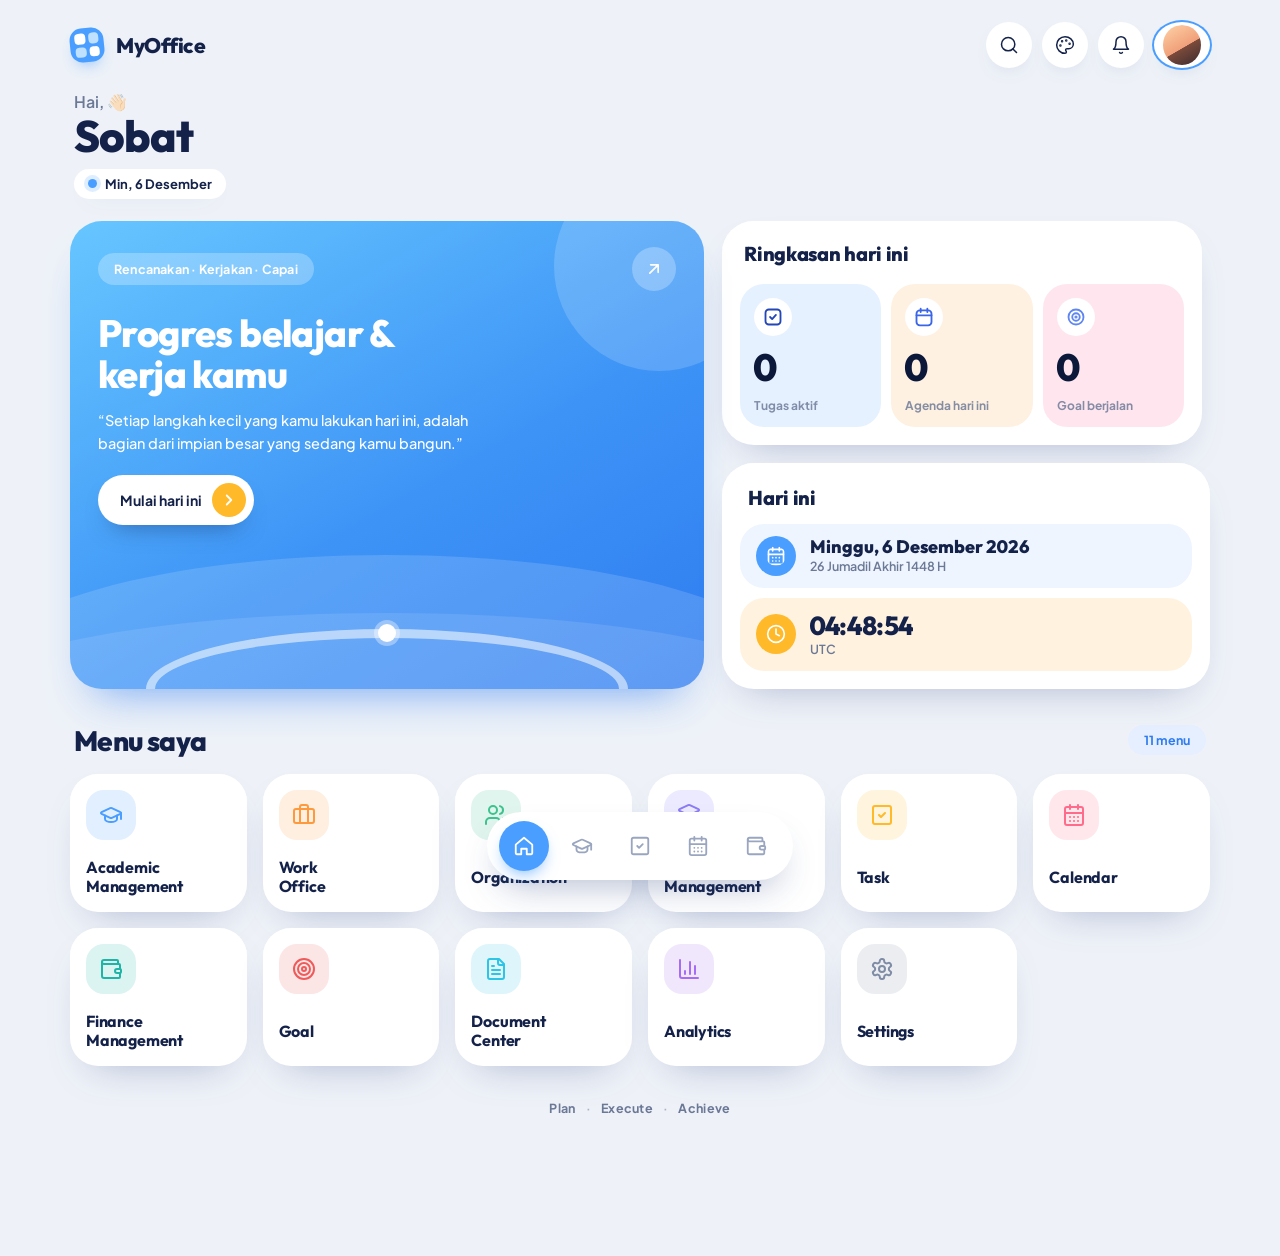
==== index.html @ 8b7c967f "Add files via upload" ====
<!DOCTYPE html>
<html lang="id">
<head>
<meta charset="UTF-8">
<meta name="viewport" content="width=device-width, initial-scale=1, viewport-fit=cover">
<title>MyOffice</title>
<meta name="description" content="MyOffice — Plan · Execute · Achieve">
<link rel="icon" href="data:image/svg+xml,%3Csvg xmlns='http://www.w3.org/2000/svg' viewBox='0 0 100 100'%3E%3Ctext y='.9em' font-size='90'%3E%F0%9F%8C%B8%3C/text%3E%3C/svg%3E">
<link rel="preconnect" href="https://fonts.googleapis.com">
<link rel="preconnect" href="https://fonts.gstatic.com" crossorigin>
<link rel="stylesheet" href="https://fonts.googleapis.com/css2?family=Outfit:wght@500;600;700;800&family=Plus+Jakarta+Sans:wght@400;500;600;700;800&display=swap">
<link rel="stylesheet" href="https://fonts.googleapis.com/css2?family=Anton&family=Baloo+2:wght@600;700;800&family=EB+Garamond:wght@400;500&family=Fraunces:opsz,wght@9..144,600;9..144,700&family=Nunito:wght@500;600;700;800&family=Sora:wght@400;500;600;700&display=swap" media="print" onload="this.media='all'">
<noscript><link rel="stylesheet" href="https://fonts.googleapis.com/css2?family=Anton&family=Baloo+2:wght@600;700;800&family=EB+Garamond:wght@400;500&family=Fraunces:opsz,wght@9..144,600;9..144,700&family=Nunito:wght@500;600;700;800&family=Sora:wght@400;500;600;700&display=swap"></noscript>
<meta name="theme-color" content="#eef2f8">
<style>
:root{
  --ink:#1f2f4d;
  --glass:rgba(232,236,246,.62);
  --glass-line:rgba(255,255,255,.55);
  --serif:'EB Garamond','Cormorant Garamond',Georgia,serif;
  --sans:'Inter',system-ui,-apple-system,'Segoe UI',Roboto,sans-serif;
  --hand:'Segoe Script',cursive;
}
*{box-sizing:border-box;margin:0;padding:0}
html,body{height:100%}
body{font-family:var(--sans);color:var(--ink);overflow:hidden;background:#f7d8ef;-webkit-font-smoothing:antialiased}

/* ---------- Background ---------- */
:root{--panel:rgba(246,248,253,.94)}
html[data-theme=pagi]{--ink:#233a5c;--glass:rgba(255,255,255,.58);--glass2:rgba(255,255,255,.55);--scene-filter:brightness(1.07) saturate(.92) hue-rotate(-10deg)}
html[data-theme=malam]{--ink:#e9eefc;--glass:rgba(18,26,48,.52);--glass2:rgba(18,26,48,.5);--glass-line:rgba(255,255,255,.16);--panel:rgba(20,28,50,.94);--scene-filter:brightness(.48) saturate(.85) hue-rotate(12deg)}
body{overflow-x:hidden;overflow-y:auto}
.bg{position:fixed;inset:0;z-index:0;background:#5a80b4}
.stack{position:absolute;inset:0;filter:var(--scene-filter,none);transition:filter .5s}
.stack svg{position:absolute;left:0;right:0;bottom:0;width:100%;height:100%}
.stack .photo{position:absolute;inset:0;background:center bottom/cover no-repeat}
.bg::after{content:"";position:absolute;inset:0;pointer-events:none;
  background:linear-gradient(180deg,rgba(40,60,100,.16) 0,transparent 22%,transparent 70%,rgba(30,25,45,.22) 100%)}
/* Layar tinggi (HP/tablet portrait): tampilkan seluruh pemandangan, tanpa zoom */
@media (max-aspect-ratio:3/2){
  .stack svg{height:calc(100vw * 1024 / 1536);-webkit-mask-image:linear-gradient(180deg,transparent 0,#000 20%);mask-image:linear-gradient(180deg,transparent 0,#000 20%)}
}

.sr-only{position:absolute;width:1px;height:1px;margin:-1px;padding:0;overflow:hidden;clip:rect(0 0 0 0);white-space:nowrap;border:0}
/* ---------- Layout ---------- */
.app{position:relative;z-index:1;min-height:100dvh;display:flex;flex-direction:column}
.top{display:flex;align-items:center;justify-content:space-between;padding:20px 32px 0;height:62px}
.brand{display:flex;align-items:center;gap:8px;color:#fff;text-decoration:none;font-family:var(--serif);font-size:17px;letter-spacing:.2px}
.brand svg{width:22px;height:22px}
.tools{display:flex;align-items:center;gap:16px;color:#fff}
.tools button{background:none;border:0;color:inherit;cursor:pointer;position:relative;display:grid;place-items:center;padding:3px;opacity:.95;transition:opacity .2s,transform .2s}
.tools button:hover{opacity:1;transform:translateY(-1px)}
.tools .ic{width:18px;height:18px}
.dot{position:absolute;top:1px;right:2px;width:6px;height:6px;border-radius:50%;background:#ff6b6b;border:1px solid rgba(255,255,255,.8)}
.avatar{display:flex;align-items:center;gap:4px}
.avatar i{width:27px;height:27px;border-radius:50%;border:2px solid #fff;display:block;overflow:hidden;background:linear-gradient(160deg,#cdd6e6 0,#8c9bb5 45%,#2b2f3d 46%,#161922 100%)}
.avatar svg{width:10px;height:10px}

/* ---------- Nav (lebih ramping) ---------- */
.nav-wrap{display:flex;justify-content:center;padding:8px 16px 0}
.nav{display:flex;align-items:flex-start;justify-content:center;padding:11px 18px 9px;border-radius:30px;
  background:var(--glass);border:1px solid var(--glass-line);
  -webkit-backdrop-filter:blur(14px) saturate(1.1);backdrop-filter:blur(14px) saturate(1.1);
  box-shadow:0 8px 30px rgba(40,60,110,.12), inset 0 1px 0 rgba(255,255,255,.45);max-width:100%}
.nav a{display:flex;flex-direction:column;align-items:center;gap:5px;text-decoration:none;color:var(--ink);
  font-size:10.5px;line-height:13.5px;text-align:center;padding:0 10px;flex:none;transition:transform .2s,opacity .2s;opacity:.92}
.nav a:hover{transform:translateY(-2px);opacity:1}
.nav a .ic{width:17px;height:17px;stroke-width:1.5}
.nav a:focus-visible,.tools button:focus-visible,.chip:focus-visible,.wall:focus-visible{outline:2px solid #fff;outline-offset:3px;border-radius:12px}

/* ---------- Hero (tepat di tengah) ---------- */
.hero{flex:1;display:flex;flex-direction:column;align-items:center;justify-content:center;text-align:center;padding:10px 20px 70px}
.hero h1{font-family:var(--serif);font-weight:400;color:#fff;line-height:1.2;letter-spacing:.2px;
  font-size:clamp(27px,3.2vw,48px);text-shadow:0 2px 24px rgba(40,60,110,.3)}
.quote{margin-top:18px;color:rgba(255,255,255,.96);font-size:clamp(13px,1.05vw,15.5px);line-height:1.6;font-weight:300;text-shadow:0 1px 14px rgba(40,60,110,.4)}
.info{margin:30px auto 0;display:grid;grid-template-columns:1fr 1px 1fr;align-items:center;width:min(470px,100%);height:76px;border-radius:24px;
  background:var(--glass2);border:1px solid var(--glass-line);color:var(--ink);
  -webkit-backdrop-filter:blur(14px);backdrop-filter:blur(14px);box-shadow:0 8px 30px rgba(40,60,110,.12)}
.info .cell{display:flex;align-items:center;justify-content:center;gap:12px;text-align:left;padding:0 10px}
.info .sep{width:1px;height:42px;background:currentColor;opacity:.22}
.info .ic{width:22px;height:22px;stroke-width:1.4;flex:none}
.info b{display:block;font-weight:500;font-size:14.5px;line-height:19px;font-variant-numeric:tabular-nums}
.info small{display:block;font-size:12px;line-height:18px;opacity:.88}

/* ---------- Footer ---------- */
.foot-l{position:fixed;left:32px;bottom:30px;z-index:2;display:flex;align-items:center;gap:12px;color:#fff;font-size:11.5px;letter-spacing:.2px}
.foot-l::before{content:"";width:28px;height:1px;background:rgba(255,255,255,.8)}
.foot-l span{opacity:.6;margin:0 4px}

/* ---------- Panel tema & wallpaper ---------- */
.panel{position:fixed;top:60px;right:24px;z-index:10;width:316px;max-width:calc(100vw - 24px);max-height:calc(100dvh - 80px);overflow:auto;
  padding:16px;border-radius:20px;background:var(--panel);color:var(--ink);border:1px solid var(--glass-line);
  -webkit-backdrop-filter:blur(18px);backdrop-filter:blur(18px);box-shadow:0 20px 60px rgba(20,30,60,.32);display:none;font-size:13px}
.panel.open{display:block;animation:pop .18s ease-out}
@keyframes pop{from{opacity:0;transform:translateY(-6px)}to{opacity:1;transform:none}}
.panel h2{font-size:12px;font-weight:500;margin:0 0 8px;opacity:.72}
.chips{display:flex;gap:8px;flex-wrap:wrap;margin-bottom:16px}
.chip{border:1px solid rgba(127,140,170,.45);background:transparent;color:inherit;border-radius:999px;padding:6px 13px;font:inherit;font-size:12.5px;cursor:pointer}
.chip[aria-pressed=true]{background:var(--ink);color:var(--panel);border-color:transparent}
.walls{display:grid;grid-template-columns:repeat(3,1fr);gap:8px}
.wall{aspect-ratio:16/10;border-radius:10px;border:2px solid transparent;cursor:pointer;background:#889 center/cover;position:relative;overflow:hidden;padding:0;display:grid;place-items:center;color:#fff}
.wall[aria-pressed=true]{border-color:var(--ink);box-shadow:0 0 0 1px var(--panel) inset}
.wall span{position:absolute;left:6px;bottom:4px;font-size:10px;color:#fff;text-shadow:0 1px 4px rgba(0,0,0,.65)}
.wall.up{border:2px dashed rgba(127,140,170,.6);color:var(--ink);background:rgba(127,140,170,.12)}
.wall.up span{color:var(--ink);text-shadow:none;left:0;right:0;text-align:center;bottom:auto}
.reset{margin-top:12px;background:none;border:0;color:inherit;opacity:.7;font:inherit;font-size:12px;text-decoration:underline;cursor:pointer;padding:0}

/* ---------- Responsif ---------- */
@media (max-width:1000px){.nav a{padding:0 7px}}
@media (max-width:820px){
  .top{padding:16px 18px 0;height:56px}
  .nav{display:grid;grid-template-columns:repeat(4,1fr);gap:14px 0;width:100%;max-width:440px;padding:14px 8px 12px;border-radius:24px}
  .nav a{padding:0 2px}
  .hero{padding-bottom:90px}
  .foot-l{left:18px;bottom:20px}
  .panel{right:12px;top:54px}
}
@media (max-width:420px){
  .tools{gap:12px}
  .info{height:70px}.info .cell{gap:8px;padding:0 6px}.info b{font-size:13.5px}.info small{font-size:11px}
  .quote br{display:none}
}
@media (prefers-reduced-motion:no-preference){
  .hero>*{animation:rise .9s cubic-bezier(.2,.7,.2,1) both}
  .hero .quote{animation-delay:.12s}.hero .info{animation-delay:.24s}
  @keyframes rise{from{opacity:0;transform:translateY(12px)}to{opacity:1;transform:none}}
}
</style>
<link rel="stylesheet" href="app.css">
</head>
<body>

<!-- Ikon (Lucide-style) -->
<svg width="0" height="0" style="position:absolute" aria-hidden="true">
  <defs>
    <symbol id="i-academic" viewBox="0 0 24 24"><path d="M21.42 10.92a1 1 0 0 0-.02-1.84L12.83 5.18a2 2 0 0 0-1.66 0L2.6 9.08a1 1 0 0 0 0 1.83l8.57 3.91a2 2 0 0 0 1.66 0z"/><path d="M22 10v6"/><path d="M6 12.5V16a6 3 0 0 0 12 0v-3.5"/></symbol>
    <symbol id="i-work" viewBox="0 0 24 24"><path d="M16 20V4a2 2 0 0 0-2-2h-4a2 2 0 0 0-2 2v16"/><rect width="20" height="14" x="2" y="6" rx="2"/></symbol>
    <symbol id="i-org" viewBox="0 0 24 24"><path d="M16 21v-2a4 4 0 0 0-4-4H6a4 4 0 0 0-4 4v2"/><circle cx="9" cy="7" r="4"/><path d="M22 21v-2a4 4 0 0 0-3-3.87"/><path d="M16 3.13a4 4 0 0 1 0 7.75"/></symbol>
    <symbol id="i-project" viewBox="0 0 24 24"><path d="m12.83 2.18a2 2 0 0 0-1.66 0L2.6 6.08a1 1 0 0 0 0 1.83l8.58 3.91a2 2 0 0 0 1.66 0l8.58-3.9a1 1 0 0 0 0-1.83z"/><path d="m22 17.65-9.17 4.16a2 2 0 0 1-1.66 0L2 17.65"/><path d="m22 12.65-9.17 4.16a2 2 0 0 1-1.66 0L2 12.65"/></symbol>
    <symbol id="i-task" viewBox="0 0 24 24"><rect width="18" height="18" x="3" y="3" rx="2"/><path d="m9 12 2 2 4-4"/></symbol>
    <symbol id="i-cal" viewBox="0 0 24 24"><path d="M8 2v4M16 2v4"/><rect width="18" height="18" x="3" y="4" rx="2"/><path d="M3 10h18M8 14h.01M12 14h.01M16 14h.01M8 18h.01M12 18h.01M16 18h.01"/></symbol>
    <symbol id="i-fin" viewBox="0 0 24 24"><path d="M19 7V4a1 1 0 0 0-1-1H5a2 2 0 0 0 0 4h15a1 1 0 0 1 1 1v4h-3a2 2 0 0 0 0 4h3a1 1 0 0 0 1-1v-2a1 1 0 0 0-1-1"/><path d="M3 5v14a2 2 0 0 0 2 2h15a1 1 0 0 0 1-1v-4"/></symbol>
    <symbol id="i-goal" viewBox="0 0 24 24"><circle cx="12" cy="12" r="10"/><circle cx="12" cy="12" r="6"/><circle cx="12" cy="12" r="2"/></symbol>
    <symbol id="i-doc" viewBox="0 0 24 24"><path d="M15 2H6a2 2 0 0 0-2 2v16a2 2 0 0 0 2 2h12a2 2 0 0 0 2-2V7Z"/><path d="M14 2v4a2 2 0 0 0 2 2h4M10 9H8M16 13H8M16 17H8"/></symbol>
    <symbol id="i-chart" viewBox="0 0 24 24"><path d="M3 3v16a2 2 0 0 0 2 2h16"/><path d="M18 17V9M13 17V5M8 17v-3"/></symbol>
    <symbol id="i-set" viewBox="0 0 24 24"><path d="M12.22 2h-.44a2 2 0 0 0-2 2v.18a2 2 0 0 1-1 1.73l-.43.25a2 2 0 0 1-2 0l-.15-.08a2 2 0 0 0-2.73.73l-.22.38a2 2 0 0 0 .73 2.73l.15.1a2 2 0 0 1 1 1.72v.51a2 2 0 0 1-1 1.74l-.15.09a2 2 0 0 0-.73 2.73l.22.38a2 2 0 0 0 2.73.73l.15-.08a2 2 0 0 1 2 0l.43.25a2 2 0 0 1 1 1.73V20a2 2 0 0 0 2 2h.44a2 2 0 0 0 2-2v-.18a2 2 0 0 1 1-1.73l.43-.25a2 2 0 0 1 2 0l.15.08a2 2 0 0 0 2.73-.73l.22-.39a2 2 0 0 0-.73-2.73l-.15-.08a2 2 0 0 1-1-1.74v-.5a2 2 0 0 1 1-1.74l.15-.09a2 2 0 0 0 .73-2.73l-.22-.38a2 2 0 0 0-2.73-.73l-.15.08a2 2 0 0 1-2 0l-.43-.25a2 2 0 0 1-1-1.73V4a2 2 0 0 0-2-2z"/><circle cx="12" cy="12" r="3"/></symbol>
    <symbol id="i-search" viewBox="0 0 24 24"><circle cx="11" cy="11" r="8"/><path d="m21 21-4.3-4.3"/></symbol>
    <symbol id="i-bell" viewBox="0 0 24 24"><path d="M6 8a6 6 0 0 1 12 0c0 7 3 9 3 9H3s3-2 3-9"/><path d="M10.3 21a1.94 1.94 0 0 0 3.4 0"/></symbol>
    <symbol id="i-clock" viewBox="0 0 24 24"><circle cx="12" cy="12" r="10"/><path d="M12 6v6l4 2"/></symbol>
    <symbol id="i-palette" viewBox="0 0 24 24"><circle cx="13.5" cy="6.5" r=".6"/><circle cx="17.5" cy="10.5" r=".6"/><circle cx="8.5" cy="7.5" r=".6"/><circle cx="6.5" cy="12.5" r=".6"/><path d="M12 2C6.5 2 2 6.5 2 12s4.5 10 10 10c.93 0 1.65-.75 1.65-1.69 0-.44-.18-.83-.44-1.12-.29-.29-.44-.65-.44-1.13a1.64 1.64 0 0 1 1.67-1.67h2c3.05 0 5.55-2.5 5.55-5.55C21.97 6.01 17.46 2 12 2z"/></symbol>
    <symbol id="i-cloud" viewBox="0 0 24 24"><path d="M12 2v2M4.93 4.93l1.41 1.41M20 12h2M19.07 4.93l-1.41 1.41M15.95 12.65a4 4 0 0 0-5.93-4.13"/><path d="M13 22H7a5 5 0 1 1 4.9-6H13a3 3 0 0 1 0 6Z"/></symbol>
  </defs>
</svg>

<!-- Background: ilustrasi SVG + (opsional) foto assets/bg.jpg -->
<div class="bg" aria-hidden="true"><div class="stack">

</div><div id="nebula"></div><canvas id="cosmos"></canvas></div>

<div class="app">
  <header class="top">
    <a class="brand" href="#" aria-label="MyOffice">
      <span class="brand-mark" aria-hidden="true"><i></i><i></i><i></i><i></i></span>
      <span class="brand-t">MyOffice</span>
    </a>
    <div class="tools">
      <button type="button" aria-label="Cari"><svg class="ic" fill="none" stroke="currentColor" stroke-width="1.8" stroke-linecap="round" stroke-linejoin="round"><use href="#i-search"/></svg></button>
      <button type="button" id="themeBtn" aria-label="Tema dan wallpaper" aria-expanded="false" aria-controls="panel"><svg class="ic" fill="none" stroke="currentColor" stroke-width="1.8" stroke-linecap="round" stroke-linejoin="round"><use href="#i-palette"/></svg></button>
      <button type="button" aria-label="Notifikasi"><svg class="ic" fill="none" stroke="currentColor" stroke-width="1.8" stroke-linecap="round" stroke-linejoin="round"><use href="#i-bell"/></svg><span class="dot"></span></button>
      <button type="button" class="avatar" aria-label="Akun"><i></i></button>
    </div>
  </header>

  <main class="hero">
    <div class="hi">
      <h1 class="greet" id="greet"><span id="hiName" class="sr-only">Hai, Sobat</span><span class="glitch" id="glitch" aria-hidden="true" data-text=""></span></h1>
      <p class="hi-date" id="hiDate">—</p>
    </div>
    <div class="greet-dots" id="greetDots" aria-hidden="true"></div>

    <section class="pcard" aria-label="Semangat hari ini">
      <div class="pc-top">
        <span class="pc-lvl">Rencanakan · Kerjakan · Capai</span>
        <a class="pc-more" href="#task" aria-label="Buka Task"><svg class="ic" fill="none" stroke="currentColor" stroke-width="2" stroke-linecap="round" stroke-linejoin="round" viewBox="0 0 24 24"><path d="M7 17 17 7M8 7h9v9"/></svg></a>
      </div>
      <h2 class="pc-h">Progres belajar &amp; kerja kamu</h2>
      <p class="quote">“Setiap langkah kecil yang kamu lakukan hari ini, <br>adalah bagian dari impian besar yang sedang kamu bangun.”</p>
      <div class="pc-art" aria-hidden="true"><i class="a1"></i><i class="a2"></i><i class="a3"></i></div>
      <a class="pc-btn" href="#task"><span>Mulai hari ini</span><svg class="ic" fill="none" stroke="currentColor" stroke-width="2.4" stroke-linecap="round" stroke-linejoin="round" viewBox="0 0 24 24"><path d="m9 6 6 6-6 6"/></svg></a>
    </section>

    <div class="info">
      <div class="cell">
        <svg class="ic" fill="none" stroke="currentColor" stroke-linecap="round" stroke-linejoin="round"><use href="#i-cal"/></svg>
        <span><b id="masehi">Rabu, 29 Oktober 2025</b><small id="hijriah">4 Jumadil Akhir 1447 H</small></span>
      </div>
      <i class="sep"></i>
      <div class="cell">
        <svg class="ic" fill="none" stroke="currentColor" stroke-linecap="round" stroke-linejoin="round"><use href="#i-clock"/></svg>
        <span><b id="clock">00:00:00</b><small id="zone">WIB</small></span>
      </div>
    </div>
  </main>

  <section class="menu-sec" aria-label="Menu utama">
    <div class="menu-h"><h2>Menu saya</h2><span class="menu-c">11 menu</span></div>
    <nav class="nav" aria-label="Menu utama">
      <a href="#academic"><svg class="ic" fill="none" stroke="currentColor" stroke-linecap="round" stroke-linejoin="round"><use href="#i-academic"/></svg><span>Academic<br>Management</span></a>
      <a href="#work"><svg class="ic" fill="none" stroke="currentColor" stroke-linecap="round" stroke-linejoin="round"><use href="#i-work"/></svg><span>Work<br>Office</span></a>
      <a href="#organization"><svg class="ic" fill="none" stroke="currentColor" stroke-linecap="round" stroke-linejoin="round"><use href="#i-org"/></svg><span>Organization</span></a>
      <a href="#project"><svg class="ic" fill="none" stroke="currentColor" stroke-linecap="round" stroke-linejoin="round"><use href="#i-project"/></svg><span>Project<br>Management</span></a>
      <a href="#task"><svg class="ic" fill="none" stroke="currentColor" stroke-linecap="round" stroke-linejoin="round"><use href="#i-task"/></svg><span>Task</span></a>
      <a href="#calendar"><svg class="ic" fill="none" stroke="currentColor" stroke-linecap="round" stroke-linejoin="round"><use href="#i-cal"/></svg><span>Calendar</span></a>
      <a href="#finance"><svg class="ic" fill="none" stroke="currentColor" stroke-linecap="round" stroke-linejoin="round"><use href="#i-fin"/></svg><span>Finance<br>Management</span></a>
      <a href="#goal"><svg class="ic" fill="none" stroke="currentColor" stroke-linecap="round" stroke-linejoin="round"><use href="#i-goal"/></svg><span>Goal</span></a>
      <a href="#documents"><svg class="ic" fill="none" stroke="currentColor" stroke-linecap="round" stroke-linejoin="round"><use href="#i-doc"/></svg><span>Document<br>Center</span></a>
      <a href="#analytics"><svg class="ic" fill="none" stroke="currentColor" stroke-linecap="round" stroke-linejoin="round"><use href="#i-chart"/></svg><span>Analytics</span></a>
      <a href="#settings" id="navSettings"><svg class="ic" fill="none" stroke="currentColor" stroke-linecap="round" stroke-linejoin="round"><use href="#i-set"/></svg><span>Settings</span></a>
    </nav>
  </section>
  <div class="foot-l">Plan <span>·</span> Execute <span>·</span> Achieve</div>
</div>

<!-- Dock gelap (seperti navigasi bawah di desain) -->
<nav class="dock" aria-label="Pintasan">
  <a href="#home" class="on" data-home="1" aria-label="Beranda"><svg class="ic" viewBox="0 0 24 24" fill="none" stroke="currentColor" stroke-width="2" stroke-linecap="round" stroke-linejoin="round"><path d="m3 10.5 9-7.5 9 7.5V20a1 1 0 0 1-1 1h-5v-6H9v6H4a1 1 0 0 1-1-1z"/></svg></a>
  <a href="#academic" aria-label="Academic"><svg class="ic" fill="none" stroke="currentColor" stroke-width="2" stroke-linecap="round" stroke-linejoin="round"><use href="#i-academic"/></svg></a>
  <a href="#task" aria-label="Task"><svg class="ic" fill="none" stroke="currentColor" stroke-width="2" stroke-linecap="round" stroke-linejoin="round"><use href="#i-task"/></svg></a>
  <a href="#calendar" aria-label="Calendar"><svg class="ic" fill="none" stroke="currentColor" stroke-width="2" stroke-linecap="round" stroke-linejoin="round"><use href="#i-cal"/></svg></a>
  <a href="#finance" aria-label="Finance"><svg class="ic" fill="none" stroke="currentColor" stroke-width="2" stroke-linecap="round" stroke-linejoin="round"><use href="#i-fin"/></svg></a>
</nav>
<aside class="panel" id="panel" aria-label="Tampilan">
  <div class="p-head"><b>Tampilan</b><small>Atur kenyamanan tampilan</small></div>
  <div class="p-row"><span><b>Mode hemat</b><small>Kurangi animasi latar agar ringan di perangkat lawas</small></span><button type="button" class="sw" id="liteBtn" role="switch" aria-checked="false" aria-label="Mode hemat"></button></div>
  </aside>

<script>
(function(){
  var root=document.documentElement,$=function(i){return document.getElementById(i)};
  var S={get:function(k){try{return localStorage.getItem(k)}catch(e){return null}},
         set:function(k,v){try{localStorage.setItem(k,v);return true}catch(e){return false}},
         del:function(k){try{localStorage.removeItem(k)}catch(e){}}};

  /* ---------- Tanggal & jam real-time ---------- */
  var bulan=['Muharram','Safar','Rabiul Awal','Rabiul Akhir','Jumadil Awal','Jumadil Akhir','Rajab','Syaban','Ramadan','Syawal','Dzulkaidah','Dzulhijjah'];
  var tz='';try{tz=Intl.DateTimeFormat().resolvedOptions().timeZone||''}catch(e){}
  var zmap={'Asia/Jakarta':'WIB','Asia/Pontianak':'WIB','Asia/Makassar':'WITA','Asia/Jayapura':'WIT'};
  function zone(d){
    if(zmap[tz])return zmap[tz];
    try{var t=new Intl.DateTimeFormat('id-ID',{timeZoneName:'short'}).formatToParts(d).filter(function(x){return x.type==='timeZoneName'})[0];return t?t.value:tz}catch(e){return tz}
  }
  function pad(n){return n<10?'0'+n:''+n}
  var lastDay=-1;
  function tick(){
    var d=new Date();
    $('clock').textContent=pad(d.getHours())+':'+pad(d.getMinutes())+':'+pad(d.getSeconds());
    if(d.getDate()!==lastDay){
      lastDay=d.getDate();
      $('zone').textContent=zone(d);
      try{var hd=$('hiDate');if(hd)hd.textContent=d.toLocaleDateString('id-ID',{weekday:'short',day:'numeric',month:'long'})}catch(e){}
      $('masehi').textContent=d.toLocaleDateString('id-ID',{weekday:'long',day:'numeric',month:'long',year:'numeric'});
      try{
        var p={};
        new Intl.DateTimeFormat('en-u-ca-islamic-umalqura',{day:'numeric',month:'numeric',year:'numeric'}).formatToParts(d).forEach(function(x){p[x.type]=x.value});
        $('hijriah').textContent=p.day+' '+bulan[parseInt(p.month,10)-1]+' '+parseInt(p.relatedYear||p.year,10)+' H';
      }catch(e){}
    }
  }
  tick();setInterval(tick,1000);

  /* ---------- Tampilan: satu suasana, langit bintang ---------- */
  root.dataset.theme='pagi';root.dataset.wall='playful';
  ['mo-wall','mo-theme','mo-custom','mo-gn'].forEach(function(k){S.del(k)});

  /* ---------- Dock & tombol kartu ---------- */
  document.addEventListener('click',function(e){
    var a=e.target.closest&&e.target.closest('.dock a, .pcard a');if(!a)return;
    e.preventDefault();
    var hr=a.getAttribute('href'),M=window.MyOffice;
    if(a.dataset.home){window.scrollTo({top:0,behavior:'smooth'});return}
    if(M&&M.routes&&M.routes[hr])M.routes[hr]();
  });

  /* ---------- Panel ---------- */
  var panel=$('panel'),btn=$('themeBtn');
  function toggle(open){
    var o=open===undefined?!panel.classList.contains('open'):open;
    panel.classList.toggle('open',o);btn.setAttribute('aria-expanded',o);
  }
  btn.addEventListener('click',function(e){e.stopPropagation();toggle()});
  document.addEventListener('click',function(e){if(!panel.contains(e.target))toggle(false)});
  document.addEventListener('keydown',function(e){if(e.key==='Escape')toggle(false)});
})();
</script>
<script src="app.js" defer></script>
</body>
</html>
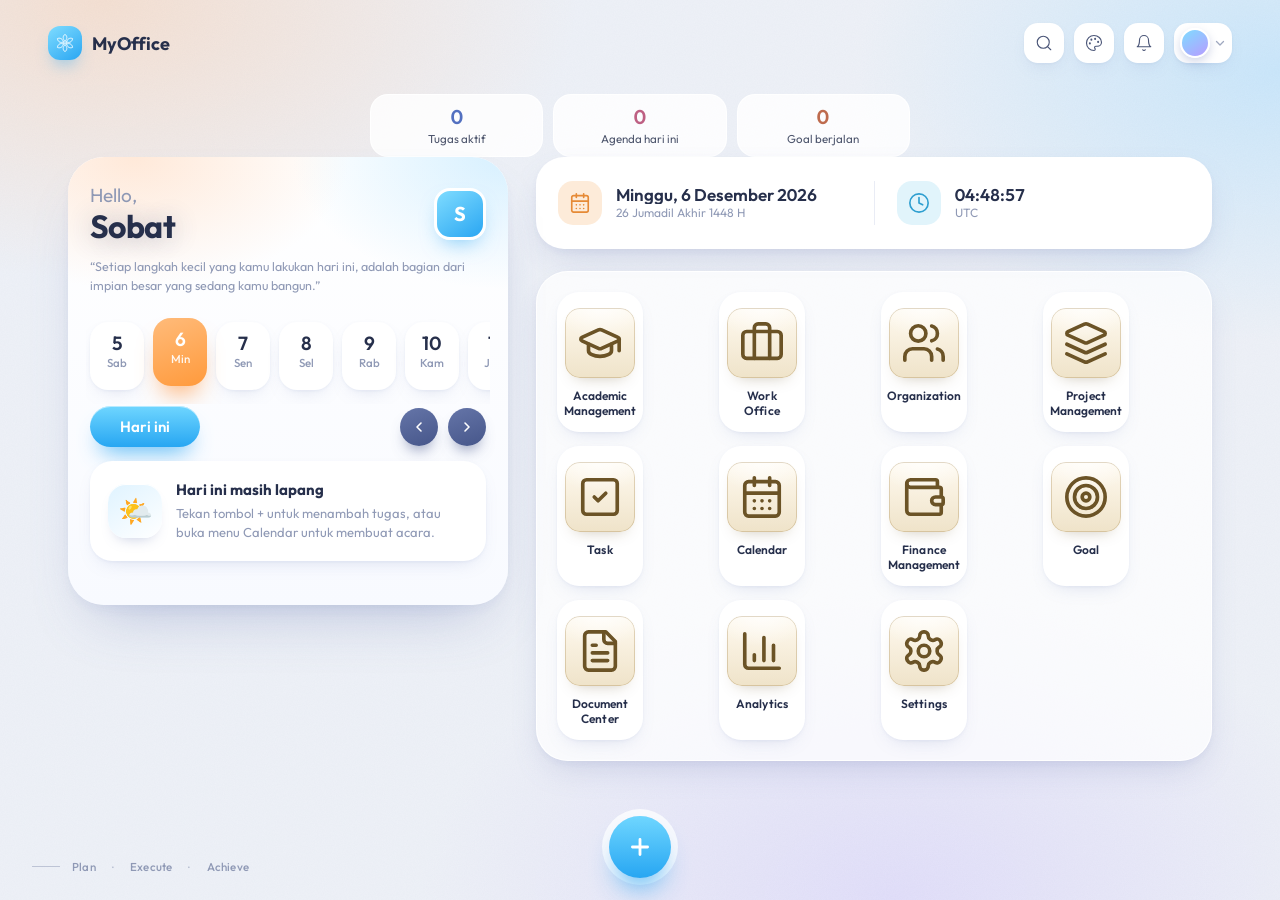
==== commit 4d998a7e: "Add files via upload" ====
--- a/index.html
+++ b/index.html
@@ -8,10 +8,10 @@
 <link rel="icon" href="data:image/svg+xml,%3Csvg xmlns='http://www.w3.org/2000/svg' viewBox='0 0 100 100'%3E%3Ctext y='.9em' font-size='90'%3E%F0%9F%8C%B8%3C/text%3E%3C/svg%3E">
 <link rel="preconnect" href="https://fonts.googleapis.com">
 <link rel="preconnect" href="https://fonts.gstatic.com" crossorigin>
-<link rel="stylesheet" href="https://fonts.googleapis.com/css2?family=Outfit:wght@500;600;700;800&family=Plus+Jakarta+Sans:wght@400;500;600;700;800&display=swap">
-<link rel="stylesheet" href="https://fonts.googleapis.com/css2?family=Anton&family=Baloo+2:wght@600;700;800&family=EB+Garamond:wght@400;500&family=Fraunces:opsz,wght@9..144,600;9..144,700&family=Nunito:wght@500;600;700;800&family=Sora:wght@400;500;600;700&display=swap" media="print" onload="this.media='all'">
-<noscript><link rel="stylesheet" href="https://fonts.googleapis.com/css2?family=Anton&family=Baloo+2:wght@600;700;800&family=EB+Garamond:wght@400;500&family=Fraunces:opsz,wght@9..144,600;9..144,700&family=Nunito:wght@500;600;700;800&family=Sora:wght@400;500;600;700&display=swap"></noscript>
-<meta name="theme-color" content="#eef2f8">
+<link rel="stylesheet" href="https://fonts.googleapis.com/css2?family=Chakra+Petch:wght@500;600&family=Inter:wght@300;400;500;600;700&display=swap">
+<link rel="stylesheet" href="https://fonts.googleapis.com/css2?family=Anton&family=Baloo+2:wght@600;700;800&family=EB+Garamond:wght@400;500&family=Fraunces:opsz,wght@9..144,600;9..144,700&family=Nunito:wght@500;600;700;800&family=Outfit:wght@300;400;500;600;700&family=Plus+Jakarta+Sans:wght@400;500;600;700;800&family=Sora:wght@400;500;600;700&display=swap" media="print" onload="this.media='all'">
+<noscript><link rel="stylesheet" href="https://fonts.googleapis.com/css2?family=Anton&family=Baloo+2:wght@600;700;800&family=EB+Garamond:wght@400;500&family=Fraunces:opsz,wght@9..144,600;9..144,700&family=Nunito:wght@500;600;700;800&family=Outfit:wght@300;400;500;600;700&family=Plus+Jakarta+Sans:wght@400;500;600;700;800&family=Sora:wght@400;500;600;700&display=swap"></noscript>
+<meta name="theme-color" content="#eef1f7">
 <style>
 :root{
   --ink:#1f2f4d;
@@ -23,7 +23,7 @@
 }
 *{box-sizing:border-box;margin:0;padding:0}
 html,body{height:100%}
-body{font-family:var(--sans);color:var(--ink);overflow:hidden;background:#f7d8ef;-webkit-font-smoothing:antialiased}
+body{font-family:var(--sans);color:var(--ink);overflow:hidden;background:#5b82b5;-webkit-font-smoothing:antialiased}
 
 /* ---------- Background ---------- */
 :root{--panel:rgba(246,248,253,.94)}
@@ -160,50 +160,25 @@
 <div class="app">
   <header class="top">
     <a class="brand" href="#" aria-label="MyOffice">
-      <span class="brand-mark" aria-hidden="true"><i></i><i></i><i></i><i></i></span>
-      <span class="brand-t">MyOffice</span>
+      <svg viewBox="0 0 32 32" fill="none" stroke="#fff" stroke-width="1.3" stroke-linecap="round" stroke-linejoin="round">
+        <g transform="translate(16 16)">
+          <path id="petal" d="M0 -3 C-4 -6 -4 -11 0 -14 C4 -11 4 -6 0 -3Z"/>
+          <use href="#petal" transform="rotate(60)"/><use href="#petal" transform="rotate(120)"/>
+          <use href="#petal" transform="rotate(180)"/><use href="#petal" transform="rotate(240)"/><use href="#petal" transform="rotate(300)"/>
+          <circle r="1.4" fill="#fff" stroke="none"/>
+        </g>
+      </svg>
+      MyOffice
     </a>
     <div class="tools">
-      <button type="button" aria-label="Cari"><svg class="ic" fill="none" stroke="currentColor" stroke-width="1.8" stroke-linecap="round" stroke-linejoin="round"><use href="#i-search"/></svg></button>
-      <button type="button" id="themeBtn" aria-label="Tema dan wallpaper" aria-expanded="false" aria-controls="panel"><svg class="ic" fill="none" stroke="currentColor" stroke-width="1.8" stroke-linecap="round" stroke-linejoin="round"><use href="#i-palette"/></svg></button>
-      <button type="button" aria-label="Notifikasi"><svg class="ic" fill="none" stroke="currentColor" stroke-width="1.8" stroke-linecap="round" stroke-linejoin="round"><use href="#i-bell"/></svg><span class="dot"></span></button>
-      <button type="button" class="avatar" aria-label="Akun"><i></i></button>
+      <button type="button" aria-label="Cari"><svg class="ic" fill="none" stroke="currentColor" stroke-width="1.5" stroke-linecap="round" stroke-linejoin="round"><use href="#i-search"/></svg></button>
+      <button type="button" id="themeBtn" aria-label="Tema dan wallpaper" aria-expanded="false" aria-controls="panel"><svg class="ic" fill="none" stroke="currentColor" stroke-width="1.5" stroke-linecap="round" stroke-linejoin="round"><use href="#i-palette"/></svg></button>
+      <button type="button" aria-label="Notifikasi"><svg class="ic" fill="none" stroke="currentColor" stroke-width="1.5" stroke-linecap="round" stroke-linejoin="round"><use href="#i-bell"/></svg><span class="dot"></span></button>
+      <button type="button" class="avatar" aria-label="Akun"><i></i><svg viewBox="0 0 12 12" fill="none" stroke="#fff" stroke-width="1.3" stroke-linecap="round" stroke-linejoin="round"><path d="m2.5 4.5 3.5 3.5 3.5-3.5"/></svg></button>
     </div>
   </header>
 
-  <main class="hero">
-    <div class="hi">
-      <h1 class="greet" id="greet"><span id="hiName" class="sr-only">Hai, Sobat</span><span class="glitch" id="glitch" aria-hidden="true" data-text=""></span></h1>
-      <p class="hi-date" id="hiDate">—</p>
-    </div>
-    <div class="greet-dots" id="greetDots" aria-hidden="true"></div>
-
-    <section class="pcard" aria-label="Semangat hari ini">
-      <div class="pc-top">
-        <span class="pc-lvl">Rencanakan · Kerjakan · Capai</span>
-        <a class="pc-more" href="#task" aria-label="Buka Task"><svg class="ic" fill="none" stroke="currentColor" stroke-width="2" stroke-linecap="round" stroke-linejoin="round" viewBox="0 0 24 24"><path d="M7 17 17 7M8 7h9v9"/></svg></a>
-      </div>
-      <h2 class="pc-h">Progres belajar &amp; kerja kamu</h2>
-      <p class="quote">“Setiap langkah kecil yang kamu lakukan hari ini, <br>adalah bagian dari impian besar yang sedang kamu bangun.”</p>
-      <div class="pc-art" aria-hidden="true"><i class="a1"></i><i class="a2"></i><i class="a3"></i></div>
-      <a class="pc-btn" href="#task"><span>Mulai hari ini</span><svg class="ic" fill="none" stroke="currentColor" stroke-width="2.4" stroke-linecap="round" stroke-linejoin="round" viewBox="0 0 24 24"><path d="m9 6 6 6-6 6"/></svg></a>
-    </section>
-
-    <div class="info">
-      <div class="cell">
-        <svg class="ic" fill="none" stroke="currentColor" stroke-linecap="round" stroke-linejoin="round"><use href="#i-cal"/></svg>
-        <span><b id="masehi">Rabu, 29 Oktober 2025</b><small id="hijriah">4 Jumadil Akhir 1447 H</small></span>
-      </div>
-      <i class="sep"></i>
-      <div class="cell">
-        <svg class="ic" fill="none" stroke="currentColor" stroke-linecap="round" stroke-linejoin="round"><use href="#i-clock"/></svg>
-        <span><b id="clock">00:00:00</b><small id="zone">WIB</small></span>
-      </div>
-    </div>
-  </main>
-
-  <section class="menu-sec" aria-label="Menu utama">
-    <div class="menu-h"><h2>Menu saya</h2><span class="menu-c">11 menu</span></div>
+  <div class="nav-wrap">
     <nav class="nav" aria-label="Menu utama">
       <a href="#academic"><svg class="ic" fill="none" stroke="currentColor" stroke-linecap="round" stroke-linejoin="round"><use href="#i-academic"/></svg><span>Academic<br>Management</span></a>
       <a href="#work"><svg class="ic" fill="none" stroke="currentColor" stroke-linecap="round" stroke-linejoin="round"><use href="#i-work"/></svg><span>Work<br>Office</span></a>
@@ -217,18 +192,27 @@
       <a href="#analytics"><svg class="ic" fill="none" stroke="currentColor" stroke-linecap="round" stroke-linejoin="round"><use href="#i-chart"/></svg><span>Analytics</span></a>
       <a href="#settings" id="navSettings"><svg class="ic" fill="none" stroke="currentColor" stroke-linecap="round" stroke-linejoin="round"><use href="#i-set"/></svg><span>Settings</span></a>
     </nav>
-  </section>
-  <div class="foot-l">Plan <span>·</span> Execute <span>·</span> Achieve</div>
+  </div>
+
+  <main class="hero">
+    <h1 class="greet" id="greet"><span id="hiName" class="sr-only">Assalamu’alaikum,</span><span class="glitch" id="glitch" aria-hidden="true" data-text=""></span></h1>
+    <div class="greet-dots" id="greetDots" aria-hidden="true"></div>
+    <p class="quote">“Setiap langkah kecil yang kamu lakukan hari ini, <br>adalah bagian dari impian besar yang sedang kamu bangun.”</p>
+    <div class="info">
+      <div class="cell">
+        <svg class="ic" fill="none" stroke="currentColor" stroke-linecap="round" stroke-linejoin="round"><use href="#i-cal"/></svg>
+        <span><b id="masehi">Rabu, 29 Oktober 2025</b><small id="hijriah">4 Jumadil Akhir 1447 H</small></span>
+      </div>
+      <i class="sep"></i>
+      <div class="cell">
+        <svg class="ic" fill="none" stroke="currentColor" stroke-linecap="round" stroke-linejoin="round"><use href="#i-clock"/></svg>
+        <span><b id="clock">00:00:00</b><small id="zone">WIB</small></span>
+      </div>
+    </div>
+  </main>
 </div>
 
-<!-- Dock gelap (seperti navigasi bawah di desain) -->
-<nav class="dock" aria-label="Pintasan">
-  <a href="#home" class="on" data-home="1" aria-label="Beranda"><svg class="ic" viewBox="0 0 24 24" fill="none" stroke="currentColor" stroke-width="2" stroke-linecap="round" stroke-linejoin="round"><path d="m3 10.5 9-7.5 9 7.5V20a1 1 0 0 1-1 1h-5v-6H9v6H4a1 1 0 0 1-1-1z"/></svg></a>
-  <a href="#academic" aria-label="Academic"><svg class="ic" fill="none" stroke="currentColor" stroke-width="2" stroke-linecap="round" stroke-linejoin="round"><use href="#i-academic"/></svg></a>
-  <a href="#task" aria-label="Task"><svg class="ic" fill="none" stroke="currentColor" stroke-width="2" stroke-linecap="round" stroke-linejoin="round"><use href="#i-task"/></svg></a>
-  <a href="#calendar" aria-label="Calendar"><svg class="ic" fill="none" stroke="currentColor" stroke-width="2" stroke-linecap="round" stroke-linejoin="round"><use href="#i-cal"/></svg></a>
-  <a href="#finance" aria-label="Finance"><svg class="ic" fill="none" stroke="currentColor" stroke-width="2" stroke-linecap="round" stroke-linejoin="round"><use href="#i-fin"/></svg></a>
-</nav>
+<div class="foot-l">Plan <span>·</span> Execute <span>·</span> Achieve</div>
 <aside class="panel" id="panel" aria-label="Tampilan">
   <div class="p-head"><b>Tampilan</b><small>Atur kenyamanan tampilan</small></div>
   <div class="p-row"><span><b>Mode hemat</b><small>Kurangi animasi latar agar ringan di perangkat lawas</small></span><button type="button" class="sw" id="liteBtn" role="switch" aria-checked="false" aria-label="Mode hemat"></button></div>
@@ -257,7 +241,6 @@
     if(d.getDate()!==lastDay){
       lastDay=d.getDate();
       $('zone').textContent=zone(d);
-      try{var hd=$('hiDate');if(hd)hd.textContent=d.toLocaleDateString('id-ID',{weekday:'short',day:'numeric',month:'long'})}catch(e){}
       $('masehi').textContent=d.toLocaleDateString('id-ID',{weekday:'long',day:'numeric',month:'long',year:'numeric'});
       try{
         var p={};
@@ -269,17 +252,8 @@
   tick();setInterval(tick,1000);
 
   /* ---------- Tampilan: satu suasana, langit bintang ---------- */
-  root.dataset.theme='pagi';root.dataset.wall='playful';
+  root.dataset.theme='pagi';root.dataset.wall='soft';
   ['mo-wall','mo-theme','mo-custom','mo-gn'].forEach(function(k){S.del(k)});
-
-  /* ---------- Dock & tombol kartu ---------- */
-  document.addEventListener('click',function(e){
-    var a=e.target.closest&&e.target.closest('.dock a, .pcard a');if(!a)return;
-    e.preventDefault();
-    var hr=a.getAttribute('href'),M=window.MyOffice;
-    if(a.dataset.home){window.scrollTo({top:0,behavior:'smooth'});return}
-    if(M&&M.routes&&M.routes[hr])M.routes[hr]();
-  });
 
   /* ---------- Panel ---------- */
   var panel=$('panel'),btn=$('themeBtn');
--- a/app.css
+++ b/app.css
@@ -23,6 +23,5 @@
 html:root:root:root .ad-win{--ad-bg:#fcf6ea;--ad-navy:#1f2b4d;--ad-bar:#1f2b4d;--ad-yel:#efb94b;--ad-yel2:#fbecc6;--ad-main:rgba(255,253,247,.94);--ad-card:#fffdf8;--ad-line:#eadfc8;--ad-ink:#1f2b4d;--ad-mute:#7d7863;--ad-grn:#3f7a54;--ad-grnbg:#e1efe2;--ad-sc1:#fbecc6;--ad-sc2:#e6edf9;--ad-mint:#dcefe6;--ad-shadow:0 1px 2px rgba(60,44,10,.05),0 8px 22px rgba(60,44,10,.06);--ad-hov:rgba(60,44,10,.06);--ink:var(--ad-ink);--panel:var(--ad-card);--glass-line:var(--ad-line);color:var(--ad-ink);color-scheme:light}html:root:root:root .ad-win ::placeholder{color:var(--ad-mute);opacity:1}
 html:root .ac-ov.an-skin .ac-win .ac-tab[aria-selected=true],html:root .ac-ov.an-skin .ac-win .ac-tab[aria-selected=true]:hover,html:root .ac-ov.an-skin .ac-win .ac-tab[aria-selected=true]:active,html:root .ac-ov.an-skin .ac-win .ac-tab[aria-selected=true]:focus-visible{background:transparent!important;color:#fff!important}html:root .ac-ov.an-skin .ac-win .ac-tab[aria-selected=true] *{color:#fff!important}html:root .ac-ov.an-skin .ac-win .ac-tab:not([aria-selected=true]):active{background:rgba(255,255,255,.7)}
 .ex-bg{display:grid;grid-template-columns:repeat(auto-fill,minmax(250px,1fr));gap:14px;margin-top:6px}.ex-bk{display:flex;flex-direction:column;gap:14px;padding:18px;border-radius:20px;background:var(--ad-card);border:1px solid var(--ad-line);box-shadow:var(--ad-shadow)}.ex-bt b{display:block;font-size:15px;line-height:1.35}.ex-bt small,.ex-bs small,.ex-hr small,.ex-hd small{display:block;margin-top:3px;font-size:11.5px;color:var(--ad-mute)}.ex-bs b{color:var(--ad-ink)}.ex-bar{height:6px;border-radius:9px;background:var(--ad-line);overflow:hidden}.ex-bar i{display:block;height:100%;border-radius:9px;background:var(--ad-navy)}.ex-ba{display:flex;gap:8px;margin-top:auto}.ex-resume{display:flex;align-items:center;justify-content:space-between;gap:12px;margin:4px 0 14px;padding:12px 16px;border-radius:14px;background:var(--ad-yel2);border:1px solid var(--ad-yel);font-size:13px}.ex-hist{display:flex;flex-direction:column;gap:8px}.ex-hr{display:flex;align-items:center;gap:14px;padding:11px 16px;border-radius:14px;background:var(--ad-card);border:1px solid var(--ad-line)}.ex-hr>div{flex:1;min-width:0}.ex-hr>div b{display:block;font-size:13px;overflow:hidden;text-overflow:ellipsis;white-space:nowrap}.ex-hr>span{font-size:12px;color:var(--ad-mute);font-variant-numeric:tabular-nums}.ex-hp{min-width:44px;padding:5px 0;border-radius:10px;background:var(--ad-navy);color:#fff;text-align:center;font-size:13px;font-variant-numeric:tabular-nums}.ex-back{background:none;border:0;padding:0 0 10px;color:var(--ad-mute);font-size:12.5px;font-weight:600;cursor:pointer}.ex-back:hover{color:var(--ad-ink)}.ex-set{max-width:560px;display:flex;flex-direction:column;gap:16px}.ex-set h3{font-size:20px;letter-spacing:-.2px}.ex-modes{display:grid;grid-template-columns:1fr 1fr;gap:10px}.ex-mode{display:flex;flex-direction:column;gap:6px;padding:14px 16px;border-radius:16px;border:1.5px solid var(--ad-line);background:var(--ad-card);color:var(--ad-ink);text-align:left;cursor:pointer}.ex-mode b{font-size:14px}.ex-mode span{font-size:12px;line-height:1.5;color:var(--ad-mute)}.ex-mode[aria-pressed=true]{border-color:var(--ad-ink);background:var(--ad-yel2);box-shadow:0 0 0 1px var(--ad-ink) inset}.ex-row{display:flex;gap:12px;flex-wrap:wrap}.ex-f{display:flex;flex-direction:column;gap:6px;flex:1;min-width:150px;font-size:12px;font-weight:600;color:var(--ad-mute)}.ex-f select,.ex-f input{height:42px;padding:0 12px;border-radius:12px;border:1px solid var(--ad-line);background:var(--ad-card);color:var(--ad-ink);font:inherit;font-size:13.5px}.ex-ck{display:flex;gap:10px;align-items:flex-start;font-size:13.5px;cursor:pointer}.ex-ck input{margin-top:3px;accent-color:var(--ad-navy)}.ex-ck small{display:block;margin-top:2px;font-size:11.5px;color:var(--ad-mute)}.ex-go{align-self:flex-start;padding:12px 26px}.ex-hd{display:flex;align-items:center;gap:10px;margin-bottom:14px}.ex-hd>div{flex:1;min-width:0}.ex-hd>div b{display:block;font-size:15px;overflow:hidden;text-overflow:ellipsis;white-space:nowrap}.ex-tm{padding:8px 14px;border-radius:12px;background:var(--ad-navy);color:#fff;font-weight:700;font-size:14px;font-variant-numeric:tabular-nums}.ex-tm.low{background:#c8503c;animation:expulse 1s ease-in-out infinite}@keyframes expulse{50%{opacity:.7}}.ex-cols{display:grid;grid-template-columns:minmax(0,1fr) 220px;gap:16px;align-items:start}.ex-card{padding:22px;border-radius:22px;background:var(--ad-card);border:1px solid var(--ad-line);box-shadow:var(--ad-shadow)}.ex-qn{font-size:12px;font-weight:600;color:var(--ad-mute)}.ex-q{margin:10px 0 18px;font-family:'EB Garamond',Georgia,serif;font-size:21px;line-height:1.5;font-weight:500;white-space:pre-wrap;overflow-wrap:anywhere}.ex-q.sm{font-size:17px;margin:8px 0 12px}.ex-opts{display:flex;flex-direction:column;gap:10px}.ex-o{display:flex;gap:14px;align-items:flex-start;width:100%;padding:12px 16px;border-radius:16px;border:1.5px solid var(--ad-line);background:var(--ad-card);color:var(--ad-ink);font-size:14px;line-height:1.55;text-align:left;cursor:pointer;transition:border-color .15s,background .15s}.ex-o span{padding-top:2px;white-space:pre-wrap;overflow-wrap:anywhere}.ex-o i,.ex-rl i{flex:none;display:grid;place-items:center;width:28px;height:28px;border-radius:50%;border:1.5px solid var(--ad-ink);font-style:normal;font-weight:700;font-size:12px;transition:background .15s,color .15s}.ex-o:hover:not(:disabled){border-color:var(--ad-ink)}.ex-o.sel{border-color:var(--ad-ink);background:var(--ad-yel2)}.ex-o.sel i{background:var(--ad-ink);color:#fff}.ex-o.ok{border-color:var(--ad-grn);background:var(--ad-grnbg)}.ex-o.ok i{background:var(--ad-grn);border-color:var(--ad-grn);color:#fff}.ex-o.bad{border-color:#c8503c;background:#fbe6e1}.ex-o.bad i{background:#c8503c;border-color:#c8503c;color:#fff}.ex-o.dim{opacity:.55}.ex-o:disabled{cursor:default;color:var(--ad-ink)}.ex-exp{margin-top:16px;padding:14px 16px;border-radius:14px;background:var(--ad-yel2);font-size:13.5px;line-height:1.6;animation:exin .22s ease-out}.ex-exp.ok{background:var(--ad-grnbg)}.ex-exp.bad{background:#fbe6e1}.ex-exp b{display:block;margin-bottom:4px}.ex-exp p+p{margin-top:6px}@keyframes exin{from{opacity:0;transform:translateY(-4px)}to{opacity:1;transform:none}}.ex-nv{display:flex;gap:10px;margin-top:20px}.ex-nv .ac-btn:nth-child(2){margin-left:auto}.ex-nv .ac-btn:disabled{opacity:.4;cursor:default}.ex-sheet{padding:16px;border-radius:20px;background:var(--ad-card);border:1px solid var(--ad-line);position:sticky;top:0}.ex-sheet h4{font-size:13px;margin-bottom:12px}.ex-grid,.ex-strip{display:grid;grid-template-columns:repeat(auto-fill,minmax(34px,1fr));gap:6px}.ex-g{position:relative;height:34px;border-radius:50%;border:1.5px solid var(--ad-line);background:var(--ad-card);color:var(--ad-ink);font-size:12px;font-weight:600;font-variant-numeric:tabular-nums;cursor:pointer}.ex-g.on{background:var(--ad-navy);border-color:var(--ad-navy);color:#fff}.ex-g.ok{background:var(--ad-grn);border-color:var(--ad-grn);color:#fff}.ex-g.bad{background:#c8503c;border-color:#c8503c;color:#fff}.ex-g.skip{background:var(--ad-card);border-style:dashed}.ex-g.cur{box-shadow:0 0 0 2px var(--ad-card),0 0 0 4px var(--ad-yel)}.ex-g.fl::after{content:"";position:absolute;top:-1px;right:-1px;width:9px;height:9px;border-radius:50%;background:var(--ad-yel);border:2px solid var(--ad-card)}.ex-lg{margin-top:14px;font-size:11px;line-height:1.5;color:var(--ad-mute)}.ex-sum{display:flex;gap:24px;align-items:center;padding:22px;border-radius:22px;background:var(--ad-navy);color:#fff;margin-bottom:16px}.ex-pct{flex:none;text-align:center;min-width:120px}.ex-pct b{display:block;font-size:76px;line-height:1;font-weight:800;letter-spacing:-3px;color:var(--ad-yel);font-variant-numeric:tabular-nums}.ex-pct small{font-size:11.5px;opacity:.75}.ex-st h3{font-size:18px;margin-bottom:6px}.ex-st p{font-size:13.5px;opacity:.9}.ex-st .ac-hint{color:inherit;opacity:.65;margin-top:2px}.ex-act{display:flex;gap:10px;flex-wrap:wrap;margin-top:16px}.ex-strip{margin-bottom:6px}.ex-ri{padding:18px 20px;margin-bottom:12px;border-radius:18px;background:var(--ad-card);border:1px solid var(--ad-line);border-left:5px solid var(--ad-line)}.ex-ri.ok{border-left-color:var(--ad-grn)}.ex-ri.bad{border-left-color:#c8503c}.ex-ri header{display:flex;justify-content:space-between;font-size:12px;font-weight:700;color:var(--ad-mute)}.ex-ri em{font-style:normal}.ex-ri.ok em{color:var(--ad-grn)}.ex-ri.bad em{color:#c8503c}.ex-rl{list-style:none;display:flex;flex-direction:column;gap:8px}.ex-rl li{display:flex;gap:12px;align-items:flex-start;padding:8px 12px;border-radius:12px;font-size:13.5px;line-height:1.55}.ex-rl li span{flex:1;padding-top:2px;white-space:pre-wrap;overflow-wrap:anywhere}.ex-rl li b{font-size:11px;padding-top:4px;white-space:nowrap}.ex-rl li.ok{background:var(--ad-grnbg)}.ex-rl li.ok i{background:var(--ad-grn);border-color:var(--ad-grn);color:#fff}.ex-rl li.ok b{color:var(--ad-grn)}.ex-rl li.bad{background:#fbe6e1}.ex-rl li.bad i{background:#c8503c;border-color:#c8503c;color:#fff}.ex-rl li.bad b{color:#c8503c}.ex-ri .ex-exp{margin-top:12px;animation:none}.ex-ov{position:fixed;inset:0;z-index:70;display:grid;place-items:center;padding:16px;background:rgba(20,26,50,.5);-webkit-backdrop-filter:blur(6px);backdrop-filter:blur(6px)}.ex-imp{width:min(560px,100%);max-height:calc(100dvh - 32px);overflow:auto;display:flex;flex-direction:column;gap:12px;padding:22px;border-radius:24px;background:#fffdf8;color:#1f2b4d;box-shadow:0 30px 80px rgba(10,16,40,.4);font-family:'Plus Jakarta Sans',system-ui,sans-serif}.ex-imp header{display:flex;justify-content:space-between;align-items:center}.ex-imp h3{font-size:17px}.ex-imp textarea{width:100%;padding:12px;border-radius:12px;border:1px solid #eadfc8;background:#fff;color:#1f2b4d;font:12px/1.5 ui-monospace,Menlo,Consolas,monospace;resize:vertical}.ex-imp .ac-hint{color:#7d7863}.ex-imp footer{display:flex;justify-content:flex-end;gap:10px}.ex-err{padding:10px 12px;border-radius:10px;background:#fbe6e1;color:#9c3a29;font-size:12.5px}.ex-bk .ac-btn:focus-visible,.ex-o:focus-visible,.ex-g:focus-visible,.ex-mode:focus-visible,.ex-back:focus-visible{outline:2px solid var(--ad-ink);outline-offset:2px}@media (max-width:820px){.ex-cols{grid-template-columns:1fr}.ex-sheet{position:static}.ex-sum{flex-direction:column;align-items:flex-start;gap:14px}.ex-pct{text-align:left}.ex-pct b{font-size:60px}.ex-hd{flex-wrap:wrap}.ex-modes{grid-template-columns:1fr}.ex-q{font-size:19px}}@media (prefers-reduced-motion:reduce){.ex-tm.low,.ex-exp{animation:none}}.ex-fd{display:flex;flex-direction:column;align-items:flex-start;gap:6px;padding:18px;border-radius:20px;background:var(--ad-card);border:1px solid var(--ad-line);box-shadow:var(--ad-shadow);color:var(--ad-ink);text-align:left;cursor:pointer;transition:border-color .15s,transform .15s}.ex-fd:hover{border-color:var(--ad-ink);transform:translateY(-2px)}.ex-fd:focus-visible{outline:2px solid var(--ad-ink);outline-offset:2px}.ex-fi{display:grid;place-items:center;width:46px;height:46px;margin-bottom:8px;border-radius:14px;background:var(--ad-yel2);color:var(--ad-ink)}.ex-fd b{font-size:15px;line-height:1.35}.ex-fd small{font-size:11.5px;color:var(--ad-mute)}.ex-fh{font-size:20px;letter-spacing:-.2px;margin:0 0 6px}@media (prefers-reduced-motion:reduce){.ex-fd{transition:none}.ex-fd:hover{transform:none}}
-:root,html[data-theme],html[data-theme=pagi],html[data-theme=malam]{--pk:#3b66e8;--pk-d:#2a4fc8;--pk-s:#dde7ff;--pk-bg:#f3e7d3;--tl:#2447b8;--tl-d:#1b3892;--tl-s:#e2eaff;--yl:#e4cb9c;--yl-d:#c9a96e;--yl-s:#f8eedb;--cr:#faf3e3;--og:#93b2ff;--og-s:#e8efff;--pc:#ecdcc1;--lv:#a7c0ff;--lv-d:#5f86f2;--lv-s:#e6edff;--bk:#14224a;--bk2:#1c2d5e;--br:#3b66e8;--tan:#efe2cb;--ink:#14224a;--mute-c:#5d6a8c;--card:#ffffff;--card2:#fdf9ef;--panel:#fdf9ef;--glass:rgba(255,255,255,.7);--glass2:rgba(255,255,255,.7);--glass-line:rgba(20,34,74,.06);--disp:'Outfit','Plus Jakarta Sans',system-ui,sans-serif;--sans:'Plus Jakarta Sans','Inter',system-ui,-apple-system,'Segoe UI',Roboto,sans-serif;--serif:var(--disp);--tech:var(--disp);--r-xl:40px;--r-lg:32px;--r-md:24px;--r-sm:16px;--sh:0 18px 40px -22px rgba(30,50,120,.35),0 2px 0 rgba(255,255,255,.6) inset;--sh-s:0 8px 22px -14px rgba(30,50,120,.35);}html,body{background:#f3e7d3}body{font-family:var(--sans);color:var(--bk);background: radial-gradient(60% 40% at 85% 8%,rgba(255,255,255,.55),transparent 70%),linear-gradient(180deg,#f3e7d3 0,#f1e4cf 38%,#efe0c6 62%,#e9d9bd 100%) fixed;}.bg,#nebula,#cosmos,.wx-amb,.wx-spot,.fx-ripple-host{display:none!important}body::before{content:"";position:fixed;inset:0;z-index:0;pointer-events:none;opacity:.55;background: url("data:image/svg+xml,%3Csvg xmlns='http://www.w3.org/2000/svg' width='360' height='360' viewBox='0 0 360 360'%3E%3Cg fill='%23fff' opacity='.7'%3E%3Cpath d='M40 300l5 11 12 1-9 8 3 12-11-6-11 6 3-12-9-8 12-1z'/%3E%3Cpath d='M300 120l4 9 10 1-7 7 2 10-9-5-9 5 2-10-7-7 10-1z'/%3E%3C/g%3E%3Cg fill='%238fb0ff' opacity='.35'%3E%3Cpath d='M180 40l4 9 10 1-7 7 2 10-9-5-9 5 2-10-7-7 10-1z'/%3E%3Ccircle cx='90' cy='150' r='4'/%3E%3Ccircle cx='250' cy='290' r='5'/%3E%3C/g%3E%3C/svg%3E") 0 0/360px 360px;}body::after{content:"";position:fixed;z-index:0;pointer-events:none;left:-12vw;top:-10vh;width:70vw;height:70vw;max-width:760px;max-height:760px;border-radius:50%;border:2px solid rgba(255,255,255,.55);box-shadow:0 0 0 38px rgba(255,255,255,.12),0 0 0 90px rgba(255,255,255,.07)}.app{position:relative;z-index:1;max-width:1180px;margin:0 auto;padding:0 28px 128px;min-height:100dvh;display:block}.top{display:flex;align-items:center;justify-content:space-between;height:auto;padding:26px 0 8px}.brand{display:flex;align-items:center;gap:12px;color:var(--bk);text-decoration:none;font-family:var(--disp);font-weight:800;font-size:22px;letter-spacing:-.3px}.brand-mark{display:grid;grid-template-columns:1fr 1fr;gap:3px;width:34px;height:34px;padding:5px;border-radius:12px;background:var(--bk);transform:rotate(-6deg)}.brand-mark i{border-radius:4px;display:block}.brand-mark i:nth-child(1){background:var(--pk)}.brand-mark i:nth-child(2){background:var(--yl)}.brand-mark i:nth-child(3){background:var(--tl)}.brand-mark i:nth-child(4){background:var(--lv)}.tools{display:flex;gap:10px;color:var(--bk)}.tools button{width:46px;height:46px;border-radius:50%;background:rgba(255,255,255,.85);border:0;display:grid;place-items:center;box-shadow:var(--sh-s);padding:0;opacity:1;transition:transform .2s,background .2s}.tools button:hover{transform:translateY(-2px) scale(1.04);background:#fff}.tools .ic{width:20px;height:20px}.tools .dot{top:9px;right:10px;width:9px;height:9px;background:var(--pk);border:2px solid #fff}.tools .avatar{padding:0;overflow:hidden;background:#fff;border:3px solid #fff;box-shadow:0 0 0 2px var(--pk),var(--sh-s)}.tools .avatar i{width:100%;height:100%;border:0;border-radius:50%;background:linear-gradient(150deg,#ffd3a8,#f0a07a 55%,#7a4a3a 56%,#3a2a30)}.hero{display:grid;grid-template-columns:minmax(0,1.3fr) minmax(0,1fr);grid-template-areas:"hi hi" "pc today" "pc info";gap:18px;padding:6px 0 0;text-align:left;align-items:stretch;justify-content:stretch}.hero>*{animation:none}.hi{grid-area:hi;display:flex;flex-direction:column;gap:2px;padding:14px 4px 10px}.hero h1.greet{font-family:var(--disp);font-weight:800;color:var(--bk);font-size:clamp(34px,4.6vw,56px);line-height:1.05;letter-spacing:-1.2px;text-shadow:none}.hero h1 .glitch{display:inline;color:inherit;text-shadow:none;animation:none}.hero h1 .glitch::before,.hero h1 .glitch::after{display:none!important}.hi-date{font-size:15px;font-weight:600;color:#4d5a7c;display:flex;align-items:center;gap:8px}.hi-date::before{content:"";width:9px;height:9px;border-radius:50%;background:var(--pk);box-shadow:0 0 0 4px rgba(59,102,232,.2)}.greet-dots{display:none!important}.pcard{grid-area:pc;position:relative;overflow:hidden;border-radius:var(--r-xl);background:var(--pk);color:#fff;padding:26px 28px 0;min-height:430px;display:flex;flex-direction:column;align-items:flex-start;box-shadow:0 26px 50px -28px rgba(42,79,200,.7)}.pcard::after{content:"";position:absolute;right:-60px;top:-60px;width:210px;height:210px;border-radius:50%;background:rgba(255,255,255,.14);pointer-events:none}.pc-top{display:flex;width:100%;justify-content:space-between;align-items:center;position:relative;z-index:2}.pc-lvl{background:rgba(255,255,255,.22);border-radius:999px;padding:8px 16px;font-size:12.5px;font-weight:700;letter-spacing:.2px}.pc-more{width:44px;height:44px;border-radius:50%;background:rgba(255,255,255,.25);color:#fff;display:grid;place-items:center;transition:transform .2s,background .2s}.pc-more:hover{background:#fff;color:var(--pk);transform:rotate(12deg) scale(1.06)}.pc-more .ic{width:20px;height:20px}.pc-h{font-family:var(--disp);font-weight:800;font-size:clamp(28px,3vw,38px);line-height:1.08;letter-spacing:-.8px;margin:22px 0 0;max-width:14ch;position:relative;z-index:2}.pcard .quote{margin:14px 0 0;color:rgba(255,255,255,.92);font-size:14.5px;line-height:1.6;font-weight:500;text-shadow:none;max-width:38ch;position:relative;z-index:2}.pc-btn{margin-top:20px;display:inline-flex;align-items:center;gap:10px;background:var(--bk);color:#fff;text-decoration:none;border-radius:999px;padding:8px 8px 8px 22px;font-weight:700;font-size:14px;position:relative;z-index:2;box-shadow:0 14px 26px -12px rgba(0,0,0,.55);transition:transform .2s}.pc-btn:hover{transform:translateY(-2px)}.pc-btn .ic{width:34px;height:34px;padding:8px;border-radius:50%;background:var(--pk)}.pc-art{position:absolute;left:0;right:0;bottom:0;height:46%;pointer-events:none}.pc-art i{position:absolute;display:block}.pc-art .a1{left:-14%;width:128%;height:230px;bottom:-96px;border-radius:50%;background:var(--yl)}.pc-art .a2{left:-22%;width:144%;height:200px;bottom:-124px;border-radius:50%;background:var(--tl)}.pc-art .a3{left:12%;right:12%;height:120px;bottom:-60px;border:9px solid rgba(255,255,255,.92);border-bottom-color:transparent;border-left-color:transparent;border-right-color:transparent;border-radius:50%}.pc-art .a3::after{content:"";position:absolute;left:50%;top:-14px;width:18px;height:18px;margin-left:-9px;border-radius:50%;background:var(--bk);box-shadow:0 0 0 4px #fff}.info{grid-area:info;display:flex;flex-direction:column;gap:10px;padding:18px;height:auto;width:auto;margin:0;border-radius:var(--r-xl);background:var(--tl);border:0;color:var(--bk);box-shadow:0 22px 44px -26px rgba(36,71,184,.8);-webkit-backdrop-filter:none;backdrop-filter:none;position:relative;overflow:hidden}.info::before{content:"Hari ini";color:#fff;font-family:var(--disp);font-weight:800;font-size:20px;padding:4px 6px 4px 8px;letter-spacing:-.3px}.info .sep{display:none}.info .cell{display:flex;align-items:center;gap:14px;border-radius:24px;padding:12px 16px;justify-content:flex-start}.info .cell:nth-of-type(1){background:#fff}.info .cell:nth-of-type(2){background:var(--yl)}.info .ic{width:40px;height:40px;padding:10px;border-radius:50%;background:var(--bk);color:#fff;stroke-width:2}.info b{font-family:var(--disp);font-weight:800;font-size:18px;line-height:1.2;color:var(--bk)}.info .cell:nth-of-type(2) b{font-size:26px;letter-spacing:-.4px}.info small{font-size:12.5px;line-height:1.4;font-weight:600;opacity:.7}.today{grid-area:today;display:grid;grid-template-columns:repeat(3,1fr);gap:10px;padding:18px;border-radius:var(--r-xl);background:var(--cr);box-shadow:var(--sh);margin:0;align-content:start;border:0}.today::before{content:"Ringkasan hari ini";grid-column:1/-1;font-family:var(--disp);font-weight:800;font-size:20px;letter-spacing:-.3px;padding:2px 4px 8px}.tchip{display:flex;flex-direction:column;align-items:flex-start;justify-content:space-between;gap:12px;min-height:118px;padding:14px;border-radius:26px;text-decoration:none;color:var(--bk);border:0;box-shadow:none;transition:transform .2s;position:relative}.tchip:hover{transform:translateY(-3px)}.tchip::before{content:"";width:38px;height:38px;border-radius:50%;background:#fff center/20px no-repeat;display:block}.tchip:nth-child(1){background:var(--tl-s)}.tchip:nth-child(2){background:var(--pk-s)}.tchip:nth-child(3){background:var(--lv-s)}.tchip:nth-child(1)::before{background-image:url("data:image/svg+xml,%3Csvg xmlns='http://www.w3.org/2000/svg' viewBox='0 0 24 24' fill='none' stroke='%232447b8' stroke-width='2.2' stroke-linecap='round' stroke-linejoin='round'%3E%3Crect x='3' y='3' width='18' height='18' rx='4'/%3E%3Cpath d='m8.5 12 2.5 2.5 4.5-5'/%3E%3C/svg%3E")}.tchip:nth-child(2)::before{background-image:url("data:image/svg+xml,%3Csvg xmlns='http://www.w3.org/2000/svg' viewBox='0 0 24 24' fill='none' stroke='%233b66e8' stroke-width='2.2' stroke-linecap='round' stroke-linejoin='round'%3E%3Crect x='3' y='4' width='18' height='18' rx='4'/%3E%3Cpath d='M8 2v4M16 2v4M3 10h18'/%3E%3C/svg%3E")}.tchip:nth-child(3)::before{background-image:url("data:image/svg+xml,%3Csvg xmlns='http://www.w3.org/2000/svg' viewBox='0 0 24 24' fill='none' stroke='%235f86f2' stroke-width='2.2' stroke-linecap='round' stroke-linejoin='round'%3E%3Ccircle cx='12' cy='12' r='9'/%3E%3Ccircle cx='12' cy='12' r='4.5'/%3E%3Ccircle cx='12' cy='12' r='.8'/%3E%3C/svg%3E")}.tchip b{font-family:var(--disp);font-weight:800;font-size:38px;line-height:1;letter-spacing:-1px;color:var(--bk)}.tchip span{font-size:12px;font-weight:700;color:#3e4b6e;line-height:1.25}.menu-sec{margin-top:34px}.menu-h{display:flex;align-items:center;justify-content:space-between;margin:0 4px 16px}.menu-h h2{font-family:var(--disp);font-weight:800;font-size:28px;letter-spacing:-.6px}.menu-c{background:var(--bk);color:#fff;border-radius:999px;padding:7px 16px;font-size:12.5px;font-weight:700}.nav-wrap{display:block;padding:0}.nav{display:grid;grid-template-columns:repeat(auto-fill,minmax(176px,1fr));gap:16px;padding:0;border:0;background:none;box-shadow:none;border-radius:0;max-width:none;width:auto;-webkit-backdrop-filter:none;backdrop-filter:none;justify-content:stretch}.nav a{position:relative;display:flex;flex-direction:column;align-items:flex-start;justify-content:space-between;gap:18px;min-height:128px;padding:16px;border-radius:30px;text-align:left;font-family:var(--disp);font-weight:700;font-size:16px;line-height:1.2;letter-spacing:-.2px;padding-right:16px;opacity:1;color:var(--bk);box-shadow:0 14px 28px -20px rgba(30,50,120,.55);transition:transform .25s cubic-bezier(.2,.8,.2,1),box-shadow .25s;flex:none}.nav a:hover{transform:translateY(-5px) rotate(-.6deg);box-shadow:0 22px 34px -20px rgba(30,50,120,.6);opacity:1}.nav a .ic{width:44px;height:44px;padding:11px;border-radius:50%;background:rgba(255,255,255,.9);color:var(--bk);stroke-width:2;flex:none}.nav a::after{content:"";position:absolute;top:16px;right:16px;width:34px;height:34px;border-radius:50%;background:rgba(20,34,74,.9) url("data:image/svg+xml,%3Csvg xmlns='http://www.w3.org/2000/svg' viewBox='0 0 24 24' fill='none' stroke='%23fff' stroke-width='2.6' stroke-linecap='round' stroke-linejoin='round'%3E%3Cpath d='M7 17 17 7M8 7h9v9'/%3E%3C/svg%3E") center/15px no-repeat}.nav a:nth-child(6n+1){background:var(--pk);color:#fff}.nav a:nth-child(6n+2){background:var(--yl)}.nav a:nth-child(6n+3){background:var(--tl);color:#fff}.nav a:nth-child(6n+4){background:var(--lv)}.nav a:nth-child(6n+5){background:var(--bk);color:#fff}.nav a:nth-child(6n+6){background:var(--og)}.nav a:nth-child(6n+5) .ic{background:var(--yl)}.nav a:nth-child(6n+1)::after,.nav a:nth-child(6n+3)::after{background-color:rgba(255,255,255,.25)}.nav a:nth-child(6n+5)::after{background-color:rgba(255,255,255,.18)}.nav a:focus-visible,.tools button:focus-visible,.dock a:focus-visible,.pc-btn:focus-visible{outline:3px solid var(--bk);outline-offset:3px}.foot-l{position:static;display:flex;justify-content:center;gap:10px;margin:34px 0 0;color:#5d6a8c;font-size:12.5px;font-weight:700;letter-spacing:.3px}.foot-l::before{display:none}.foot-l span{opacity:.5;margin:0}.dock{position:fixed;left:50%;bottom:20px;transform:translateX(-50%);z-index:20;display:flex;align-items:center;gap:8px;padding:9px 12px;border-radius:999px;background:var(--bk);box-shadow:0 22px 40px -14px rgba(20,34,74,.65)}.dock a{width:50px;height:50px;border-radius:50%;display:grid;place-items:center;color:#93a1c4;text-decoration:none;transition:transform .25s cubic-bezier(.2,.8,.2,1),color .2s,background .2s}.dock a .ic{width:22px;height:22px}.dock a:hover{color:#fff;transform:translateY(-3px)}.dock a.on{background:#000;color:#fff;box-shadow:0 0 0 5px rgba(255,255,255,.16)}html.win-open .dock{display:none}.panel,.notif{background:#fff!important;color:var(--bk)!important;border:0!important;border-radius:28px!important;box-shadow:0 30px 60px -20px rgba(30,50,120,.45)!important;-webkit-backdrop-filter:none!important;backdrop-filter:none!important}.panel{top:84px;right:max(20px,calc((100vw - 1180px)/2 + 28px))}@media (max-width:900px){.hero{grid-template-columns:1fr;grid-template-areas:"hi" "pc" "today" "info"}.pcard{min-height:400px}}@media (max-width:820px){.app{padding:0 18px 120px}.top{padding-top:18px}.nav{grid-template-columns:repeat(2,1fr);gap:12px;display:grid;width:auto;max-width:none;padding:0}.nav a{min-height:118px;padding:14px;font-size:15px}.nav a::after{top:14px;right:14px}}@media (max-width:420px){.tools{gap:8px}.tools button{width:42px;height:42px}.today{padding:14px}.tchip{min-height:104px;padding:12px;border-radius:22px}.tchip b{font-size:32px}.quote br{display:none}.info{height:auto}.info .cell{padding:10px 12px}.info b{font-size:16px}}.hero .hi h1.greet{display:block;min-height:0;max-width:none;margin:0;text-align:left;justify-content:flex-start}.hero .hi .glitch{display:inline;text-align:left}.hi{align-items:flex-start;padding:18px 4px 6px}.hero h1.greet::after{display:none}.info{width:100%;box-sizing:border-box}.info .cell{width:100%;box-sizing:border-box}.info::before{align-self:flex-start}html:root:root .ad-ov,html:root:root .wo-ov,html:root:root .es-ov,html:root:root .fn-ov,html:root:root .ac-ov:not(.ac-ov2){background: radial-gradient(50% 40% at 90% 0%,rgba(255,255,255,.6),transparent 70%),linear-gradient(180deg,#f3e7d3 0,#f1e4cf 40%,#efe0c6 70%,#e9d9bd 100%)!important;-webkit-backdrop-filter:none!important;backdrop-filter:none!important;padding:18px}html:root:root .ac-ov2{background:rgba(20,34,74,.4)!important;-webkit-backdrop-filter:blur(6px)!important;backdrop-filter:blur(6px)!important}html:root:root .ac-ov{--m:#3b66e8;--m2:#93b2ff;--m-s:#dde7ff;--m-ink:#2a4fc8;--fb-bg:#fbf5e9;--fb-card:#fff;--fb-line:rgba(20,34,74,.08);--fb-line2:rgba(20,34,74,.05);--fb-ink:#14224a;--fb-mute:#5d6a8c;--fb-side:#fff;--fb-sidei:#5d6a8c;--fb-or:var(--m);--fb-or2:var(--m2);--fb-tint:var(--m-s);--fb-pri:#14224a;--fb-prii:#fff;--fb-yel:#e4cb9c;--fb-lime:#e2eaff;--fb-limei:#1b3892;--ink:#14224a;--panel:#fbf5e9;--line:rgba(20,34,74,.09);--line2:rgba(20,34,74,.05);--soft:rgba(20,34,74,.04);--soft2:rgba(20,34,74,.08);--mute:#5d6a8c;--ac:var(--m)!important;--ac2:var(--m2)!important;--ac-ink:var(--m-ink);--ac-tint:var(--m-s);--ac-tint2:color-mix(in srgb,var(--m) 22%,#fff);--disp:'Outfit','Plus Jakarta Sans',sans-serif;--r:26px;--good:#2447b8;--bad:#2a4fc8;--gold:#e4cb9c;font-family:'Plus Jakarta Sans',var(--sans);color:#14224a}html:root:root .ac-ov[data-wx=project],html:root:root .ac-ov.pj-skin{--m:#93b2ff;--m2:#e4cb9c;--m-s:#e8efff;--m-ink:#3b66e8}html:root:root .ac-ov.tk-skin{--m:#3b66e8;--m2:#93b2ff;--m-s:#dde7ff;--m-ink:#2a4fc8}html:root:root .ac-ov[data-wx=calendar]{--m:#2447b8;--m2:#6f93f2;--m-s:#e2eaff;--m-ink:#1b3892}html:root:root .ac-ov.gq-skin{--m:#e4cb9c;--m2:#93b2ff;--m-s:#f8eedb;--m-ink:#8a6a38}html:root:root .ac-ov.rd-skin{--m:#5f86f2;--m2:#a7c0ff;--m-s:#e6edff;--m-ink:#2a4fc8}html:root:root .ac-ov.an-skin{--m:#3b66e8;--m2:#5f86f2;--m-s:#dde7ff;--m-ink:#2a4fc8;--an-ink:#14224a}html:root:root .ac-ov[data-wx=settings]{--m:#2447b8;--m2:#a7c0ff;--m-s:#e2eaff;--m-ink:#1b3892}html:root:root .ac-ov .ac-win:not(.ac-form):not(.vw){background:#fbf5e9!important;border:0!important;border-radius:40px!important;padding:0!important;overflow:hidden;color:#14224a;box-shadow:0 40px 80px -30px rgba(30,50,120,.45),0 0 0 6px rgba(255,255,255,.55)!important;-webkit-backdrop-filter:none!important;backdrop-filter:none!important}html:root:root .ac-ov .ac-win:not(.ac-form):not(.vw)::before,html:root:root .ac-ov .ac-win:not(.ac-form):not(.vw)::after{display:none!important}html:root:root .ac-ov .ac-win:not(.ac-form):not(.vw)>header{padding:24px 30px 14px!important;border:0!important;margin:0!important}html:root:root .ac-ov .ac-win>header h2,html:root:root .ac-ov .ac-win header h2{font-family:'Outfit',sans-serif!important;font-weight:800!important;font-size:30px!important;letter-spacing:-.8px!important;color:#14224a!important}html:root:root .ac-ov .ac-win>header p{color:#5d6a8c!important;font-weight:600}html:root:root .ac-ov .ac-ico{width:52px;height:52px;border-radius:50%!important;background:var(--m)!important;color:#fff!important;box-shadow:0 0 0 6px color-mix(in srgb,var(--m) 22%,#fff)!important}html:root:root .ac-ov .ac-x{width:44px;height:44px;border-radius:50%!important;background:#fff!important;color:#14224a!important;box-shadow:var(--sh-s)!important}html:root:root .ac-ov .ac-x:hover{background:var(--bk)!important;color:#fff!important}html:root:root .ac-ov .ac-body,html:root:root .ac-ov .ac-win:not(.ac-form):not(.vw)>.ac-body{padding:6px 30px 30px!important}@media (min-width:900px){html:root:root .ac-ov .ac-win:has(>.ac-tabs):not(.ac-form):not(.vw){grid-template-columns:268px minmax(0,1fr)!important}html:root:root .ac-ov .ac-win>.ac-tabs{margin:14px 0 14px 14px!important;border-radius:30px!important;background:#fff!important;border:0!important;padding:22px 14px 14px!important;box-shadow:var(--sh-s)}}html:root:root .ac-ov .ac-win>.ac-tabs{background:#fff!important}html:root:root .ac-ov .ac-win .ac-tab{color:#5d6a8c!important;font-weight:700!important;border-radius:999px!important;font-size:13.5px!important}html:root:root .ac-ov .ac-win .ac-tab:hover{background:var(--m-s)!important;color:#14224a!important}html:root:root .ac-ov .ac-win .ac-tab[aria-selected=true],html:root:root .ac-ov .ac-win .ac-tab[aria-selected=true]:hover{background:transparent!important;color:#fff!important}html:root:root .ac-ov .ac-win .ac-tab[aria-selected=true] .ac-ti{color:var(--m2,#e4cb9c)!important}html:root:root .ac-ov .ac-ind{background:#14224a!important;border-radius:999px!important;box-shadow:0 12px 22px -12px rgba(20,34,74,.7)!important}html:root:root .ac-ov .ac-ind::before{display:none!important}html:root:root .ac-ov .ac-brand{border-bottom:0!important;padding-bottom:16px}html:root:root .ac-ov .ac-brand b{color:#14224a!important;font-family:'Outfit',sans-serif!important;font-weight:800!important;font-size:20px!important;letter-spacing:-.4px!important}html:root:root .ac-ov .ac-brand small{color:#5d6a8c!important}html:root:root .ac-ov .ac-brand .ac-bd{background-color:var(--m)!important;box-shadow:0 0 0 5px color-mix(in srgb,var(--m) 22%,#fff)!important}html:root:root .ac-ov .ac-side-foot{background:var(--m)!important;border-radius:26px!important;color:#fff!important;box-shadow:none!important}html:root:root .ac-ov .ac-side-foot::before,html:root:root .ac-ov .ac-side-foot::after{background:#fff!important;opacity:.95}html:root:root .ac-ov .ac-side-foot kbd{background:rgba(255,255,255,.25)!important;color:#fff!important;box-shadow:none!important}@media (max-width:899px){html:root:root .ac-ov .ac-win>.ac-tabs{margin:0 16px 8px!important;border-radius:999px!important;padding:6px!important;box-shadow:var(--sh-s)}}html:root:root .ac-ov .pj-nav,html:root:root .ac-ov .pj-tabs{background:#fff!important;border-radius:999px!important;box-shadow:var(--sh-s)!important;border:0!important}html:root:root .ac-ov .pj-tabs button,html:root:root .ac-ov .pj-nav button{border-radius:999px!important;font-weight:700!important;color:#5d6a8c!important;background:transparent!important}html:root:root .ac-ov .pj-tabs button[aria-selected=true],html:root:root .ac-ov .pj-tabs button.on,html:root:root .ac-ov .pj-tabs button[aria-pressed=true]{background:#14224a!important;color:#fff!important}html:root:root .ac-ov .ac-card,html:root:root .ac-ov .ac-empty,html:root:root .ac-ov .ac-row,html:root:root .ac-ov .ac-tbl,html:root:root .ac-ov .ac-sum,html:root:root .ac-ov .ac-cfg{background:#fff!important;border:0!important;border-radius:28px!important;box-shadow:var(--sh-s)!important;color:#14224a}html:root:root .ac-ov .ac-row{border-radius:22px!important}html:root:root .ac-ov .ac-card h3,html:root:root .ac-ov .ac-h{font-family:'Outfit',sans-serif!important;font-weight:800!important;letter-spacing:-.4px!important}html:root:root .ac-ov .ac-grid .ac-stat,html:root:root .ac-ov .ac-stat{border:0!important;border-radius:28px!important;box-shadow:none!important;color:#14224a!important}html:root:root .ac-ov .ac-stat b{font-family:'Outfit',sans-serif!important;font-weight:800!important;font-size:34px!important;letter-spacing:-1px!important;color:#14224a!important}html:root:root .ac-ov .ac-stat:nth-child(5n+1){background:var(--tl-s)!important}html:root:root .ac-ov .ac-stat:nth-child(5n+2){background:var(--pk-s)!important}html:root:root .ac-ov .ac-stat:nth-child(5n+3){background:var(--yl-s)!important}html:root:root .ac-ov .ac-stat:nth-child(5n+4){background:var(--lv-s)!important}html:root:root .ac-ov .ac-stat:nth-child(5n+5){background:var(--og-s)!important}html:root:root .ac-ov .ac-empty{color:#5d6a8c!important;background:#fff!important}html:root:root .ac-ov .ac-btn{border:0!important;border-radius:999px!important;background:#fff!important;color:#14224a!important;font-weight:700!important;box-shadow:var(--sh-s)!important;padding:10px 20px}html:root:root .ac-ov .ac-btn.pri,html:root:root .ac-ov .ac-btn.primary{background:#14224a!important;color:#fff!important;box-shadow:0 12px 22px -12px rgba(20,34,74,.7)!important}html:root:root .ac-ov .ac-btn.pri:hover{background:var(--m)!important}html:root:root .ac-ov .ac-btn.danger,html:root:root .ac-ov .danger{color:#2a4fc8!important}html:root:root .ac-ov .ac-chip{border-radius:999px!important;background:#fff!important;color:#5d6a8c!important;box-shadow:var(--sh-s)!important;font-weight:700!important;border:0!important}html:root:root .ac-ov .ac-chip[aria-pressed=true]{background:#14224a!important;color:#fff!important}html:root:root .ac-ov .ac-badge{border-radius:999px!important;background:var(--m-s)!important;color:var(--m-ink)!important;font-weight:800!important;border:0!important}html:root:root .ac-ov .ac-badge.on{background:var(--m)!important;color:#fff!important}html:root:root .ac-ov input:not([type=checkbox]):not([type=radio]):not([type=range]),html:root:root .ac-ov select,html:root:root .ac-ov textarea{background:#fff!important;border:2px solid transparent!important;border-radius:20px!important;box-shadow:var(--sh-s)!important;color:#14224a!important;font-family:inherit;padding:11px 16px}html:root:root .ac-ov input:focus,html:root:root .ac-ov select:focus,html:root:root .ac-ov textarea:focus{border-color:var(--m)!important;outline:0}html:root:root .ac-ov .ac-warn{background:var(--yl-s)!important;color:#6b5128!important;border-radius:24px!important;border:0!important}html:root:root .ac-ov .ac-hint,html:root:root .ac-ov .ac-meta{color:#5d6a8c!important}html:root:root .ac-ov progress,html:root:root .ac-ov .ac-bar{border-radius:999px!important}html:root:root .ac-ov .ac-win.ac-form{background:#fbf5e9!important;border:0!important;border-radius:36px!important;box-shadow:0 40px 80px -30px rgba(30,50,120,.55)!important}html:root:root .ac-ov .ac-win.ac-form h2,html:root:root .ac-ov .ac-win.ac-form h3{font-family:'Outfit',sans-serif!important;font-weight:800!important}.ac-ov::before,.ac-ov::after{display:none!important}html:root:root .ac-ov .tk-hero{background:var(--pk)!important;color:#fff!important;border-radius:36px!important;box-shadow:0 24px 44px -26px rgba(42,79,200,.7)!important;border:0!important;position:relative;overflow:hidden}html:root:root .ac-ov .tk-hero *{color:#fff}html:root:root .ac-ov .tk-hero h2,html:root:root .ac-ov .tk-hero h1{font-family:'Outfit',sans-serif!important;font-weight:800!important;letter-spacing:-.8px!important}html:root:root .ac-ov .tk-hero::after{content:"";position:absolute;right:-50px;bottom:-70px;width:200px;height:200px;border-radius:50%;background:var(--yl);opacity:.95;pointer-events:none;z-index:0}html:root:root .ac-ov .tk-hero>*{position:relative;z-index:1}html:root:root .ac-ov .tk-cta,html:root:root .ac-ov .tk-hero .ac-btn,html:root:root .ac-ov .tk-hero button{background:#14224a!important;color:#fff!important;border-radius:999px!important;box-shadow:0 12px 22px -12px rgba(0,0,0,.6)!important;border:0!important}html:root:root .ac-ov .tk-card{background:#fff!important;color:#14224a!important;border:0!important;border-radius:32px!important;box-shadow:var(--sh-s)!important}html:root:root .ac-ov .tk-card *:not(button):not(.ac-btn):not(.ac-chip):not(.ac-badge):not([class*=tk-pill]){color:inherit}html:root:root .ac-ov .tk-card small,html:root:root .ac-ov .tk-card p{color:#5d6a8c!important}html:root:root .ac-ov .tk-av{background:var(--pk-s)!important;color:var(--pk)!important}html:root:root .ac-ov .tk-d{border-radius:50%!important}html:root:root .ac-ov .tk-d.td,html:root:root .ac-ov .tk-d.today{background:var(--pk)!important;color:#fff!important}html:root:root .ac-ov .tk-d.sel{background:#14224a!important;color:#fff!important}html:root:root .ac-ov .kc-side{background:var(--tl)!important;color:#fff!important;border-radius:34px!important;box-shadow:0 22px 44px -26px rgba(36,71,184,.8)!important;border:0!important}html:root:root .ac-ov .kc-side *:not(button):not(.ac-btn){color:#fff}html:root:root .ac-ov .kc-add,html:root:root .ac-ov .kc-side .ac-btn{background:var(--yl)!important;color:#14224a!important;border-radius:999px!important;border:0!important;box-shadow:none!important}html:root:root .ac-ov .kc-d{border-radius:20px!important;background:#fff!important;border:0!important;box-shadow:var(--sh-s)!important;color:#14224a!important}html:root:root .ac-ov .kc-d.td{background:var(--pk)!important;color:#fff!important}html:root:root .ac-ov .kc-d.sel,html:root:root .ac-ov .kc-d.td.sel{background:#14224a!important;color:#fff!important}html:root:root .ac-ov .kc-d small{opacity:.6}html:root:root .ac-ov .gq-main{background:var(--yl)!important;color:#14224a!important;border-radius:34px!important;border:0!important;box-shadow:0 22px 44px -26px rgba(160,125,60,.8)!important}html:root:root .ac-ov .gq-main *:not(button):not(.ac-btn){color:#14224a}html:root:root .ac-ov .gq-sh{background:var(--lv)!important;color:#14224a!important;border-radius:30px!important;border:0!important}html:root:root .ac-ov .gq-sh *{color:#14224a}html:root:root .ac-ov [class*=gq-]:is(button){border-radius:999px!important}html:root:root .ac-ov .gq-main button,html:root:root .ac-ov .gq-main .ac-btn{background:#14224a!important;color:#fff!important;border:0!important;box-shadow:none!important;border-radius:999px!important}html:root:root .ac-ov .gq-main [class*=bar],html:root:root .ac-ov .gq-main progress{background:rgba(20,34,74,.15)!important;border-radius:999px!important}html:root:root .ac-ov.rd-skin{--rd-a:#5f86f2}html:root:root .ac-ov .rd-panel{background:#fff!important;border-radius:34px!important;border:0!important;box-shadow:var(--sh-s)!important}html:root:root .ac-ov .rd-av{background:var(--lv)!important;color:#fff!important}html:root:root .ac-ov .rd-btn.pri{background:#14224a!important;color:#fff!important;border-radius:999px!important}html:root:root .ac-ov .rd-btn{border-radius:999px!important}html:root:root .ac-ov .rd-eb.e1{background:var(--pk)!important}html:root:root .ac-ov .rd-eb.e2{background:var(--tl)!important}html:root:root .ac-ov .rd-eb.e3{background:var(--yl)!important}html:root:root .ac-ov.rd-skin [class*=rd-]{font-family:'Plus Jakarta Sans',sans-serif}html:root:root .ac-ov.rd-skin h1,html:root:root .ac-ov.rd-skin h2,html:root:root .ac-ov.rd-skin h3{font-family:'Outfit',sans-serif!important;font-weight:800!important;color:#14224a!important}html:root:root .ac-ov.rd-skin *{--rd-brown:#14224a}html:root:root .ac-ov .bn-c{border-radius:32px!important;border:0!important;box-shadow:var(--sh-s)!important;background:#fff!important;color:#14224a!important}html:root:root .ac-ov .bn-c.bn-g1{background:var(--pk)!important;color:#fff!important}html:root:root .ac-ov .bn-c.bn-g2{background:var(--tl)!important;color:#fff!important}html:root:root .ac-ov .bn-c.bn-g1 *,html:root:root .ac-ov .bn-c.bn-g2 *{color:#fff}html:root:root .ac-ov .bn-ico{background:#14224a!important;color:#fff!important}html:root:root .ac-ov .bn-pl.p0,html:root:root .ac-ov .p0{background:#14224a!important}html:root:root .ac-ov .bn-pl.p1,html:root:root .ac-ov .p1{background:var(--lv)!important;color:#14224a!important}html:root:root .ac-ov .bn-pl.p2,html:root:root .ac-ov .p2{background:var(--yl)!important;color:#14224a!important}html:root:root .ac-ov .bn-pl.p3,html:root:root .ac-ov .p3{background:var(--pk)!important;color:#fff!important}html:root:root .ac-ov .bn-pl{border-radius:999px!important}html:root:root .ac-ov .tk-side{color:#14224a!important}html:root:root .ac-ov .tk-side :is(b,h4,h3,small,span,div,a){color:inherit}html:root:root .ac-ov .tk-side small,html:root:root .ac-ov .tk-side .tk-wd{color:#5d6a8c!important}html:root:root .ac-ov .tk-cal{background:#fff!important;border-radius:32px!important;box-shadow:var(--sh-s)!important;padding:14px!important;color:#14224a!important}html:root:root .ac-ov .tk-cal :is(b,span,div,button){color:#14224a}html:root:root .ac-ov .tk-d{color:#14224a!important}html:root:root .ac-ov .tk-va{color:var(--pk)!important;font-weight:800!important}html:root:root .ac-ov .tk-hd :is(small,span){color:#5d6a8c!important}html:root:root .ac-ov .tk-hd b,html:root:root .ac-ov .tk-hd h3,html:root:root .ac-ov .tk-hd h4{color:#14224a!important}html:root:root .ac-ov .tk-me,html:root:root .ac-ov .tk-ev,html:root:root .ac-ov .tk-row{color:#14224a!important}html:root:root .ac-ov .tk-skin small,html:root:root .ac-ov.tk-skin .ac-body small{color:#5d6a8c!important}html:root:root .ac-ov.tk-skin .tk-hero small,html:root:root .ac-ov.tk-skin .tk-hero p{color:rgba(255,255,255,.9)!important}html:root:root .ac-ov .tk-pr,html:root:root .ac-ov .tk-bar{border-radius:999px!important}html:root:root .ac-ov .gq-panel,html:root:root .ac-ov .gq-hero,html:root:root .ac-ov .gq-world,html:root:root .ac-ov .gq-dets,html:root:root .ac-ov .gq-q{background:#fff!important;border:0!important;border-radius:30px!important;box-shadow:var(--sh-s)!important;color:#14224a!important}html:root:root .ac-ov .gq-cc,html:root:root .ac-ov .gq-cb,html:root:root .ac-ov .gq-gb{background:var(--yl-s)!important;border-radius:22px!important;color:#14224a!important;border:0!important}html:root:root .ac-ov .gq-bar,html:root:root .ac-ov .gq-rb,html:root:root .ac-ov .gq-qb{background:rgba(20,34,74,.1)!important;border-radius:999px!important}html:root:root .ac-ov .gq-bar>i,html:root:root .ac-ov .gq-rb>i,html:root:root .ac-ov .gq-qb>i,html:root:root .ac-ov .gq-bar>span,html:root:root .ac-ov .gq-qb>span{background:var(--pk)!important;border-radius:999px!important}html:root:root .ac-ov .gq-set,html:root:root .ac-ov .gq-go,html:root:root .ac-ov .gq-claim{background:#14224a!important;color:#fff!important;border-radius:999px!important;border:0!important;box-shadow:none!important}html:root:root .ac-ov .gq-top,html:root:root .ac-ov .gq-mh,html:root:root .ac-ov .gq-wh,html:root:root .ac-ov .gq-lbl,html:root:root .ac-ov .gq-h{color:#14224a!important}html:root:root .ac-ov .gq-lvl,html:root:root .ac-ov .gq-lv{background:var(--lv)!important;color:#14224a!important;border-radius:999px!important}html:root:root .ac-ov .gq-streak{background:var(--pk)!important;color:#fff!important;border-radius:999px!important}html:root:root:root:root .ad-win{--ad-bg:#fbf5e9;--ad-navy:#14224a;--ad-bar:#14224a;--ad-yel:#e4cb9c;--ad-yel2:#f8eedb;--ad-main:#fdf9ef;--ad-card:#ffffff;--ad-line:rgba(20,34,74,.08);--ad-ink:#14224a;--ad-mute:#5d6a8c;--ad-grn:#2447b8;--ad-grnbg:#e2eaff;--ad-sc1:#dde7ff;--ad-sc2:#e6edff;--ad-mint:#e2eaff;--ad-shadow:0 8px 22px -14px rgba(30,50,120,.4);--ad-hov:rgba(20,34,74,.05);--ink:#14224a;--panel:#fff;--glass-line:rgba(20,34,74,.08);font-family:'Plus Jakarta Sans',var(--sans)}html:root:root .ad-ov{padding:18px!important}html:root:root .ad-win{background:#fbf5e9!important;border:0!important;border-radius:40px!important;overflow:hidden;box-shadow:0 40px 80px -30px rgba(30,50,120,.45),0 0 0 6px rgba(255,255,255,.55)!important}html:root:root .ad-nav{background:#fff!important;border-radius:32px!important;margin:14px 0 14px 14px!important;border:0!important;box-shadow:var(--sh-s)!important;color:#14224a!important}html:root:root .ad-logo{color:#14224a!important;font-family:'Outfit',sans-serif!important;font-weight:800!important}html:root:root .ad-logo *{color:inherit}html:root:root .ad-nl{border-radius:999px!important;color:#5d6a8c!important;font-weight:700!important;background:transparent!important;box-shadow:none!important}html:root:root .ad-nl:hover{background:var(--yl-s)!important;color:#14224a!important}html:root:root .ad-nl.on,html:root:root .ad-nl[aria-current=page]{background:#14224a!important;color:#fff!important;box-shadow:0 12px 22px -12px rgba(20,34,74,.7)!important}html:root:root .ad-nl.on svg,html:root:root .ad-nl[aria-current=page] svg{color:var(--yl)!important}html:root:root .ad-bdg{background:var(--pk)!important;color:#fff!important;border-radius:999px!important}html:root:root .ad-help{background:var(--tl)!important;color:#fff!important;border-radius:28px!important;border:0!important}html:root:root .ad-help *{color:#fff}html:root:root .ad-help .ac-btn,html:root:root .ad-help button{background:var(--yl)!important;color:#14224a!important;border-radius:999px!important}html:root:root .ad-main{background:transparent!important}html:root:root .ad-hi,html:root:root .ad-top h1,html:root:root .ad-top h2{font-family:'Outfit',sans-serif!important;font-weight:800!important;letter-spacing:-.6px!important;color:#14224a!important}html:root:root .ad-search{background:#fff!important;border-radius:999px!important;border:0!important;box-shadow:var(--sh-s)!important}html:root:root .ad-ib,html:root:root .ad-closeNav{background:#fff!important;border-radius:50%!important;border:0!important;box-shadow:var(--sh-s)!important;color:#14224a!important}html:root:root .ad-sh h2,html:root:root .ad-sh h3,html:root:root .ad-h,html:root:root .ad-sec h3,html:root:root .ad-sh2{font-family:'Outfit',sans-serif!important;font-weight:800!important;letter-spacing:-.4px!important;color:#14224a!important}html:root:root .ad-cg,html:root:root .ad-add,html:root:root .ad-none,html:root:root .ad-rg,html:root:root .ad-sel,html:root:root .ad-pf,html:root:root .ad-cal{border:0!important;border-radius:32px!important;box-shadow:var(--sh-s)!important;background:#fff!important}html:root:root .ad-add{border:3px dashed rgba(20,34,74,.14)!important;box-shadow:none!important;background:rgba(255,255,255,.6)!important}html:root:root .ad-side{background:transparent!important}html:root:root .ad-pf{background:var(--cr)!important}html:root:root .ad-av{background:var(--yl)!important;color:#14224a!important;box-shadow:0 0 0 6px #fff,0 0 0 9px var(--pk)!important}html:root:root .ad-d{border-radius:50%!important}html:root:root .ad-d.td,html:root:root .ad-d.today{background:var(--pk)!important;color:#fff!important}html:root:root .ad-d.sel{background:#14224a!important;color:#fff!important}html:root:root .ad-ov .ac-btn,html:root:root .ad-win .ac-btn{border:0!important;border-radius:999px!important;font-weight:700!important;background:#fff!important;color:#14224a!important;box-shadow:var(--sh-s)!important}html:root:root .ad-win .ac-btn.pri{background:#14224a!important;color:#fff!important}html:root:root .ad-win .ac-warn{background:var(--yl-s)!important;border-radius:24px!important;color:#6b5128!important;border:0!important}html:root:root .ad-win .ac-card,html:root:root .ad-win .ac-row,html:root:root .ad-win .ac-empty,html:root:root .ad-win .ac-stat,html:root:root .ad-win .ac-tbl{border:0!important;border-radius:28px!important;box-shadow:var(--sh-s)!important;background:#fff!important;color:#14224a!important}html:root:root .ad-win .ac-chip{border-radius:999px!important;border:0!important;background:#fff!important;box-shadow:var(--sh-s)!important;font-weight:700!important;color:#5d6a8c!important}html:root:root .ad-win .ac-chip[aria-pressed=true]{background:#14224a!important;color:#fff!important}html:root:root .ad-win input:not([type=checkbox]):not([type=radio]),html:root:root .ad-win select,html:root:root .ad-win textarea{background:#fff!important;border:2px solid transparent!important;border-radius:20px!important;box-shadow:var(--sh-s)!important}html:root:root .ad-win .ac-stat b{font-family:'Outfit',sans-serif!important;font-weight:800!important}html:root:root .ad-nl[aria-current=page] span{color:#fff!important}html:root:root .fn-ov{--cr:#fbf5e9;--cr2:#ffffff;--cr3:#efe2cb;--red:#3b66e8;--red2:#2a4fc8;--blue:#2447b8;--blue2:#6f93f2;--ink:#14224a;--mute:#5d6a8c;--line:rgba(20,34,74,.08);--disp:'Outfit','Plus Jakarta Sans',sans-serif;font-family:'Plus Jakarta Sans',sans-serif;color:#14224a}html:root:root .fn-app{background:#fbf5e9!important;border-radius:40px!important;border:0!important;box-shadow:0 40px 80px -30px rgba(30,50,120,.45),0 0 0 6px rgba(255,255,255,.55)!important;overflow:hidden}html:root:root .fn-ov h1,html:root:root .fn-ov h2,html:root:root .fn-ov h3{font-family:'Outfit',sans-serif!important;font-weight:800!important;letter-spacing:-.6px!important;color:#14224a}html:root:root .fn-brand,html:root:root .fn-logo{color:#14224a!important}html:root:root .fn-logo{background:var(--pk)!important;color:#fff!important;border-color:#fff!important}html:root:root .fn-brand b{font-family:'Outfit',sans-serif!important;font-weight:800!important;color:#14224a!important}html:root:root .fn-brand small{color:#5d6a8c!important}html:root:root .fn-nav{background:#fff!important}html:root:root .fn-nav button{border-radius:999px!important;font-weight:700!important;color:#5d6a8c!important}html:root:root .fn-nav button[aria-current=true],html:root:root .fn-nav button[aria-current=page]{background:#14224a!important;color:#fff!important}html:root:root .fn-fab{background:var(--pk)!important}html:root:root .fn-ban{background:var(--pk)!important;border-radius:36px!important;color:#fff!important;box-shadow:0 24px 44px -26px rgba(42,79,200,.7)!important}html:root:root .fn-ban h1{font:800 clamp(28px,3vw,40px)/1.02 'Outfit',sans-serif!important;text-transform:none!important;letter-spacing:-1px!important;color:#fff!important}html:root:root .fn-ban .fn-btn{background:#14224a!important;color:#fff!important}html:root:root .fn-card{border-radius:32px!important;background:var(--pk)!important;color:#fff!important}html:root:root .fn-card.bl{background:var(--tl)!important}html:root:root .fn-btn,html:root:root .fn-pill{border-radius:999px!important;font-weight:700!important}html:root:root .fn-btn{background:#14224a!important;color:#fff!important;border:0!important}html:root:root .fn-pill{background:#14224a!important}html:root:root .fn-it,html:root:root .fn-row,html:root:root .fn-sec,html:root:root .fn-empty,html:root:root .fn-sum,html:root:root .fn-bud,html:root:root .fn-goal,html:root:root .fn-paper,html:root:root .fn-hs{background:#fff!important;border:0!important;border-radius:28px!important;box-shadow:var(--sh-s)!important;color:#14224a}html:root:root .fn-art{border-radius:24px!important}html:root:root .fn-seal{background:var(--yl)!important;color:#14224a!important}html:root:root .fn-chips button,html:root:root .fn-seg button{border-radius:999px!important}html:root:root .fn-ov input,html:root:root .fn-ov select,html:root:root .fn-ov textarea{background:#fff!important;border:2px solid transparent!important;border-radius:20px!important;box-shadow:var(--sh-s)!important}html:root:root .fn-card-sh{background:#fbf5e9!important;border-radius:36px 36px 0 0!important}html:root:root .wo-frame{--ff:'Plus Jakarta Sans',sans-serif;--hd:'Outfit',sans-serif;background:#fbf5e9!important;color:#14224a!important;border-radius:40px!important;border:0!important;box-shadow:0 40px 80px -30px rgba(30,50,120,.45),0 0 0 6px rgba(255,255,255,.55)!important;overflow:hidden}html:root:root .wo-frame::before,html:root:root .wo-frame::after{display:none!important}html:root:root .wo-frame *{text-shadow:none!important}html:root:root .wo-top{background:transparent!important;border:0!important;padding:20px 26px 6px!important}html:root:root .wo-search{background:#fff!important;color:#14224a!important;border:0!important;border-radius:999px!important;box-shadow:var(--sh-s)!important}html:root:root .wo-search input{color:#14224a!important;background:transparent!important;box-shadow:none!important;border:0!important}html:root:root .wo-search *{color:#5d6a8c}html:root:root .wo-filt{background:var(--yl-s)!important;color:#14224a!important;border-radius:999px!important}html:root:root .wo-logo{background:var(--pk)!important;color:#fff!important;border-radius:50%!important;box-shadow:0 0 0 5px var(--pk-s)!important}html:root:root .wo-coin{background:var(--yl)!important;color:#14224a!important;border:0!important;border-radius:999px!important;font-weight:800!important}html:root:root .wo-x{background:#fff!important;color:#14224a!important;border:0!important;border-radius:50%!important;box-shadow:var(--sh-s)!important}html:root:root .wo-x:hover{background:#14224a!important;color:#fff!important}html:root:root .wo-nav{background:#fff!important;border-radius:999px!important;box-shadow:var(--sh-s)!important;padding:5px!important;border:0!important;width:max-content;max-width:100%;margin:6px auto!important}html:root:root .wo-nav button{color:#5d6a8c!important;font-weight:700!important;border-radius:999px!important;background:transparent!important;border:0!important}html:root:root .wo-nav button.on,html:root:root .wo-nav button[aria-selected=true],html:root:root .wo-nav button[aria-current=true]{background:#14224a!important;color:#fff!important}html:root:root .wo-hero{color:#14224a!important;font-family:'Outfit',sans-serif!important;font-weight:800!important;letter-spacing:-1.5px!important}html:root:root .wo-hero *{color:#14224a!important;-webkit-text-fill-color:currentColor!important;background:none!important}html:root:root .wo-hero .wo-gold,html:root:root .wo-hero .wo-gold *{color:var(--pk)!important;-webkit-text-fill-color:var(--pk)!important}html:root:root .wo-hero small,html:root:root .wo-hero p{color:#5d6a8c!important;font-family:'Plus Jakarta Sans',sans-serif!important;font-weight:600!important;letter-spacing:0!important}html:root:root .wo-arr{background:#fff!important;color:#14224a!important;border:0!important;border-radius:50%!important;box-shadow:var(--sh-s)!important}html:root:root .wo-card{background:#fff!important;color:#14224a!important;border:0!important;border-radius:32px!important;box-shadow:var(--sh)!important}html:root:root .wo-card *{color:inherit}html:root:root .wo-card.add{background:rgba(255,255,255,.65)!important;border:3px dashed rgba(20,34,74,.16)!important;box-shadow:none!important}html:root:root .wo-card.add.on{background:var(--pk-s)!important;border-color:var(--pk)!important}html:root:root .wo-card.add::before,html:root:root .wo-card.add::after{background:none!important}html:root:root .wo-plus{background:#14224a!important;color:#fff!important;border-radius:50%!important;border:0!important}html:root:root .wo-focus,html:root:root .wo-box,html:root:root .wo-addbox,html:root:root .wo-stat,html:root:root .wo-empty,html:root:root .wo-warn{background:#fff!important;color:#14224a!important;border:0!important;border-radius:28px!important;box-shadow:var(--sh-s)!important}html:root:root .wo-warn{background:var(--yl-s)!important;color:#6b5128!important}html:root:root .wo-h2{font-family:'Outfit',sans-serif!important;font-weight:800!important;color:#14224a!important;letter-spacing:-.6px!important}html:root:root .wo-hint,html:root:root .wo-frame small{color:#5d6a8c!important}html:root:root .wo-btn{background:#fff!important;color:#14224a!important;border:0!important;border-radius:999px!important;font-weight:700!important;box-shadow:var(--sh-s)!important}html:root:root .wo-btn.go{background:#14224a!important;color:#fff!important}html:root:root .wo-chips button,html:root:root .wo-chips span{border-radius:999px!important;background:#fff!important;color:#5d6a8c!important;border:0!important;box-shadow:var(--sh-s)!important}html:root:root .wo-chips .on{background:#14224a!important;color:#fff!important}html:root:root .wo-frame input:not([type=checkbox]):not([type=radio]),html:root:root .wo-frame select,html:root:root .wo-frame textarea{background:#fff!important;color:#14224a!important;border:2px solid transparent!important;border-radius:20px!important;box-shadow:var(--sh-s)!important}html:root:root .wo-bar{background:rgba(20,34,74,.1)!important;border-radius:999px!important}html:root:root .wo-bar>*{background:var(--pk)!important;border-radius:999px!important}html:root:root .wo-stat b{font-family:'Outfit',sans-serif!important;font-weight:800!important}html:root:root .wo-stat:nth-child(4n+1){background:var(--tl-s)!important}html:root:root .wo-stat:nth-child(4n+2){background:var(--pk-s)!important}html:root:root .wo-stat:nth-child(4n+3){background:var(--yl-s)!important}html:root:root .wo-stat:nth-child(4n+4){background:var(--lv-s)!important}html:root:root .es-frame{--red:#5f86f2;--ink:#14224a;--mute:#5d6a8c;--ff:'Plus Jakarta Sans',sans-serif;--hd:'Outfit',sans-serif;background:#fbf5e9!important;color:#14224a!important;border-radius:40px!important;border:0!important;box-shadow:0 40px 80px -30px rgba(30,50,120,.45),0 0 0 6px rgba(255,255,255,.55)!important;overflow:hidden}html:root:root .es-frame::before,html:root:root .es-frame::after{display:none!important}html:root:root .es-top{background:transparent!important;border:0!important;padding:20px 26px 6px!important}html:root:root .es-logo{background:var(--lv)!important;color:#fff!important;border-radius:50%!important;box-shadow:0 0 0 5px var(--lv-s)!important}html:root:root .es-sbox{background:#fff!important;border:0!important;border-radius:999px!important;box-shadow:var(--sh-s)!important;color:#5d6a8c!important}html:root:root .es-nav{background:#fff!important;border-radius:999px!important;box-shadow:var(--sh-s)!important;padding:5px!important;border:0!important;width:max-content;max-width:100%;margin:6px auto!important}html:root:root .es-nav button,html:root:root .es-nav a{color:#5d6a8c!important;font-weight:700!important;border-radius:999px!important;background:transparent!important;border:0!important}html:root:root .es-nav .on,html:root:root .es-nav [aria-current=true],html:root:root .es-nav [aria-selected=true]{background:#14224a!important;color:#fff!important;box-shadow:none!important}html:root:root .es-r button,html:root:root .es-x,html:root:root .es-ib{background:#fff!important;color:#14224a!important;border:0!important;border-radius:50%!important;box-shadow:var(--sh-s)!important}html:root:root .es-av{background:var(--yl)!important;color:#14224a!important}html:root:root .es-hero h1,html:root:root .es-hero h2,html:root:root .es-h2{font-family:'Outfit',sans-serif!important;font-weight:800!important;letter-spacing:-1.2px!important;color:#14224a!important}html:root:root .es-hero{color:#14224a!important}html:root:root .es-desc,html:root:root .es-hint,html:root:root .es-meta,html:root:root .es-cap,html:root:root .es-frame small{color:#5d6a8c!important}html:root:root .es-card{background:#fff!important;color:#14224a!important;border:0!important;border-radius:32px!important;box-shadow:var(--sh)!important;overflow:hidden}html:root:root .es-card *{color:inherit}html:root:root .es-card.add{background:rgba(255,255,255,.65)!important;border:3px dashed rgba(20,34,74,.16)!important;box-shadow:none!important}html:root:root .es-thumb{background:var(--lv)!important;border-radius:26px!important}html:root:root .es-card:nth-child(4n+1) .es-thumb{background:var(--pk)!important}html:root:root .es-card:nth-child(4n+2) .es-thumb{background:var(--tl)!important}html:root:root .es-card:nth-child(4n+3) .es-thumb{background:var(--yl)!important}html:root:root .es-box,html:root:root .es-stats,html:root:root .es-empty,html:root:root .es-tblwrap,html:root:root .es-item,html:root:root .es-row,html:root:root .es-modal{background:#fff!important;color:#14224a!important;border:0!important;border-radius:28px!important;box-shadow:var(--sh-s)!important}html:root:root .es-buy,html:root:root .es-btns button{border-radius:999px!important;background:#14224a!important;color:#fff!important;border:0!important;font-weight:700!important}html:root:root .es-ghost{background:#fff!important;color:#14224a!important;border-radius:999px!important}html:root:root .es-chips button,html:root:root .es-chips span,html:root:root .es-tag{border-radius:999px!important;background:#fff!important;color:#5d6a8c!important;border:0!important;box-shadow:var(--sh-s)!important}html:root:root .es-chips .on,html:root:root .es-chips [aria-pressed=true]{background:#14224a!important;color:#fff!important}html:root:root .es-frame input:not([type=checkbox]):not([type=radio]),html:root:root .es-frame select,html:root:root .es-frame textarea{background:#fff!important;color:#14224a!important;border:2px solid transparent!important;border-radius:20px!important;box-shadow:var(--sh-s)!important}html:root:root .fn-brand b,html:root:root .fn-brand strong{color:#14224a!important}html:root:root .fn-brand small{color:var(--tl)!important;font-weight:700}html:root:root .fn-lnk,html:root:root .fn-hd a{color:var(--pk)!important;font-weight:800}html:root:root .ac-ov.gq-skin{--gq-b1:#e4cb9c;--gq-b2:#3b66e8;--gq-b3:#2a4fc8;--gq-bg:#fbf5e9;--gq-card:#fff;--gq-ink:#14224a;--gq-line:rgba(20,34,74,.08);--gq-mute:#5d6a8c;--gq-or:#2a4fc8;--gq-orbg:#dde7ff;--gq-tint:#f8eedb;--gq-sh:rgba(30,50,120,.3)}html:root:root .ac-ov.rd-skin{--rd-bg:#fbf5e9;--rd-brand:#2a4fc8;--rd-btn:#14224a;--rd-btni:#fff;--rd-cream:#eef3ff;--rd-cream2:#fbf5e9;--rd-field:#f1f5ff;--rd-ink:#14224a;--rd-ink2:#5d6a8c;--rd-white:#fff}html:root:root .ac-ov.pj-skin{--pj-k:#14224a;--pj-ki:#fff;--pj-or:linear-gradient(#93b2ff,#93b2ff)}html:root:root .ac-ov .ac-win .ac-x,html:root:root .ac-ov.gq-skin .ac-x,html:root:root .ac-ov.rd-skin .ac-win:not(.ac-form):not(.vw)>header .ac-x{border:0!important;background:#fff!important;color:#14224a!important;box-shadow:var(--sh-s)!important}html:root:root .ac-ov .ac-win .ac-x:hover{background:#14224a!important;color:#fff!important}html:root:root .es-card.add .es-thumb{background:var(--lv-s)!important}html:root:root .es-card.add,html:root:root .es-card.add *{color:#14224a!important}html:root:root .es-card.add .es-thumb{border:3px dashed rgba(20,34,74,.18)!important}html:root:root .fn-ov [class*=fn-]:is(button) svg{color:inherit}@media (max-width:820px){html:root:root .ad-ov,html:root:root .wo-ov,html:root:root .es-ov,html:root:root .fn-ov,html:root:root .ac-ov:not(.ac-ov2){padding:8px!important}html:root:root .ac-ov .ac-win:not(.ac-form):not(.vw),html:root:root .ad-win,html:root:root .wo-frame,html:root:root .es-frame,html:root:root .fn-app{border-radius:32px!important;box-shadow:0 20px 40px -20px rgba(30,50,120,.5)!important}html:root:root .ac-ov .ac-win:not(.ac-form):not(.vw)>header{padding:18px 18px 10px!important}html:root:root .ac-ov .ac-body,html:root:root .ac-ov .ac-win:not(.ac-form):not(.vw)>.ac-body{padding:6px 16px 24px!important}html:root:root .ac-ov .ac-win>header h2{font-size:24px!important}}html:root:root .nav a{width:auto!important;height:auto!important;min-width:0!important;max-width:none!important;flex:none!important;overflow:hidden;justify-content:space-between!important;align-items:flex-start!important;border:0!important;margin:0!important;transform-origin:center}html:root:root .nav a::before{display:none!important}html:root:root .nav a span{position:static!important;opacity:1!important;transform:none!important;max-width:none!important;width:auto!important;white-space:normal!important;color:inherit!important;background:none!important;padding:0!important;box-shadow:none!important;font:inherit!important;letter-spacing:-.2px;pointer-events:auto;display:block!important;visibility:visible!important;filter:none!important;text-align:left}html:root:root .nav a .ic{position:static!important;width:44px!important;height:44px!important;margin:0!important;transform:none!important;filter:none!important;border:0!important}html:root:root .nav a:nth-child(6n+5) .ic{color:#14224a!important}html:root:root .nav a:hover .ic{transform:none!important}html:root:root .nav a svg.ic{box-sizing:border-box!important;width:44px!important;height:44px!important;padding:11px!important;border-radius:50%!important;background:rgba(255,255,255,.92)!important;color:#14224a!important;stroke-width:2!important;box-shadow:none!important}html:root:root .nav a:nth-child(6n+5) svg.ic{background:var(--yl)!important}.tk-conf i[style*="#4a9fff"]{background:#3b66e8!important}.tk-conf i[style*="#ff5f8d"]{background:#14224a!important}.tk-conf i[style*="#ffd34d"]{background:#e4cb9c!important}[style*="--b:#e5484d"]{--b:#14224a!important}[style*="--b:#8b5cf6"]{--b:#5f86f2!important}[style*="--b:#f59e0b"]{--b:#c9a96e!important}[style*="--b:#4f7cff"]{--b:#3b66e8!important}[style*="--b:#"]:not([style*="e5484d"]):not([style*="8b5cf6"]):not([style*="f59e0b"]):not([style*="4f7cff"]){--b:#7f9cf0!important}html:root:root .ac-ov .kc-cal,html:root:root .ac-ov .kc-nb{background:#fff!important}html:root:root .ac-ov .kc-foot,html:root:root .ac-ov kbd{border-color:rgba(20,34,74,.12)!important}html:root:root .ac-ov .bn-ic.c0{background:#dde7ff!important}html:root:root .ac-ov .bn-ic.c1{background:#f3e7d3!important}html:root:root .ac-ov .bn-ic.c2{background:#e6edff!important}html:root:root .ac-ov .bn-ic.c3{background:#efe2cb!important}html:root:root .ac-ov .bn-pill i.p0{background:#14224a!important}html:root:root .ac-ov .bn-pill i.p1{background:#5f86f2!important}html:root:root .ac-ov .bn-pill i.p2{background:#e4cb9c!important}html:root:root .ac-ov .bn-pill i.p3{background:#3b66e8!important}html:root:root .ac-ov .gq-cap,html:root:root .ac-ov.gq-skin small,html:root:root .ac-ov.gq-skin .gq-dot,html:root:root .ac-ov.gq-skin .gq-main small{color:#5d6a8c!important}html:root:root .ac-ov .gq-pop,html:root:root .ac-ov .gq-dot.v,html:root:root .ac-ov .gq-dot.o,html:root:root .ac-ov .gq-dot{background:#e6edff!important}html:root:root .ac-ov .gq-rb,html:root:root .ac-ov .gq-rb *{color:#2a4fc8!important}html:root:root .ac-ov.gq-skin em,html:root:root .ac-ov.gq-skin b{color:#14224a!important}html:root:root .ac-ov .rd-side{background:#fff!important}html:root:root .wo-coin i{color:#14224a!important}html:root:root .wo-nav button[aria-current=false],html:root:root .es-nav button[aria-current=false]{background:transparent!important;color:#5d6a8c!important;box-shadow:none!important}html:root:root .wo-nav button[aria-current=true],html:root:root .es-nav button[aria-current=true]{background:#14224a!important;color:#fff!important}html:root:root .fn-app b,html:root:root .fn-app .fn-brand *{color:#14224a}html:root:root .fn-brand small{color:#2447b8!important}html:root:root .fn-app button[aria-label="Sebelumnya"],html:root:root .fn-mon button{color:#14224a!important}html:root:root .fn-fab{background:#14224a!important;color:#fff!important}html:root:root .fn-fab *{color:#fff!important}html:root:root .ac-ov h1,html:root:root .ac-ov h2,html:root:root .ac-ov h3,html:root:root .ac-ov h4{color:#14224a}html:root:root .ac-ov .kc-side h1,html:root:root .ac-ov .kc-side h2,html:root:root .ac-ov .kc-side h3,html:root:root .ac-ov .kc-side h4,html:root:root .ac-ov .tk-hero h1,html:root:root .ac-ov .tk-hero h2,html:root:root .ac-ov .tk-hero h3,html:root:root .ac-ov .bn-g1 h3,html:root:root .ac-ov .bn-g2 h3{color:#fff}html:root:root .ac-ov .gq-main h1,html:root:root .ac-ov .gq-main h2,html:root:root .ac-ov .gq-main h3{color:#14224a}html:root:root .ac-ov .kc-hd h3,html:root:root .ac-ov [class*=kc-] h3,html:root:root .ac-ov [class*=kc-] h2,html:root:root .ac-ov [class*=kc-] h1{color:#14224a!important;font-family:'Outfit',sans-serif!important;font-weight:800!important;letter-spacing:-1px!important}html:root:root .ac-ov .kc-side h3,html:root:root .ac-ov .kc-side h4{color:#fff!important}html:root:root .ac-ov.an-skin i[style*="background"],html:root:root .ac-ov.an-skin .bn-leg i{background:#3b66e8!important}html:root:root .ac-ov.an-skin .bn-leg i:nth-child(2n){background:#e4cb9c!important}html:root:root .ac-ov.an-skin .bn-leg i:nth-child(3n){background:#14224a!important}html:root:root .ac-ov.gq-skin div{--gq-mute:#5d6a8c}
-:root{--bg:#eef2f8;--bg2:#e6ecf6;--ink:#1c2740;--mute:#6b7896;--card:#ffffff;--line:#e4e9f4;--blue:#4a9eff;--blue2:#2f7cf0;--sh:0 14px 30px -20px rgba(44,68,130,.32);--sh-s:0 6px 16px -10px rgba(44,68,130,.26);--disp:'Outfit','Plus Jakarta Sans',system-ui,sans-serif;--sans:'Plus Jakarta Sans','Inter',system-ui,-apple-system,'Segoe UI',Roboto,sans-serif;--serif:var(--disp);--tech:var(--disp);--mc:#4a9eff;--mci:#ffffff;}html[data-menu=academic]{--mc:#4a9eff}html[data-menu=work]{--mc:#ff9a3c}html[data-menu=organization]{--mc:#3ec28f}html[data-menu=project]{--mc:#8b7cf6}html[data-menu=task]{--mc:#ffb929;--mci:#1c2740}html[data-menu=calendar]{--mc:#ff6b8b}html[data-menu=finance]{--mc:#1fb5a6}html[data-menu=goal]{--mc:#ef5b5b}html[data-menu=documents]{--mc:#2ec4e6}html[data-menu=analytics]{--mc:#a66cf5}html[data-menu=settings]{--mc:#7f8ca6}html,body{background:var(--bg)!important}body{font-family:var(--sans);color:var(--ink)!important}.bg,#nebula,#cosmos,.wx-amb,.wx-spot,.fx-ripple-host{display:none!important}body::before,body::after{display:none!important}.app{max-width:1180px;margin:0 auto;padding:0 20px 140px}.top{padding:22px 0 6px}.brand{font-family:var(--disp);font-weight:800;font-size:21px;color:var(--ink)!important;letter-spacing:-.3px}.brand-mark{background:var(--blue)!important;box-shadow:0 8px 16px -8px rgba(74,158,255,.8)}.brand-mark i:nth-child(1){background:#fff}.brand-mark i:nth-child(2){background:#bfe0ff}.brand-mark i:nth-child(3){background:#bfe0ff}.brand-mark i:nth-child(4){background:#fff}.tools button{background:#fff!important;box-shadow:var(--sh-s)!important;color:var(--ink)!important}.tools .dot{background:#ff6b6b!important;border-color:#fff!important}.tools .avatar{box-shadow:0 0 0 2px var(--blue),var(--sh-s)!important}.hero{gap:18px}.hi{padding:14px 4px 4px;gap:10px}.hero h1.greet{font-family:var(--disp);font-weight:800;color:var(--ink);line-height:1.05}.glitch{display:block!important}.glitch small{display:block;font-family:var(--sans);font-size:16px;font-weight:600;color:var(--mute);letter-spacing:0;margin-bottom:2px}.glitch b{display:block;font-family:var(--disp);font-weight:800;font-size:clamp(30px,4vw,44px);letter-spacing:-.9px;color:var(--ink)}.hi-date{display:inline-flex;align-items:center;gap:8px;align-self:flex-start;background:#fff;box-shadow:var(--sh-s);border-radius:999px;padding:7px 14px;font-size:13px;font-weight:700;color:var(--ink)}.hi-date::before{background:var(--blue);box-shadow:0 0 0 4px rgba(74,158,255,.18)}.pcard{background:linear-gradient(150deg,#67c6ff 0%,#3d93f6 58%,#2f7cf0 100%)!important;border-radius:32px!important;box-shadow:0 26px 44px -24px rgba(47,124,240,.65)!important;min-height:380px;color:#fff}.pcard::after{background:rgba(255,255,255,.16)}.pc-lvl{background:rgba(255,255,255,.26);color:#fff}.pc-more{background:rgba(255,255,255,.26)}.pc-more:hover{background:#fff;color:var(--blue2)}.pc-h{font-family:var(--disp);letter-spacing:-.6px}.pcard .quote{color:rgba(255,255,255,.95)}.pc-btn{background:#fff!important;color:var(--ink)!important;box-shadow:0 14px 24px -14px rgba(20,40,90,.5)}.pc-btn .ic{background:#ffb929!important;color:#fff}.pc-art .a1{background:rgba(255,255,255,.14)!important}.pc-art .a2{background:rgba(255,255,255,.10)!important}.pc-art .a3{border-color:rgba(255,255,255,.55)!important}.pc-art .a3::after{background:#fff!important;box-shadow:0 0 0 4px rgba(255,255,255,.35)!important}.today{background:#fff!important;border-radius:32px!important;box-shadow:var(--sh)!important;padding:18px}.today::before{color:var(--ink)}.tchip{border-radius:24px!important;box-shadow:none}.tchip:nth-child(1){background:#e6f1ff!important}.tchip:nth-child(2){background:#fff1e1!important}.tchip:nth-child(3){background:#ffe6ee!important}.tchip b{color:var(--ink)}.tchip span{color:var(--mute)}.info{background:#fff!important;border-radius:32px!important;box-shadow:var(--sh)!important;color:var(--ink)}.info::before{color:var(--ink)}.info .cell:nth-of-type(1){background:#eef5ff!important}.info .cell:nth-of-type(2){background:#fff3e0!important}.info .ic{background:var(--blue)!important}.info .cell:nth-of-type(2) .ic{background:#ffb929!important}.info b{color:var(--ink)}.info small{color:var(--mute);opacity:1}.menu-h h2{font-family:var(--disp);color:var(--ink)}.menu-c{background:#e6efff!important;color:var(--blue2)!important}html:root:root:root:root .nav a{background:#fff!important;color:var(--ink)!important;border-radius:28px!important;box-shadow:var(--sh)!important;min-height:132px;padding:16px!important;font-weight:700}html:root:root:root:root .nav a:nth-child(n){background:#fff!important}.nav a:hover{box-shadow:0 22px 34px -20px rgba(44,68,130,.45)!important}.nav a::after{display:none!important}html:root:root:root:root .nav a .ic{background:color-mix(in srgb,var(--c) 16%,#fff)!important;color:var(--c)!important;box-shadow:none!important;width:50px!important;height:50px!important;padding:13px!important;border-radius:18px!important;stroke-width:2!important}html:root:root:root:root .nav a:nth-child(6n+5) .ic{background:color-mix(in srgb,var(--c) 16%,#fff)!important;color:var(--c)!important}.nav a[href="#academic"]{--c:#4a9eff}.nav a[href="#work"]{--c:#ff9a3c}.nav a[href="#organization"]{--c:#3ec28f}.nav a[href="#project"]{--c:#8b7cf6}.nav a[href="#task"]{--c:#ffb929}.nav a[href="#calendar"]{--c:#ff6b8b}.nav a[href="#finance"]{--c:#1fb5a6}.nav a[href="#goal"]{--c:#ef5b5b}.nav a[href="#documents"]{--c:#2ec4e6}.nav a[href="#analytics"]{--c:#a66cf5}.nav a[href="#settings"]{--c:#7f8ca6}.foot-l{color:var(--mute)}.dock{background:#fff!important;box-shadow:0 18px 36px -14px rgba(44,68,130,.38)!important;border:0}.dock a{color:#9aa6c0}.dock a:hover{color:var(--ink);transform:translateY(-3px)}.dock a.on{background:var(--blue)!important;color:#fff!important;box-shadow:0 8px 16px -6px rgba(74,158,255,.75)!important}.panel,.notif{background:#fff!important;color:var(--ink)!important;border-radius:28px!important}html:root:root:root:root .ac-ov,html:root:root:root:root .ad-ov,html:root:root:root:root .wo-ov,html:root:root:root:root .es-ov,html:root:root:root:root .fn-ov{background:rgba(38,54,96,.24)!important;-webkit-backdrop-filter:blur(8px)!important;backdrop-filter:blur(8px)!important;padding:16px!important}html:root:root:root:root .ac-ov:not(.ac-ov2){background:rgba(38,54,96,.24)!important}html:root:root:root:root .ac-ov2{background:rgba(20,30,60,.4)!important}html:root:root:root:root .ac-ov .ac-win:not(.ac-form):not(.vw),html:root:root:root:root .ad-win,html:root:root:root:root .wo-frame,html:root:root:root:root .es-frame,html:root:root:root:root .fn-app{background:var(--bg)!important;border:0!important;border-radius:36px!important;box-shadow:0 30px 70px -28px rgba(30,44,90,.5)!important;color:var(--ink)!important;overflow:hidden}html:root:root:root:root .ac-ov .ac-win.ac-form{background:#fff!important;border-radius:32px!important}html:root:root:root:root .ac-ov .ac-win>header{padding:24px 28px 12px!important}html:root:root:root:root .ac-ov .ac-win>header h2,html:root:root:root:root .ac-ov .ac-win header h2{font-family:var(--disp)!important;font-weight:800!important;font-size:28px!important;letter-spacing:-.7px!important;color:var(--ink)!important}html:root:root:root:root .ac-ov .ac-win>header p{color:var(--mute)!important}html:root:root:root:root .ac-ov .ac-ico{background:var(--mc)!important;color:#fff!important;border-radius:18px!important;box-shadow:0 10px 20px -12px var(--mc)!important}html:root:root:root:root .ac-ov .ac-x{background:#fff!important;color:var(--ink)!important;border-radius:50%!important;box-shadow:var(--sh-s)!important;border:0!important}html:root:root:root:root .ac-ov .ac-x:hover{background:var(--ink)!important;color:#fff!important}html:root:root:root:root .ac-ov .ac-body,html:root:root:root:root .ac-ov .ac-win:not(.ac-form):not(.vw)>.ac-body{padding:8px 28px 28px!important}html:root:root:root:root .ac-ov .ac-win>.ac-tabs,html:root:root:root:root .ac-ov .pj-tabs,html:root:root:root:root .ac-ov .pj-nav{background:#fff!important;border:0!important;border-radius:999px!important;box-shadow:var(--sh-s)!important;padding:6px!important}html:root:root:root:root .ac-ov .ac-tab{color:var(--mute)!important;font-weight:700!important;border-radius:999px!important;background:transparent!important;border:0!important}html:root:root:root:root .ac-ov .ac-tab:hover{background:color-mix(in srgb,var(--mc) 12%,#fff)!important;color:var(--ink)!important}html:root:root:root:root .ac-ov .ac-tab[aria-selected=true],html:root:root:root:root .ac-ov .ac-tab[aria-selected=true]:hover{background:var(--mc)!important;color:var(--mci)!important;box-shadow:0 10px 18px -12px var(--mc)!important}html:root:root:root:root .ac-ov .ac-tab[aria-selected=true] .ac-ti{color:var(--mci)!important}html:root:root:root:root .ac-ov .ac-ind{background:var(--mc)!important;border-radius:999px!important}html:root:root:root:root .ac-ov .ac-brand b{font-family:var(--disp)!important;font-weight:800!important;color:var(--ink)!important}html:root:root:root:root .ac-ov .ac-brand small{color:var(--mute)!important}html:root:root:root:root .ac-ov .ac-brand .ac-bd{background-color:var(--mc)!important;box-shadow:0 0 0 5px color-mix(in srgb,var(--mc) 20%,#fff)!important}html:root:root:root:root .ac-ov .ac-side-foot{background:var(--mc)!important;color:#fff!important;border-radius:26px!important;box-shadow:none!important}html:root:root:root:root .ac-ov .tk-hero,html:root:root:root:root .ac-ov .kc-side,html:root:root:root:root .ac-ov .gq-main,html:root:root:root:root .fn-ban,html:root:root:root:root .ac-ov .tk-hero,html:root:root:root:root .ad-win .ad-help{background:var(--mc)!important;color:#fff!important;border:0!important;border-radius:32px!important;box-shadow:0 22px 40px -22px var(--mc)!important}html:root:root:root:root .ac-ov .tk-hero *,html:root:root:root:root .ac-ov .kc-side *,html:root:root:root:root .ac-ov .gq-main *,html:root:root:root:root .fn-ban *{color:var(--mci)!important}html:root:root:root:root .ac-ov .tk-hero button,html:root:root:root:root .ac-ov .tk-hero .ac-btn{color:var(--ink)!important}html:root:root:root:root .ac-ov .tk-hero::after{background:rgba(255,255,255,.22)!important}html:root:root:root:root .ac-ov .tk-hero h2,html:root:root:root:root .ac-ov .tk-hero h1{font-family:var(--disp)!important;font-weight:800!important;letter-spacing:-.6px!important}html:root:root:root:root .ac-ov .tk-hero .ac-btn,html:root:root:root:root .ac-ov .tk-cta,html:root:root:root:root .ac-ov .gq-main button,html:root:root:root:root .ac-ov .kc-side .ac-btn,html:root:root:root:root .fn-ban .fn-btn{background:#fff!important;color:var(--ink)!important;border-radius:999px!important;border:0!important;box-shadow:none!important}html:root:root:root:root .ac-ov .ac-card,html:root:root:root:root .ac-ov .ac-empty,html:root:root:root:root .ac-ov .ac-row,html:root:root:root:root .ac-ov .ac-tbl,html:root:root:root:root .ac-ov .ac-sum,html:root:root:root:root .ac-ov .ac-cfg,html:root:root:root:root .ad-win .ac-card,html:root:root:root:root .ad-win .ac-row,html:root:root:root:root .ad-win .ac-empty,html:root:root:root:root .ad-win .ac-tbl,html:root:root:root:root .ad-win .ac-stat,html:root:root:root:root .ad-win .ac-item,html:root:root:root:root .ac-ov .ac-item,html:root:root:root:root .ac-ov .ac-stat,html:root:root:root:root .ac-ov .ins,html:root:root:root:root .ac-ov .kc-d,html:root:root:root:root .wo-ov .wo-card,html:root:root:root:root .wo-ov .wo-box,html:root:root:root:root .wo-ov .wo-stat,html:root:root:root:root .wo-ov .wo-empty,html:root:root:root:root .fn-app .fn-it,html:root:root:root:root .fn-app .fn-row,html:root:root:root:root .fn-app .fn-sec,html:root:root:root:root .fn-app .fn-empty,html:root:root:root:root .fn-app .fn-sum,html:root:root:root:root .es-frame .es-card,html:root:root:root:root .es-frame .es-box,html:root:root:root:root .es-frame .es-stats,html:root:root:root:root .es-frame .es-empty,html:root:root:root:root .es-frame .es-item,html:root:root:root:root .es-frame .es-row{background:#fff!important;color:var(--ink)!important;border:0!important;border-radius:26px!important;box-shadow:var(--sh-s)!important}html:root:root:root:root .ac-ov .ac-item{padding:14px 16px!important}html:root:root:root:root .ac-ov .ac-card{padding:18px 20px!important}html:root:root:root:root .ac-ov .ac-card h3,html:root:root:root:root .ac-ov .ac-h{font-family:var(--disp)!important;font-weight:800!important;letter-spacing:-.4px!important;color:var(--ink)!important}html:root:root:root:root .ac-ov .ac-stat b{font-family:var(--disp)!important;font-weight:800!important;color:var(--ink)!important}html:root:root:root:root .ac-ov .ac-stat:nth-child(5n+1){background:#e6f1ff!important}html:root:root:root:root .ac-ov .ac-stat:nth-child(5n+2){background:#fff1e1!important}html:root:root:root:root .ac-ov .ac-stat:nth-child(5n+3){background:#e6f8ef!important}html:root:root:root:root .ac-ov .ac-stat:nth-child(5n+4){background:#f0eaff!important}html:root:root:root:root .ac-ov .ac-stat:nth-child(5n+5){background:#ffe6ee!important}html:root:root:root:root .ac-ov .ac-hint,html:root:root:root:root .ac-ov .ac-meta,html:root:root:root:root .ac-ov .ac-sum,html:root:root:root:root .ac-ov small{color:var(--mute)!important}html:root:root:root:root .ac-ov .ac-empty{color:var(--mute)!important;border:2px dashed #d7def0!important;background:#fff!important}html:root:root:root:root .ac-ov .ac-warn{background:#fff6e0!important;color:#7a5410!important;border:0!important;border-radius:22px!important}html:root:root:root:root .ac-ov .ac-btn,html:root:root:root:root .ad-win .ac-btn,html:root:root:root:root .wo-ov .wo-btn,html:root:root:root:root .fn-app .fn-btn,html:root:root:root:root .es-frame .es-ghost{background:#fff!important;color:var(--ink)!important;border:0!important;border-radius:999px!important;font-weight:700!important;box-shadow:var(--sh-s)!important;transform:none!important}html:root:root:root:root .ac-ov .ac-btn:hover,html:root:root:root:root .wo-ov .wo-btn:hover{background:#f3f6fc!important}html:root:root:root:root .ac-ov .ac-btn.pri,html:root:root:root:root .ad-win .ac-btn.pri,html:root:root:root:root .wo-ov .wo-btn.go,html:root:root:root:root .fn-app .fn-btn.pri,html:root:root:root:root .es-frame .es-buy{background:var(--mc)!important;color:var(--mci)!important;box-shadow:0 12px 22px -14px var(--mc)!important}html:root:root:root:root .ac-ov .ac-btn.pri:hover{background:var(--mc)!important;filter:brightness(1.06)}html:root:root:root:root .ac-ov .ac-btn.danger,html:root:root:root:root .ac-ov .danger{color:#e5484d!important}html:root:root:root:root .ac-ov .ac-x{width:40px!important;height:40px!important}html:root:root:root:root .ac-ov .ac-chip,html:root:root:root:root .wo-ov .wo-chips button,html:root:root:root:root .es-frame .es-chips button{background:#fff!important;color:var(--mute)!important;border:0!important;border-radius:999px!important;box-shadow:var(--sh-s)!important;font-weight:700!important}html:root:root:root:root .ac-ov .ac-chip[aria-pressed=true]{background:var(--mc)!important;color:#fff!important;box-shadow:0 10px 18px -12px var(--mc)!important}html:root:root:root:root .ac-ov .ac-badge{border:0!important;border-radius:999px!important;font-weight:800!important;background:color-mix(in srgb,var(--mc) 16%,#fff)!important;color:var(--mc)!important}html:root:root:root:root .ac-ov .ac-badge.on{background:var(--mc)!important;color:#fff!important}html:root:root:root:root .ac-ov input:not([type=checkbox]):not([type=radio]):not([type=range]),html:root:root:root:root .ac-ov select,html:root:root:root:root .ac-ov textarea,html:root:root:root:root .ad-win input:not([type=checkbox]):not([type=radio]),html:root:root:root:root .ad-win select,html:root:root:root:root .ad-win textarea,html:root:root:root:root .wo-ov input:not([type=checkbox]):not([type=radio]),html:root:root:root:root .wo-ov select,html:root:root:root:root .wo-ov textarea,html:root:root:root:root .fn-app input,html:root:root:root:root .fn-app select,html:root:root:root:root .fn-app textarea,html:root:root:root:root .es-frame input,html:root:root:root:root .es-frame select,html:root:root:root:root .es-frame textarea{background:#fff!important;color:var(--ink)!important;border:1.5px solid var(--line)!important;border-radius:18px!important;box-shadow:none!important;padding:11px 15px!important}html:root:root:root:root .ac-ov input:focus,html:root:root:root:root .ac-ov select:focus,html:root:root:root:root .ac-ov textarea:focus,html:root:root:root:root .ad-win input:focus,html:root:root:root:root .ad-win select:focus,html:root:root:root:root .ad-win textarea:focus,html:root:root:root:root .wo-ov input:focus,html:root:root:root:root .wo-ov select:focus,html:root:root:root:root .wo-ov textarea:focus{border-color:var(--mc)!important;outline:0!important;box-shadow:0 0 0 4px color-mix(in srgb,var(--mc) 18%,transparent)!important}html:root:root:root:root .ac-ov .ac-form footer,html:root:root:root:root .ac-ov .ac-foot{padding:14px 28px 22px!important}html:root:root:root:root .ac-ov .ac-tbl th{color:var(--mute)!important;font-weight:700!important;border-bottom:1px solid var(--line)!important;opacity:1}html:root:root:root:root .ac-ov .ac-tbl td{border-bottom:1px solid #f0f3fa!important}html:root:root:root:root .ac-ov .ac-tbl tr.ac-click:hover{background:color-mix(in srgb,var(--mc) 7%,#fff)!important}html:root:root:root:root .ac-ov .ac-track{background:#e7ecf6!important;border-radius:999px!important}html:root:root:root:root .ac-ov .ac-track i{background:var(--mc)!important;border-radius:999px!important}html:root:root:root:root .ac-ov .ac-track i.alt{background:#ffb929!important}html:root:root:root:root .ac-ov h1,html:root:root:root:root .ac-ov h2,html:root:root:root:root .ac-ov h3,html:root:root:root:root .ac-ov h4{color:var(--ink)}@media (max-width:820px){html:root:root:root:root .ac-ov,html:root:root:root:root .ad-ov,html:root:root:root:root .wo-ov,html:root:root:root:root .es-ov,html:root:root:root:root .fn-ov{padding:8px!important}html:root:root:root:root .ac-ov .ac-body{padding:6px 16px 24px!important}html:root:root:root:root .ac-ov .ac-win>header{padding:18px 18px 8px!important}.nav a{min-height:118px}.app{padding:0 16px 130px}}html:root:root:root:root .ad-win .ad-nl[aria-current=page],html:root:root:root:root .ad-win .ad-nl.on{background:var(--mc)!important;color:var(--mci)!important}html:root:root:root:root .ad-win .ad-nl[aria-current=page] span{color:var(--mci)!important}html:root:root:root:root .ad-win .ad-nl[aria-current=page] svg{color:var(--mci)!important}html:root:root:root:root .fn-app button[class*=add],html:root:root:root:root .fn-app [class*=plus]{background:var(--mc)!important;color:var(--mci)!important}html:root:root:root:root .ac-ov header h2,html:root:root:root:root .ac-ov .ac-win header h2{color:var(--ink)!important;-webkit-text-fill-color:var(--ink)!important;opacity:1!important}html:root:root:root:root .ac-ov .ac-win header p{opacity:1!important}html:root:root:root:root .ac-ov .tk-hero h2,html:root:root:root:root .ac-ov .tk-hero h3,html:root:root:root:root .ac-ov .kc-side h2,html:root:root:root:root .ac-ov .gq-main h2{color:var(--mci)!important;-webkit-text-fill-color:var(--mci)!important}html:root:root:root:root .ac-ov .tk-hero button,html:root:root:root:root .ac-ov .tk-hero .ac-btn,html:root:root:root:root .ac-ov .tk-hero .tk-pen,html:root:root:root:root .ac-ov .tk-hero .tk-cta{color:var(--ink)!important;background:#fff!important}html:root:root:root:root .ac-ov,html:root:root:root:root .ac-ov.tk-skin,html:root:root:root:root .ac-ov.gq-skin,html:root:root:root:root .ac-ov.rd-skin,html:root:root:root:root .ac-ov.an-skin,html:root:root:root:root .ac-ov.pj-skin,html:root:root:root:root .ad-ov,html:root:root:root:root .wo-ov,html:root:root:root:root .es-ov,html:root:root:root:root .fn-ov{--ink:#1c2740!important;--fb-ink:#1c2740!important;--fb-mute:#6b7896!important;--mute:#6b7896!important;--panel:#ffffff!important;--fb-card:#ffffff!important;--fb-bg:#eef2f8!important;--fb-line:#e4e9f4!important;--card:#ffffff!important;--fb-side:#ffffff!important;--fb-sidei:#6b7896!important;--line:#e4e9f4!important;--soft:#f3f6fb!important;--soft2:#eaeff7!important;--ac-ink:var(--mc)!important}
-html{-webkit-tap-highlight-color:transparent}body{overscroll-behavior:none}.wx-p,.wx-l,.wx-sp,.wx-s{will-change:auto}@media (hover:none){.wx-spot{display:none!important}}html[data-lite="1"] *,html[data-lite="1"] *::before,html[data-lite="1"] *::after,html.touch .nav,html.touch .info,html.touch .panel,html.touch [class$="-ov"],html.touch [class*="-ov "]{-webkit-backdrop-filter:none!important;backdrop-filter:none!important}html.win-open .nav,html.win-open .info,html.win-open .panel{-webkit-backdrop-filter:none;backdrop-filter:none}@media (prefers-reduced-motion:reduce){.wx-amb *,#nebula{animation:none!important}}+html{-webkit-tap-highlight-color:transparent}body{overscroll-behavior:none}.wx-p,.wx-l,.wx-sp,.wx-s{will-change:auto}@media (hover:none){.wx-spot{display:none!important}}html[data-lite="1"] *,html[data-lite="1"] *::before,html[data-lite="1"] *::after,html.touch .nav,html.touch .info,html.touch .panel,html.touch [class$="-ov"],html.touch [class*="-ov "]{-webkit-backdrop-filter:none!important;backdrop-filter:none!important}html.win-open .nav,html.win-open .info,html.win-open .panel{-webkit-backdrop-filter:none;backdrop-filter:none}@media (prefers-reduced-motion:reduce){.wx-amb *,#nebula{animation:none!important}}
+:root{--s-bg:#eef1f7;--s-bg2:#e6ebf5;--s-ink:#262f4b;--s-ink2:#4a5577;--s-mute:#8f99b5;--s-card:#fff;--s-line:rgba(120,138,190,.16);--s-line2:rgba(120,138,190,.08);--s-or:#ffa24d;--s-or2:#f98a2b;--s-bl:#5ccbff;--s-bl2:#2aa6f2;--s-navy:#4a5a8c;--s-sh:0 14px 34px -12px rgba(105,122,178,.30),0 3px 8px -2px rgba(105,122,178,.10);--s-sh-s:0 8px 20px -10px rgba(105,122,178,.28),0 1px 3px rgba(105,122,178,.08);--s-sh-in:inset 0 1px 0 rgba(255,255,255,.9);--s-font:'Outfit','Plus Jakarta Sans','Nunito',system-ui,sans-serif;--s-r:24px;--m1:#5ccbff;--m2:#7b8cff;}[data-sf=academic]{--m1:#7b8cff;--m2:#b79cff}[data-sf=work]{--m1:#2ec4b6;--m2:#5ccbff}[data-sf=org]{--m1:#b57bf2;--m2:#ff8fc2}[data-sf=project]{--m1:#ff9a4d;--m2:#ff7a6b}[data-sf=task]{--m1:#3fb8ff;--m2:#7fdcff}[data-sf=cal]{--m1:#ff7eb6;--m2:#ffa84d}[data-sf=fin]{--m1:#27c99a;--m2:#4cc9f0}[data-sf=goal]{--m1:#ff6f88;--m2:#ffb35c}[data-sf=doc]{--m1:#d99552;--m2:#f2c48f}[data-sf=ana]{--m1:#3cbce6;--m2:#7a8bff}[data-sf=set]{--m1:#7f8fb8;--m2:#a5b1e8}html,html[data-theme]{--ink:#262f4b;--glass:rgba(255,255,255,.78);--glass2:rgba(255,255,255,.82);--glass-line:rgba(255,255,255,.9);--panel:#f5f7fc;--scene-filter:none;color-scheme:light}html:root body{background: radial-gradient(60% 50% at 8% 0%,rgba(255,196,150,.38),transparent 62%),radial-gradient(55% 50% at 100% 8%,rgba(150,215,255,.40),transparent 60%),radial-gradient(60% 55% at 70% 100%,rgba(190,170,255,.26),transparent 62%),var(--s-bg);background-attachment:fixed;color:var(--s-ink);font-family:var(--s-font);}html:root body::before{content:"";position:fixed;inset:0;z-index:0;pointer-events:none;opacity:.5;mix-blend-mode:multiply;background-image:url("data:image/svg+xml,%3Csvg xmlns='http://www.w3.org/2000/svg' width='160' height='160'%3E%3Cfilter id='n'%3E%3CfeTurbulence type='fractalNoise' baseFrequency='.9' numOctaves='2' stitchTiles='stitch'/%3E%3CfeColorMatrix values='0 0 0 0 .55 0 0 0 0 .6 0 0 0 0 .72 0 0 0 .16 0'/%3E%3C/filter%3E%3Crect width='160' height='160' filter='url(%23n)'/%3E%3C/svg%3E");}.bg,#nebula,#cosmos,.stack{display:none!important}.foot-l{color:var(--s-mute);font-weight:500}.foot-l::before{background:var(--s-mute);opacity:.5}.foot-l span{opacity:.6}.app{z-index:1}.top{padding:22px clamp(16px,4vw,48px) 0}.brand{color:var(--s-ink)!important;font-family:var(--s-font);font-weight:700;font-size:18px;letter-spacing:-.2px;gap:10px}.brand svg{width:34px;height:34px;padding:7px;border-radius:12px;background:linear-gradient(145deg,#7fdcff,#2aa6f2);stroke:#fff;box-shadow:0 10px 18px -8px rgba(42,166,242,.7)}.tools{gap:10px;color:var(--s-ink2)}.tools button{width:40px;height:40px;border-radius:14px;background:#fff;box-shadow:var(--s-sh-s);padding:0;opacity:1;color:var(--s-ink2)}.tools button:hover{transform:translateY(-2px);box-shadow:var(--s-sh)}.tools .ic{width:18px;height:18px}.dot{background:var(--s-or);border-color:#fff;top:8px;right:9px}.avatar{width:auto!important;padding:0 8px 0 4px!important;gap:2px}.avatar i{width:30px;height:30px;border:2px solid #fff;box-shadow:0 4px 10px rgba(105,122,178,.3);background:linear-gradient(145deg,#7fdcff,#b79cff)}.avatar svg{stroke:var(--s-mute)}.hero{display:block;text-align:left;padding:18px clamp(14px,4vw,48px) 120px;max-width:1240px;width:100%;margin:0 auto}.greet,.greet-dots,.hero>.quote{display:none!important}.sf-grid{display:grid;grid-template-columns:minmax(0,440px) minmax(0,1fr);gap:28px;align-items:start}.sf-phone{position:relative;background:linear-gradient(180deg,#fff 0,#f8faff 100%);border-radius:36px;padding:26px 22px 24px;box-shadow:0 30px 60px -28px rgba(105,122,178,.45),0 6px 16px -6px rgba(105,122,178,.14),var(--s-sh-in);overflow:hidden}.sf-phone::before{content:"";position:absolute;inset:0 0 auto 0;height:210px;pointer-events:none;background:radial-gradient(70% 90% at 15% 0,rgba(255,200,160,.40),transparent 70%),radial-gradient(70% 90% at 100% 0,rgba(160,220,255,.42),transparent 70%)}.sf-phone>*{position:relative}.sf-hello{display:flex;align-items:center;justify-content:space-between;gap:14px}.sf-hello small{display:block;font-size:19px;font-weight:400;color:var(--s-ink2);letter-spacing:-.1px}.sf-hello h1{font-family:var(--s-font);font-weight:700;font-size:clamp(26px,3vw,32px);line-height:1.12;letter-spacing:-.6px;color:var(--s-ink);margin-top:2px;word-break:break-word}.sf-ava{flex:none;width:52px;height:52px;border-radius:16px;border:3px solid #fff;box-shadow:0 10px 20px -8px rgba(42,166,242,.55);background:linear-gradient(145deg,#7fdcff,#2aa6f2) center/cover no-repeat;display:grid;place-items:center;color:#fff;font-weight:700;font-size:20px;cursor:pointer}.sf-quote{margin-top:12px;font-size:12.5px;line-height:1.55;color:var(--s-mute)}.sf-days{display:flex;gap:9px;margin:20px -4px 0;padding:6px 4px 14px;overflow-x:auto;scrollbar-width:none}.sf-days::-webkit-scrollbar{display:none}.sf-day{flex:none;width:54px;border:0;border-radius:18px;background:#fff;color:var(--s-ink);padding:11px 0 10px;cursor:pointer;font-family:inherit;display:flex;flex-direction:column;align-items:center;gap:2px;box-shadow:var(--s-sh-s);transition:transform .25s cubic-bezier(.3,1.4,.5,1),box-shadow .2s}.sf-day b{font-size:19px;font-weight:600;line-height:1.1}.sf-day span{font-size:11.5px;color:var(--s-mute);font-weight:500}.sf-day i{width:5px;height:5px;border-radius:50%;background:transparent;margin-top:3px}.sf-day.has i{background:var(--s-bl2)}.sf-day:hover{transform:translateY(-3px)}.sf-day.on{background:linear-gradient(160deg,#ffbb7a,#ff9a3c);color:#fff;transform:translateY(-4px);box-shadow:0 16px 24px -10px rgba(255,138,43,.7)}.sf-day.on span{color:rgba(255,255,255,.92)}.sf-day.on.has i{background:#fff}.sf-day.now:not(.on) b{color:var(--s-or2)}.sf-bar{display:flex;align-items:center;justify-content:space-between;margin:2px 0 14px}.sf-today{border:0;border-radius:999px;padding:11px 30px;font:600 15px var(--s-font);color:#fff;cursor:pointer;background:linear-gradient(180deg,#6fd6ff,#27a6f2);box-shadow:0 14px 22px -10px rgba(42,166,242,.8),inset 0 1px 0 rgba(255,255,255,.5)}.sf-arrows{display:flex;gap:10px}.sf-arrows button{width:38px;height:38px;border:0;border-radius:50%;background:linear-gradient(160deg,#6575a8,#46568a);color:#fff;cursor:pointer;display:grid;place-items:center;box-shadow:0 10px 16px -8px rgba(70,86,138,.8)}.sf-arrows svg{width:16px;height:16px;fill:none;stroke:currentColor;stroke-width:2.4;stroke-linecap:round;stroke-linejoin:round}.sf-list{display:flex;flex-direction:column;gap:13px;min-height:120px}.sf-card{display:flex;align-items:center;gap:14px;text-align:left;border:0;width:100%;font-family:inherit;color:var(--s-ink);cursor:pointer;background:#fff;border-radius:22px;padding:14px 16px;box-shadow:var(--s-sh-s);transition:transform .2s,box-shadow .2s}.sf-card:hover{transform:translateY(-2px);box-shadow:var(--s-sh)}.sf-ic{flex:none;width:54px;height:54px;border-radius:18px;display:grid;place-items:center;font-size:27px;background:linear-gradient(145deg,var(--c1,#e8f6ff),var(--c2,#fff));box-shadow:inset 0 1px 0 #fff,0 8px 14px -8px rgba(105,122,178,.4)}.sf-tx{flex:1;min-width:0}.sf-tx b{display:block;font-size:15.5px;font-weight:600;letter-spacing:-.1px;white-space:nowrap;overflow:hidden;text-overflow:ellipsis}.sf-tx small{display:block;font-size:11.5px;color:var(--s-mute);margin-top:3px;font-weight:500}.sf-tags{display:flex;gap:6px;margin-top:8px;flex-wrap:wrap}.sf-tag{font-size:10.5px;font-weight:500;padding:3px 9px;border-radius:7px}.sf-tag.t0{background:#e1f4fb;color:#3ba6cf}.sf-tag.t1{background:#fde9d6;color:#d68a3f}.sf-tag.t2{background:#fbe0e2;color:#dc6f78}.sf-tag.t3{background:#dff5e9;color:#38a36d}.sf-tag.t4{background:#ebe3fb;color:#8b6bd6}.sf-chk{flex:none;width:34px;height:34px;border-radius:50%;display:grid;place-items:center;color:#fff;background:linear-gradient(160deg,#ffbb7a,#ff9a3c);box-shadow:0 10px 16px -8px rgba(255,138,43,.8)}.sf-chk svg{width:16px;height:16px;fill:none;stroke:currentColor;stroke-width:3;stroke-linecap:round;stroke-linejoin:round}.sf-empty{display:flex;align-items:center;gap:14px;background:#fff;border-radius:22px;padding:18px;box-shadow:var(--s-sh-s);color:var(--s-mute);font-size:13px;line-height:1.5}.sf-empty .sf-ic{font-size:28px}.sf-empty b{display:block;color:var(--s-ink);font-size:15px;margin-bottom:2px}.sf-fab{position:fixed;left:50%;bottom:22px;transform:translateX(-50%);z-index:20;width:62px;height:62px;border:0;border-radius:50%;cursor:pointer;color:#fff;background:linear-gradient(180deg,#6fd6ff,#27a6f2);box-shadow:0 18px 28px -10px rgba(42,166,242,.85),0 0 0 7px rgba(255,255,255,.75);display:grid;place-items:center;transition:transform .25s cubic-bezier(.3,1.5,.5,1)}.sf-fab:hover{transform:translateX(-50%) scale(1.08) rotate(90deg)}.sf-fab svg{width:26px;height:26px;fill:none;stroke:currentColor;stroke-width:2.6;stroke-linecap:round}.sf-side{display:flex;flex-direction:column;gap:22px}.sf-side .nav-wrap{padding:0;justify-content:stretch}.info{margin:0!important;width:100%!important;height:auto!important;min-height:92px;border-radius:28px!important;background:#fff!important;border:0!important;color:var(--s-ink)!important;box-shadow:var(--s-sh)!important;-webkit-backdrop-filter:none!important;backdrop-filter:none!important;grid-template-columns:1fr 1px 1fr!important}.info .sep{background:var(--s-line)!important;opacity:1!important}.info .cell{gap:14px;justify-content:flex-start;padding:16px 22px}.info .ic{width:44px!important;height:44px!important;padding:11px;border-radius:15px;stroke-width:1.8!important}.info .cell:nth-of-type(1) .ic{background:#fdebd9;color:#e68a36}.info .cell:nth-of-type(2) .ic{background:#e1f4fb;color:#2f9fd0}.info b{font-size:17px!important;font-weight:600!important;color:var(--s-ink)}.info small{font-size:12px!important;color:var(--s-mute)!important;opacity:1!important}.nav{display:grid!important;grid-template-columns:repeat(4,minmax(0,1fr));gap:14px!important;padding:20px!important;border-radius:32px!important;width:100%;max-width:none!important;background:rgba(255,255,255,.72)!important;border:1px solid rgba(255,255,255,.95)!important;box-shadow:var(--s-sh)!important;-webkit-backdrop-filter:blur(16px);backdrop-filter:blur(16px)}.nav a{--m1:#5ccbff;--m2:#7b8cff;position:relative;padding:16px 6px 14px!important;border-radius:22px;background:#fff;box-shadow:var(--s-sh-s);gap:10px!important;color:var(--s-ink)!important;font-size:12px!important;font-weight:600;line-height:1.25!important;opacity:1!important;transition:transform .25s cubic-bezier(.3,1.4,.5,1),box-shadow .2s}.nav a:hover{transform:translateY(-4px)!important;box-shadow:var(--s-sh)}.nav a .ic{width:46px!important;height:46px!important;padding:12px;border-radius:16px;stroke-width:1.9!important;color:#fff;background:linear-gradient(145deg,var(--m2),var(--m1));box-shadow:0 12px 18px -10px var(--m1)}.nav a:nth-child(1){--m1:#7b8cff;--m2:#b79cff}.nav a:nth-child(2){--m1:#2ec4b6;--m2:#5ccbff}.nav a:nth-child(3){--m1:#b57bf2;--m2:#ff8fc2}.nav a:nth-child(4){--m1:#ff9a4d;--m2:#ff7a6b}.nav a:nth-child(5){--m1:#3fb8ff;--m2:#7fdcff}.nav a:nth-child(6){--m1:#ff7eb6;--m2:#ffa84d}.nav a:nth-child(7){--m1:#27c99a;--m2:#4cc9f0}.nav a:nth-child(8){--m1:#ff6f88;--m2:#ffb35c}.nav a:nth-child(9){--m1:#d99552;--m2:#f2c48f}.nav a:nth-child(10){--m1:#3cbce6;--m2:#7a8bff}.nav a:nth-child(11){--m1:#7f8fb8;--m2:#a5b1e8}.nav a:focus-visible,.tools button:focus-visible,.sf-day:focus-visible,.sf-card:focus-visible{outline:2px solid var(--s-bl2);outline-offset:3px}.panel{background:#fff!important;color:var(--s-ink)!important;border:0!important;border-radius:24px!important;box-shadow:var(--s-sh)!important}.panel .sw,.sw{accent-color:var(--s-bl2)}html:root .ac-ov:not(.ac-ov2),html:root .ad-ov,html:root .wo-ov,html:root .es-ov,html:root .fn-ov,html:root .sp-ov,html:root .ex-ov:not(.ac-ov2){background:radial-gradient(70% 60% at 20% 0,color-mix(in srgb,var(--m1) 22%,transparent),transparent 65%),radial-gradient(60% 60% at 100% 100%,color-mix(in srgb,var(--m2) 20%,transparent),transparent 65%),rgba(222,229,244,.72)!important;-webkit-backdrop-filter:blur(16px) saturate(1.2)!important;backdrop-filter:blur(16px) saturate(1.2)!important}html:root .ac-ov2,html:root .es-ov2,html:root .wo-ov2,html:root .ex-ov.ac-ov2{background:rgba(214,222,240,.66)!important;-webkit-backdrop-filter:blur(10px)!important;backdrop-filter:blur(10px)!important}html:root:root:root:root .ac-ov[data-sf]{--fb-bg:#f3f6fc;--fb-card:#fff;--fb-line:rgba(120,138,190,.16);--fb-line2:rgba(120,138,190,.08);--fb-ink:#262f4b;--fb-mute:#8f99b5;--fb-or:var(--m1);--fb-or2:var(--m2);--fb-pri:var(--m1);--fb-prii:#fff;--fb-tint:color-mix(in srgb,var(--m1) 12%,#fff);--fb-side:#fff;--fb-sidei:#7b86a6;--fb-lime:color-mix(in srgb,var(--m2) 22%,#fff);--fb-limei:#2f3a5c;--fb-yel:#ffb86b;--ink:#262f4b;--panel:#f3f6fc;--glass-line:rgba(120,138,190,.16);--line:rgba(120,138,190,.16);--line2:rgba(120,138,190,.08);--soft:color-mix(in srgb,var(--m1) 7%,#fff);--soft2:color-mix(in srgb,var(--m1) 13%,#fff);--mute:#8f99b5;--ac:var(--m1)!important;--ac2:var(--m2)!important;--ac-ink:color-mix(in srgb,var(--m1) 70%,#1d2745);--ac-tint:color-mix(in srgb,var(--m1) 12%,transparent);--ac-tint2:color-mix(in srgb,var(--m1) 22%,transparent);--gq-bg:#f3f6fc;--gq-card:#fff;--gq-line:rgba(120,138,190,.16);--gq-ink:#262f4b;--gq-mute:#8f99b5;--gq-b1:var(--m2);--gq-b2:var(--m1);--gq-b3:var(--m1);--gq-tint:color-mix(in srgb,var(--m1) 10%,#fff);--gq-trk:#e4e9f5;--pj-k:#46568a;--pj-ki:#fff;--pj-or:linear-gradient(160deg,var(--m2),var(--m1));--tk-g:linear-gradient(90deg,var(--m1),var(--m2));--bad:#f0626f;--good:#27b987;--gold:var(--m1);--disp:var(--s-font);--r:22px;color-scheme:light;font-family:var(--s-font)!important}html:root .ac-ov .ac-win:not(.ac-form):not(.vw),html:root .ad-win,html:root .wo-frame,html:root .es-frame,html:root .fn-app{background:linear-gradient(180deg,#fbfcff 0,#f3f6fc 100%)!important;color:var(--s-ink)!important;border:0!important;border-radius:34px!important;box-shadow:0 40px 90px -30px rgba(70,90,150,.5),0 10px 24px -10px rgba(70,90,150,.18),inset 0 1px 0 #fff!important;font-family:var(--s-font)!important;-webkit-backdrop-filter:none!important;backdrop-filter:none!important}html:root .ac-ov .ac-win.ac-form,html:root .ac-ov .ac-win.vw,html:root .wo-modal,html:root .es-modal{background:#fff!important;color:var(--s-ink)!important;border:0!important;border-radius:30px!important;font-family:var(--s-font)!important;box-shadow:0 40px 90px -24px rgba(70,90,150,.55)!important;--ink:#262f4b;--panel:#fff}html:root .ac-win::after,html:root .ac-win::before{display:none!important}html:root .ac-win header h2,html:root .ad-win h2,html:root .ac-win h2{font-family:var(--s-font)!important;font-weight:700!important;letter-spacing:-.4px!important;color:var(--s-ink)!important;background:none!important;padding-bottom:0!important;font-size:25px}html:root .ac-win header p{color:var(--s-mute)!important;opacity:1!important}html:root .ac-win .ac-ico{background:linear-gradient(145deg,var(--m2),var(--m1))!important;color:#fff!important;border-radius:16px!important;box-shadow:0 12px 18px -10px var(--m1)!important}html:root .ac-win .ac-ico svg{stroke:#fff!important}html:root .ac-x,html:root .ex-x,html:root .wo-x,html:root .wo-modal .wo-x{width:38px!important;height:38px!important;border-radius:50%!important;background:#fff!important;color:var(--s-ink2)!important;box-shadow:var(--s-sh-s)!important;border:0!important;transition:transform .3s cubic-bezier(.3,1.5,.5,1)}html:root .ac-x:hover,html:root .wo-x:hover{background:#fff!important;transform:rotate(90deg) scale(1.06)}html:root .ac-x svg{stroke:var(--s-ink2)!important}html:root .ac-win>.ac-tabs{background:rgba(255,255,255,.7)!important;border:0!important;box-shadow:inset -1px 0 0 var(--s-line2)!important}html:root .ac-win>.ac-tabs .ac-brand b{color:var(--s-ink)!important}html:root .ac-win>.ac-tabs .ac-brand small{color:var(--s-mute)!important}html:root .ac-win>.ac-tabs .ac-bd{background:linear-gradient(145deg,var(--m2),var(--m1))!important}html:root .ac-tab,html:root .ac-chip,html:root .wo-nav button,html:root .es-tabs button{border:0!important;background:transparent!important;color:var(--s-ink2)!important;font-family:var(--s-font)!important;font-weight:600!important;border-radius:16px!important;transition:background .2s,color .2s,transform .2s,box-shadow .2s}html:root .ac-tab:hover,html:root .ac-chip:hover{background:color-mix(in srgb,var(--m1) 10%,#fff)!important;color:var(--s-ink)!important}html:root .ac-tab[aria-selected=true],html:root .ac-chip[aria-pressed=true],html:root .wo-nav button[aria-current=true],html:root .es-tabs button[aria-selected=true]{background:linear-gradient(160deg,var(--m2),var(--m1))!important;color:#fff!important;box-shadow:0 12px 18px -10px var(--m1)!important}html:root .ac-tab[aria-selected=true] svg,html:root .ac-tab[aria-selected=true] *{color:#fff!important;stroke:#fff}html:root .ac-ind{display:none!important}html:root .ac-chip{background:#fff!important;box-shadow:var(--s-sh-s)}html:root .ac-side-foot,html:root .ac-side-foot span{color:var(--s-mute)!important}html:root .ac-side-foot kbd{background:#fff!important;color:var(--s-ink2)!important;border:0!important;box-shadow:var(--s-sh-s)}html:root .ac-card,html:root .ac-item,html:root .ac-stat,html:root [class*="-card"]:not(.sf-card):not(.es-buy):not(.fn-card):not(.wo-card):not(.fx-card),html:root .ac-notes,html:root .wo-box,html:root .wo-item,html:root .wo-stat,html:root .es-box,html:root .rd-card,html:root .tk-card,html:root .gq-panel,html:root .rd-panel{background:#fff!important;border:0!important;border-radius:22px!important;box-shadow:var(--s-sh-s)!important;color:var(--s-ink)!important;transition:transform .2s,box-shadow .2s}html:root .ac-card:hover,html:root .ac-item:hover,html:root [class*="-card"]:not(.sf-card):not(.fn-card):not(.wo-card):not(.fx-card):hover{box-shadow:var(--s-sh)!important}html:root .ac-stat b{color:var(--s-ink)!important}html:root .ac-stat span,html:root .ac-hint,html:root .ac-meta,html:root .ac-empty,html:root small{color:var(--s-mute)!important}html:root .ac-body{background:transparent!important;color:var(--s-ink)}html:root .ac-body h3,html:root .ac-body h4,html:root .ac-h{color:var(--s-ink)!important;font-family:var(--s-font)!important;font-weight:700!important;letter-spacing:-.2px}html:root .ac-empty,html:root .wo-empty,html:root .tk-none{background:#fff!important;border:0!important;border-radius:22px!important;box-shadow:var(--s-sh-s)!important}html:root .ac-btn,html:root .wo-btn,html:root .wo-mini,html:root .es-ghost,html:root .fn-btn.ghost,html:root button.ghost{background:#fff!important;color:var(--s-ink2)!important;border:0!important;border-radius:999px!important;font-family:var(--s-font)!important;font-weight:600!important;box-shadow:var(--s-sh-s)!important;transition:transform .2s,box-shadow .2s}html:root .ac-btn:hover,html:root .wo-btn:hover,html:root .wo-mini:hover,html:root .es-ghost:hover{transform:translateY(-2px);box-shadow:var(--s-sh)!important;background:#fff!important}html:root .ac-btn.pri,html:root .wo-btn.go,html:root .es-buy,html:root .fn-btn:not(.ghost):not(.dng),html:root .rd-btn,html:root .ac-btn.alt{background:linear-gradient(180deg,var(--m2),var(--m1))!important;color:#fff!important;border:0!important;box-shadow:0 16px 24px -12px var(--m1),inset 0 1px 0 rgba(255,255,255,.5)!important}html:root .ac-btn.danger,html:root .wo-btn.dng,html:root .fn-btn.dng,html:root .wo-mini.dng{color:#e0525f!important;background:#fff1f2!important}html:root .ac-btn.sm{padding:6px 14px!important}html:root .ac-win input:not([type=checkbox]):not([type=radio]):not([type=range]):not([type=color]),html:root .ac-win select,html:root .ac-win textarea,html:root .wo-frame input:not([type=checkbox]):not([type=color]):not([type=file]),html:root .wo-frame select,html:root .wo-frame textarea,html:root .es-frame input,html:root .es-frame select,html:root .es-frame textarea,html:root .fn-app input,html:root .fn-app select,html:root .fn-app textarea,html:root .wo-modal input:not([type=color]):not([type=file]),html:root .wo-modal select,html:root .wo-modal textarea,html:root .wo-fields input:not([type=color]):not([type=file]),html:root .wo-fields select{background:#f3f6fc!important;color:var(--s-ink)!important;border:2px solid transparent!important;border-radius:16px!important;font-family:var(--s-font)!important;box-shadow:inset 0 2px 5px rgba(105,122,178,.12)!important;transition:border-color .2s,background .2s,box-shadow .2s}html:root .ac-win input:focus,html:root .ac-win select:focus,html:root .ac-win textarea:focus,html:root .wo-frame input:focus,html:root .es-frame input:focus,html:root .fn-app input:focus{background:#fff!important;border-color:var(--m1)!important;outline:0;box-shadow:0 0 0 4px color-mix(in srgb,var(--m1) 18%,transparent)!important}html:root .ac-win label span,html:root .ac-fields label span,html:root .wo-fields label span{color:var(--s-mute)!important;font-weight:600}html:root .wo-search{background:#fff!important;color:var(--s-mute)!important;box-shadow:var(--s-sh-s);border:0!important}html:root .wo-search input{color:var(--s-ink)!important;box-shadow:none!important;background:transparent!important}html:root .ac-badge{border-radius:9px!important;font-weight:600!important;background:color-mix(in srgb,var(--m1) 14%,#fff)!important;color:color-mix(in srgb,var(--m1) 70%,#1d2745)!important}html:root .ac-badge.hi,html:root .ac-badge.late,html:root .ac-badge.bad{background:#fde5e7!important;color:#d9525f!important}html:root .ac-badge.mid,html:root .ac-badge.soon{background:#fdeedb!important;color:#d98a2f!important}html:root .ac-badge.ok,html:root .ac-badge.done,html:root .ac-badge.good{background:#ddf5ea!important;color:#2b9f72!important}html:root .ac-track,html:root .wo-track,html:root .gq-bar,html:root [class*="-track"]{background:#e4e9f5!important;border-radius:999px!important;overflow:hidden}html:root .ac-track i,html:root .wo-track i,html:root [class*="-track"]>i{background:linear-gradient(90deg,var(--m1),var(--m2))!important;border-radius:999px!important}html:root table{border-collapse:separate;border-spacing:0 8px}html:root .ac-win th,html:root .wo-tbl th{color:var(--s-mute)!important;font-weight:600;background:transparent!important}html:root .ac-win td,html:root .wo-tbl td{background:#fff!important;color:var(--s-ink)!important;border:0!important}html:root .ac-win td:first-child,html:root .wo-tbl td:first-child{border-radius:16px 0 0 16px}html:root .ac-win td:last-child,html:root .wo-tbl td:last-child{border-radius:0 16px 16px 0}html:root .wo-frame{--ff:'Outfit','Plus Jakarta Sans',sans-serif;--hd:'Outfit','Plus Jakarta Sans',sans-serif}html:root .wo-frame,html:root .wo-modal{color:var(--s-ink)}html:root .wo-frame :is(h1,h2,h3,h4,p,span,b,strong,small,label,td,th,li,em){color:inherit}html:root .wo-frame :is(small,.wo-sub,.wo-hint,.wo-note,.wo-tx){color:var(--s-mute)}html:root .wo-logo{background:linear-gradient(145deg,#5ccbff,#2ec4b6)!important;color:#fff!important;box-shadow:0 12px 18px -10px #2ec4b6!important}html:root .wo-back,html:root .wo-coin,html:root .wo-rail button,html:root .wo-chips button,html:root .wo-tags span,html:root .wo-sel{background:#fff!important;color:var(--s-ink2)!important;box-shadow:var(--s-sh-s)!important;border:0!important}html:root .wo-nav button{color:var(--s-mute)!important}html:root .wo-nav button:hover{color:var(--s-ink)!important}html:root .wo-filt{color:var(--s-ink2)}html:root .wo-filt.on{background:var(--m1);color:#fff}html:root .wo-x{background:linear-gradient(145deg,#ff9aa5,#f0626f)!important;color:#fff!important}html:root .wo-tbl tr.click:hover td{background:#f3f6fc!important}html:root .wo-stage,html:root .wo-stagewrap,html:root .wo-world,html:root .wo-hero{border-radius:26px!important}html:root .wo-card.add{background:repeating-linear-gradient(135deg,#f3f6fc 0 14px,#eaeff9 14px 28px)!important}html:root .fn-card{box-shadow:0 18px 28px -14px rgba(217,105,79,.6)!important;border-radius:24px!important}html:root .ac-ov.tk-skin .tk-bar,html:root .ac-ov.tk-skin .tk-av{background:#e4e9f5!important}html:root .ac-ov.tk-skin .tk-ev:hover{background:#eef2fa!important}html:root .ac-ov.tk-skin .ac-win :is(h1,h2,h3,h4,p,span,b,strong,label,li,em){color:inherit}html:root .ac-ov.tk-skin .tk-side,html:root .ac-ov.pj-skin .pj-side{background:rgba(255,255,255,.7)!important;color:var(--s-ink2)!important}html:root .ac-ov.tk-skin .tk-side *,html:root .ac-ov.pj-skin .pj-side *{color:inherit}html:root .ac-ov.tk-skin .tk-side .on,html:root .ac-ov.pj-skin .pj-side .on,html:root .tk-nav .on,html:root .pj-nav .on{background:linear-gradient(160deg,var(--m2),var(--m1))!important;color:#fff!important;box-shadow:0 12px 18px -10px var(--m1)}html:root :is(.tk-hero,.gq-hero,.pj-hero,.es-hero,.wo-hero){background:linear-gradient(135deg,color-mix(in srgb,var(--m2) 28%,#fff),color-mix(in srgb,var(--m1) 18%,#fff))!important;color:var(--s-ink)!important;border:0!important;border-radius:28px!important;box-shadow:var(--s-sh-s)!important}html:root .kc-ev{border-radius:10px!important}html:root .tk-d.td,html:root .kc-today,html:root .td{box-shadow:0 0 0 2px var(--s-or)}html:root .tk-d.on::after{background:var(--s-bl2)}html:root ::-webkit-scrollbar-thumb{background:rgba(120,138,190,.35)!important}@media (max-width:980px){.sf-grid{grid-template-columns:1fr;gap:22px}.sf-phone{max-width:560px;margin:0 auto;width:100%}.nav{grid-template-columns:repeat(4,minmax(0,1fr))}}@media (max-width:640px){.hero{padding-bottom:110px}.nav{grid-template-columns:repeat(3,minmax(0,1fr));padding:14px!important;gap:10px!important}.nav a .ic{width:42px!important;height:42px!important}.info{grid-template-columns:1fr!important}.info .sep{display:none}.info .cell{padding:12px 16px}.foot-l{display:none}html:root .ac-ov .ac-win:not(.ac-form):not(.vw),html:root .ad-win,html:root .wo-frame,html:root .es-frame,html:root .fn-app{border-radius:0!important}html:root .ac-win>.ac-tabs{box-shadow:inset 0 -1px 0 var(--s-line2)!important}}@media (prefers-reduced-motion:no-preference){.sf-card,.sf-empty{animation:sfUp .5s cubic-bezier(.2,.8,.2,1) both}.sf-card:nth-child(2){animation-delay:.06s}.sf-card:nth-child(3){animation-delay:.12s}.sf-card:nth-child(4){animation-delay:.18s}.nav a{animation:sfUp .55s cubic-bezier(.2,.8,.2,1) both}@keyframes sfUp{from{opacity:0;transform:translateY(14px)}to{opacity:1;transform:none}}}
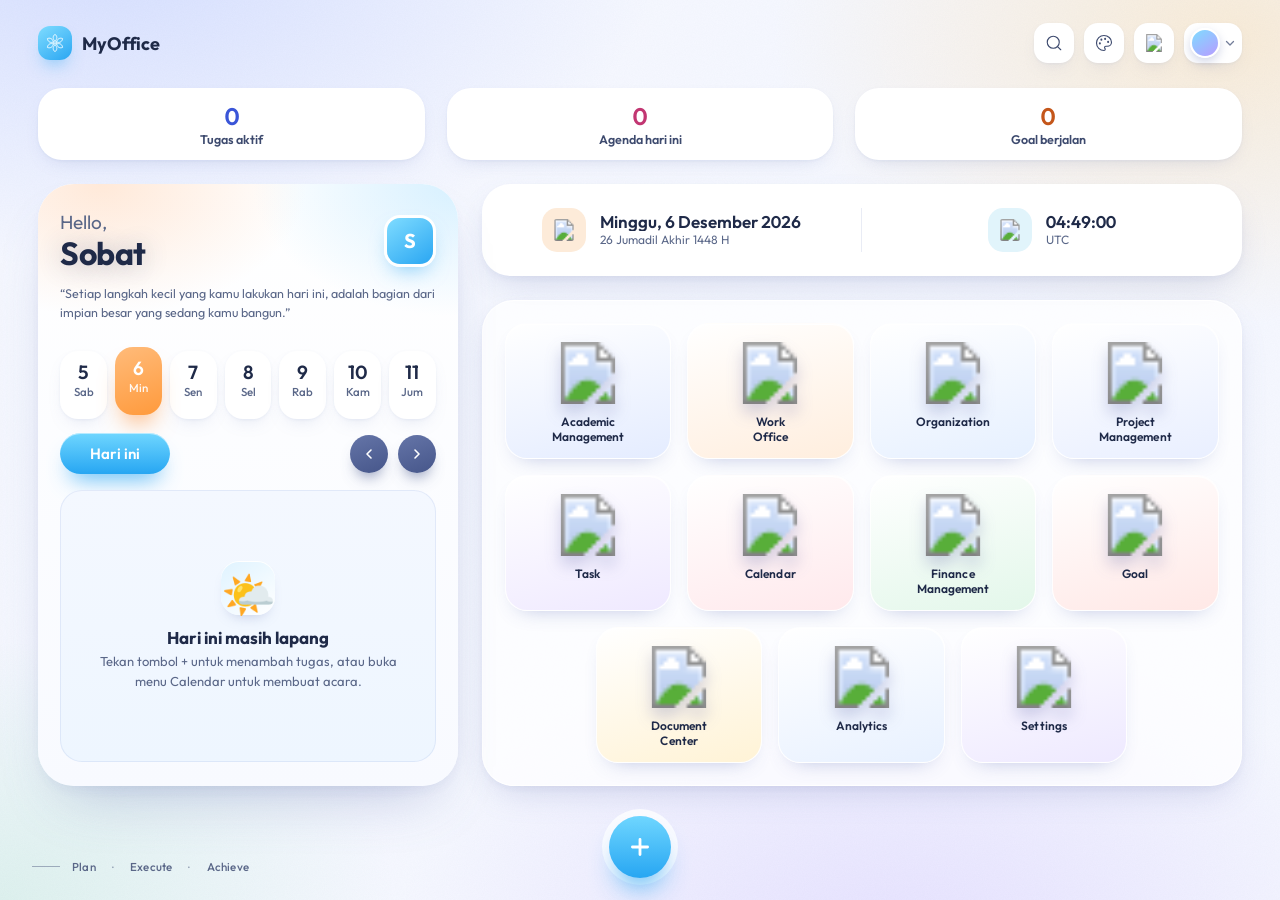
==== commit dc9ba35d: "Add files via upload" ====
--- a/index.html
+++ b/index.html
@@ -133,22 +133,23 @@
 <!-- Ikon (Lucide-style) -->
 <svg width="0" height="0" style="position:absolute" aria-hidden="true">
   <defs>
-    <symbol id="i-academic" viewBox="0 0 24 24"><path d="M21.42 10.92a1 1 0 0 0-.02-1.84L12.83 5.18a2 2 0 0 0-1.66 0L2.6 9.08a1 1 0 0 0 0 1.83l8.57 3.91a2 2 0 0 0 1.66 0z"/><path d="M22 10v6"/><path d="M6 12.5V16a6 3 0 0 0 12 0v-3.5"/></symbol>
-    <symbol id="i-work" viewBox="0 0 24 24"><path d="M16 20V4a2 2 0 0 0-2-2h-4a2 2 0 0 0-2 2v16"/><rect width="20" height="14" x="2" y="6" rx="2"/></symbol>
-    <symbol id="i-org" viewBox="0 0 24 24"><path d="M16 21v-2a4 4 0 0 0-4-4H6a4 4 0 0 0-4 4v2"/><circle cx="9" cy="7" r="4"/><path d="M22 21v-2a4 4 0 0 0-3-3.87"/><path d="M16 3.13a4 4 0 0 1 0 7.75"/></symbol>
-    <symbol id="i-project" viewBox="0 0 24 24"><path d="m12.83 2.18a2 2 0 0 0-1.66 0L2.6 6.08a1 1 0 0 0 0 1.83l8.58 3.91a2 2 0 0 0 1.66 0l8.58-3.9a1 1 0 0 0 0-1.83z"/><path d="m22 17.65-9.17 4.16a2 2 0 0 1-1.66 0L2 17.65"/><path d="m22 12.65-9.17 4.16a2 2 0 0 1-1.66 0L2 12.65"/></symbol>
-    <symbol id="i-task" viewBox="0 0 24 24"><rect width="18" height="18" x="3" y="3" rx="2"/><path d="m9 12 2 2 4-4"/></symbol>
-    <symbol id="i-cal" viewBox="0 0 24 24"><path d="M8 2v4M16 2v4"/><rect width="18" height="18" x="3" y="4" rx="2"/><path d="M3 10h18M8 14h.01M12 14h.01M16 14h.01M8 18h.01M12 18h.01M16 18h.01"/></symbol>
-    <symbol id="i-fin" viewBox="0 0 24 24"><path d="M19 7V4a1 1 0 0 0-1-1H5a2 2 0 0 0 0 4h15a1 1 0 0 1 1 1v4h-3a2 2 0 0 0 0 4h3a1 1 0 0 0 1-1v-2a1 1 0 0 0-1-1"/><path d="M3 5v14a2 2 0 0 0 2 2h15a1 1 0 0 0 1-1v-4"/></symbol>
-    <symbol id="i-goal" viewBox="0 0 24 24"><circle cx="12" cy="12" r="10"/><circle cx="12" cy="12" r="6"/><circle cx="12" cy="12" r="2"/></symbol>
-    <symbol id="i-doc" viewBox="0 0 24 24"><path d="M15 2H6a2 2 0 0 0-2 2v16a2 2 0 0 0 2 2h12a2 2 0 0 0 2-2V7Z"/><path d="M14 2v4a2 2 0 0 0 2 2h4M10 9H8M16 13H8M16 17H8"/></symbol>
-    <symbol id="i-chart" viewBox="0 0 24 24"><path d="M3 3v16a2 2 0 0 0 2 2h16"/><path d="M18 17V9M13 17V5M8 17v-3"/></symbol>
-    <symbol id="i-set" viewBox="0 0 24 24"><path d="M12.22 2h-.44a2 2 0 0 0-2 2v.18a2 2 0 0 1-1 1.73l-.43.25a2 2 0 0 1-2 0l-.15-.08a2 2 0 0 0-2.73.73l-.22.38a2 2 0 0 0 .73 2.73l.15.1a2 2 0 0 1 1 1.72v.51a2 2 0 0 1-1 1.74l-.15.09a2 2 0 0 0-.73 2.73l.22.38a2 2 0 0 0 2.73.73l.15-.08a2 2 0 0 1 2 0l.43.25a2 2 0 0 1 1 1.73V20a2 2 0 0 0 2 2h.44a2 2 0 0 0 2-2v-.18a2 2 0 0 1 1-1.73l.43-.25a2 2 0 0 1 2 0l.15.08a2 2 0 0 0 2.73-.73l.22-.39a2 2 0 0 0-.73-2.73l-.15-.08a2 2 0 0 1-1-1.74v-.5a2 2 0 0 1 1-1.74l.15-.09a2 2 0 0 0 .73-2.73l-.22-.38a2 2 0 0 0-2.73-.73l-.15.08a2 2 0 0 1-2 0l-.43-.25a2 2 0 0 1-1-1.73V4a2 2 0 0 0-2-2z"/><circle cx="12" cy="12" r="3"/></symbol>
+    <symbol id="i-academic" viewBox="0 0 24 24"><image href="icons/academic.png" x="0" y="0" width="24" height="24"/></symbol>
+    <symbol id="i-work" viewBox="0 0 24 24"><image href="icons/work.png" x="0" y="0" width="24" height="24"/></symbol>
+    <symbol id="i-org" viewBox="0 0 24 24"><image href="icons/org.png" x="0" y="0" width="24" height="24"/></symbol>
+    <symbol id="i-project" viewBox="0 0 24 24"><image href="icons/project.png" x="0" y="0" width="24" height="24"/></symbol>
+    <symbol id="i-task" viewBox="0 0 24 24"><image href="icons/task.png" x="0" y="0" width="24" height="24"/></symbol>
+    <symbol id="i-cal" viewBox="0 0 24 24"><image href="icons/cal.png" x="0" y="0" width="24" height="24"/></symbol>
+    <symbol id="i-fin" viewBox="0 0 24 24"><image href="icons/fin.png" x="0" y="0" width="24" height="24"/></symbol>
+    <symbol id="i-goal" viewBox="0 0 24 24"><image href="icons/goal.png" x="0" y="0" width="24" height="24"/></symbol>
+    <symbol id="i-doc" viewBox="0 0 24 24"><image href="icons/doc.png" x="0" y="0" width="24" height="24"/></symbol>
+    <symbol id="i-chart" viewBox="0 0 24 24"><image href="icons/chart.png" x="0" y="0" width="24" height="24"/></symbol>
+    <symbol id="i-set" viewBox="0 0 24 24"><image href="icons/set.png" x="0" y="0" width="24" height="24"/></symbol>
     <symbol id="i-search" viewBox="0 0 24 24"><circle cx="11" cy="11" r="8"/><path d="m21 21-4.3-4.3"/></symbol>
-    <symbol id="i-bell" viewBox="0 0 24 24"><path d="M6 8a6 6 0 0 1 12 0c0 7 3 9 3 9H3s3-2 3-9"/><path d="M10.3 21a1.94 1.94 0 0 0 3.4 0"/></symbol>
-    <symbol id="i-clock" viewBox="0 0 24 24"><circle cx="12" cy="12" r="10"/><path d="M12 6v6l4 2"/></symbol>
+    <symbol id="i-bell" viewBox="0 0 24 24"><image href="icons/bell.png" x="0" y="0" width="24" height="24"/></symbol>
+    <symbol id="i-clock" viewBox="0 0 24 24"><image href="icons/clock.png" x="0" y="0" width="24" height="24"/></symbol>
     <symbol id="i-palette" viewBox="0 0 24 24"><circle cx="13.5" cy="6.5" r=".6"/><circle cx="17.5" cy="10.5" r=".6"/><circle cx="8.5" cy="7.5" r=".6"/><circle cx="6.5" cy="12.5" r=".6"/><path d="M12 2C6.5 2 2 6.5 2 12s4.5 10 10 10c.93 0 1.65-.75 1.65-1.69 0-.44-.18-.83-.44-1.12-.29-.29-.44-.65-.44-1.13a1.64 1.64 0 0 1 1.67-1.67h2c3.05 0 5.55-2.5 5.55-5.55C21.97 6.01 17.46 2 12 2z"/></symbol>
     <symbol id="i-cloud" viewBox="0 0 24 24"><path d="M12 2v2M4.93 4.93l1.41 1.41M20 12h2M19.07 4.93l-1.41 1.41M15.95 12.65a4 4 0 0 0-5.93-4.13"/><path d="M13 22H7a5 5 0 1 1 4.9-6H13a3 3 0 0 1 0 6Z"/></symbol>
+      <symbol id="i-book" viewBox="0 0 24 24"><image href="icons/book.png" x="0" y="0" width="24" height="24"/></symbol>
   </defs>
 </svg>
 
--- a/app.css
+++ b/app.css
@@ -24,4 +24,6 @@
 html:root .ac-ov.an-skin .ac-win .ac-tab[aria-selected=true],html:root .ac-ov.an-skin .ac-win .ac-tab[aria-selected=true]:hover,html:root .ac-ov.an-skin .ac-win .ac-tab[aria-selected=true]:active,html:root .ac-ov.an-skin .ac-win .ac-tab[aria-selected=true]:focus-visible{background:transparent!important;color:#fff!important}html:root .ac-ov.an-skin .ac-win .ac-tab[aria-selected=true] *{color:#fff!important}html:root .ac-ov.an-skin .ac-win .ac-tab:not([aria-selected=true]):active{background:rgba(255,255,255,.7)}
 .ex-bg{display:grid;grid-template-columns:repeat(auto-fill,minmax(250px,1fr));gap:14px;margin-top:6px}.ex-bk{display:flex;flex-direction:column;gap:14px;padding:18px;border-radius:20px;background:var(--ad-card);border:1px solid var(--ad-line);box-shadow:var(--ad-shadow)}.ex-bt b{display:block;font-size:15px;line-height:1.35}.ex-bt small,.ex-bs small,.ex-hr small,.ex-hd small{display:block;margin-top:3px;font-size:11.5px;color:var(--ad-mute)}.ex-bs b{color:var(--ad-ink)}.ex-bar{height:6px;border-radius:9px;background:var(--ad-line);overflow:hidden}.ex-bar i{display:block;height:100%;border-radius:9px;background:var(--ad-navy)}.ex-ba{display:flex;gap:8px;margin-top:auto}.ex-resume{display:flex;align-items:center;justify-content:space-between;gap:12px;margin:4px 0 14px;padding:12px 16px;border-radius:14px;background:var(--ad-yel2);border:1px solid var(--ad-yel);font-size:13px}.ex-hist{display:flex;flex-direction:column;gap:8px}.ex-hr{display:flex;align-items:center;gap:14px;padding:11px 16px;border-radius:14px;background:var(--ad-card);border:1px solid var(--ad-line)}.ex-hr>div{flex:1;min-width:0}.ex-hr>div b{display:block;font-size:13px;overflow:hidden;text-overflow:ellipsis;white-space:nowrap}.ex-hr>span{font-size:12px;color:var(--ad-mute);font-variant-numeric:tabular-nums}.ex-hp{min-width:44px;padding:5px 0;border-radius:10px;background:var(--ad-navy);color:#fff;text-align:center;font-size:13px;font-variant-numeric:tabular-nums}.ex-back{background:none;border:0;padding:0 0 10px;color:var(--ad-mute);font-size:12.5px;font-weight:600;cursor:pointer}.ex-back:hover{color:var(--ad-ink)}.ex-set{max-width:560px;display:flex;flex-direction:column;gap:16px}.ex-set h3{font-size:20px;letter-spacing:-.2px}.ex-modes{display:grid;grid-template-columns:1fr 1fr;gap:10px}.ex-mode{display:flex;flex-direction:column;gap:6px;padding:14px 16px;border-radius:16px;border:1.5px solid var(--ad-line);background:var(--ad-card);color:var(--ad-ink);text-align:left;cursor:pointer}.ex-mode b{font-size:14px}.ex-mode span{font-size:12px;line-height:1.5;color:var(--ad-mute)}.ex-mode[aria-pressed=true]{border-color:var(--ad-ink);background:var(--ad-yel2);box-shadow:0 0 0 1px var(--ad-ink) inset}.ex-row{display:flex;gap:12px;flex-wrap:wrap}.ex-f{display:flex;flex-direction:column;gap:6px;flex:1;min-width:150px;font-size:12px;font-weight:600;color:var(--ad-mute)}.ex-f select,.ex-f input{height:42px;padding:0 12px;border-radius:12px;border:1px solid var(--ad-line);background:var(--ad-card);color:var(--ad-ink);font:inherit;font-size:13.5px}.ex-ck{display:flex;gap:10px;align-items:flex-start;font-size:13.5px;cursor:pointer}.ex-ck input{margin-top:3px;accent-color:var(--ad-navy)}.ex-ck small{display:block;margin-top:2px;font-size:11.5px;color:var(--ad-mute)}.ex-go{align-self:flex-start;padding:12px 26px}.ex-hd{display:flex;align-items:center;gap:10px;margin-bottom:14px}.ex-hd>div{flex:1;min-width:0}.ex-hd>div b{display:block;font-size:15px;overflow:hidden;text-overflow:ellipsis;white-space:nowrap}.ex-tm{padding:8px 14px;border-radius:12px;background:var(--ad-navy);color:#fff;font-weight:700;font-size:14px;font-variant-numeric:tabular-nums}.ex-tm.low{background:#c8503c;animation:expulse 1s ease-in-out infinite}@keyframes expulse{50%{opacity:.7}}.ex-cols{display:grid;grid-template-columns:minmax(0,1fr) 220px;gap:16px;align-items:start}.ex-card{padding:22px;border-radius:22px;background:var(--ad-card);border:1px solid var(--ad-line);box-shadow:var(--ad-shadow)}.ex-qn{font-size:12px;font-weight:600;color:var(--ad-mute)}.ex-q{margin:10px 0 18px;font-family:'EB Garamond',Georgia,serif;font-size:21px;line-height:1.5;font-weight:500;white-space:pre-wrap;overflow-wrap:anywhere}.ex-q.sm{font-size:17px;margin:8px 0 12px}.ex-opts{display:flex;flex-direction:column;gap:10px}.ex-o{display:flex;gap:14px;align-items:flex-start;width:100%;padding:12px 16px;border-radius:16px;border:1.5px solid var(--ad-line);background:var(--ad-card);color:var(--ad-ink);font-size:14px;line-height:1.55;text-align:left;cursor:pointer;transition:border-color .15s,background .15s}.ex-o span{padding-top:2px;white-space:pre-wrap;overflow-wrap:anywhere}.ex-o i,.ex-rl i{flex:none;display:grid;place-items:center;width:28px;height:28px;border-radius:50%;border:1.5px solid var(--ad-ink);font-style:normal;font-weight:700;font-size:12px;transition:background .15s,color .15s}.ex-o:hover:not(:disabled){border-color:var(--ad-ink)}.ex-o.sel{border-color:var(--ad-ink);background:var(--ad-yel2)}.ex-o.sel i{background:var(--ad-ink);color:#fff}.ex-o.ok{border-color:var(--ad-grn);background:var(--ad-grnbg)}.ex-o.ok i{background:var(--ad-grn);border-color:var(--ad-grn);color:#fff}.ex-o.bad{border-color:#c8503c;background:#fbe6e1}.ex-o.bad i{background:#c8503c;border-color:#c8503c;color:#fff}.ex-o.dim{opacity:.55}.ex-o:disabled{cursor:default;color:var(--ad-ink)}.ex-exp{margin-top:16px;padding:14px 16px;border-radius:14px;background:var(--ad-yel2);font-size:13.5px;line-height:1.6;animation:exin .22s ease-out}.ex-exp.ok{background:var(--ad-grnbg)}.ex-exp.bad{background:#fbe6e1}.ex-exp b{display:block;margin-bottom:4px}.ex-exp p+p{margin-top:6px}@keyframes exin{from{opacity:0;transform:translateY(-4px)}to{opacity:1;transform:none}}.ex-nv{display:flex;gap:10px;margin-top:20px}.ex-nv .ac-btn:nth-child(2){margin-left:auto}.ex-nv .ac-btn:disabled{opacity:.4;cursor:default}.ex-sheet{padding:16px;border-radius:20px;background:var(--ad-card);border:1px solid var(--ad-line);position:sticky;top:0}.ex-sheet h4{font-size:13px;margin-bottom:12px}.ex-grid,.ex-strip{display:grid;grid-template-columns:repeat(auto-fill,minmax(34px,1fr));gap:6px}.ex-g{position:relative;height:34px;border-radius:50%;border:1.5px solid var(--ad-line);background:var(--ad-card);color:var(--ad-ink);font-size:12px;font-weight:600;font-variant-numeric:tabular-nums;cursor:pointer}.ex-g.on{background:var(--ad-navy);border-color:var(--ad-navy);color:#fff}.ex-g.ok{background:var(--ad-grn);border-color:var(--ad-grn);color:#fff}.ex-g.bad{background:#c8503c;border-color:#c8503c;color:#fff}.ex-g.skip{background:var(--ad-card);border-style:dashed}.ex-g.cur{box-shadow:0 0 0 2px var(--ad-card),0 0 0 4px var(--ad-yel)}.ex-g.fl::after{content:"";position:absolute;top:-1px;right:-1px;width:9px;height:9px;border-radius:50%;background:var(--ad-yel);border:2px solid var(--ad-card)}.ex-lg{margin-top:14px;font-size:11px;line-height:1.5;color:var(--ad-mute)}.ex-sum{display:flex;gap:24px;align-items:center;padding:22px;border-radius:22px;background:var(--ad-navy);color:#fff;margin-bottom:16px}.ex-pct{flex:none;text-align:center;min-width:120px}.ex-pct b{display:block;font-size:76px;line-height:1;font-weight:800;letter-spacing:-3px;color:var(--ad-yel);font-variant-numeric:tabular-nums}.ex-pct small{font-size:11.5px;opacity:.75}.ex-st h3{font-size:18px;margin-bottom:6px}.ex-st p{font-size:13.5px;opacity:.9}.ex-st .ac-hint{color:inherit;opacity:.65;margin-top:2px}.ex-act{display:flex;gap:10px;flex-wrap:wrap;margin-top:16px}.ex-strip{margin-bottom:6px}.ex-ri{padding:18px 20px;margin-bottom:12px;border-radius:18px;background:var(--ad-card);border:1px solid var(--ad-line);border-left:5px solid var(--ad-line)}.ex-ri.ok{border-left-color:var(--ad-grn)}.ex-ri.bad{border-left-color:#c8503c}.ex-ri header{display:flex;justify-content:space-between;font-size:12px;font-weight:700;color:var(--ad-mute)}.ex-ri em{font-style:normal}.ex-ri.ok em{color:var(--ad-grn)}.ex-ri.bad em{color:#c8503c}.ex-rl{list-style:none;display:flex;flex-direction:column;gap:8px}.ex-rl li{display:flex;gap:12px;align-items:flex-start;padding:8px 12px;border-radius:12px;font-size:13.5px;line-height:1.55}.ex-rl li span{flex:1;padding-top:2px;white-space:pre-wrap;overflow-wrap:anywhere}.ex-rl li b{font-size:11px;padding-top:4px;white-space:nowrap}.ex-rl li.ok{background:var(--ad-grnbg)}.ex-rl li.ok i{background:var(--ad-grn);border-color:var(--ad-grn);color:#fff}.ex-rl li.ok b{color:var(--ad-grn)}.ex-rl li.bad{background:#fbe6e1}.ex-rl li.bad i{background:#c8503c;border-color:#c8503c;color:#fff}.ex-rl li.bad b{color:#c8503c}.ex-ri .ex-exp{margin-top:12px;animation:none}.ex-ov{position:fixed;inset:0;z-index:70;display:grid;place-items:center;padding:16px;background:rgba(20,26,50,.5);-webkit-backdrop-filter:blur(6px);backdrop-filter:blur(6px)}.ex-imp{width:min(560px,100%);max-height:calc(100dvh - 32px);overflow:auto;display:flex;flex-direction:column;gap:12px;padding:22px;border-radius:24px;background:#fffdf8;color:#1f2b4d;box-shadow:0 30px 80px rgba(10,16,40,.4);font-family:'Plus Jakarta Sans',system-ui,sans-serif}.ex-imp header{display:flex;justify-content:space-between;align-items:center}.ex-imp h3{font-size:17px}.ex-imp textarea{width:100%;padding:12px;border-radius:12px;border:1px solid #eadfc8;background:#fff;color:#1f2b4d;font:12px/1.5 ui-monospace,Menlo,Consolas,monospace;resize:vertical}.ex-imp .ac-hint{color:#7d7863}.ex-imp footer{display:flex;justify-content:flex-end;gap:10px}.ex-err{padding:10px 12px;border-radius:10px;background:#fbe6e1;color:#9c3a29;font-size:12.5px}.ex-bk .ac-btn:focus-visible,.ex-o:focus-visible,.ex-g:focus-visible,.ex-mode:focus-visible,.ex-back:focus-visible{outline:2px solid var(--ad-ink);outline-offset:2px}@media (max-width:820px){.ex-cols{grid-template-columns:1fr}.ex-sheet{position:static}.ex-sum{flex-direction:column;align-items:flex-start;gap:14px}.ex-pct{text-align:left}.ex-pct b{font-size:60px}.ex-hd{flex-wrap:wrap}.ex-modes{grid-template-columns:1fr}.ex-q{font-size:19px}}@media (prefers-reduced-motion:reduce){.ex-tm.low,.ex-exp{animation:none}}.ex-fd{display:flex;flex-direction:column;align-items:flex-start;gap:6px;padding:18px;border-radius:20px;background:var(--ad-card);border:1px solid var(--ad-line);box-shadow:var(--ad-shadow);color:var(--ad-ink);text-align:left;cursor:pointer;transition:border-color .15s,transform .15s}.ex-fd:hover{border-color:var(--ad-ink);transform:translateY(-2px)}.ex-fd:focus-visible{outline:2px solid var(--ad-ink);outline-offset:2px}.ex-fi{display:grid;place-items:center;width:46px;height:46px;margin-bottom:8px;border-radius:14px;background:var(--ad-yel2);color:var(--ad-ink)}.ex-fd b{font-size:15px;line-height:1.35}.ex-fd small{font-size:11.5px;color:var(--ad-mute)}.ex-fh{font-size:20px;letter-spacing:-.2px;margin:0 0 6px}@media (prefers-reduced-motion:reduce){.ex-fd{transition:none}.ex-fd:hover{transform:none}}
 html{-webkit-tap-highlight-color:transparent}body{overscroll-behavior:none}.wx-p,.wx-l,.wx-sp,.wx-s{will-change:auto}@media (hover:none){.wx-spot{display:none!important}}html[data-lite="1"] *,html[data-lite="1"] *::before,html[data-lite="1"] *::after,html.touch .nav,html.touch .info,html.touch .panel,html.touch [class$="-ov"],html.touch [class*="-ov "]{-webkit-backdrop-filter:none!important;backdrop-filter:none!important}html.win-open .nav,html.win-open .info,html.win-open .panel{-webkit-backdrop-filter:none;backdrop-filter:none}@media (prefers-reduced-motion:reduce){.wx-amb *,#nebula{animation:none!important}}
-:root{--s-bg:#eef1f7;--s-bg2:#e6ebf5;--s-ink:#262f4b;--s-ink2:#4a5577;--s-mute:#8f99b5;--s-card:#fff;--s-line:rgba(120,138,190,.16);--s-line2:rgba(120,138,190,.08);--s-or:#ffa24d;--s-or2:#f98a2b;--s-bl:#5ccbff;--s-bl2:#2aa6f2;--s-navy:#4a5a8c;--s-sh:0 14px 34px -12px rgba(105,122,178,.30),0 3px 8px -2px rgba(105,122,178,.10);--s-sh-s:0 8px 20px -10px rgba(105,122,178,.28),0 1px 3px rgba(105,122,178,.08);--s-sh-in:inset 0 1px 0 rgba(255,255,255,.9);--s-font:'Outfit','Plus Jakarta Sans','Nunito',system-ui,sans-serif;--s-r:24px;--m1:#5ccbff;--m2:#7b8cff;}[data-sf=academic]{--m1:#7b8cff;--m2:#b79cff}[data-sf=work]{--m1:#2ec4b6;--m2:#5ccbff}[data-sf=org]{--m1:#b57bf2;--m2:#ff8fc2}[data-sf=project]{--m1:#ff9a4d;--m2:#ff7a6b}[data-sf=task]{--m1:#3fb8ff;--m2:#7fdcff}[data-sf=cal]{--m1:#ff7eb6;--m2:#ffa84d}[data-sf=fin]{--m1:#27c99a;--m2:#4cc9f0}[data-sf=goal]{--m1:#ff6f88;--m2:#ffb35c}[data-sf=doc]{--m1:#d99552;--m2:#f2c48f}[data-sf=ana]{--m1:#3cbce6;--m2:#7a8bff}[data-sf=set]{--m1:#7f8fb8;--m2:#a5b1e8}html,html[data-theme]{--ink:#262f4b;--glass:rgba(255,255,255,.78);--glass2:rgba(255,255,255,.82);--glass-line:rgba(255,255,255,.9);--panel:#f5f7fc;--scene-filter:none;color-scheme:light}html:root body{background: radial-gradient(60% 50% at 8% 0%,rgba(255,196,150,.38),transparent 62%),radial-gradient(55% 50% at 100% 8%,rgba(150,215,255,.40),transparent 60%),radial-gradient(60% 55% at 70% 100%,rgba(190,170,255,.26),transparent 62%),var(--s-bg);background-attachment:fixed;color:var(--s-ink);font-family:var(--s-font);}html:root body::before{content:"";position:fixed;inset:0;z-index:0;pointer-events:none;opacity:.5;mix-blend-mode:multiply;background-image:url("data:image/svg+xml,%3Csvg xmlns='http://www.w3.org/2000/svg' width='160' height='160'%3E%3Cfilter id='n'%3E%3CfeTurbulence type='fractalNoise' baseFrequency='.9' numOctaves='2' stitchTiles='stitch'/%3E%3CfeColorMatrix values='0 0 0 0 .55 0 0 0 0 .6 0 0 0 0 .72 0 0 0 .16 0'/%3E%3C/filter%3E%3Crect width='160' height='160' filter='url(%23n)'/%3E%3C/svg%3E");}.bg,#nebula,#cosmos,.stack{display:none!important}.foot-l{color:var(--s-mute);font-weight:500}.foot-l::before{background:var(--s-mute);opacity:.5}.foot-l span{opacity:.6}.app{z-index:1}.top{padding:22px clamp(16px,4vw,48px) 0}.brand{color:var(--s-ink)!important;font-family:var(--s-font);font-weight:700;font-size:18px;letter-spacing:-.2px;gap:10px}.brand svg{width:34px;height:34px;padding:7px;border-radius:12px;background:linear-gradient(145deg,#7fdcff,#2aa6f2);stroke:#fff;box-shadow:0 10px 18px -8px rgba(42,166,242,.7)}.tools{gap:10px;color:var(--s-ink2)}.tools button{width:40px;height:40px;border-radius:14px;background:#fff;box-shadow:var(--s-sh-s);padding:0;opacity:1;color:var(--s-ink2)}.tools button:hover{transform:translateY(-2px);box-shadow:var(--s-sh)}.tools .ic{width:18px;height:18px}.dot{background:var(--s-or);border-color:#fff;top:8px;right:9px}.avatar{width:auto!important;padding:0 8px 0 4px!important;gap:2px}.avatar i{width:30px;height:30px;border:2px solid #fff;box-shadow:0 4px 10px rgba(105,122,178,.3);background:linear-gradient(145deg,#7fdcff,#b79cff)}.avatar svg{stroke:var(--s-mute)}.hero{display:block;text-align:left;padding:18px clamp(14px,4vw,48px) 120px;max-width:1240px;width:100%;margin:0 auto}.greet,.greet-dots,.hero>.quote{display:none!important}.sf-grid{display:grid;grid-template-columns:minmax(0,440px) minmax(0,1fr);gap:28px;align-items:start}.sf-phone{position:relative;background:linear-gradient(180deg,#fff 0,#f8faff 100%);border-radius:36px;padding:26px 22px 24px;box-shadow:0 30px 60px -28px rgba(105,122,178,.45),0 6px 16px -6px rgba(105,122,178,.14),var(--s-sh-in);overflow:hidden}.sf-phone::before{content:"";position:absolute;inset:0 0 auto 0;height:210px;pointer-events:none;background:radial-gradient(70% 90% at 15% 0,rgba(255,200,160,.40),transparent 70%),radial-gradient(70% 90% at 100% 0,rgba(160,220,255,.42),transparent 70%)}.sf-phone>*{position:relative}.sf-hello{display:flex;align-items:center;justify-content:space-between;gap:14px}.sf-hello small{display:block;font-size:19px;font-weight:400;color:var(--s-ink2);letter-spacing:-.1px}.sf-hello h1{font-family:var(--s-font);font-weight:700;font-size:clamp(26px,3vw,32px);line-height:1.12;letter-spacing:-.6px;color:var(--s-ink);margin-top:2px;word-break:break-word}.sf-ava{flex:none;width:52px;height:52px;border-radius:16px;border:3px solid #fff;box-shadow:0 10px 20px -8px rgba(42,166,242,.55);background:linear-gradient(145deg,#7fdcff,#2aa6f2) center/cover no-repeat;display:grid;place-items:center;color:#fff;font-weight:700;font-size:20px;cursor:pointer}.sf-quote{margin-top:12px;font-size:12.5px;line-height:1.55;color:var(--s-mute)}.sf-days{display:flex;gap:9px;margin:20px -4px 0;padding:6px 4px 14px;overflow-x:auto;scrollbar-width:none}.sf-days::-webkit-scrollbar{display:none}.sf-day{flex:none;width:54px;border:0;border-radius:18px;background:#fff;color:var(--s-ink);padding:11px 0 10px;cursor:pointer;font-family:inherit;display:flex;flex-direction:column;align-items:center;gap:2px;box-shadow:var(--s-sh-s);transition:transform .25s cubic-bezier(.3,1.4,.5,1),box-shadow .2s}.sf-day b{font-size:19px;font-weight:600;line-height:1.1}.sf-day span{font-size:11.5px;color:var(--s-mute);font-weight:500}.sf-day i{width:5px;height:5px;border-radius:50%;background:transparent;margin-top:3px}.sf-day.has i{background:var(--s-bl2)}.sf-day:hover{transform:translateY(-3px)}.sf-day.on{background:linear-gradient(160deg,#ffbb7a,#ff9a3c);color:#fff;transform:translateY(-4px);box-shadow:0 16px 24px -10px rgba(255,138,43,.7)}.sf-day.on span{color:rgba(255,255,255,.92)}.sf-day.on.has i{background:#fff}.sf-day.now:not(.on) b{color:var(--s-or2)}.sf-bar{display:flex;align-items:center;justify-content:space-between;margin:2px 0 14px}.sf-today{border:0;border-radius:999px;padding:11px 30px;font:600 15px var(--s-font);color:#fff;cursor:pointer;background:linear-gradient(180deg,#6fd6ff,#27a6f2);box-shadow:0 14px 22px -10px rgba(42,166,242,.8),inset 0 1px 0 rgba(255,255,255,.5)}.sf-arrows{display:flex;gap:10px}.sf-arrows button{width:38px;height:38px;border:0;border-radius:50%;background:linear-gradient(160deg,#6575a8,#46568a);color:#fff;cursor:pointer;display:grid;place-items:center;box-shadow:0 10px 16px -8px rgba(70,86,138,.8)}.sf-arrows svg{width:16px;height:16px;fill:none;stroke:currentColor;stroke-width:2.4;stroke-linecap:round;stroke-linejoin:round}.sf-list{display:flex;flex-direction:column;gap:13px;min-height:120px}.sf-card{display:flex;align-items:center;gap:14px;text-align:left;border:0;width:100%;font-family:inherit;color:var(--s-ink);cursor:pointer;background:#fff;border-radius:22px;padding:14px 16px;box-shadow:var(--s-sh-s);transition:transform .2s,box-shadow .2s}.sf-card:hover{transform:translateY(-2px);box-shadow:var(--s-sh)}.sf-ic{flex:none;width:54px;height:54px;border-radius:18px;display:grid;place-items:center;font-size:27px;background:linear-gradient(145deg,var(--c1,#e8f6ff),var(--c2,#fff));box-shadow:inset 0 1px 0 #fff,0 8px 14px -8px rgba(105,122,178,.4)}.sf-tx{flex:1;min-width:0}.sf-tx b{display:block;font-size:15.5px;font-weight:600;letter-spacing:-.1px;white-space:nowrap;overflow:hidden;text-overflow:ellipsis}.sf-tx small{display:block;font-size:11.5px;color:var(--s-mute);margin-top:3px;font-weight:500}.sf-tags{display:flex;gap:6px;margin-top:8px;flex-wrap:wrap}.sf-tag{font-size:10.5px;font-weight:500;padding:3px 9px;border-radius:7px}.sf-tag.t0{background:#e1f4fb;color:#3ba6cf}.sf-tag.t1{background:#fde9d6;color:#d68a3f}.sf-tag.t2{background:#fbe0e2;color:#dc6f78}.sf-tag.t3{background:#dff5e9;color:#38a36d}.sf-tag.t4{background:#ebe3fb;color:#8b6bd6}.sf-chk{flex:none;width:34px;height:34px;border-radius:50%;display:grid;place-items:center;color:#fff;background:linear-gradient(160deg,#ffbb7a,#ff9a3c);box-shadow:0 10px 16px -8px rgba(255,138,43,.8)}.sf-chk svg{width:16px;height:16px;fill:none;stroke:currentColor;stroke-width:3;stroke-linecap:round;stroke-linejoin:round}.sf-empty{display:flex;align-items:center;gap:14px;background:#fff;border-radius:22px;padding:18px;box-shadow:var(--s-sh-s);color:var(--s-mute);font-size:13px;line-height:1.5}.sf-empty .sf-ic{font-size:28px}.sf-empty b{display:block;color:var(--s-ink);font-size:15px;margin-bottom:2px}.sf-fab{position:fixed;left:50%;bottom:22px;transform:translateX(-50%);z-index:20;width:62px;height:62px;border:0;border-radius:50%;cursor:pointer;color:#fff;background:linear-gradient(180deg,#6fd6ff,#27a6f2);box-shadow:0 18px 28px -10px rgba(42,166,242,.85),0 0 0 7px rgba(255,255,255,.75);display:grid;place-items:center;transition:transform .25s cubic-bezier(.3,1.5,.5,1)}.sf-fab:hover{transform:translateX(-50%) scale(1.08) rotate(90deg)}.sf-fab svg{width:26px;height:26px;fill:none;stroke:currentColor;stroke-width:2.6;stroke-linecap:round}.sf-side{display:flex;flex-direction:column;gap:22px}.sf-side .nav-wrap{padding:0;justify-content:stretch}.info{margin:0!important;width:100%!important;height:auto!important;min-height:92px;border-radius:28px!important;background:#fff!important;border:0!important;color:var(--s-ink)!important;box-shadow:var(--s-sh)!important;-webkit-backdrop-filter:none!important;backdrop-filter:none!important;grid-template-columns:1fr 1px 1fr!important}.info .sep{background:var(--s-line)!important;opacity:1!important}.info .cell{gap:14px;justify-content:flex-start;padding:16px 22px}.info .ic{width:44px!important;height:44px!important;padding:11px;border-radius:15px;stroke-width:1.8!important}.info .cell:nth-of-type(1) .ic{background:#fdebd9;color:#e68a36}.info .cell:nth-of-type(2) .ic{background:#e1f4fb;color:#2f9fd0}.info b{font-size:17px!important;font-weight:600!important;color:var(--s-ink)}.info small{font-size:12px!important;color:var(--s-mute)!important;opacity:1!important}.nav{display:grid!important;grid-template-columns:repeat(4,minmax(0,1fr));gap:14px!important;padding:20px!important;border-radius:32px!important;width:100%;max-width:none!important;background:rgba(255,255,255,.72)!important;border:1px solid rgba(255,255,255,.95)!important;box-shadow:var(--s-sh)!important;-webkit-backdrop-filter:blur(16px);backdrop-filter:blur(16px)}.nav a{--m1:#5ccbff;--m2:#7b8cff;position:relative;padding:16px 6px 14px!important;border-radius:22px;background:#fff;box-shadow:var(--s-sh-s);gap:10px!important;color:var(--s-ink)!important;font-size:12px!important;font-weight:600;line-height:1.25!important;opacity:1!important;transition:transform .25s cubic-bezier(.3,1.4,.5,1),box-shadow .2s}.nav a:hover{transform:translateY(-4px)!important;box-shadow:var(--s-sh)}.nav a .ic{width:46px!important;height:46px!important;padding:12px;border-radius:16px;stroke-width:1.9!important;color:#fff;background:linear-gradient(145deg,var(--m2),var(--m1));box-shadow:0 12px 18px -10px var(--m1)}.nav a:nth-child(1){--m1:#7b8cff;--m2:#b79cff}.nav a:nth-child(2){--m1:#2ec4b6;--m2:#5ccbff}.nav a:nth-child(3){--m1:#b57bf2;--m2:#ff8fc2}.nav a:nth-child(4){--m1:#ff9a4d;--m2:#ff7a6b}.nav a:nth-child(5){--m1:#3fb8ff;--m2:#7fdcff}.nav a:nth-child(6){--m1:#ff7eb6;--m2:#ffa84d}.nav a:nth-child(7){--m1:#27c99a;--m2:#4cc9f0}.nav a:nth-child(8){--m1:#ff6f88;--m2:#ffb35c}.nav a:nth-child(9){--m1:#d99552;--m2:#f2c48f}.nav a:nth-child(10){--m1:#3cbce6;--m2:#7a8bff}.nav a:nth-child(11){--m1:#7f8fb8;--m2:#a5b1e8}.nav a:focus-visible,.tools button:focus-visible,.sf-day:focus-visible,.sf-card:focus-visible{outline:2px solid var(--s-bl2);outline-offset:3px}.panel{background:#fff!important;color:var(--s-ink)!important;border:0!important;border-radius:24px!important;box-shadow:var(--s-sh)!important}.panel .sw,.sw{accent-color:var(--s-bl2)}html:root .ac-ov:not(.ac-ov2),html:root .ad-ov,html:root .wo-ov,html:root .es-ov,html:root .fn-ov,html:root .sp-ov,html:root .ex-ov:not(.ac-ov2){background:radial-gradient(70% 60% at 20% 0,color-mix(in srgb,var(--m1) 22%,transparent),transparent 65%),radial-gradient(60% 60% at 100% 100%,color-mix(in srgb,var(--m2) 20%,transparent),transparent 65%),rgba(222,229,244,.72)!important;-webkit-backdrop-filter:blur(16px) saturate(1.2)!important;backdrop-filter:blur(16px) saturate(1.2)!important}html:root .ac-ov2,html:root .es-ov2,html:root .wo-ov2,html:root .ex-ov.ac-ov2{background:rgba(214,222,240,.66)!important;-webkit-backdrop-filter:blur(10px)!important;backdrop-filter:blur(10px)!important}html:root:root:root:root .ac-ov[data-sf]{--fb-bg:#f3f6fc;--fb-card:#fff;--fb-line:rgba(120,138,190,.16);--fb-line2:rgba(120,138,190,.08);--fb-ink:#262f4b;--fb-mute:#8f99b5;--fb-or:var(--m1);--fb-or2:var(--m2);--fb-pri:var(--m1);--fb-prii:#fff;--fb-tint:color-mix(in srgb,var(--m1) 12%,#fff);--fb-side:#fff;--fb-sidei:#7b86a6;--fb-lime:color-mix(in srgb,var(--m2) 22%,#fff);--fb-limei:#2f3a5c;--fb-yel:#ffb86b;--ink:#262f4b;--panel:#f3f6fc;--glass-line:rgba(120,138,190,.16);--line:rgba(120,138,190,.16);--line2:rgba(120,138,190,.08);--soft:color-mix(in srgb,var(--m1) 7%,#fff);--soft2:color-mix(in srgb,var(--m1) 13%,#fff);--mute:#8f99b5;--ac:var(--m1)!important;--ac2:var(--m2)!important;--ac-ink:color-mix(in srgb,var(--m1) 70%,#1d2745);--ac-tint:color-mix(in srgb,var(--m1) 12%,transparent);--ac-tint2:color-mix(in srgb,var(--m1) 22%,transparent);--gq-bg:#f3f6fc;--gq-card:#fff;--gq-line:rgba(120,138,190,.16);--gq-ink:#262f4b;--gq-mute:#8f99b5;--gq-b1:var(--m2);--gq-b2:var(--m1);--gq-b3:var(--m1);--gq-tint:color-mix(in srgb,var(--m1) 10%,#fff);--gq-trk:#e4e9f5;--pj-k:#46568a;--pj-ki:#fff;--pj-or:linear-gradient(160deg,var(--m2),var(--m1));--tk-g:linear-gradient(90deg,var(--m1),var(--m2));--bad:#f0626f;--good:#27b987;--gold:var(--m1);--disp:var(--s-font);--r:22px;color-scheme:light;font-family:var(--s-font)!important}html:root .ac-ov .ac-win:not(.ac-form):not(.vw),html:root .ad-win,html:root .wo-frame,html:root .es-frame,html:root .fn-app{background:linear-gradient(180deg,#fbfcff 0,#f3f6fc 100%)!important;color:var(--s-ink)!important;border:0!important;border-radius:34px!important;box-shadow:0 40px 90px -30px rgba(70,90,150,.5),0 10px 24px -10px rgba(70,90,150,.18),inset 0 1px 0 #fff!important;font-family:var(--s-font)!important;-webkit-backdrop-filter:none!important;backdrop-filter:none!important}html:root .ac-ov .ac-win.ac-form,html:root .ac-ov .ac-win.vw,html:root .wo-modal,html:root .es-modal{background:#fff!important;color:var(--s-ink)!important;border:0!important;border-radius:30px!important;font-family:var(--s-font)!important;box-shadow:0 40px 90px -24px rgba(70,90,150,.55)!important;--ink:#262f4b;--panel:#fff}html:root .ac-win::after,html:root .ac-win::before{display:none!important}html:root .ac-win header h2,html:root .ad-win h2,html:root .ac-win h2{font-family:var(--s-font)!important;font-weight:700!important;letter-spacing:-.4px!important;color:var(--s-ink)!important;background:none!important;padding-bottom:0!important;font-size:25px}html:root .ac-win header p{color:var(--s-mute)!important;opacity:1!important}html:root .ac-win .ac-ico{background:linear-gradient(145deg,var(--m2),var(--m1))!important;color:#fff!important;border-radius:16px!important;box-shadow:0 12px 18px -10px var(--m1)!important}html:root .ac-win .ac-ico svg{stroke:#fff!important}html:root .ac-x,html:root .ex-x,html:root .wo-x,html:root .wo-modal .wo-x{width:38px!important;height:38px!important;border-radius:50%!important;background:#fff!important;color:var(--s-ink2)!important;box-shadow:var(--s-sh-s)!important;border:0!important;transition:transform .3s cubic-bezier(.3,1.5,.5,1)}html:root .ac-x:hover,html:root .wo-x:hover{background:#fff!important;transform:rotate(90deg) scale(1.06)}html:root .ac-x svg{stroke:var(--s-ink2)!important}html:root .ac-win>.ac-tabs{background:rgba(255,255,255,.7)!important;border:0!important;box-shadow:inset -1px 0 0 var(--s-line2)!important}html:root .ac-win>.ac-tabs .ac-brand b{color:var(--s-ink)!important}html:root .ac-win>.ac-tabs .ac-brand small{color:var(--s-mute)!important}html:root .ac-win>.ac-tabs .ac-bd{background:linear-gradient(145deg,var(--m2),var(--m1))!important}html:root .ac-tab,html:root .ac-chip,html:root .wo-nav button,html:root .es-tabs button{border:0!important;background:transparent!important;color:var(--s-ink2)!important;font-family:var(--s-font)!important;font-weight:600!important;border-radius:16px!important;transition:background .2s,color .2s,transform .2s,box-shadow .2s}html:root .ac-tab:hover,html:root .ac-chip:hover{background:color-mix(in srgb,var(--m1) 10%,#fff)!important;color:var(--s-ink)!important}html:root .ac-tab[aria-selected=true],html:root .ac-chip[aria-pressed=true],html:root .wo-nav button[aria-current=true],html:root .es-tabs button[aria-selected=true]{background:linear-gradient(160deg,var(--m2),var(--m1))!important;color:#fff!important;box-shadow:0 12px 18px -10px var(--m1)!important}html:root .ac-tab[aria-selected=true] svg,html:root .ac-tab[aria-selected=true] *{color:#fff!important;stroke:#fff}html:root .ac-ind{display:none!important}html:root .ac-chip{background:#fff!important;box-shadow:var(--s-sh-s)}html:root .ac-side-foot,html:root .ac-side-foot span{color:var(--s-mute)!important}html:root .ac-side-foot kbd{background:#fff!important;color:var(--s-ink2)!important;border:0!important;box-shadow:var(--s-sh-s)}html:root .ac-card,html:root .ac-item,html:root .ac-stat,html:root [class*="-card"]:not(.sf-card):not(.es-buy):not(.fn-card):not(.wo-card):not(.fx-card),html:root .ac-notes,html:root .wo-box,html:root .wo-item,html:root .wo-stat,html:root .es-box,html:root .rd-card,html:root .tk-card,html:root .gq-panel,html:root .rd-panel{background:#fff!important;border:0!important;border-radius:22px!important;box-shadow:var(--s-sh-s)!important;color:var(--s-ink)!important;transition:transform .2s,box-shadow .2s}html:root .ac-card:hover,html:root .ac-item:hover,html:root [class*="-card"]:not(.sf-card):not(.fn-card):not(.wo-card):not(.fx-card):hover{box-shadow:var(--s-sh)!important}html:root .ac-stat b{color:var(--s-ink)!important}html:root .ac-stat span,html:root .ac-hint,html:root .ac-meta,html:root .ac-empty,html:root small{color:var(--s-mute)!important}html:root .ac-body{background:transparent!important;color:var(--s-ink)}html:root .ac-body h3,html:root .ac-body h4,html:root .ac-h{color:var(--s-ink)!important;font-family:var(--s-font)!important;font-weight:700!important;letter-spacing:-.2px}html:root .ac-empty,html:root .wo-empty,html:root .tk-none{background:#fff!important;border:0!important;border-radius:22px!important;box-shadow:var(--s-sh-s)!important}html:root .ac-btn,html:root .wo-btn,html:root .wo-mini,html:root .es-ghost,html:root .fn-btn.ghost,html:root button.ghost{background:#fff!important;color:var(--s-ink2)!important;border:0!important;border-radius:999px!important;font-family:var(--s-font)!important;font-weight:600!important;box-shadow:var(--s-sh-s)!important;transition:transform .2s,box-shadow .2s}html:root .ac-btn:hover,html:root .wo-btn:hover,html:root .wo-mini:hover,html:root .es-ghost:hover{transform:translateY(-2px);box-shadow:var(--s-sh)!important;background:#fff!important}html:root .ac-btn.pri,html:root .wo-btn.go,html:root .es-buy,html:root .fn-btn:not(.ghost):not(.dng),html:root .rd-btn,html:root .ac-btn.alt{background:linear-gradient(180deg,var(--m2),var(--m1))!important;color:#fff!important;border:0!important;box-shadow:0 16px 24px -12px var(--m1),inset 0 1px 0 rgba(255,255,255,.5)!important}html:root .ac-btn.danger,html:root .wo-btn.dng,html:root .fn-btn.dng,html:root .wo-mini.dng{color:#e0525f!important;background:#fff1f2!important}html:root .ac-btn.sm{padding:6px 14px!important}html:root .ac-win input:not([type=checkbox]):not([type=radio]):not([type=range]):not([type=color]),html:root .ac-win select,html:root .ac-win textarea,html:root .wo-frame input:not([type=checkbox]):not([type=color]):not([type=file]),html:root .wo-frame select,html:root .wo-frame textarea,html:root .es-frame input,html:root .es-frame select,html:root .es-frame textarea,html:root .fn-app input,html:root .fn-app select,html:root .fn-app textarea,html:root .wo-modal input:not([type=color]):not([type=file]),html:root .wo-modal select,html:root .wo-modal textarea,html:root .wo-fields input:not([type=color]):not([type=file]),html:root .wo-fields select{background:#f3f6fc!important;color:var(--s-ink)!important;border:2px solid transparent!important;border-radius:16px!important;font-family:var(--s-font)!important;box-shadow:inset 0 2px 5px rgba(105,122,178,.12)!important;transition:border-color .2s,background .2s,box-shadow .2s}html:root .ac-win input:focus,html:root .ac-win select:focus,html:root .ac-win textarea:focus,html:root .wo-frame input:focus,html:root .es-frame input:focus,html:root .fn-app input:focus{background:#fff!important;border-color:var(--m1)!important;outline:0;box-shadow:0 0 0 4px color-mix(in srgb,var(--m1) 18%,transparent)!important}html:root .ac-win label span,html:root .ac-fields label span,html:root .wo-fields label span{color:var(--s-mute)!important;font-weight:600}html:root .wo-search{background:#fff!important;color:var(--s-mute)!important;box-shadow:var(--s-sh-s);border:0!important}html:root .wo-search input{color:var(--s-ink)!important;box-shadow:none!important;background:transparent!important}html:root .ac-badge{border-radius:9px!important;font-weight:600!important;background:color-mix(in srgb,var(--m1) 14%,#fff)!important;color:color-mix(in srgb,var(--m1) 70%,#1d2745)!important}html:root .ac-badge.hi,html:root .ac-badge.late,html:root .ac-badge.bad{background:#fde5e7!important;color:#d9525f!important}html:root .ac-badge.mid,html:root .ac-badge.soon{background:#fdeedb!important;color:#d98a2f!important}html:root .ac-badge.ok,html:root .ac-badge.done,html:root .ac-badge.good{background:#ddf5ea!important;color:#2b9f72!important}html:root .ac-track,html:root .wo-track,html:root .gq-bar,html:root [class*="-track"]{background:#e4e9f5!important;border-radius:999px!important;overflow:hidden}html:root .ac-track i,html:root .wo-track i,html:root [class*="-track"]>i{background:linear-gradient(90deg,var(--m1),var(--m2))!important;border-radius:999px!important}html:root table{border-collapse:separate;border-spacing:0 8px}html:root .ac-win th,html:root .wo-tbl th{color:var(--s-mute)!important;font-weight:600;background:transparent!important}html:root .ac-win td,html:root .wo-tbl td{background:#fff!important;color:var(--s-ink)!important;border:0!important}html:root .ac-win td:first-child,html:root .wo-tbl td:first-child{border-radius:16px 0 0 16px}html:root .ac-win td:last-child,html:root .wo-tbl td:last-child{border-radius:0 16px 16px 0}html:root .wo-frame{--ff:'Outfit','Plus Jakarta Sans',sans-serif;--hd:'Outfit','Plus Jakarta Sans',sans-serif}html:root .wo-frame,html:root .wo-modal{color:var(--s-ink)}html:root .wo-frame :is(h1,h2,h3,h4,p,span,b,strong,small,label,td,th,li,em){color:inherit}html:root .wo-frame :is(small,.wo-sub,.wo-hint,.wo-note,.wo-tx){color:var(--s-mute)}html:root .wo-logo{background:linear-gradient(145deg,#5ccbff,#2ec4b6)!important;color:#fff!important;box-shadow:0 12px 18px -10px #2ec4b6!important}html:root .wo-back,html:root .wo-coin,html:root .wo-rail button,html:root .wo-chips button,html:root .wo-tags span,html:root .wo-sel{background:#fff!important;color:var(--s-ink2)!important;box-shadow:var(--s-sh-s)!important;border:0!important}html:root .wo-nav button{color:var(--s-mute)!important}html:root .wo-nav button:hover{color:var(--s-ink)!important}html:root .wo-filt{color:var(--s-ink2)}html:root .wo-filt.on{background:var(--m1);color:#fff}html:root .wo-x{background:linear-gradient(145deg,#ff9aa5,#f0626f)!important;color:#fff!important}html:root .wo-tbl tr.click:hover td{background:#f3f6fc!important}html:root .wo-stage,html:root .wo-stagewrap,html:root .wo-world,html:root .wo-hero{border-radius:26px!important}html:root .wo-card.add{background:repeating-linear-gradient(135deg,#f3f6fc 0 14px,#eaeff9 14px 28px)!important}html:root .fn-card{box-shadow:0 18px 28px -14px rgba(217,105,79,.6)!important;border-radius:24px!important}html:root .ac-ov.tk-skin .tk-bar,html:root .ac-ov.tk-skin .tk-av{background:#e4e9f5!important}html:root .ac-ov.tk-skin .tk-ev:hover{background:#eef2fa!important}html:root .ac-ov.tk-skin .ac-win :is(h1,h2,h3,h4,p,span,b,strong,label,li,em){color:inherit}html:root .ac-ov.tk-skin .tk-side,html:root .ac-ov.pj-skin .pj-side{background:rgba(255,255,255,.7)!important;color:var(--s-ink2)!important}html:root .ac-ov.tk-skin .tk-side *,html:root .ac-ov.pj-skin .pj-side *{color:inherit}html:root .ac-ov.tk-skin .tk-side .on,html:root .ac-ov.pj-skin .pj-side .on,html:root .tk-nav .on,html:root .pj-nav .on{background:linear-gradient(160deg,var(--m2),var(--m1))!important;color:#fff!important;box-shadow:0 12px 18px -10px var(--m1)}html:root :is(.tk-hero,.gq-hero,.pj-hero,.es-hero,.wo-hero){background:linear-gradient(135deg,color-mix(in srgb,var(--m2) 28%,#fff),color-mix(in srgb,var(--m1) 18%,#fff))!important;color:var(--s-ink)!important;border:0!important;border-radius:28px!important;box-shadow:var(--s-sh-s)!important}html:root .kc-ev{border-radius:10px!important}html:root .tk-d.td,html:root .kc-today,html:root .td{box-shadow:0 0 0 2px var(--s-or)}html:root .tk-d.on::after{background:var(--s-bl2)}html:root ::-webkit-scrollbar-thumb{background:rgba(120,138,190,.35)!important}@media (max-width:980px){.sf-grid{grid-template-columns:1fr;gap:22px}.sf-phone{max-width:560px;margin:0 auto;width:100%}.nav{grid-template-columns:repeat(4,minmax(0,1fr))}}@media (max-width:640px){.hero{padding-bottom:110px}.nav{grid-template-columns:repeat(3,minmax(0,1fr));padding:14px!important;gap:10px!important}.nav a .ic{width:42px!important;height:42px!important}.info{grid-template-columns:1fr!important}.info .sep{display:none}.info .cell{padding:12px 16px}.foot-l{display:none}html:root .ac-ov .ac-win:not(.ac-form):not(.vw),html:root .ad-win,html:root .wo-frame,html:root .es-frame,html:root .fn-app{border-radius:0!important}html:root .ac-win>.ac-tabs{box-shadow:inset 0 -1px 0 var(--s-line2)!important}}@media (prefers-reduced-motion:no-preference){.sf-card,.sf-empty{animation:sfUp .5s cubic-bezier(.2,.8,.2,1) both}.sf-card:nth-child(2){animation-delay:.06s}.sf-card:nth-child(3){animation-delay:.12s}.sf-card:nth-child(4){animation-delay:.18s}.nav a{animation:sfUp .55s cubic-bezier(.2,.8,.2,1) both}@keyframes sfUp{from{opacity:0;transform:translateY(14px)}to{opacity:1;transform:none}}}+:root{--s-bg:#eef1f7;--s-bg2:#e6ebf5;--s-ink:#262f4b;--s-ink2:#4a5577;--s-mute:#8f99b5;--s-card:#fff;--s-line:rgba(120,138,190,.16);--s-line2:rgba(120,138,190,.08);--s-or:#ffa24d;--s-or2:#f98a2b;--s-bl:#5ccbff;--s-bl2:#2aa6f2;--s-navy:#4a5a8c;--s-sh:0 14px 34px -12px rgba(105,122,178,.30),0 3px 8px -2px rgba(105,122,178,.10);--s-sh-s:0 8px 20px -10px rgba(105,122,178,.28),0 1px 3px rgba(105,122,178,.08);--s-sh-in:inset 0 1px 0 rgba(255,255,255,.9);--s-font:'Outfit','Plus Jakarta Sans','Nunito',system-ui,sans-serif;--s-r:24px;--m1:#5ccbff;--m2:#7b8cff;}[data-sf=academic]{--m1:#7b8cff;--m2:#b79cff}[data-sf=work]{--m1:#2ec4b6;--m2:#5ccbff}[data-sf=org]{--m1:#b57bf2;--m2:#ff8fc2}[data-sf=project]{--m1:#ff9a4d;--m2:#ff7a6b}[data-sf=task]{--m1:#3fb8ff;--m2:#7fdcff}[data-sf=cal]{--m1:#ff7eb6;--m2:#ffa84d}[data-sf=fin]{--m1:#27c99a;--m2:#4cc9f0}[data-sf=goal]{--m1:#ff6f88;--m2:#ffb35c}[data-sf=doc]{--m1:#d99552;--m2:#f2c48f}[data-sf=ana]{--m1:#3cbce6;--m2:#7a8bff}[data-sf=set]{--m1:#7f8fb8;--m2:#a5b1e8}html,html[data-theme]{--ink:#262f4b;--glass:rgba(255,255,255,.78);--glass2:rgba(255,255,255,.82);--glass-line:rgba(255,255,255,.9);--panel:#f5f7fc;--scene-filter:none;color-scheme:light}html:root body{background: radial-gradient(60% 50% at 8% 0%,rgba(255,196,150,.38),transparent 62%),radial-gradient(55% 50% at 100% 8%,rgba(150,215,255,.40),transparent 60%),radial-gradient(60% 55% at 70% 100%,rgba(190,170,255,.26),transparent 62%),var(--s-bg);background-attachment:fixed;color:var(--s-ink);font-family:var(--s-font);}html:root body::before{content:"";position:fixed;inset:0;z-index:0;pointer-events:none;opacity:.5;mix-blend-mode:multiply;background-image:url("data:image/svg+xml,%3Csvg xmlns='http://www.w3.org/2000/svg' width='160' height='160'%3E%3Cfilter id='n'%3E%3CfeTurbulence type='fractalNoise' baseFrequency='.9' numOctaves='2' stitchTiles='stitch'/%3E%3CfeColorMatrix values='0 0 0 0 .55 0 0 0 0 .6 0 0 0 0 .72 0 0 0 .16 0'/%3E%3C/filter%3E%3Crect width='160' height='160' filter='url(%23n)'/%3E%3C/svg%3E");}.bg,#nebula,#cosmos,.stack{display:none!important}.foot-l{color:var(--s-mute);font-weight:500}.foot-l::before{background:var(--s-mute);opacity:.5}.foot-l span{opacity:.6}.app{z-index:1}.top{padding:22px clamp(16px,4vw,48px) 0}.brand{color:var(--s-ink)!important;font-family:var(--s-font);font-weight:700;font-size:18px;letter-spacing:-.2px;gap:10px}.brand svg{width:34px;height:34px;padding:7px;border-radius:12px;background:linear-gradient(145deg,#7fdcff,#2aa6f2);stroke:#fff;box-shadow:0 10px 18px -8px rgba(42,166,242,.7)}.tools{gap:10px;color:var(--s-ink2)}.tools button{width:40px;height:40px;border-radius:14px;background:#fff;box-shadow:var(--s-sh-s);padding:0;opacity:1;color:var(--s-ink2)}.tools button:hover{transform:translateY(-2px);box-shadow:var(--s-sh)}.tools .ic{width:18px;height:18px}.dot{background:var(--s-or);border-color:#fff;top:8px;right:9px}.avatar{width:auto!important;padding:0 8px 0 4px!important;gap:2px}.avatar i{width:30px;height:30px;border:2px solid #fff;box-shadow:0 4px 10px rgba(105,122,178,.3);background:linear-gradient(145deg,#7fdcff,#b79cff)}.avatar svg{stroke:var(--s-mute)}.hero{display:block;text-align:left;padding:18px clamp(14px,4vw,48px) 120px;max-width:1240px;width:100%;margin:0 auto}.greet,.greet-dots,.hero>.quote{display:none!important}.sf-grid{display:grid;grid-template-columns:minmax(0,440px) minmax(0,1fr);gap:28px;align-items:start}.sf-phone{position:relative;background:linear-gradient(180deg,#fff 0,#f8faff 100%);border-radius:36px;padding:26px 22px 24px;box-shadow:0 30px 60px -28px rgba(105,122,178,.45),0 6px 16px -6px rgba(105,122,178,.14),var(--s-sh-in);overflow:hidden}.sf-phone::before{content:"";position:absolute;inset:0 0 auto 0;height:210px;pointer-events:none;background:radial-gradient(70% 90% at 15% 0,rgba(255,200,160,.40),transparent 70%),radial-gradient(70% 90% at 100% 0,rgba(160,220,255,.42),transparent 70%)}.sf-phone>*{position:relative}.sf-hello{display:flex;align-items:center;justify-content:space-between;gap:14px}.sf-hello small{display:block;font-size:19px;font-weight:400;color:var(--s-ink2);letter-spacing:-.1px}.sf-hello h1{font-family:var(--s-font);font-weight:700;font-size:clamp(26px,3vw,32px);line-height:1.12;letter-spacing:-.6px;color:var(--s-ink);margin-top:2px;word-break:break-word}.sf-ava{flex:none;width:52px;height:52px;border-radius:16px;border:3px solid #fff;box-shadow:0 10px 20px -8px rgba(42,166,242,.55);background:linear-gradient(145deg,#7fdcff,#2aa6f2) center/cover no-repeat;display:grid;place-items:center;color:#fff;font-weight:700;font-size:20px;cursor:pointer}.sf-quote{margin-top:12px;font-size:12.5px;line-height:1.55;color:var(--s-mute)}.sf-days{display:flex;gap:9px;margin:20px -4px 0;padding:6px 4px 14px;overflow-x:auto;scrollbar-width:none}.sf-days::-webkit-scrollbar{display:none}.sf-day{flex:none;width:54px;border:0;border-radius:18px;background:#fff;color:var(--s-ink);padding:11px 0 10px;cursor:pointer;font-family:inherit;display:flex;flex-direction:column;align-items:center;gap:2px;box-shadow:var(--s-sh-s);transition:transform .25s cubic-bezier(.3,1.4,.5,1),box-shadow .2s}.sf-day b{font-size:19px;font-weight:600;line-height:1.1}.sf-day span{font-size:11.5px;color:var(--s-mute);font-weight:500}.sf-day i{width:5px;height:5px;border-radius:50%;background:transparent;margin-top:3px}.sf-day.has i{background:var(--s-bl2)}.sf-day:hover{transform:translateY(-3px)}.sf-day.on{background:linear-gradient(160deg,#ffbb7a,#ff9a3c);color:#fff;transform:translateY(-4px);box-shadow:0 16px 24px -10px rgba(255,138,43,.7)}.sf-day.on span{color:rgba(255,255,255,.92)}.sf-day.on.has i{background:#fff}.sf-day.now:not(.on) b{color:var(--s-or2)}.sf-bar{display:flex;align-items:center;justify-content:space-between;margin:2px 0 14px}.sf-today{border:0;border-radius:999px;padding:11px 30px;font:600 15px var(--s-font);color:#fff;cursor:pointer;background:linear-gradient(180deg,#6fd6ff,#27a6f2);box-shadow:0 14px 22px -10px rgba(42,166,242,.8),inset 0 1px 0 rgba(255,255,255,.5)}.sf-arrows{display:flex;gap:10px}.sf-arrows button{width:38px;height:38px;border:0;border-radius:50%;background:linear-gradient(160deg,#6575a8,#46568a);color:#fff;cursor:pointer;display:grid;place-items:center;box-shadow:0 10px 16px -8px rgba(70,86,138,.8)}.sf-arrows svg{width:16px;height:16px;fill:none;stroke:currentColor;stroke-width:2.4;stroke-linecap:round;stroke-linejoin:round}.sf-list{display:flex;flex-direction:column;gap:13px;min-height:120px}.sf-card{display:flex;align-items:center;gap:14px;text-align:left;border:0;width:100%;font-family:inherit;color:var(--s-ink);cursor:pointer;background:#fff;border-radius:22px;padding:14px 16px;box-shadow:var(--s-sh-s);transition:transform .2s,box-shadow .2s}.sf-card:hover{transform:translateY(-2px);box-shadow:var(--s-sh)}.sf-ic{flex:none;width:54px;height:54px;border-radius:18px;display:grid;place-items:center;font-size:27px;background:linear-gradient(145deg,var(--c1,#e8f6ff),var(--c2,#fff));box-shadow:inset 0 1px 0 #fff,0 8px 14px -8px rgba(105,122,178,.4)}.sf-tx{flex:1;min-width:0}.sf-tx b{display:block;font-size:15.5px;font-weight:600;letter-spacing:-.1px;white-space:nowrap;overflow:hidden;text-overflow:ellipsis}.sf-tx small{display:block;font-size:11.5px;color:var(--s-mute);margin-top:3px;font-weight:500}.sf-tags{display:flex;gap:6px;margin-top:8px;flex-wrap:wrap}.sf-tag{font-size:10.5px;font-weight:500;padding:3px 9px;border-radius:7px}.sf-tag.t0{background:#e1f4fb;color:#3ba6cf}.sf-tag.t1{background:#fde9d6;color:#d68a3f}.sf-tag.t2{background:#fbe0e2;color:#dc6f78}.sf-tag.t3{background:#dff5e9;color:#38a36d}.sf-tag.t4{background:#ebe3fb;color:#8b6bd6}.sf-chk{flex:none;width:34px;height:34px;border-radius:50%;display:grid;place-items:center;color:#fff;background:linear-gradient(160deg,#ffbb7a,#ff9a3c);box-shadow:0 10px 16px -8px rgba(255,138,43,.8)}.sf-chk svg{width:16px;height:16px;fill:none;stroke:currentColor;stroke-width:3;stroke-linecap:round;stroke-linejoin:round}.sf-empty{display:flex;align-items:center;gap:14px;background:#fff;border-radius:22px;padding:18px;box-shadow:var(--s-sh-s);color:var(--s-mute);font-size:13px;line-height:1.5}.sf-empty .sf-ic{font-size:28px}.sf-empty b{display:block;color:var(--s-ink);font-size:15px;margin-bottom:2px}.sf-fab{position:fixed;left:50%;bottom:22px;transform:translateX(-50%);z-index:20;width:62px;height:62px;border:0;border-radius:50%;cursor:pointer;color:#fff;background:linear-gradient(180deg,#6fd6ff,#27a6f2);box-shadow:0 18px 28px -10px rgba(42,166,242,.85),0 0 0 7px rgba(255,255,255,.75);display:grid;place-items:center;transition:transform .25s cubic-bezier(.3,1.5,.5,1)}.sf-fab:hover{transform:translateX(-50%) scale(1.08) rotate(90deg)}.sf-fab svg{width:26px;height:26px;fill:none;stroke:currentColor;stroke-width:2.6;stroke-linecap:round}.sf-side{display:flex;flex-direction:column;gap:22px}.sf-side .nav-wrap{padding:0;justify-content:stretch}.info{margin:0!important;width:100%!important;height:auto!important;min-height:92px;border-radius:28px!important;background:#fff!important;border:0!important;color:var(--s-ink)!important;box-shadow:var(--s-sh)!important;-webkit-backdrop-filter:none!important;backdrop-filter:none!important;grid-template-columns:1fr 1px 1fr!important}.info .sep{background:var(--s-line)!important;opacity:1!important}.info .cell{gap:14px;justify-content:flex-start;padding:16px 22px}.info .ic{width:44px!important;height:44px!important;padding:11px;border-radius:15px;stroke-width:1.8!important}.info .cell:nth-of-type(1) .ic{background:#fdebd9;color:#e68a36}.info .cell:nth-of-type(2) .ic{background:#e1f4fb;color:#2f9fd0}.info b{font-size:17px!important;font-weight:600!important;color:var(--s-ink)}.info small{font-size:12px!important;color:var(--s-mute)!important;opacity:1!important}.nav{display:grid!important;grid-template-columns:repeat(4,minmax(0,1fr));gap:14px!important;padding:20px!important;border-radius:32px!important;width:100%;max-width:none!important;background:rgba(255,255,255,.72)!important;border:1px solid rgba(255,255,255,.95)!important;box-shadow:var(--s-sh)!important;-webkit-backdrop-filter:blur(16px);backdrop-filter:blur(16px)}.nav a{--m1:#5ccbff;--m2:#7b8cff;position:relative;padding:16px 6px 14px!important;border-radius:22px;background:#fff;box-shadow:var(--s-sh-s);gap:10px!important;color:var(--s-ink)!important;font-size:12px!important;font-weight:600;line-height:1.25!important;opacity:1!important;transition:transform .25s cubic-bezier(.3,1.4,.5,1),box-shadow .2s}.nav a:hover{transform:translateY(-4px)!important;box-shadow:var(--s-sh)}.nav a .ic{width:46px!important;height:46px!important;padding:12px;border-radius:16px;stroke-width:1.9!important;color:#fff;background:linear-gradient(145deg,var(--m2),var(--m1));box-shadow:0 12px 18px -10px var(--m1)}.nav a:nth-child(1){--m1:#7b8cff;--m2:#b79cff}.nav a:nth-child(2){--m1:#2ec4b6;--m2:#5ccbff}.nav a:nth-child(3){--m1:#b57bf2;--m2:#ff8fc2}.nav a:nth-child(4){--m1:#ff9a4d;--m2:#ff7a6b}.nav a:nth-child(5){--m1:#3fb8ff;--m2:#7fdcff}.nav a:nth-child(6){--m1:#ff7eb6;--m2:#ffa84d}.nav a:nth-child(7){--m1:#27c99a;--m2:#4cc9f0}.nav a:nth-child(8){--m1:#ff6f88;--m2:#ffb35c}.nav a:nth-child(9){--m1:#d99552;--m2:#f2c48f}.nav a:nth-child(10){--m1:#3cbce6;--m2:#7a8bff}.nav a:nth-child(11){--m1:#7f8fb8;--m2:#a5b1e8}.nav a:focus-visible,.tools button:focus-visible,.sf-day:focus-visible,.sf-card:focus-visible{outline:2px solid var(--s-bl2);outline-offset:3px}.panel{background:#fff!important;color:var(--s-ink)!important;border:0!important;border-radius:24px!important;box-shadow:var(--s-sh)!important}.panel .sw,.sw{accent-color:var(--s-bl2)}html:root .ac-ov:not(.ac-ov2),html:root .ad-ov,html:root .wo-ov,html:root .es-ov,html:root .fn-ov,html:root .sp-ov,html:root .ex-ov:not(.ac-ov2){background:radial-gradient(70% 60% at 20% 0,color-mix(in srgb,var(--m1) 22%,transparent),transparent 65%),radial-gradient(60% 60% at 100% 100%,color-mix(in srgb,var(--m2) 20%,transparent),transparent 65%),rgba(222,229,244,.72)!important;-webkit-backdrop-filter:blur(16px) saturate(1.2)!important;backdrop-filter:blur(16px) saturate(1.2)!important}html:root .ac-ov2,html:root .es-ov2,html:root .wo-ov2,html:root .ex-ov.ac-ov2{background:rgba(214,222,240,.66)!important;-webkit-backdrop-filter:blur(10px)!important;backdrop-filter:blur(10px)!important}html:root:root:root:root .ac-ov[data-sf]{--fb-bg:#f3f6fc;--fb-card:#fff;--fb-line:rgba(120,138,190,.16);--fb-line2:rgba(120,138,190,.08);--fb-ink:#262f4b;--fb-mute:#8f99b5;--fb-or:var(--m1);--fb-or2:var(--m2);--fb-pri:var(--m1);--fb-prii:#fff;--fb-tint:color-mix(in srgb,var(--m1) 12%,#fff);--fb-side:#fff;--fb-sidei:#7b86a6;--fb-lime:color-mix(in srgb,var(--m2) 22%,#fff);--fb-limei:#2f3a5c;--fb-yel:#ffb86b;--ink:#262f4b;--panel:#f3f6fc;--glass-line:rgba(120,138,190,.16);--line:rgba(120,138,190,.16);--line2:rgba(120,138,190,.08);--soft:color-mix(in srgb,var(--m1) 7%,#fff);--soft2:color-mix(in srgb,var(--m1) 13%,#fff);--mute:#8f99b5;--ac:var(--m1)!important;--ac2:var(--m2)!important;--ac-ink:color-mix(in srgb,var(--m1) 70%,#1d2745);--ac-tint:color-mix(in srgb,var(--m1) 12%,transparent);--ac-tint2:color-mix(in srgb,var(--m1) 22%,transparent);--gq-bg:#f3f6fc;--gq-card:#fff;--gq-line:rgba(120,138,190,.16);--gq-ink:#262f4b;--gq-mute:#8f99b5;--gq-b1:var(--m2);--gq-b2:var(--m1);--gq-b3:var(--m1);--gq-tint:color-mix(in srgb,var(--m1) 10%,#fff);--gq-trk:#e4e9f5;--pj-k:#46568a;--pj-ki:#fff;--pj-or:linear-gradient(160deg,var(--m2),var(--m1));--tk-g:linear-gradient(90deg,var(--m1),var(--m2));--bad:#f0626f;--good:#27b987;--gold:var(--m1);--disp:var(--s-font);--r:22px;color-scheme:light;font-family:var(--s-font)!important}html:root .ac-ov .ac-win:not(.ac-form):not(.vw),html:root .ad-win,html:root .wo-frame,html:root .es-frame,html:root .fn-app{background:linear-gradient(180deg,#fbfcff 0,#f3f6fc 100%)!important;color:var(--s-ink)!important;border:0!important;border-radius:34px!important;box-shadow:0 40px 90px -30px rgba(70,90,150,.5),0 10px 24px -10px rgba(70,90,150,.18),inset 0 1px 0 #fff!important;font-family:var(--s-font)!important;-webkit-backdrop-filter:none!important;backdrop-filter:none!important}html:root .ac-ov .ac-win.ac-form,html:root .ac-ov .ac-win.vw,html:root .wo-modal,html:root .es-modal{background:#fff!important;color:var(--s-ink)!important;border:0!important;border-radius:30px!important;font-family:var(--s-font)!important;box-shadow:0 40px 90px -24px rgba(70,90,150,.55)!important;--ink:#262f4b;--panel:#fff}html:root .ac-win::after,html:root .ac-win::before{display:none!important}html:root .ac-win header h2,html:root .ad-win h2,html:root .ac-win h2{font-family:var(--s-font)!important;font-weight:700!important;letter-spacing:-.4px!important;color:var(--s-ink)!important;background:none!important;padding-bottom:0!important;font-size:25px}html:root .ac-win header p{color:var(--s-mute)!important;opacity:1!important}html:root .ac-win .ac-ico{background:linear-gradient(145deg,var(--m2),var(--m1))!important;color:#fff!important;border-radius:16px!important;box-shadow:0 12px 18px -10px var(--m1)!important}html:root .ac-win .ac-ico svg{stroke:#fff!important}html:root .ac-x,html:root .ex-x,html:root .wo-x,html:root .wo-modal .wo-x{width:38px!important;height:38px!important;border-radius:50%!important;background:#fff!important;color:var(--s-ink2)!important;box-shadow:var(--s-sh-s)!important;border:0!important;transition:transform .3s cubic-bezier(.3,1.5,.5,1)}html:root .ac-x:hover,html:root .wo-x:hover{background:#fff!important;transform:rotate(90deg) scale(1.06)}html:root .ac-x svg{stroke:var(--s-ink2)!important}html:root .ac-win>.ac-tabs{background:rgba(255,255,255,.7)!important;border:0!important;box-shadow:inset -1px 0 0 var(--s-line2)!important}html:root .ac-win>.ac-tabs .ac-brand b{color:var(--s-ink)!important}html:root .ac-win>.ac-tabs .ac-brand small{color:var(--s-mute)!important}html:root .ac-win>.ac-tabs .ac-bd{background:linear-gradient(145deg,var(--m2),var(--m1))!important}html:root .ac-tab,html:root .ac-chip,html:root .wo-nav button,html:root .es-tabs button{border:0!important;background:transparent!important;color:var(--s-ink2)!important;font-family:var(--s-font)!important;font-weight:600!important;border-radius:16px!important;transition:background .2s,color .2s,transform .2s,box-shadow .2s}html:root .ac-tab:hover,html:root .ac-chip:hover{background:color-mix(in srgb,var(--m1) 10%,#fff)!important;color:var(--s-ink)!important}html:root .ac-tab[aria-selected=true],html:root .ac-chip[aria-pressed=true],html:root .wo-nav button[aria-current=true],html:root .es-tabs button[aria-selected=true]{background:linear-gradient(160deg,var(--m2),var(--m1))!important;color:#fff!important;box-shadow:0 12px 18px -10px var(--m1)!important}html:root .ac-tab[aria-selected=true] svg,html:root .ac-tab[aria-selected=true] *{color:#fff!important;stroke:#fff}html:root .ac-ind{display:none!important}html:root .ac-chip{background:#fff!important;box-shadow:var(--s-sh-s)}html:root .ac-side-foot,html:root .ac-side-foot span{color:var(--s-mute)!important}html:root .ac-side-foot kbd{background:#fff!important;color:var(--s-ink2)!important;border:0!important;box-shadow:var(--s-sh-s)}html:root .ac-card,html:root .ac-item,html:root .ac-stat,html:root [class*="-card"]:not(.sf-card):not(.es-buy):not(.fn-card):not(.wo-card):not(.fx-card),html:root .ac-notes,html:root .wo-box,html:root .wo-item,html:root .wo-stat,html:root .es-box,html:root .rd-card,html:root .tk-card,html:root .gq-panel,html:root .rd-panel{background:#fff!important;border:0!important;border-radius:22px!important;box-shadow:var(--s-sh-s)!important;color:var(--s-ink)!important;transition:transform .2s,box-shadow .2s}html:root .ac-card:hover,html:root .ac-item:hover,html:root [class*="-card"]:not(.sf-card):not(.fn-card):not(.wo-card):not(.fx-card):hover{box-shadow:var(--s-sh)!important}html:root .ac-stat b{color:var(--s-ink)!important}html:root .ac-stat span,html:root .ac-hint,html:root .ac-meta,html:root .ac-empty,html:root small{color:var(--s-mute)!important}html:root .ac-body{background:transparent!important;color:var(--s-ink)}html:root .ac-body h3,html:root .ac-body h4,html:root .ac-h{color:var(--s-ink)!important;font-family:var(--s-font)!important;font-weight:700!important;letter-spacing:-.2px}html:root .ac-empty,html:root .wo-empty,html:root .tk-none{background:#fff!important;border:0!important;border-radius:22px!important;box-shadow:var(--s-sh-s)!important}html:root .ac-btn,html:root .wo-btn,html:root .wo-mini,html:root .es-ghost,html:root .fn-btn.ghost,html:root button.ghost{background:#fff!important;color:var(--s-ink2)!important;border:0!important;border-radius:999px!important;font-family:var(--s-font)!important;font-weight:600!important;box-shadow:var(--s-sh-s)!important;transition:transform .2s,box-shadow .2s}html:root .ac-btn:hover,html:root .wo-btn:hover,html:root .wo-mini:hover,html:root .es-ghost:hover{transform:translateY(-2px);box-shadow:var(--s-sh)!important;background:#fff!important}html:root .ac-btn.pri,html:root .wo-btn.go,html:root .es-buy,html:root .fn-btn:not(.ghost):not(.dng),html:root .rd-btn,html:root .ac-btn.alt{background:linear-gradient(180deg,var(--m2),var(--m1))!important;color:#fff!important;border:0!important;box-shadow:0 16px 24px -12px var(--m1),inset 0 1px 0 rgba(255,255,255,.5)!important}html:root .ac-btn.danger,html:root .wo-btn.dng,html:root .fn-btn.dng,html:root .wo-mini.dng{color:#e0525f!important;background:#fff1f2!important}html:root .ac-btn.sm{padding:6px 14px!important}html:root .ac-win input:not([type=checkbox]):not([type=radio]):not([type=range]):not([type=color]),html:root .ac-win select,html:root .ac-win textarea,html:root .wo-frame input:not([type=checkbox]):not([type=color]):not([type=file]),html:root .wo-frame select,html:root .wo-frame textarea,html:root .es-frame input,html:root .es-frame select,html:root .es-frame textarea,html:root .fn-app input,html:root .fn-app select,html:root .fn-app textarea,html:root .wo-modal input:not([type=color]):not([type=file]),html:root .wo-modal select,html:root .wo-modal textarea,html:root .wo-fields input:not([type=color]):not([type=file]),html:root .wo-fields select{background:#f3f6fc!important;color:var(--s-ink)!important;border:2px solid transparent!important;border-radius:16px!important;font-family:var(--s-font)!important;box-shadow:inset 0 2px 5px rgba(105,122,178,.12)!important;transition:border-color .2s,background .2s,box-shadow .2s}html:root .ac-win input:focus,html:root .ac-win select:focus,html:root .ac-win textarea:focus,html:root .wo-frame input:focus,html:root .es-frame input:focus,html:root .fn-app input:focus{background:#fff!important;border-color:var(--m1)!important;outline:0;box-shadow:0 0 0 4px color-mix(in srgb,var(--m1) 18%,transparent)!important}html:root .ac-win label span,html:root .ac-fields label span,html:root .wo-fields label span{color:var(--s-mute)!important;font-weight:600}html:root .wo-search{background:#fff!important;color:var(--s-mute)!important;box-shadow:var(--s-sh-s);border:0!important}html:root .wo-search input{color:var(--s-ink)!important;box-shadow:none!important;background:transparent!important}html:root .ac-badge{border-radius:9px!important;font-weight:600!important;background:color-mix(in srgb,var(--m1) 14%,#fff)!important;color:color-mix(in srgb,var(--m1) 70%,#1d2745)!important}html:root .ac-badge.hi,html:root .ac-badge.late,html:root .ac-badge.bad{background:#fde5e7!important;color:#d9525f!important}html:root .ac-badge.mid,html:root .ac-badge.soon{background:#fdeedb!important;color:#d98a2f!important}html:root .ac-badge.ok,html:root .ac-badge.done,html:root .ac-badge.good{background:#ddf5ea!important;color:#2b9f72!important}html:root .ac-track,html:root .wo-track,html:root .gq-bar,html:root [class*="-track"]{background:#e4e9f5!important;border-radius:999px!important;overflow:hidden}html:root .ac-track i,html:root .wo-track i,html:root [class*="-track"]>i{background:linear-gradient(90deg,var(--m1),var(--m2))!important;border-radius:999px!important}html:root table{border-collapse:separate;border-spacing:0 8px}html:root .ac-win th,html:root .wo-tbl th{color:var(--s-mute)!important;font-weight:600;background:transparent!important}html:root .ac-win td,html:root .wo-tbl td{background:#fff!important;color:var(--s-ink)!important;border:0!important}html:root .ac-win td:first-child,html:root .wo-tbl td:first-child{border-radius:16px 0 0 16px}html:root .ac-win td:last-child,html:root .wo-tbl td:last-child{border-radius:0 16px 16px 0}html:root .wo-frame{--ff:'Outfit','Plus Jakarta Sans',sans-serif;--hd:'Outfit','Plus Jakarta Sans',sans-serif}html:root .wo-frame,html:root .wo-modal{color:var(--s-ink)}html:root .wo-frame :is(h1,h2,h3,h4,p,span,b,strong,small,label,td,th,li,em){color:inherit}html:root .wo-frame :is(small,.wo-sub,.wo-hint,.wo-note,.wo-tx){color:var(--s-mute)}html:root .wo-logo{background:linear-gradient(145deg,#5ccbff,#2ec4b6)!important;color:#fff!important;box-shadow:0 12px 18px -10px #2ec4b6!important}html:root .wo-back,html:root .wo-coin,html:root .wo-rail button,html:root .wo-chips button,html:root .wo-tags span,html:root .wo-sel{background:#fff!important;color:var(--s-ink2)!important;box-shadow:var(--s-sh-s)!important;border:0!important}html:root .wo-nav button{color:var(--s-mute)!important}html:root .wo-nav button:hover{color:var(--s-ink)!important}html:root .wo-filt{color:var(--s-ink2)}html:root .wo-filt.on{background:var(--m1);color:#fff}html:root .wo-x{background:linear-gradient(145deg,#ff9aa5,#f0626f)!important;color:#fff!important}html:root .wo-tbl tr.click:hover td{background:#f3f6fc!important}html:root .wo-stage,html:root .wo-stagewrap,html:root .wo-world,html:root .wo-hero{border-radius:26px!important}html:root .wo-card.add{background:repeating-linear-gradient(135deg,#f3f6fc 0 14px,#eaeff9 14px 28px)!important}html:root .fn-card{box-shadow:0 18px 28px -14px rgba(217,105,79,.6)!important;border-radius:24px!important}html:root .ac-ov.tk-skin .tk-bar,html:root .ac-ov.tk-skin .tk-av{background:#e4e9f5!important}html:root .ac-ov.tk-skin .tk-ev:hover{background:#eef2fa!important}html:root .ac-ov.tk-skin .ac-win :is(h1,h2,h3,h4,p,span,b,strong,label,li,em){color:inherit}html:root .ac-ov.tk-skin .tk-side,html:root .ac-ov.pj-skin .pj-side{background:rgba(255,255,255,.7)!important;color:var(--s-ink2)!important}html:root .ac-ov.tk-skin .tk-side *,html:root .ac-ov.pj-skin .pj-side *{color:inherit}html:root .ac-ov.tk-skin .tk-side .on,html:root .ac-ov.pj-skin .pj-side .on,html:root .tk-nav .on,html:root .pj-nav .on{background:linear-gradient(160deg,var(--m2),var(--m1))!important;color:#fff!important;box-shadow:0 12px 18px -10px var(--m1)}html:root :is(.tk-hero,.gq-hero,.pj-hero,.es-hero,.wo-hero){background:linear-gradient(135deg,color-mix(in srgb,var(--m2) 28%,#fff),color-mix(in srgb,var(--m1) 18%,#fff))!important;color:var(--s-ink)!important;border:0!important;border-radius:28px!important;box-shadow:var(--s-sh-s)!important}html:root .kc-ev{border-radius:10px!important}html:root .tk-d.td,html:root .kc-today,html:root .td{box-shadow:0 0 0 2px var(--s-or)}html:root .tk-d.on::after{background:var(--s-bl2)}html:root ::-webkit-scrollbar-thumb{background:rgba(120,138,190,.35)!important}@media (max-width:980px){.sf-grid{grid-template-columns:1fr;gap:22px}.sf-phone{max-width:560px;margin:0 auto;width:100%}.nav{grid-template-columns:repeat(4,minmax(0,1fr))}}@media (max-width:640px){.hero{padding-bottom:110px}.nav{grid-template-columns:repeat(3,minmax(0,1fr));padding:14px!important;gap:10px!important}.nav a .ic{width:42px!important;height:42px!important}.info{grid-template-columns:1fr!important}.info .sep{display:none}.info .cell{padding:12px 16px}.foot-l{display:none}html:root .ac-ov .ac-win:not(.ac-form):not(.vw),html:root .ad-win,html:root .wo-frame,html:root .es-frame,html:root .fn-app{border-radius:0!important}html:root .ac-win>.ac-tabs{box-shadow:inset 0 -1px 0 var(--s-line2)!important}}@media (prefers-reduced-motion:no-preference){.sf-card,.sf-empty{animation:sfUp .5s cubic-bezier(.2,.8,.2,1) both}.sf-card:nth-child(2){animation-delay:.06s}.sf-card:nth-child(3){animation-delay:.12s}.sf-card:nth-child(4){animation-delay:.18s}.nav a{animation:sfUp .55s cubic-bezier(.2,.8,.2,1) both}@keyframes sfUp{from{opacity:0;transform:translateY(14px)}to{opacity:1;transform:none}}}
+html:root{--s-ink:#1f2a48;--s-ink2:#3d4a6e;--s-mute:#5a6788;--f-ink:#1f2a48;--f-ink2:#3d4a6e;--f-mute:#5a6788;--f-line:rgba(100,118,170,.20);}[data-sf=academic]{--m1:#4f5ee0;--m2:#7a4fdc}[data-sf=work]{--m1:#0a8a80;--m2:#1a6fb8}[data-sf=org]{--m1:#9a45d8;--m2:#cf3f8a}[data-sf=project]{--m1:#d2560c;--m2:#c93a3a}[data-sf=task]{--m1:#1a82d8;--m2:#3a63d0}[data-sf=cal]{--m1:#cc3274;--m2:#c85a14}[data-sf=fin]{--m1:#0b8f6a;--m2:#1479a8}[data-sf=goal]{--m1:#d03a5c;--m2:#c9571a}[data-sf=doc]{--m1:#9a6416;--m2:#b07722}[data-sf=ana]{--m1:#157fa8;--m2:#5262d4}[data-sf=set]{--m1:#566694;--m2:#6a78a8}html:root .hero{max-width:1240px;padding:12px clamp(16px,4vw,48px) 120px}html:root .today{width:100%;max-width:none;margin:0 0 22px;grid-template-columns:repeat(3,minmax(0,1fr));gap:22px}html:root .tchip{min-height:72px;border-radius:24px;background:#fff!important;border:0!important;box-shadow:var(--s-sh-s);color:var(--s-ink2)!important;flex-direction:column;justify-content:center}html:root .tchip b{font-size:24px;line-height:28px;filter:none!important}html:root .tchip span{font-size:12.5px;font-weight:600;opacity:1;color:var(--s-ink2)}html:root .tchip:nth-child(1){--tc:#3a55d8}html:root .tchip:nth-child(2){--tc:#c23672}html:root .tchip:nth-child(3){--tc:#c4561a}html:root .sf-grid{grid-template-columns:minmax(0,440px) minmax(0,1fr);gap:22px;align-items:stretch}html:root .sf-phone{display:flex;flex-direction:column;min-height:100%}html:root .sf-list{flex:1;min-height:120px}html:root .sf-side{gap:22px}html:root .sf-days{display:grid;grid-template-columns:repeat(7,minmax(0,1fr));gap:8px;margin:20px 0 0;padding:8px 0 14px;overflow:visible}html:root .sf-day{width:auto;min-width:0}html:root .sf-bar{margin:0 0 16px}html:root .info{min-height:92px;grid-template-columns:1fr 1px 1fr!important}html:root .info .cell{justify-content:center}html:root .nav{display:flex!important;flex-wrap:wrap;justify-content:center;gap:16px!important;padding:22px!important;align-items:stretch}html:root .nav a{width:calc((100% - 48px)/4)!important;flex:0 0 calc((100% - 48px)/4)!important;min-height:136px;justify-content:flex-start;padding:18px 8px 14px!important}html:root .nav a span{display:flex;align-items:flex-start;justify-content:center;min-height:30px;text-align:center;color:var(--s-ink)}html:root .foot-l{color:var(--s-mute)}@media (max-width:1000px){html:root .sf-grid{grid-template-columns:1fr}html:root .nav a{width:calc((100% - 32px)/3)!important;flex-basis:calc((100% - 32px)/3)!important}}@media (max-width:560px){html:root .today{gap:10px}html:root .nav{gap:10px!important;padding:14px!important}html:root .nav a{width:calc((100% - 20px)/3)!important;flex-basis:calc((100% - 20px)/3)!important;min-height:112px}}html:root .wo-top{align-items:center;padding:20px 28px 0}html:root .wo-l{display:flex;align-items:center;justify-content:flex-start;min-width:0}html:root .wo-r{display:flex;align-items:center;justify-content:flex-end;gap:10px}html:root .wo-search{height:40px;display:flex;align-items:center;gap:8px;padding:0 14px;border-radius:999px;min-width:0;width:min(300px,100%)}html:root .wo-frame .wo-search input{background:transparent!important;border:0!important;box-shadow:none!important;border-radius:0!important;padding:0!important;height:100%;flex:1;min-width:0;color:var(--s-ink)!important}html:root .wo-frame .wo-search input::placeholder{color:var(--s-mute);opacity:1}html:root .wo-coin{height:40px;display:inline-flex;align-items:center;gap:8px;padding:0 14px 0 6px;border-radius:999px;font-weight:700;color:var(--s-ink)!important}html:root .wo-x{width:40px!important;height:40px!important;display:grid;place-items:center;flex:none}html:root .wo-nav{gap:6px;padding:14px 20px 4px;align-items:center}html:root .wo-nav button{height:36px;display:inline-flex;align-items:center;padding:0 16px!important;border-radius:999px!important;color:var(--s-ink2)!important;font-weight:600}html:root .wo-nav button[aria-current=true]{color:#fff!important;background:linear-gradient(135deg,var(--m1),var(--m2))!important}html:root .wo-nav button[aria-current=true] *{color:#fff!important}html:root .wo-main{padding:0 28px 20px}html:root .wo-hero{margin:14px 0 0;padding:16px 20px 18px;border-radius:26px!important}html:root .wo-hero h1{font-size:clamp(28px,3.2vw,42px);line-height:1.08;letter-spacing:-.8px;color:var(--s-ink)!important;margin-top:6px}html:root .wo-hero h1.two{margin-top:0}html:root .wo-hero :is(span,small){color:var(--s-ink2)!important}html:root .wo-hero .cy{color:#0a7f76!important}html:root .wo-hero .rd{color:#c4402f!important}html:root .wo-card{color:var(--t,#fff)!important}html:root .wo-card :is(h3,b,small,span,p,em,i){color:inherit}html:root .wo-card .wo-tx small{color:inherit!important;opacity:.9}html:root .wo-card .wo-pill{color:#171720!important;background:rgba(255,255,255,.94)}html:root .wo-card .wo-pill *{color:#171720!important}html:root .wo-card .wo-st{color:#fff!important;background:rgba(0,0,0,.42)}html:root .wo-card.add{color:var(--s-ink2)!important}html:root .wo-card.add :is(b,small,div){color:var(--s-ink2)!important;opacity:1}html:root .wo-card.add .wo-plus{background:#fff!important;color:var(--s-ink)!important;box-shadow:var(--s-sh-s)}html:root .wo-arr{background:#fff!important;color:var(--s-ink2)!important;box-shadow:var(--s-sh-s)}html:root .wo-arr:hover{background:var(--m1)!important;color:#fff!important}html:root .wo-count{color:var(--s-mute)!important}html:root .wo-rail button,html:root .wo-chips button{color:var(--s-ink2)!important}html:root .wo-rail button[aria-pressed=true],html:root .wo-chips button[aria-pressed=true]{background:var(--s-ink)!important;color:#fff!important}html:root .wo-btn.go{color:#fff!important;background:linear-gradient(135deg,var(--m1),var(--m2))!important}html:root .wo-empty{color:var(--s-ink2)!important;margin:0 auto}html:root .wo-hint{color:var(--s-ink2)!important}html:root .wo-page{padding:18px 4px 28px}html:root .wo-h2{color:var(--s-ink)!important;font-size:26px;margin-bottom:16px!important}html:root .wo-grid{grid-template-columns:repeat(auto-fill,minmax(260px,1fr));gap:16px;align-items:stretch}html:root .wo-client{display:flex;align-items:flex-start;gap:14px;padding:18px}html:root .wo-av{flex:none;width:50px;height:50px;border-radius:16px;display:grid;place-items:center;font-weight:800;font-size:20px;color:#fff!important}html:root .wo-cb{flex:1;min-width:0;display:flex;flex-direction:column;align-self:stretch}html:root .wo-cb h3{font-size:17px;line-height:1.25;margin:0;color:var(--s-ink)}html:root .wo-cb small{margin-top:2px}html:root .wo-cb .wo-tags{margin-top:10px}html:root .wo-cb .wo-note{margin:10px 0 0;color:var(--s-ink2);flex:1}html:root .wo-cb .wo-row{margin-top:auto;padding-top:14px;display:flex;gap:8px}html:root .wo-addbox{min-height:150px;display:flex;flex-direction:column;align-items:center;justify-content:center;gap:6px;border-radius:22px!important;background:repeating-linear-gradient(135deg,#f3f6fc 0 14px,#eaeff9 14px 28px)!important;border:2px dashed rgba(100,118,170,.35)!important;color:var(--s-ink2)!important;font-weight:700;cursor:pointer}html:root .wo-addbox span{font-size:30px;line-height:1;font-weight:400;color:var(--s-ink)}html:root .wo-mini{height:30px;display:inline-flex;align-items:center;padding:0 14px!important;font-size:12px}html:root .wo-tags span{font-size:11.5px;font-weight:600;padding:4px 10px;border-radius:999px;color:var(--s-ink2)!important}html:root .wo-card .wo-tx,html:root .wo-card .wo-tx h3{color:var(--t,#fff)!important}html:root .wo-stage{height:calc(var(--cw)*1.46 + 30px)}html:root .wo-warn{background:#fff6dc;border:0;box-shadow:inset 0 0 0 1px #f1d998;color:#5c4a12!important;border-radius:18px;padding:12px 16px}html:root .wo-warn b{color:#7a5400!important}html:root .wo-tblwrap{border:0!important;background:#fff;border-radius:22px;box-shadow:var(--s-sh-s);overflow:hidden;overflow-x:auto}html:root .wo-tbl{border-collapse:separate;border-spacing:0}html:root .wo-tbl th{color:var(--s-mute)!important;background:#f6f8fd!important;border-bottom:1px solid var(--s-line)!important}html:root .wo-tbl td{border-bottom:1px solid var(--s-line2)!important;border-radius:0!important}html:root .wo-tbl td:first-child,html:root .wo-tbl td:last-child{border-radius:0!important}html:root .wo-tbl td.r{text-align:right}html:root .wo-stats{display:grid;grid-template-columns:repeat(auto-fit,minmax(200px,1fr));gap:14px;margin-bottom:16px}html:root .wo-stat{padding:16px 18px!important}html:root .wo-stat b{display:block;font-size:22px;color:var(--s-ink)!important}html:root .wo-stat span{color:var(--s-ink2)!important;font-size:12.5px}html:root .wo-card:not(.add){background:linear-gradient(165deg,var(--c) 0,var(--c) 38%,color-mix(in srgb,var(--c) 72%,#000) 100%)!important}html:root .wo-st{background:rgba(0,0,0,.45)!important}html:root .wo-x{background:linear-gradient(145deg,#ef6a78,#d23a4c)!important}html:root :is(.ac-btn.danger,.wo-btn.dng,.fn-btn.dng,.wo-mini.dng){color:#b82a3a!important;background:#ffeef0!important}html:root .wo-legend span,html:root .wo-lg span,html:root .wo-frame .wo-bar span{color:var(--s-ink2)!important}html:root .wo-t.done,html:root .wo-t[style*=line-through]{color:var(--s-mute)!important}html:root .wo-frame a{color:#0a6f8a!important}html:root .es-top{grid-template-columns:1fr auto 1fr;gap:16px;padding:20px 28px 0;align-items:center}html:root .es-logo{justify-self:start;width:40px;height:40px;background:linear-gradient(145deg,var(--m2),var(--m1))!important;box-shadow:0 12px 18px -10px var(--m1)}html:root .es-r{justify-self:end;gap:10px}html:root .es-av,html:root .es-x{width:40px;height:40px;flex:none}html:root .es-av{box-shadow:var(--s-sh-s);color:var(--m1)}html:root .es-x{color:var(--s-ink2);box-shadow:var(--s-sh-s)}html:root .es-x:hover{background:var(--m1);color:#fff}html:root .es-nav{gap:6px;padding:4px}html:root .es-nav>button{height:38px;display:inline-flex;align-items:center;padding:0 18px;border:0!important;border-radius:999px;color:var(--s-ink2)!important;font-weight:600;background:transparent}html:root .es-nav>button:hover{background:color-mix(in srgb,var(--m1) 10%,#fff);color:var(--s-ink)!important}html:root .es-nav>button[aria-current=true]{background:linear-gradient(135deg,var(--m1),var(--m2))!important;color:#fff!important;box-shadow:0 12px 18px -12px var(--m1)}html:root .es-sbox{height:38px;padding:0 14px;background:#fff;box-shadow:var(--s-sh-s);color:var(--s-ink2);margin-right:6px}html:root .es-frame .es-sbox input{background:transparent!important;border:0!important;box-shadow:none!important;border-radius:0!important;padding:0!important;height:100%;color:var(--s-ink)!important}html:root .es-frame .es-sbox input::placeholder{color:var(--s-mute)}html:root .es-main{padding:14px 28px 28px}html:root .es-hero{margin:0!important;min-height:300px;padding:36px 40px 28px;border-radius:30px;overflow:hidden;display:flex;flex-direction:column;justify-content:center}html:root .es-hero:not(.sm){background:linear-gradient(135deg,color-mix(in srgb,var(--m2) 22%,#fff),color-mix(in srgb,var(--m1) 14%,#fff))!important;box-shadow:var(--s-sh-s)}html:root .es-hero .es-txt{position:relative;z-index:2;max-width:52%}html:root .es-hero h1{color:var(--s-ink)!important;font-size:clamp(26px,3vw,38px);line-height:1.1;letter-spacing:-.7px;margin-bottom:12px}html:root .es-hero .es-meta,html:root .es-hero .es-meta span{color:var(--s-ink2)!important;font-weight:600}html:root .es-hero .es-meta svg{stroke:var(--s-ink2)}html:root .es-hero p,html:root .es-hero .es-desc{color:var(--s-ink2)!important}html:root .es-hero .es-art{opacity:1}html:root .es-buy{color:#fff!important}html:root .es-grid{grid-template-columns:repeat(3,minmax(0,1fr));gap:20px;padding:22px 0 0;align-items:stretch}html:root .es-card{aspect-ratio:16/10;border-radius:24px!important;overflow:hidden}html:root .es-cap{color:#fff!important;font-size:14px;text-shadow:0 1px 6px rgba(0,0,0,.5)}html:root .es-card.add .es-cap{color:var(--s-ink2)!important;text-shadow:none}html:root .es-card.add{background:repeating-linear-gradient(135deg,#f3f6fc 0 14px,#eaeff9 14px 28px)!important;border:2px dashed rgba(100,118,170,.35)!important}html:root .es-card em{color:#fff!important;background:var(--m1)!important}html:root .es-hint{color:var(--s-ink2)!important}html:root .es-tabs{border-bottom-color:var(--s-line)}html:root .es-tabs button{color:var(--s-ink2)!important}html:root .es-tabs button[aria-current=true],html:root .es-tabs button[aria-selected=true]{color:var(--m1)!important;border-bottom-color:var(--m1)!important}@media (max-width:980px){html:root .es-grid{grid-template-columns:repeat(2,minmax(0,1fr))}html:root .es-hero .es-txt{max-width:100%}}@media (max-width:620px){html:root .es-main{padding:10px 14px 24px}html:root .es-hero{padding:24px 20px;min-height:0}}html:root .es-card.on,html:root .es-card[aria-current=true]{box-shadow:0 0 0 3px var(--m1),var(--s-sh)!important;border-color:var(--m1)!important}html:root .kc-top{align-items:flex-end;margin:0 0 16px}html:root .kc-top h3{color:var(--s-ink)!important;font-size:clamp(28px,3.4vw,40px);letter-spacing:-.8px}html:root .kc-top p{color:var(--s-ink2)!important;max-width:44ch;font-size:13.5px;margin:0}html:root .kc-tools{margin-bottom:16px}html:root .kc-wrap{grid-template-columns:minmax(0,1.35fr) minmax(0,1fr);gap:22px;align-items:stretch}html:root .kc-cal{padding:26px 28px 22px;border-radius:28px;box-shadow:var(--s-sh-s)!important;background:#fff!important;display:flex;flex-direction:column}html:root .kc-nav{margin-bottom:18px}html:root .kc-nav b{color:var(--s-ink)!important}html:root .kc-nav b small{opacity:1;color:var(--s-mute)}html:root .kc-nb{width:44px;height:44px;border-radius:14px;border:0!important;background:#f1f4fb!important;color:var(--s-ink)!important;box-shadow:none;display:grid;place-items:center}html:root .kc-nb:hover{background:linear-gradient(135deg,var(--m1),var(--m2))!important;color:#fff!important;transform:none}html:root .kc-wk,html:root .kc-days{gap:8px}html:root .kc-wk span{color:var(--s-ink2)!important;font-size:12.5px;padding:2px 0 10px;text-transform:uppercase;letter-spacing:.4px}html:root .kc-wk span:nth-child(7){color:#c0303f!important}html:root .kc-d{aspect-ratio:1/1;border-radius:12px!important;background:#f3f6fc!important;color:var(--s-ink)!important;font-size:16px;font-weight:700;overflow:hidden;box-shadow:inset 0 0 0 1px var(--s-line2);place-content:center;gap:0}html:root .kc-d.out{background:transparent!important;box-shadow:none}html:root .kc-d b{font-weight:700;display:flex;flex-direction:column;align-items:center;line-height:1.1;color:inherit}html:root .kc-d small{font-size:10px!important;font-weight:600;opacity:1!important;color:var(--s-mute)!important;margin-top:2px}html:root .kc-d.pst{background:#eceff7!important;color:var(--s-ink2)!important}html:root .kc-d:hover{background:#e4eafa!important;transform:none;box-shadow:inset 0 0 0 2px color-mix(in srgb,var(--m1) 55%,transparent)}html:root .kc-d.td:not(.sel){box-shadow:inset 0 0 0 2px var(--m1)!important;color:var(--s-ink)!important}html:root .kc-d.sel{background:linear-gradient(145deg,var(--m1),var(--m2))!important;color:#fff!important;box-shadow:0 12px 18px -10px var(--m1)!important;transform:none}html:root .kc-d.sel small,html:root .kc-d.sel b{color:#fff!important}html:root .kc-blk{opacity:.22}html:root .kc-d.pst .kc-blk{opacity:.2}html:root .kc-d.sel .kc-blk{opacity:0}html:root .kc-dot{background:var(--m1)!important}html:root .kc-d.sel .kc-dot{background:#fff!important;box-shadow:none}html:root .kc-foot{border-top:1px solid var(--s-line)!important;color:var(--s-ink2)!important;margin-top:auto;padding-top:16px}html:root .kc-foot,html:root .kc-foot *{color:var(--s-ink2)}html:root .kc-today{color:var(--m1)!important;border-bottom-color:var(--m1)!important}html:root .kc-leg span{color:var(--s-ink2)!important;font-size:12.5px}html:root .kc-side{position:static;background:#fff!important;color:var(--s-ink)!important;border-radius:28px;padding:26px 28px;box-shadow:var(--s-sh-s)!important;align-content:start}html:root .kc-side>small{color:var(--m1)!important;font-size:15px;font-weight:800}html:root .kc-side>p{color:var(--s-ink2)!important}html:root .kc-ev{background:#f3f6fc!important;color:var(--s-ink)!important;border-radius:16px;padding:12px 16px}html:root .kc-ev:hover{background:#e8eefb!important;transform:none}html:root .kc-ev b{color:var(--s-ink)!important}html:root .kc-ev small,html:root .kc-ev span{color:var(--s-ink2)!important}html:root .kc-ev i{background:var(--c,var(--m1))}html:root .kc-add{background:linear-gradient(135deg,var(--m1),var(--m2))!important;color:#fff!important}@media (max-width:900px){html:root .kc-wrap{grid-template-columns:1fr}}@media (max-width:520px){html:root .kc-d{border-radius:9px!important}html:root .kc-cal{padding:18px 12px}html:root .kc-wk,html:root .kc-days{gap:4px}}html:root .ac-win>.ac-tabs .ac-side-foot,html:root .ac-win>.ac-tabs .ac-side-foot span,html:root .ac-win>.ac-tabs .ac-side-foot small{color:#fff!important;font-weight:600;text-shadow:0 1px 3px rgba(0,0,0,.3)}html:root .ac-side-foot kbd{color:var(--s-ink)!important}html:root:root:root:root:root .ac-ov[data-sf],html:root:root:root:root:root [data-sf]{--fb-mute:#5a6788;--mute:#5a6788;--gq-mute:#5a6788;--fb-sidei:#46547a;--s-mute:#5a6788}html:root:root:root .ac-ov.pj-skin :is(.pj-ban,.pj-nd,[class*=pj-][style*="--c1"]){background:linear-gradient(135deg,color-mix(in srgb,var(--c1,#3d6bff) 88%,#000),color-mix(in srgb,var(--c1,#3d6bff) 58%,#000))!important;color:#fff!important}html:root:root:root .ac-ov.pj-skin .pj-promo{background:linear-gradient(135deg,#c4501a,#9b3a12)!important;color:#fff!important}html:root:root:root .ac-ov.pj-skin :is(.pj-ban,.pj-nd,.pj-promo,[class*=pj-][style*="--c1"]) :is(h3,h4,p,b,small,span,em):not(.pj-or):not(.pj-gh){color:#fff!important;opacity:1}html:root:root:root .ac-ov.pj-skin :is(.pj-ban,.pj-nd,.pj-promo,[class*=pj-][style*="--c1"]) .pj-tag{background:rgba(0,0,0,.32)!important;color:#fff!important}html:root:root:root .ac-ov.pj-skin .pj-or{background:#fff!important;color:#7a2f08!important;box-shadow:0 8px 16px -10px rgba(0,0,0,.5)!important}html:root:root:root .ac-ov.pj-skin .pj-gh{background:rgba(255,255,255,.22)!important;color:#fff!important;box-shadow:none!important}html:root:root:root .ac-ov.pj-skin .pj-pen{background:rgba(0,0,0,.3)!important;color:#fff!important}html:root:root:root .ac-ov.pj-skin .pj-arr button{background:rgba(255,255,255,.9)!important;color:#1f2a48!important}html:root:root:root .ac-ov.pj-skin .pj-me small,html:root:root:root .ac-ov.pj-skin .pj-st small{color:var(--s-ink2)!important}html:root:root:root .ac-ov.pj-skin .pj-th span{color:var(--s-ink2)!important}html:root:root:root .ac-ov.pj-skin .pj-tr.hot{background:linear-gradient(135deg,var(--m1),var(--m2))!important;color:#fff!important}html:root:root:root .ac-ov.pj-skin .pj-tr.hot :is(span,b,small,button){color:#fff!important}html:root:root:root .ac-ov.pj-skin .pj-tr.hot .ac-btn{background:#fff!important;color:var(--s-ink)!important}html:root:root:root .ac-ov :is(.tk-pen,.tk-va){color:var(--m1)!important;font-weight:700}html:root:root:root .ac-ov .tk-wd{color:var(--s-ink2)!important;font-weight:700}html:root:root:root .ac-ov :is(.tk-hero,.tk-dash) :is(.tk-pen){color:var(--s-ink2)!important}html:root:root:root .ac-ov :is(.tk-segs button,.tk-seg button,[class*=tk-tab] button){color:var(--s-ink2)!important}html:root:root:root .ac-ov :is(.tk-segs button,.tk-seg button)[aria-pressed=true],html:root:root:root .ac-ov :is(.tk-segs button,.tk-seg button)[aria-selected=true]{color:#fff!important}html:root:root:root .ac-win>.ac-tabs .ac-tab{color:var(--s-ink2)!important;height:42px;border-radius:14px!important;gap:10px;display:flex;align-items:center;padding:0 14px;text-align:left}html:root:root:root .ac-win>.ac-tabs .ac-tab:hover{background:color-mix(in srgb,var(--m1) 10%,#fff)!important;color:var(--s-ink)!important}html:root:root:root .ac-win>.ac-tabs .ac-tab[aria-selected=true]{background:linear-gradient(135deg,var(--m1),var(--m2))!important;color:#fff!important;box-shadow:0 12px 18px -12px var(--m1)!important}html:root:root:root .ac-win>.ac-tabs .ac-tab[aria-selected=true] :is(svg,span,b,i,em){color:#fff!important;stroke:#fff}html:root:root:root .ac-chip{color:var(--s-ink2)!important}html:root:root:root .ac-chip[aria-pressed=true],html:root:root:root .ac-chip[aria-selected=true],html:root:root:root .ac-chip.on{background:linear-gradient(135deg,var(--m1),var(--m2))!important;color:#fff!important}html:root:root:root .ac-btn.pri,html:root:root:root .ac-btn.alt{background:linear-gradient(135deg,var(--m1),var(--m2))!important;color:#fff!important}html:root:root:root .ac-btn.pri *,html:root:root:root .ac-btn.alt *{color:#fff!important}html:root:root:root .ac-ov :is([class*=seg] button,[class*=-sw] button,[class*=toggle] button){color:var(--s-ink2)!important}html:root:root:root .ac-ov :is([class*=seg] button,[class*=-sw] button,[class*=toggle] button):is([aria-pressed=true],[aria-selected=true],.on){background:var(--s-ink)!important;color:#fff!important}[data-sf=goal]{--m1:#c92f52;--m2:#c0521a}[data-sf=set]{--m1:#4d5d8b;--m2:#62709f}html:root:root:root .gq-streak{color:#8a5200!important;background:#fff1d6!important;font-weight:700}html:root:root:root .ac-ov .gq-lv,html:root:root:root .ac-ov [class*=gq-] b.lv{color:#fff!important}html:root:root:root .gq-gi{color:var(--s-ink)!important}html:root:root:root .ac-badge.late{color:#b32a3a!important;background:#ffeef0!important}html:root:root:root .fn-app :is(small,.fn-mute,.fn-sub){color:var(--s-ink2)!important}html:root:root:root .fn-app button{color:inherit}html:root:root:root .ad-win{--ad-mute:#5c5a45;--mute:#5c5a45}html:root:root:root .ad-win :is(.ad-more,.ad-add,.ad-none,.ad-dl,.ad-sm,.t,p,span):not(.ad-bdg):not([class*=btn]){--mute:#5c5a45}html:root:root:root .ad-win :is(.ad-more,.ad-add,.ad-none,.ad-dl,.ad-sm){color:#5c5a45!important}html:root:root:root .ad-win .ad-bdg{background:#a35a12!important;color:#fff!important}html:root:root:root .ac-ov small{color:var(--s-ink2)}html:root:root:root .fn-cats{display:grid;grid-template-columns:repeat(5,minmax(0,1fr));gap:12px;overflow:visible;margin:16px 0 4px;padding:6px 0 10px}html:root:root:root .fn-cats button{width:auto;min-width:0}@media (max-width:760px){html:root:root:root .fn-cats{grid-template-columns:repeat(3,minmax(0,1fr))}}html:root:root:root .ac-win .cfgrow{display:grid;gap:8px;margin-top:18px}html:root:root:root .ac-win .cfgrow>label{color:var(--s-ink2)!important;font-weight:700;font-size:13px}html:root:root:root .ac-win .pv{display:flex;align-items:center;gap:16px;margin-bottom:6px}html:root:root:root .ac-win .pv small{opacity:1!important;color:var(--s-ink2)!important}html:root:root:root .ac-win .cfgrow input[type=text]{flex:1;min-width:0}html:root:root:root .ac-win .ac-card{padding:22px 24px}html:root:root:root .fn-app :is(.fn-nav,.fn-side,nav) :is(button,a)[aria-current=true],html:root:root:root .fn-app :is(.fn-nav,.fn-side,nav) :is(button,a)[aria-selected=true],html:root:root:root .fn-app :is(.fn-nav,.fn-side,nav) :is(button,a).on{color:#fff!important}html:root:root:root .fn-app :is(.fn-nav,.fn-side,nav) :is(button,a)[aria-current=true] *,html:root:root:root .fn-app :is(.fn-nav,.fn-side,nav) :is(button,a)[aria-selected=true] *{color:#fff!important;stroke:#fff}@media (max-width:560px){html:root .info{grid-template-columns:1fr!important}html:root .info .sep{display:none}html:root .info .cell{padding:12px 18px;justify-content:flex-start}html:root .info .cell+.sep+.cell{border-top:1px solid var(--s-line)}}
+@media (min-width:1100px){html:root:root .top{max-width:1480px;width:100%;margin:0 auto;padding-inline:clamp(24px,3vw,56px)}html:root:root .hero{max-width:1480px;display:flex;flex-direction:column;justify-content:center;padding:6px clamp(24px,3vw,56px) 96px;}html:root:root .today{margin-bottom:24px}html:root:root .sf-grid{grid-template-columns:minmax(380px,.8fr) minmax(0,1.45fr);gap:24px}html:root:root .sf-side{gap:24px}html:root:root .sf-list{display:flex;flex-direction:column}html:root:root .sf-list>.sf-empty:only-child{flex:1;flex-direction:column;justify-content:center;text-align:center;gap:10px;padding:28px 22px;background:linear-gradient(180deg,#f4f8ff 0,#eef6ff 100%);box-shadow:inset 0 0 0 1px rgba(90,120,200,.12);}html:root:root .sf-list>.sf-empty:only-child .sf-ic{font-size:44px}html:root:root .sf-list>.sf-empty:only-child b{font-size:17px}}html:root:root .nav a .ic{color:#fff!important;border:0;background:linear-gradient(145deg,var(--m2),var(--m1))!important;box-shadow:0 14px 20px -12px var(--m1),inset 0 1px 0 rgba(255,255,255,.35)!important;}html:root:root .nav a:hover .ic,html:root:root .nav a:focus-visible .ic{color:#fff!important;transform:translateY(-2px) scale(1.04);background:linear-gradient(145deg,var(--m2),var(--m1))!important;box-shadow:0 18px 26px -12px var(--m1),inset 0 1px 0 rgba(255,255,255,.45)!important;}html:root:root .nav a:nth-child(1){--m1:#5b6cf0;--m2:#9a7dff}html:root:root .nav a:nth-child(2){--m1:#12a594;--m2:#47c6e8}html:root:root .nav a:nth-child(3){--m1:#a65ae8;--m2:#ff7fb7}html:root:root .nav a:nth-child(4){--m1:#f07a2a;--m2:#ff6f61}html:root:root .nav a:nth-child(5){--m1:#2b8fee;--m2:#5fd0ff}html:root:root .nav a:nth-child(6){--m1:#ec5a9c;--m2:#ff9a47}html:root:root .nav a:nth-child(7){--m1:#10b387;--m2:#38bdf0}html:root:root .nav a:nth-child(8){--m1:#f2506f;--m2:#ffab4d}html:root:root .nav a:nth-child(9){--m1:#c98a3c;--m2:#f0c070}html:root:root .nav a:nth-child(10){--m1:#2fa8dc;--m2:#7b8cff}html:root:root .nav a:nth-child(11){--m1:#6d7fb0;--m2:#98a6dc}@media (min-width:1700px){html:root:root .hero{max-width:1640px}html:root:root .top{max-width:1640px}html:root:root .tchip{min-height:88px;border-radius:28px}html:root:root .tchip b{font-size:30px;line-height:34px}html:root:root .tchip span{font-size:14px}html:root:root .sf-phone{padding:32px 28px 30px}html:root:root .sf-hello h1{font-size:38px}html:root:root .info{min-height:108px}html:root:root .info .cell b{font-size:19px}html:root:root .nav{padding:28px!important;gap:20px!important}html:root:root .nav a{width:calc((100% - 60px)/4)!important;flex-basis:calc((100% - 60px)/4)!important;min-height:168px;gap:14px!important}html:root:root .nav a .ic{width:56px!important;height:56px!important;padding:15px;border-radius:19px}html:root:root .nav a span{font-size:14.5px;min-height:36px}}@media (min-width:1400px){html:root:root :is( .ac-ov:not(.ac-ov2) .ac-win:not(.ac-form):not(.vw),.ad-ov .ad-win,.wo-ov .wo-frame,.es-ov .es-frame,.fn-ov .fn-app ){width:min(1600px,calc(100vw - 72px))!important;height:min(980px,calc(100dvh - 56px))!important;}}html:root:root:root:root:root .fn-ov,html:root:root:root:root:root [data-wx=finance]{--cr:#f3fbf9;--cr2:#ffffff;--cr3:#dcf3ec;--red:#08806f;--red2:#05665a;--blue:#3558d4;--blue2:#5b82f0;--ink:#0f2d3a;--mute:#37535f;--line:rgba(11,110,120,.14);--fx-grad:linear-gradient(135deg,#077a6a 0%,#0a76a0 100%);--fx-coral:#c8334b;--fx-pos:#0e7a58;color:var(--ink);background-color:#e8f5f3!important;background-image: radial-gradient(55% 55% at 6% 8%,rgba(45,212,191,.38),transparent 70%),radial-gradient(50% 50% at 94% 10%,rgba(96,165,250,.38),transparent 70%),radial-gradient(55% 55% at 90% 96%,rgba(167,139,250,.30),transparent 70%),radial-gradient(45% 45% at 4% 94%,rgba(253,224,71,.22),transparent 70%)!important;}html:root:root .fn-app{background:var(--cr);box-shadow:0 0 0 8px rgba(255,255,255,.65),0 44px 90px -34px rgba(6,70,80,.45)!important;}html:root:root .fn-app :is(h1,h2,h3,h4,b,strong,label){color:inherit}html:root:root .fn-ttl{color:var(--ink)}html:root:root .fn-app .fn-hb button{background:#fff;color:var(--ink);box-shadow:0 8px 18px -10px rgba(6,70,80,.35)}html:root:root .fn-app .fn-hb button:hover{background:var(--cr3);color:var(--red2)}html:root:root .fn-app .fn-mon{background:#fff;box-shadow:0 8px 20px -14px rgba(6,70,80,.4)}html:root:root .fn-app .fn-mon b{color:var(--ink)}html:root:root .fn-app .fn-mon b::before{background:var(--fx-grad)}html:root:root .fn-app .fn-mon button{color:var(--red)}html:root:root .fn-app .fn-logo,html:root:root .fn-app .fn-logo *{color:#fff!important}html:root:root .fn-app .fn-logo{background:var(--fx-grad);box-shadow:inset 0 0 0 3px #fff,0 0 0 3px #7fd6c8}html:root:root .fn-app .fn-logo:has(.fn-im){background:#fff}html:root:root .fn-app .fn-brand b{color:var(--red2)}html:root:root .fn-app .fn-brand small,html:root:root .fn-sbb small{color:var(--mute)!important}html:root:root .fn-app .fn-nav{background:#fff;box-shadow:inset -1px 0 0 var(--line)}html:root:root .fn-app .fn-nav>button:not(.fn-fab){color:var(--ink)!important}html:root:root .fn-app .fn-nav>button:not(.fn-fab):not([aria-current=true]):hover{background:var(--cr3);color:var(--red2)!important}html:root:root .fn-app .fn-nav>button[aria-current=true]{background:var(--fx-grad)!important;color:#fff!important;box-shadow:0 14px 22px -14px #0a7a8a!important;}html:root:root .fn-app .fn-nav>button[aria-current=true] :is(svg,span,b,small,i){color:#fff!important;stroke:#fff}html:root:root .fn-app .fn-nav .fn-fab,html:root:root .fn-app .fn-nav .fn-fab :is(span,svg,b){color:#fff!important}html:root:root .fn-app .fn-nav .fn-fab{background:linear-gradient(135deg,#3558d4,#2a44b4)!important;box-shadow:0 16px 26px -14px #2a44b4!important}html:root:root .fn-app .fn-fab i{background:#fff;color:#2a44b4!important}html:root:root .fn-app .fn-seg{background:var(--cr3)}html:root:root .fn-app .fn-seg button{color:var(--mute)!important}html:root:root .fn-app .fn-seg button:hover{color:var(--ink)!important}html:root:root .fn-app .fn-seg button[aria-pressed=true],html:root:root .fn-app .fn-seg button[aria-selected=true],html:root:root .fn-app .fn-seg button[aria-current=true]{background:var(--fx-grad)!important;color:#fff!important;box-shadow:0 10px 16px -12px #0a7a8a!important;}html:root:root .fn-app .fn-chips button{background:#fff;color:var(--ink)!important;box-shadow:inset 0 0 0 1.5px var(--line)}html:root:root .fn-app .fn-chips button:hover{box-shadow:inset 0 0 0 1.5px var(--red)}html:root:root .fn-app .fn-chips button[aria-pressed=true],html:root:root .fn-app .fn-chips button[aria-selected=true],html:root:root .fn-app .fn-chips button.on{background:var(--fx-grad)!important;color:#fff!important;box-shadow:none!important;}html:root:root .fn-app .fn-chips button[aria-pressed=true] *{color:#fff!important}html:root:root .fn-app :is(.fn-btn:not(.ghost):not(.dng):not(.w),.fn-pill,.fn-plus,.fn-st button:not(:first-child)){background:var(--fx-grad)!important;color:#fff!important;box-shadow:0 12px 20px -12px #0a7a8a!important;}html:root:root .fn-app :is(.fn-btn:not(.ghost):not(.dng):not(.w),.fn-pill,.fn-plus) :is(svg,span,b,i){color:#fff!important}html:root:root .fn-app .fn-btn.w{background:#fff!important;color:var(--red2)!important;box-shadow:0 12px 20px -12px rgba(0,40,60,.5)!important}html:root:root .fn-app .fn-btn.ghost{background:#fff!important;color:var(--ink)!important;box-shadow:inset 0 0 0 1.5px var(--line)!important}html:root:root .fn-app .fn-btn.dng{background:#ffeef0!important;color:var(--fx-coral)!important}html:root:root .fn-app .fn-st button:first-child{background:#fff;color:var(--red)!important;box-shadow:inset 0 0 0 1.5px var(--line)}html:root:root .fn-app .fn-lnk,html:root:root .fn-app .fn-cats small{color:var(--red2)!important}html:root:root .fn-app .fn-pr>span,html:root:root .fn-app .fn-rc strong,html:root:root .fn-app .fn-paper h4{color:var(--red2)}html:root:root .fn-app .fn-ban{background: radial-gradient(90% 90% at 88% 12%,rgba(255,255,255,.28),transparent 60%),radial-gradient(70% 80% at 0% 100%,rgba(45,212,191,.55),transparent 65%),linear-gradient(135deg,#0b8f84 0%,#0b78b0 55%,#3558d4 100%);box-shadow:0 26px 40px -26px rgba(11,100,150,.65);}html:root:root .fn-app .fn-ban :is(h1,p,b,span){color:#fff!important}html:root:root .fn-app .fn-ban p{opacity:1}html:root:root .fn-app .fn-cats button{background:#fff;box-shadow:0 12px 22px -16px rgba(6,70,80,.45),inset 0 0 0 1px var(--line);color:var(--ink)}html:root:root .fn-app .fn-cats button:hover{box-shadow:0 16px 26px -16px rgba(6,70,80,.55),inset 0 0 0 1.5px var(--red)}html:root:root .fn-app .fn-cats .on{box-shadow:inset 0 0 0 2px var(--red),0 12px 22px -16px rgba(6,70,80,.55)}html:root:root .fn-app .fn-flds :is(input,select,textarea){background:#fff;color:var(--ink);box-shadow:inset 0 0 0 1.5px var(--line)}html:root:root .fn-app .fn-flds :is(input,select,textarea):focus{box-shadow:inset 0 0 0 2px var(--red)}html:root:root .fn-app .fn-flds span{color:var(--mute)}html:root:root .fn-app :is(small,.fn-mute,.fn-sub){color:var(--mute)!important}html:root:root .fn-ov .pos,html:root:root .an-bd em.pos,html:root:root .an-d.g{color:var(--fx-pos)!important}html:root:root .fn-ov .neg,html:root:root .an-d.b{color:var(--fx-coral)!important}html:root:root .fn-meter i{background:var(--fx-grad)}html:root:root .fn-meter i.warn{background:#f0a02c}html:root:root .fn-meter i.bad{background:var(--fx-coral)}html:root:root .an-ins li.k-good{box-shadow:inset 3px 0 0 var(--fx-pos)}html:root:root .an-ins li.k-bad{box-shadow:inset 3px 0 0 var(--fx-coral)}html:root:root .an-lg .b::before{background:var(--fx-coral)}html:root:root .an-lg .c::before{background:#0b8fb5}html:root:root .fn-ov :focus-visible{outline:3px solid #5b82f0;outline-offset:2px}html:root:root:root:root:root [data-wx=finance]>:first-child{background-image:linear-gradient(160deg,#effaf7 0,#e6f3fb 60%,#e9eefc 100%)!important;}html:root:root:root:root:root [data-wx=finance]{--wx-glow:rgba(16,160,150,.38)}html:root:root:root .fn-app .fn-sum.one>div{background:linear-gradient(135deg,#077a6a 0%,#0a76a0 100%);box-shadow:0 20px 30px -22px #0a7a8a}html:root:root:root .fn-app .fn-sum.one small{color:#e6fbf6!important}html:root:root:root .fn-app .fn-sum.one b{color:#fff!important}html:root:root:root .fn-app :is(.fn-tot,.fn-card,.fn-pill) :is(span,small,b,strong,p,h3,h4,em){color:#fff!important}html:root:root:root .fn-app .fn-tot{background:linear-gradient(135deg,#3558d4,#2a44b4)}@media (min-width:900px){html:root:root:root .fn-app .fn-two{max-width:520px}html:root:root:root .fn-app .fn-it:hover{box-shadow:0 22px 30px -20px rgba(6,70,80,.6)}}@media (min-width:900px){html:root:root:root .fn-app .fn-v>:is(.fn-grid,.fn-lst,.fn-hm,.fn-chips,.fn-cats,.fn-hs,.fn-sum:not(.one)){max-width:none;margin-left:0;margin-right:0}}html:root:root:root .fn-app :is(input,textarea)::placeholder{color:#5b7480;opacity:1}html:root:root:root .fn-app .fn-search :is(input){background:#fff;box-shadow:inset 0 0 0 1.5px var(--line);color:var(--ink)}@media (max-width:899px){html:root:root:root .fn-app .fn-nav>button[aria-current=true]{border-radius:20px!important;margin:6px 2px!important;padding:4px 0!important;background:var(--fx-grad)!important;box-shadow:0 8px 14px -10px #0a7a8a!important;}}html:root:root body{background: radial-gradient(900px 520px at 8% -6%,rgba(120,150,255,.26),transparent 62%),radial-gradient(760px 480px at 96% 4%,rgba(255,196,92,.24),transparent 60%),radial-gradient(820px 560px at 70% 108%,rgba(170,140,255,.22),transparent 62%),radial-gradient(640px 420px at 0% 100%,rgba(112,210,160,.18),transparent 62%),#f6f8ff!important}html:root:root .nav a{background:linear-gradient(165deg,#fff 0,var(--t,#eef3ff) 100%)!important;border:1px solid rgba(255,255,255,.9);box-shadow:0 10px 22px -14px rgba(70,90,170,.45),inset 0 1px 0 #fff!important}html:root:root .nav a:nth-child(1){--t:#e4ecff}html:root:root .nav a:nth-child(2){--t:#ffeede}html:root:root .nav a:nth-child(3){--t:#e6f0ff}html:root:root .nav a:nth-child(4){--t:#e9efff}html:root:root .nav a:nth-child(5){--t:#efe9ff}html:root:root .nav a:nth-child(6){--t:#ffe9ec}html:root:root .nav a:nth-child(7){--t:#e3f7ea}html:root:root .nav a:nth-child(8){--t:#ffe8e6}html:root:root .nav a:nth-child(9){--t:#fff3d6}html:root:root .nav a:nth-child(10){--t:#e8f1ff}html:root:root .nav a:nth-child(11){--t:#eee9ff}html:root:root .nav a .ic{width:62px!important;height:62px!important;padding:0!important;border-radius:0!important;background:none!important;box-shadow:none!important;overflow:visible;filter:drop-shadow(0 9px 8px rgba(60,70,150,.22));transition:transform .35s cubic-bezier(.3,1.6,.5,1),filter .3s}html:root:root .nav a:hover .ic,html:root:root .nav a:focus-visible .ic{transform:translateY(-5px) scale(1.12) rotate(-3deg)!important;filter:drop-shadow(0 15px 11px rgba(60,70,150,.3))!important;box-shadow:none!important}html:root:root .nav a:active .ic{transform:scale(.94)!important}@media (max-width:700px){html:root:root .nav a .ic{width:50px!important;height:50px!important}}.fn-3d{width:26px;height:26px;object-fit:contain;display:block;filter:drop-shadow(0 3px 3px rgba(60,70,150,.25))}.fn-nav button .fn-3d{width:30px;height:30px;margin:0 auto}.atm-grid{display:grid;grid-template-columns:repeat(auto-fill,minmax(min(100%,300px),1fr));gap:18px;margin-top:6px}html:root .atm{--g1:#2f5bd8;--g2:#6a8cff;position:relative;display:block;width:100%;max-width:400px;aspect-ratio:856/540;margin:0 auto;padding:0;border:0;border-radius:5.2% / 8.2%;overflow:hidden;color:#fff;text-align:left;cursor:pointer;isolation:isolate;container-type:inline-size;background:linear-gradient(135deg,var(--g1),var(--g2));box-shadow:0 22px 30px -18px rgba(25,40,110,.7),0 2px 0 rgba(255,255,255,.35) inset,0 0 0 1px rgba(0,0,0,.14);transition:transform .3s cubic-bezier(.2,.9,.3,1.2),box-shadow .3s}html:root .atm:hover{transform:translateY(-5px) rotate(-.6deg);box-shadow:0 30px 34px -18px rgba(25,40,110,.75),0 2px 0 rgba(255,255,255,.35) inset}html:root .atm:active{transform:scale(.97)}html:root .atm.c0{--g1:#1f3fae;--g2:#5b8cff}html:root .atm.c1{--g1:#6a3fd0;--g2:#a98bff}html:root .atm.c2{--g1:#0f8a6a;--g2:#4fd1a0}html:root .atm.c3{--g1:#d9552b;--g2:#ffb04a}html:root .atm.c4{--g1:#1c2233;--g2:#4a5878}html:root .atm.c5{--g1:#c2306a;--g2:#ff8aa8}html:root .atm.t-ew.c0,html:root .atm.t-ew.c4{--g1:#7a3fe0;--g2:#4aa8ff}.atm.off{filter:grayscale(.85);opacity:.7}.atm-pat{position:absolute;inset:0;z-index:-2;background: radial-gradient(circle at 88% -10%,rgba(255,255,255,.34) 0 26%,transparent 27%),radial-gradient(circle at 105% 70%,rgba(255,255,255,.16) 0 32%,transparent 33%),repeating-linear-gradient(115deg,rgba(255,255,255,.05) 0 2px,transparent 2px 9px)}.atm-bg{position:absolute;inset:0;width:100%;height:100%;object-fit:cover;z-index:-2}.atm-sh{position:absolute;inset:0;z-index:-1;pointer-events:none;background:linear-gradient(112deg,rgba(255,255,255,.34) 0,rgba(255,255,255,.06) 34%,transparent 46%,transparent 70%,rgba(255,255,255,.12) 100%)}.atm.has-img:not(.plain)::before{content:"";position:absolute;inset:0;z-index:-1;background:linear-gradient(180deg,rgba(0,0,0,.34),transparent 38%,transparent 52%,rgba(0,0,0,.52))}.atm-top{position:absolute;left:6.5%;right:6.5%;top:8%;display:flex;justify-content:space-between;align-items:baseline;gap:8px;text-shadow:0 1px 3px rgba(0,0,0,.35)}.atm-top em{font:800 clamp(14px,5.2cqw,20px)/1.1 var(--disp,inherit);font-style:normal;letter-spacing:.02em;overflow:hidden;text-overflow:ellipsis;white-space:nowrap}.atm-top small{font:700 clamp(9px,2.8cqw,11px) var(--disp,inherit);letter-spacing:.14em;text-transform:uppercase;opacity:.85;white-space:nowrap}.atm-mid{position:absolute;left:6.5%;top:30%;display:flex;align-items:center;gap:5%}.atm-chip{display:block;width:clamp(38px,13cqw,54px);aspect-ratio:1.28;border-radius:18% / 22%;position:relative;background:linear-gradient(135deg,#f6dc8a,#c9a043 55%,#f1d27c);box-shadow:inset 0 0 0 1px rgba(90,60,0,.35),0 2px 3px rgba(0,0,0,.25)}.atm-chip::before{content:"";position:absolute;inset:18% 12%;border-radius:8%;background: linear-gradient(90deg,transparent 31%,rgba(90,60,0,.38) 31% 33%,transparent 33% 66%,rgba(90,60,0,.38) 66% 68%,transparent 68%),linear-gradient(0deg,transparent 46%,rgba(90,60,0,.38) 46% 54%,transparent 54%)}.atm-nfc{width:clamp(18px,6cqw,26px);height:auto;opacity:.9;filter:drop-shadow(0 1px 2px rgba(0,0,0,.3))}.atm-no{position:absolute;left:6.5%;right:6.5%;top:52%;font:600 clamp(15px,5.6cqw,22px)/1 "Courier New",ui-monospace,monospace;letter-spacing:.14em;text-shadow:0 1px 0 rgba(0,0,0,.35),0 -1px 0 rgba(255,255,255,.25);white-space:nowrap}.atm-bot{position:absolute;left:6.5%;right:6.5%;bottom:8%;display:flex;justify-content:space-between;align-items:flex-end;gap:10px}.atm-bot small{display:block;font:600 clamp(7px,2.1cqw,9px) var(--disp,inherit);letter-spacing:.14em;opacity:.8}.atm-bot strong{display:block;font:700 clamp(11px,3.6cqw,14px)/1.15 var(--disp,inherit);letter-spacing:.06em;max-width:48cqw;overflow:hidden;text-overflow:ellipsis;white-space:nowrap;text-shadow:0 1px 2px rgba(0,0,0,.35)}.atm-bal{position:absolute;right:6.5%;top:32%;text-align:right;font:800 clamp(15px,5.6cqw,22px)/1.1 var(--disp,inherit);text-shadow:0 1px 3px rgba(0,0,0,.4)}.atm-bal small{display:block;font:600 clamp(8px,2.3cqw,10px) var(--disp,inherit);letter-spacing:.14em;text-transform:uppercase;opacity:.85}.atm-bal.neg{color:#ffd0d0}.atm.plain .atm-bal{top:auto;bottom:6%;right:5%;padding:6px 12px;border-radius:999px;background:rgba(15,20,40,.6);-webkit-backdrop-filter:blur(6px);backdrop-filter:blur(6px)}.atm-visa{font:italic 900 clamp(18px,6.4cqw,26px) Arial,sans-serif;letter-spacing:-.02em;text-shadow:0 1px 3px rgba(0,0,0,.3)}.atm-gpn{font:900 clamp(14px,4.8cqw,19px) Arial,sans-serif;padding:2px 8px;border-radius:6px;border:2px solid rgba(255,255,255,.9);letter-spacing:.08em}.atm-mc{display:flex}.atm-mc u{width:clamp(22px,7.4cqw,32px);aspect-ratio:1;border-radius:50%;background:#eb001b;mix-blend-mode:normal;opacity:.95}.atm-mc u+u{background:#f79e1b;margin-left:-38%;opacity:.92}html:root:root:root:root .atm,html:root:root:root:root .atm *{color:#fff!important}html:root:root:root:root .atm .atm-bal.neg{color:#ffd0d0!important}html:root:root:root:root .atm .atm-bal,html:root:root:root:root .atm .atm-no,html:root:root:root:root .atm .atm-top em{opacity:1!important}
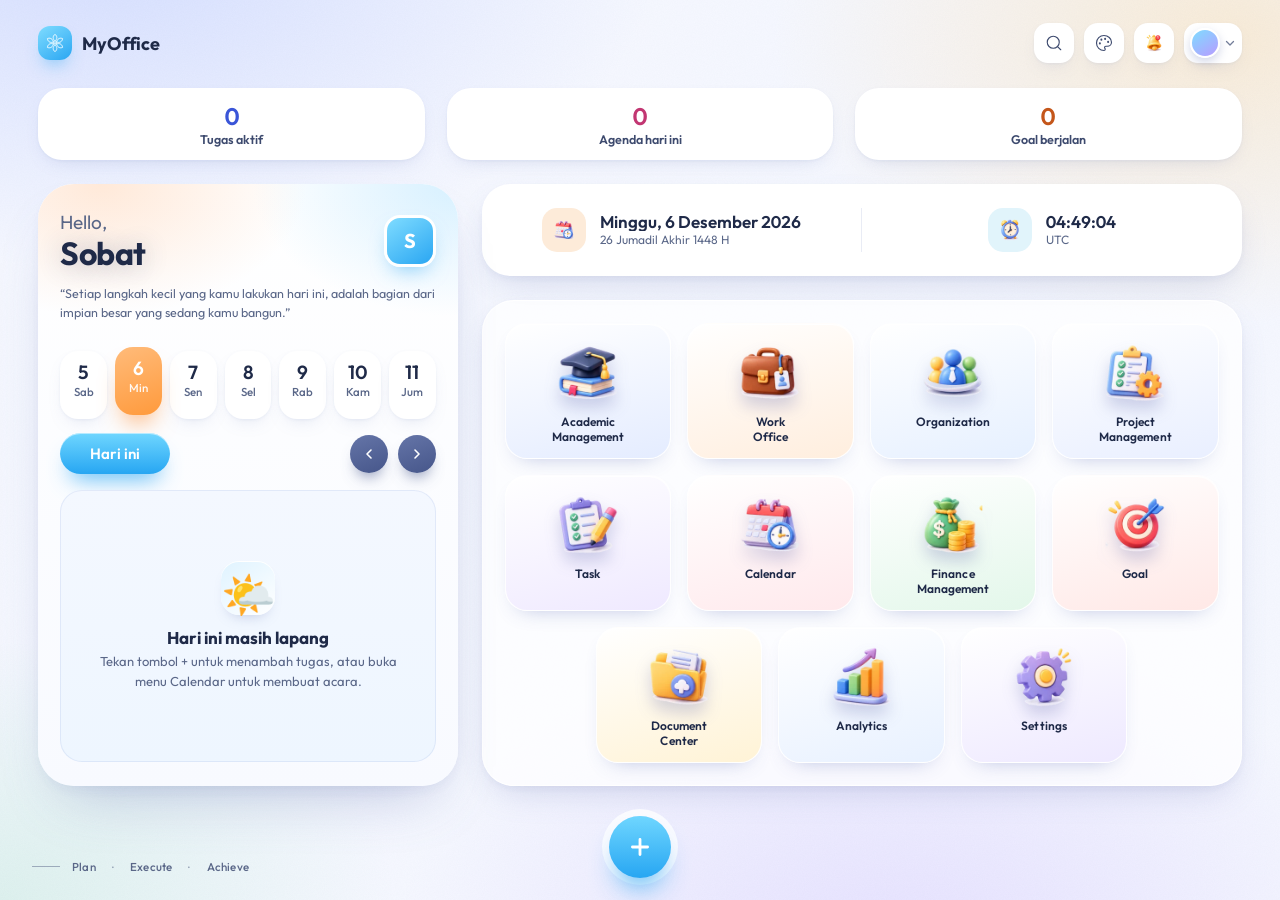
==== commit 06a681a6: "Add files via upload" ====
--- a/index.html
+++ b/index.html
@@ -133,23 +133,23 @@
 <!-- Ikon (Lucide-style) -->
 <svg width="0" height="0" style="position:absolute" aria-hidden="true">
   <defs>
-    <symbol id="i-academic" viewBox="0 0 24 24"><image href="icons/academic.png" x="0" y="0" width="24" height="24"/></symbol>
-    <symbol id="i-work" viewBox="0 0 24 24"><image href="icons/work.png" x="0" y="0" width="24" height="24"/></symbol>
-    <symbol id="i-org" viewBox="0 0 24 24"><image href="icons/org.png" x="0" y="0" width="24" height="24"/></symbol>
-    <symbol id="i-project" viewBox="0 0 24 24"><image href="icons/project.png" x="0" y="0" width="24" height="24"/></symbol>
-    <symbol id="i-task" viewBox="0 0 24 24"><image href="icons/task.png" x="0" y="0" width="24" height="24"/></symbol>
-    <symbol id="i-cal" viewBox="0 0 24 24"><image href="icons/cal.png" x="0" y="0" width="24" height="24"/></symbol>
-    <symbol id="i-fin" viewBox="0 0 24 24"><image href="icons/fin.png" x="0" y="0" width="24" height="24"/></symbol>
-    <symbol id="i-goal" viewBox="0 0 24 24"><image href="icons/goal.png" x="0" y="0" width="24" height="24"/></symbol>
-    <symbol id="i-doc" viewBox="0 0 24 24"><image href="icons/doc.png" x="0" y="0" width="24" height="24"/></symbol>
-    <symbol id="i-chart" viewBox="0 0 24 24"><image href="icons/chart.png" x="0" y="0" width="24" height="24"/></symbol>
-    <symbol id="i-set" viewBox="0 0 24 24"><image href="icons/set.png" x="0" y="0" width="24" height="24"/></symbol>
+    <symbol id="i-academic" viewBox="0 0 24 24"><image href="[data-uri]" xlink:href="[data-uri]" x="0" y="0" width="24" height="24"/></symbol>
+    <symbol id="i-work" viewBox="0 0 24 24"><image href="[data-uri]" xlink:href="[data-uri]" x="0" y="0" width="24" height="24"/></symbol>
+    <symbol id="i-org" viewBox="0 0 24 24"><image href="[data-uri]" xlink:href="[data-uri]" x="0" y="0" width="24" height="24"/></symbol>
+    <symbol id="i-project" viewBox="0 0 24 24"><image href="[data-uri]" xlink:href="[data-uri]" x="0" y="0" width="24" height="24"/></symbol>
+    <symbol id="i-task" viewBox="0 0 24 24"><image href="[data-uri]" xlink:href="[data-uri]" x="0" y="0" width="24" height="24"/></symbol>
+    <symbol id="i-cal" viewBox="0 0 24 24"><image href="[data-uri]" xlink:href="[data-uri]" x="0" y="0" width="24" height="24"/></symbol>
+    <symbol id="i-fin" viewBox="0 0 24 24"><image href="[data-uri]" xlink:href="[data-uri]" x="0" y="0" width="24" height="24"/></symbol>
+    <symbol id="i-goal" viewBox="0 0 24 24"><image href="[data-uri]" xlink:href="[data-uri]" x="0" y="0" width="24" height="24"/></symbol>
+    <symbol id="i-doc" viewBox="0 0 24 24"><image href="[data-uri]" xlink:href="[data-uri]" x="0" y="0" width="24" height="24"/></symbol>
+    <symbol id="i-chart" viewBox="0 0 24 24"><image href="[data-uri]" xlink:href="[data-uri]" x="0" y="0" width="24" height="24"/></symbol>
+    <symbol id="i-set" viewBox="0 0 24 24"><image href="[data-uri]" xlink:href="[data-uri]" x="0" y="0" width="24" height="24"/></symbol>
     <symbol id="i-search" viewBox="0 0 24 24"><circle cx="11" cy="11" r="8"/><path d="m21 21-4.3-4.3"/></symbol>
-    <symbol id="i-bell" viewBox="0 0 24 24"><image href="icons/bell.png" x="0" y="0" width="24" height="24"/></symbol>
-    <symbol id="i-clock" viewBox="0 0 24 24"><image href="icons/clock.png" x="0" y="0" width="24" height="24"/></symbol>
+    <symbol id="i-bell" viewBox="0 0 24 24"><image href="[data-uri]" xlink:href="[data-uri]" x="0" y="0" width="24" height="24"/></symbol>
+    <symbol id="i-clock" viewBox="0 0 24 24"><image href="[data-uri]" xlink:href="[data-uri]" x="0" y="0" width="24" height="24"/></symbol>
     <symbol id="i-palette" viewBox="0 0 24 24"><circle cx="13.5" cy="6.5" r=".6"/><circle cx="17.5" cy="10.5" r=".6"/><circle cx="8.5" cy="7.5" r=".6"/><circle cx="6.5" cy="12.5" r=".6"/><path d="M12 2C6.5 2 2 6.5 2 12s4.5 10 10 10c.93 0 1.65-.75 1.65-1.69 0-.44-.18-.83-.44-1.12-.29-.29-.44-.65-.44-1.13a1.64 1.64 0 0 1 1.67-1.67h2c3.05 0 5.55-2.5 5.55-5.55C21.97 6.01 17.46 2 12 2z"/></symbol>
     <symbol id="i-cloud" viewBox="0 0 24 24"><path d="M12 2v2M4.93 4.93l1.41 1.41M20 12h2M19.07 4.93l-1.41 1.41M15.95 12.65a4 4 0 0 0-5.93-4.13"/><path d="M13 22H7a5 5 0 1 1 4.9-6H13a3 3 0 0 1 0 6Z"/></symbol>
-      <symbol id="i-book" viewBox="0 0 24 24"><image href="icons/book.png" x="0" y="0" width="24" height="24"/></symbol>
+      <symbol id="i-book" viewBox="0 0 24 24"><image href="[data-uri]" xlink:href="[data-uri]" x="0" y="0" width="24" height="24"/></symbol>
   </defs>
 </svg>
 
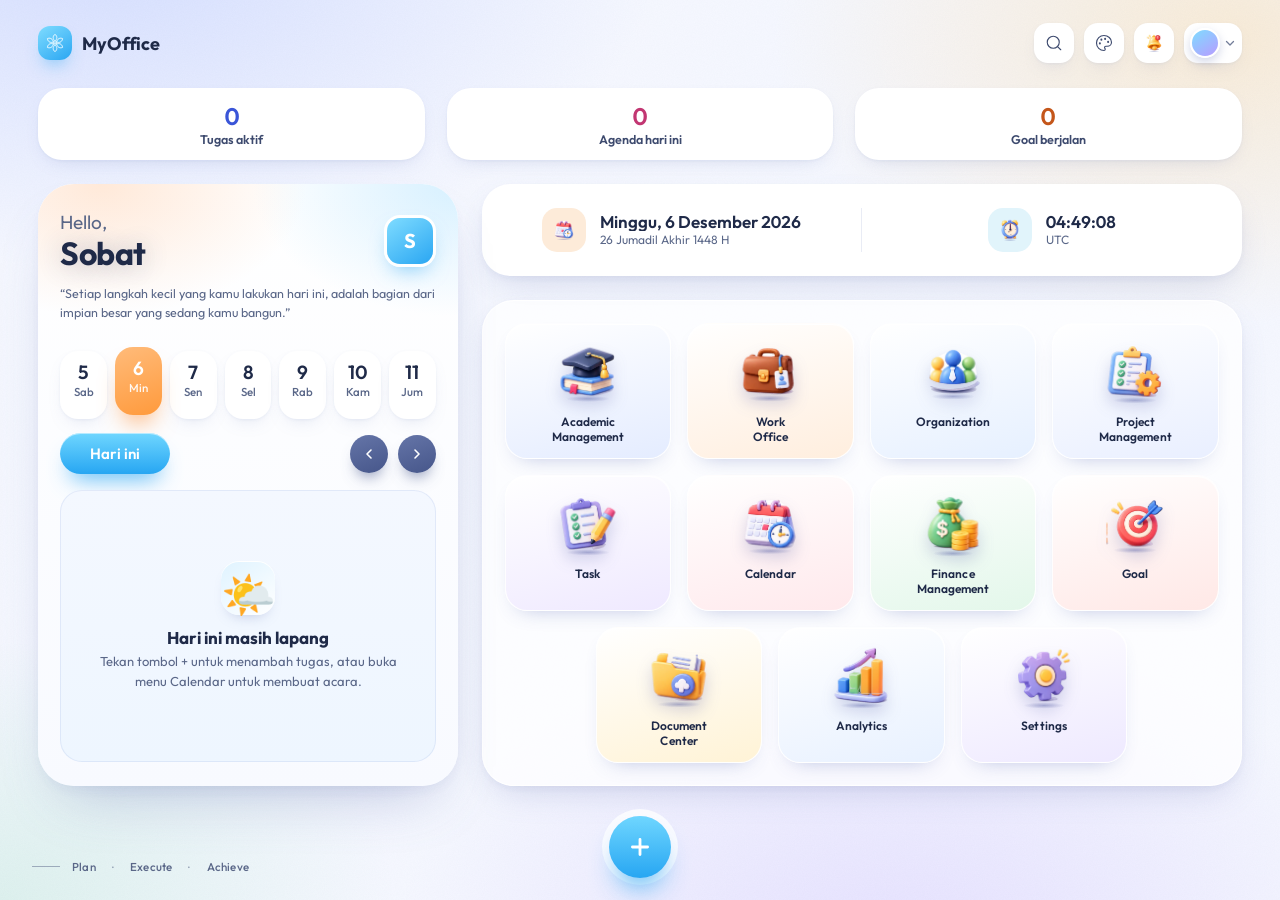
==== commit f109063e: "Add files via upload" ====
--- a/index.html
+++ b/index.html
@@ -133,23 +133,23 @@
 <!-- Ikon (Lucide-style) -->
 <svg width="0" height="0" style="position:absolute" aria-hidden="true">
   <defs>
-    <symbol id="i-academic" viewBox="0 0 24 24"><image href="[data-uri]" xlink:href="[data-uri]" x="0" y="0" width="24" height="24"/></symbol>
-    <symbol id="i-work" viewBox="0 0 24 24"><image href="[data-uri]" xlink:href="[data-uri]" x="0" y="0" width="24" height="24"/></symbol>
-    <symbol id="i-org" viewBox="0 0 24 24"><image href="[data-uri]" xlink:href="[data-uri]" x="0" y="0" width="24" height="24"/></symbol>
-    <symbol id="i-project" viewBox="0 0 24 24"><image href="[data-uri]" xlink:href="[data-uri]" x="0" y="0" width="24" height="24"/></symbol>
-    <symbol id="i-task" viewBox="0 0 24 24"><image href="[data-uri]" xlink:href="[data-uri]" x="0" y="0" width="24" height="24"/></symbol>
-    <symbol id="i-cal" viewBox="0 0 24 24"><image href="[data-uri]" xlink:href="[data-uri]" x="0" y="0" width="24" height="24"/></symbol>
-    <symbol id="i-fin" viewBox="0 0 24 24"><image href="[data-uri]" xlink:href="[data-uri]" x="0" y="0" width="24" height="24"/></symbol>
-    <symbol id="i-goal" viewBox="0 0 24 24"><image href="[data-uri]" xlink:href="[data-uri]" x="0" y="0" width="24" height="24"/></symbol>
-    <symbol id="i-doc" viewBox="0 0 24 24"><image href="[data-uri]" xlink:href="[data-uri]" x="0" y="0" width="24" height="24"/></symbol>
-    <symbol id="i-chart" viewBox="0 0 24 24"><image href="[data-uri]" xlink:href="[data-uri]" x="0" y="0" width="24" height="24"/></symbol>
-    <symbol id="i-set" viewBox="0 0 24 24"><image href="[data-uri]" xlink:href="[data-uri]" x="0" y="0" width="24" height="24"/></symbol>
+    <symbol id="i-academic" viewBox="0 0 24 24"><image href="[data-uri]" xlink:href="[data-uri]" x="0" y="0" width="24" height="24"/></symbol>
+    <symbol id="i-work" viewBox="0 0 24 24"><image href="[data-uri]" xlink:href="[data-uri]" x="0" y="0" width="24" height="24"/></symbol>
+    <symbol id="i-org" viewBox="0 0 24 24"><image href="[data-uri]" xlink:href="[data-uri]" x="0" y="0" width="24" height="24"/></symbol>
+    <symbol id="i-project" viewBox="0 0 24 24"><image href="[data-uri]" xlink:href="[data-uri]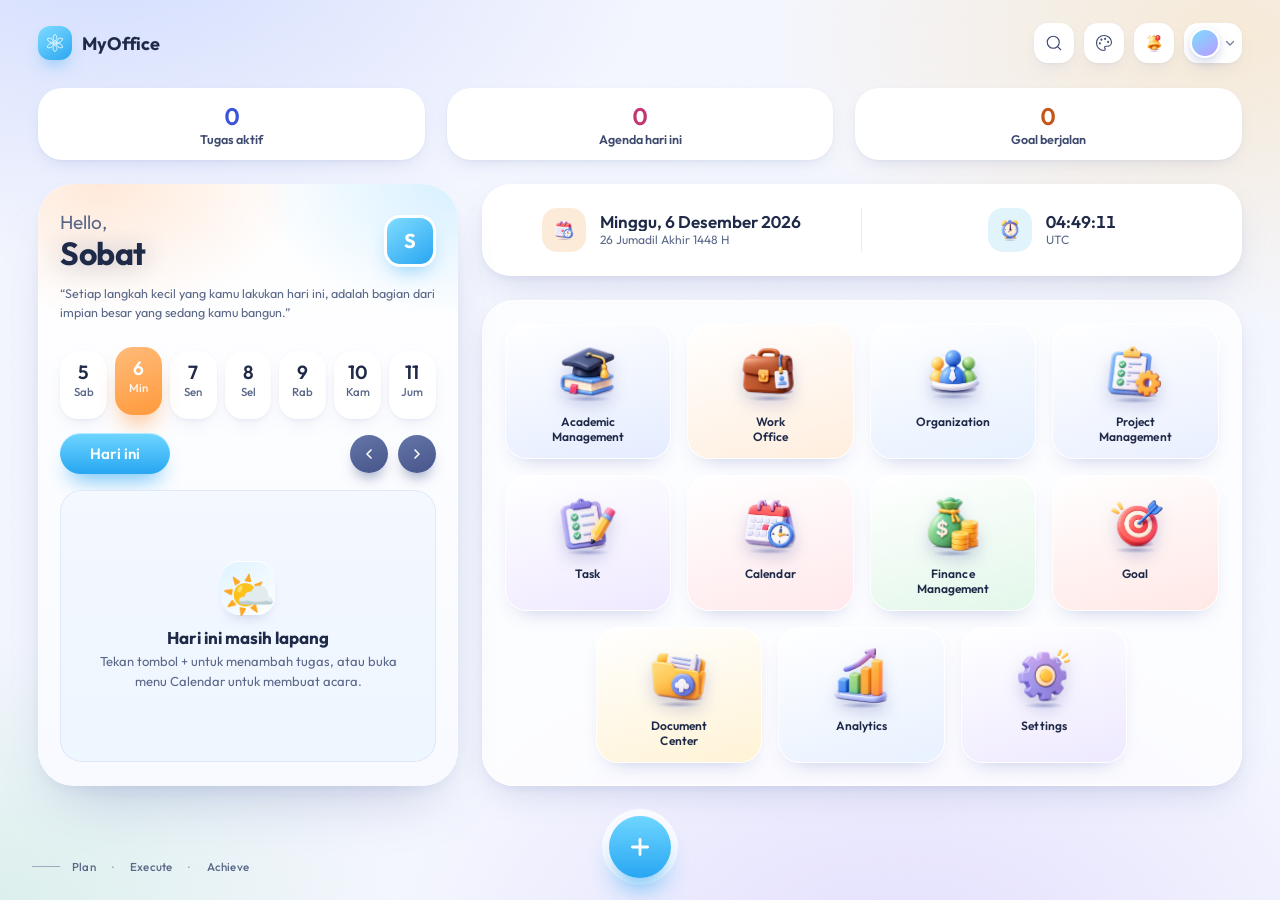
==== commit fb8a9d6a: "Add files via upload" ====
--- a/index.html
+++ b/index.html
@@ -135,15 +135,15 @@
   <defs>
     <symbol id="i-academic" viewBox="0 0 24 24"><image href="[data-uri]" xlink:href="[data-uri]" x="0" y="0" width="24" height="24"/></symbol>
     <symbol id="i-work" viewBox="0 0 24 24"><image href="[data-uri]" xlink:href="[data-uri]" x="0" y="0" width="24" height="24"/></symbol>
-    <symbol id="i-org" viewBox="0 0 24 24"><image href="[data-uri]" xlink:href="[data-uri]" x="0" y="0" width="24" height="24"/></symbol>
+    <symbol id="i-org" viewBox="0 0 24 24"><image href="[data-uri]" xlink:href="[data-uri]" x="0" y="0" width="24" height="24"/></symbol>
     <symbol id="i-project" viewBox="0 0 24 24"><image href="[data-uri]" xlink:href="[data-uri]" x="0" y="0" width="24" height="24"/></symbol>
-    <symbol id="i-task" viewBox="0 0 24 24"><image href="[data-uri]" xlink:href="[data-uri]" x="0" y="0" width="24" height="24"/></symbol>
+    <symbol id="i-task" viewBox="0 0 24 24"><image href="[data-uri]" xlink:href="[data-uri]" x="0" y="0" width="24" height="24"/></symbol>
     <symbol id="i-cal" viewBox="0 0 24 24"><image href="[data-uri]" xlink:href="[data-uri]" x="0" y="0" width="24" height="24"/></symbol>
     <symbol id="i-fin" viewBox="0 0 24 24"><image href="[data-uri]" xlink:href="[data-uri]" x="0" y="0" width="24" height="24"/></symbol>
-    <symbol id="i-goal" viewBox="0 0 24 24"><image href="[data-uri]" xlink:href="[data-uri]" x="0" y="0" width="24" height="24"/></symbol>
-    <symbol id="i-doc" viewBox="0 0 24 24"><image href="[data-uri]" xlink:href="[data-uri]" x="0" y="0" width="24" height="24"/></symbol>
+    <symbol id="i-goal" viewBox="0 0 24 24"><image href="[data-uri]" xlink:href="[data-uri]" x="0" y="0" width="24" height="24"/></symbol>
+    <symbol id="i-doc" viewBox="0 0 24 24"><image href="[data-uri]" xlink:href="[data-uri]" x="0" y="0" width="24" height="24"/></symbol>
     <symbol id="i-chart" viewBox="0 0 24 24"><image href="[data-uri]" xlink:href="[data-uri]" x="0" y="0" width="24" height="24"/></symbol>
-    <symbol id="i-set" viewBox="0 0 24 24"><image href="[data-uri]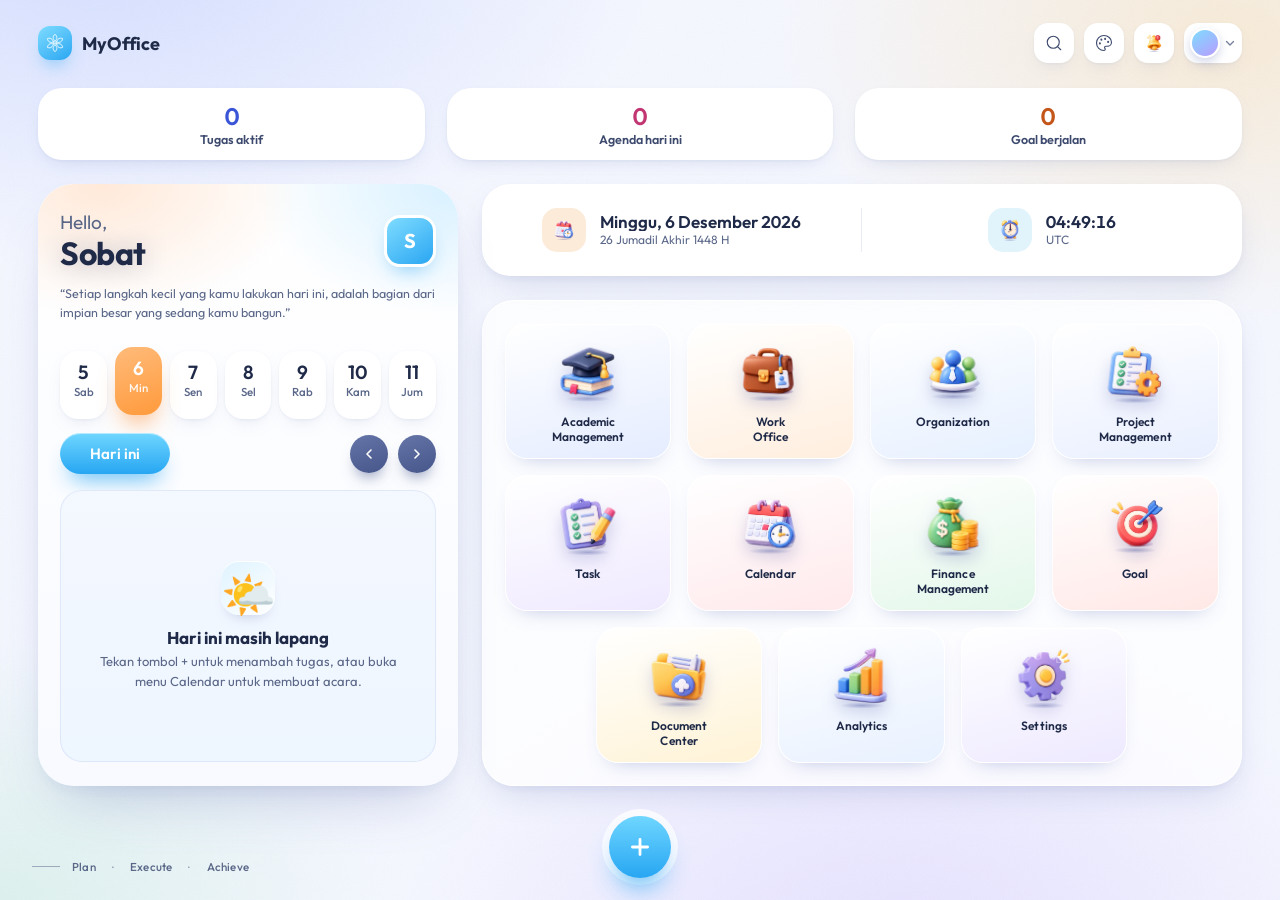
==== commit a5f5741c: "Add files via upload" ====
--- a/index.html
+++ b/index.html
@@ -143,7 +143,7 @@
     <symbol id="i-goal" viewBox="0 0 24 24"><image href="[data-uri]" xlink:href="[data-uri]" x="0" y="0" width="24" height="24"/></symbol>
     <symbol id="i-doc" viewBox="0 0 24 24"><image href="[data-uri]" xlink:href="[data-uri]" x="0" y="0" width="24" height="24"/></symbol>
     <symbol id="i-chart" viewBox="0 0 24 24"><image href="[data-uri]" xlink:href="[data-uri]" x="0" y="0" width="24" height="24"/></symbol>
-    <symbol id="i-set" viewBox="0 0 24 24"><image href="[data-uri]" xlink:href="[data-uri]" x="0" y="0" width="24" height="24"/></symbol>
+    <symbol id="i-set" viewBox="0 0 24 24"><image href="[data-uri]" xlink:href="[data-uri]" x="0" y="0" width="24" height="24"/></symbol>
     <symbol id="i-search" viewBox="0 0 24 24"><circle cx="11" cy="11" r="8"/><path d="m21 21-4.3-4.3"/></symbol>
     <symbol id="i-bell" viewBox="0 0 24 24"><image href="[data-uri]" xlink:href="[data-uri]" x="0" y="0" width="24" height="24"/></symbol>
     <symbol id="i-clock" viewBox="0 0 24 24"><image href="[data-uri]" xlink:href="[data-uri]" x="0" y="0" width="24" height="24"/></symbol>
--- a/app.css
+++ b/app.css
@@ -28,5 +28,5 @@
 html:root{--s-ink:#1f2a48;--s-ink2:#3d4a6e;--s-mute:#5a6788;--f-ink:#1f2a48;--f-ink2:#3d4a6e;--f-mute:#5a6788;--f-line:rgba(100,118,170,.20);}[data-sf=academic]{--m1:#4f5ee0;--m2:#7a4fdc}[data-sf=work]{--m1:#0a8a80;--m2:#1a6fb8}[data-sf=org]{--m1:#9a45d8;--m2:#cf3f8a}[data-sf=project]{--m1:#d2560c;--m2:#c93a3a}[data-sf=task]{--m1:#1a82d8;--m2:#3a63d0}[data-sf=cal]{--m1:#cc3274;--m2:#c85a14}[data-sf=fin]{--m1:#0b8f6a;--m2:#1479a8}[data-sf=goal]{--m1:#d03a5c;--m2:#c9571a}[data-sf=doc]{--m1:#9a6416;--m2:#b07722}[data-sf=ana]{--m1:#157fa8;--m2:#5262d4}[data-sf=set]{--m1:#566694;--m2:#6a78a8}html:root .hero{max-width:1240px;padding:12px clamp(16px,4vw,48px) 120px}html:root .today{width:100%;max-width:none;margin:0 0 22px;grid-template-columns:repeat(3,minmax(0,1fr));gap:22px}html:root .tchip{min-height:72px;border-radius:24px;background:#fff!important;border:0!important;box-shadow:var(--s-sh-s);color:var(--s-ink2)!important;flex-direction:column;justify-content:center}html:root .tchip b{font-size:24px;line-height:28px;filter:none!important}html:root .tchip span{font-size:12.5px;font-weight:600;opacity:1;color:var(--s-ink2)}html:root .tchip:nth-child(1){--tc:#3a55d8}html:root .tchip:nth-child(2){--tc:#c23672}html:root .tchip:nth-child(3){--tc:#c4561a}html:root .sf-grid{grid-template-columns:minmax(0,440px) minmax(0,1fr);gap:22px;align-items:stretch}html:root .sf-phone{display:flex;flex-direction:column;min-height:100%}html:root .sf-list{flex:1;min-height:120px}html:root .sf-side{gap:22px}html:root .sf-days{display:grid;grid-template-columns:repeat(7,minmax(0,1fr));gap:8px;margin:20px 0 0;padding:8px 0 14px;overflow:visible}html:root .sf-day{width:auto;min-width:0}html:root .sf-bar{margin:0 0 16px}html:root .info{min-height:92px;grid-template-columns:1fr 1px 1fr!important}html:root .info .cell{justify-content:center}html:root .nav{display:flex!important;flex-wrap:wrap;justify-content:center;gap:16px!important;padding:22px!important;align-items:stretch}html:root .nav a{width:calc((100% - 48px)/4)!important;flex:0 0 calc((100% - 48px)/4)!important;min-height:136px;justify-content:flex-start;padding:18px 8px 14px!important}html:root .nav a span{display:flex;align-items:flex-start;justify-content:center;min-height:30px;text-align:center;color:var(--s-ink)}html:root .foot-l{color:var(--s-mute)}@media (max-width:1000px){html:root .sf-grid{grid-template-columns:1fr}html:root .nav a{width:calc((100% - 32px)/3)!important;flex-basis:calc((100% - 32px)/3)!important}}@media (max-width:560px){html:root .today{gap:10px}html:root .nav{gap:10px!important;padding:14px!important}html:root .nav a{width:calc((100% - 20px)/3)!important;flex-basis:calc((100% - 20px)/3)!important;min-height:112px}}html:root .wo-top{align-items:center;padding:20px 28px 0}html:root .wo-l{display:flex;align-items:center;justify-content:flex-start;min-width:0}html:root .wo-r{display:flex;align-items:center;justify-content:flex-end;gap:10px}html:root .wo-search{height:40px;display:flex;align-items:center;gap:8px;padding:0 14px;border-radius:999px;min-width:0;width:min(300px,100%)}html:root .wo-frame .wo-search input{background:transparent!important;border:0!important;box-shadow:none!important;border-radius:0!important;padding:0!important;height:100%;flex:1;min-width:0;color:var(--s-ink)!important}html:root .wo-frame .wo-search input::placeholder{color:var(--s-mute);opacity:1}html:root .wo-coin{height:40px;display:inline-flex;align-items:center;gap:8px;padding:0 14px 0 6px;border-radius:999px;font-weight:700;color:var(--s-ink)!important}html:root .wo-x{width:40px!important;height:40px!important;display:grid;place-items:center;flex:none}html:root .wo-nav{gap:6px;padding:14px 20px 4px;align-items:center}html:root .wo-nav button{height:36px;display:inline-flex;align-items:center;padding:0 16px!important;border-radius:999px!important;color:var(--s-ink2)!important;font-weight:600}html:root .wo-nav button[aria-current=true]{color:#fff!important;background:linear-gradient(135deg,var(--m1),var(--m2))!important}html:root .wo-nav button[aria-current=true] *{color:#fff!important}html:root .wo-main{padding:0 28px 20px}html:root .wo-hero{margin:14px 0 0;padding:16px 20px 18px;border-radius:26px!important}html:root .wo-hero h1{font-size:clamp(28px,3.2vw,42px);line-height:1.08;letter-spacing:-.8px;color:var(--s-ink)!important;margin-top:6px}html:root .wo-hero h1.two{margin-top:0}html:root .wo-hero :is(span,small){color:var(--s-ink2)!important}html:root .wo-hero .cy{color:#0a7f76!important}html:root .wo-hero .rd{color:#c4402f!important}html:root .wo-card{color:var(--t,#fff)!important}html:root .wo-card :is(h3,b,small,span,p,em,i){color:inherit}html:root .wo-card .wo-tx small{color:inherit!important;opacity:.9}html:root .wo-card .wo-pill{color:#171720!important;background:rgba(255,255,255,.94)}html:root .wo-card .wo-pill *{color:#171720!important}html:root .wo-card .wo-st{color:#fff!important;background:rgba(0,0,0,.42)}html:root .wo-card.add{color:var(--s-ink2)!important}html:root .wo-card.add :is(b,small,div){color:var(--s-ink2)!important;opacity:1}html:root .wo-card.add .wo-plus{background:#fff!important;color:var(--s-ink)!important;box-shadow:var(--s-sh-s)}html:root .wo-arr{background:#fff!important;color:var(--s-ink2)!important;box-shadow:var(--s-sh-s)}html:root .wo-arr:hover{background:var(--m1)!important;color:#fff!important}html:root .wo-count{color:var(--s-mute)!important}html:root .wo-rail button,html:root .wo-chips button{color:var(--s-ink2)!important}html:root .wo-rail button[aria-pressed=true],html:root .wo-chips button[aria-pressed=true]{background:var(--s-ink)!important;color:#fff!important}html:root .wo-btn.go{color:#fff!important;background:linear-gradient(135deg,var(--m1),var(--m2))!important}html:root .wo-empty{color:var(--s-ink2)!important;margin:0 auto}html:root .wo-hint{color:var(--s-ink2)!important}html:root .wo-page{padding:18px 4px 28px}html:root .wo-h2{color:var(--s-ink)!important;font-size:26px;margin-bottom:16px!important}html:root .wo-grid{grid-template-columns:repeat(auto-fill,minmax(260px,1fr));gap:16px;align-items:stretch}html:root .wo-client{display:flex;align-items:flex-start;gap:14px;padding:18px}html:root .wo-av{flex:none;width:50px;height:50px;border-radius:16px;display:grid;place-items:center;font-weight:800;font-size:20px;color:#fff!important}html:root .wo-cb{flex:1;min-width:0;display:flex;flex-direction:column;align-self:stretch}html:root .wo-cb h3{font-size:17px;line-height:1.25;margin:0;color:var(--s-ink)}html:root .wo-cb small{margin-top:2px}html:root .wo-cb .wo-tags{margin-top:10px}html:root .wo-cb .wo-note{margin:10px 0 0;color:var(--s-ink2);flex:1}html:root .wo-cb .wo-row{margin-top:auto;padding-top:14px;display:flex;gap:8px}html:root .wo-addbox{min-height:150px;display:flex;flex-direction:column;align-items:center;justify-content:center;gap:6px;border-radius:22px!important;background:repeating-linear-gradient(135deg,#f3f6fc 0 14px,#eaeff9 14px 28px)!important;border:2px dashed rgba(100,118,170,.35)!important;color:var(--s-ink2)!important;font-weight:700;cursor:pointer}html:root .wo-addbox span{font-size:30px;line-height:1;font-weight:400;color:var(--s-ink)}html:root .wo-mini{height:30px;display:inline-flex;align-items:center;padding:0 14px!important;font-size:12px}html:root .wo-tags span{font-size:11.5px;font-weight:600;padding:4px 10px;border-radius:999px;color:var(--s-ink2)!important}html:root .wo-card .wo-tx,html:root .wo-card .wo-tx h3{color:var(--t,#fff)!important}html:root .wo-stage{height:calc(var(--cw)*1.46 + 30px)}html:root .wo-warn{background:#fff6dc;border:0;box-shadow:inset 0 0 0 1px #f1d998;color:#5c4a12!important;border-radius:18px;padding:12px 16px}html:root .wo-warn b{color:#7a5400!important}html:root .wo-tblwrap{border:0!important;background:#fff;border-radius:22px;box-shadow:var(--s-sh-s);overflow:hidden;overflow-x:auto}html:root .wo-tbl{border-collapse:separate;border-spacing:0}html:root .wo-tbl th{color:var(--s-mute)!important;background:#f6f8fd!important;border-bottom:1px solid var(--s-line)!important}html:root .wo-tbl td{border-bottom:1px solid var(--s-line2)!important;border-radius:0!important}html:root .wo-tbl td:first-child,html:root .wo-tbl td:last-child{border-radius:0!important}html:root .wo-tbl td.r{text-align:right}html:root .wo-stats{display:grid;grid-template-columns:repeat(auto-fit,minmax(200px,1fr));gap:14px;margin-bottom:16px}html:root .wo-stat{padding:16px 18px!important}html:root .wo-stat b{display:block;font-size:22px;color:var(--s-ink)!important}html:root .wo-stat span{color:var(--s-ink2)!important;font-size:12.5px}html:root .wo-card:not(.add){background:linear-gradient(165deg,var(--c) 0,var(--c) 38%,color-mix(in srgb,var(--c) 72%,#000) 100%)!important}html:root .wo-st{background:rgba(0,0,0,.45)!important}html:root .wo-x{background:linear-gradient(145deg,#ef6a78,#d23a4c)!important}html:root :is(.ac-btn.danger,.wo-btn.dng,.fn-btn.dng,.wo-mini.dng){color:#b82a3a!important;background:#ffeef0!important}html:root .wo-legend span,html:root .wo-lg span,html:root .wo-frame .wo-bar span{color:var(--s-ink2)!important}html:root .wo-t.done,html:root .wo-t[style*=line-through]{color:var(--s-mute)!important}html:root .wo-frame a{color:#0a6f8a!important}html:root .es-top{grid-template-columns:1fr auto 1fr;gap:16px;padding:20px 28px 0;align-items:center}html:root .es-logo{justify-self:start;width:40px;height:40px;background:linear-gradient(145deg,var(--m2),var(--m1))!important;box-shadow:0 12px 18px -10px var(--m1)}html:root .es-r{justify-self:end;gap:10px}html:root .es-av,html:root .es-x{width:40px;height:40px;flex:none}html:root .es-av{box-shadow:var(--s-sh-s);color:var(--m1)}html:root .es-x{color:var(--s-ink2);box-shadow:var(--s-sh-s)}html:root .es-x:hover{background:var(--m1);color:#fff}html:root .es-nav{gap:6px;padding:4px}html:root .es-nav>button{height:38px;display:inline-flex;align-items:center;padding:0 18px;border:0!important;border-radius:999px;color:var(--s-ink2)!important;font-weight:600;background:transparent}html:root .es-nav>button:hover{background:color-mix(in srgb,var(--m1) 10%,#fff);color:var(--s-ink)!important}html:root .es-nav>button[aria-current=true]{background:linear-gradient(135deg,var(--m1),var(--m2))!important;color:#fff!important;box-shadow:0 12px 18px -12px var(--m1)}html:root .es-sbox{height:38px;padding:0 14px;background:#fff;box-shadow:var(--s-sh-s);color:var(--s-ink2);margin-right:6px}html:root .es-frame .es-sbox input{background:transparent!important;border:0!important;box-shadow:none!important;border-radius:0!important;padding:0!important;height:100%;color:var(--s-ink)!important}html:root .es-frame .es-sbox input::placeholder{color:var(--s-mute)}html:root .es-main{padding:14px 28px 28px}html:root .es-hero{margin:0!important;min-height:300px;padding:36px 40px 28px;border-radius:30px;overflow:hidden;display:flex;flex-direction:column;justify-content:center}html:root .es-hero:not(.sm){background:linear-gradient(135deg,color-mix(in srgb,var(--m2) 22%,#fff),color-mix(in srgb,var(--m1) 14%,#fff))!important;box-shadow:var(--s-sh-s)}html:root .es-hero .es-txt{position:relative;z-index:2;max-width:52%}html:root .es-hero h1{color:var(--s-ink)!important;font-size:clamp(26px,3vw,38px);line-height:1.1;letter-spacing:-.7px;margin-bottom:12px}html:root .es-hero .es-meta,html:root .es-hero .es-meta span{color:var(--s-ink2)!important;font-weight:600}html:root .es-hero .es-meta svg{stroke:var(--s-ink2)}html:root .es-hero p,html:root .es-hero .es-desc{color:var(--s-ink2)!important}html:root .es-hero .es-art{opacity:1}html:root .es-buy{color:#fff!important}html:root .es-grid{grid-template-columns:repeat(3,minmax(0,1fr));gap:20px;padding:22px 0 0;align-items:stretch}html:root .es-card{aspect-ratio:16/10;border-radius:24px!important;overflow:hidden}html:root .es-cap{color:#fff!important;font-size:14px;text-shadow:0 1px 6px rgba(0,0,0,.5)}html:root .es-card.add .es-cap{color:var(--s-ink2)!important;text-shadow:none}html:root .es-card.add{background:repeating-linear-gradient(135deg,#f3f6fc 0 14px,#eaeff9 14px 28px)!important;border:2px dashed rgba(100,118,170,.35)!important}html:root .es-card em{color:#fff!important;background:var(--m1)!important}html:root .es-hint{color:var(--s-ink2)!important}html:root .es-tabs{border-bottom-color:var(--s-line)}html:root .es-tabs button{color:var(--s-ink2)!important}html:root .es-tabs button[aria-current=true],html:root .es-tabs button[aria-selected=true]{color:var(--m1)!important;border-bottom-color:var(--m1)!important}@media (max-width:980px){html:root .es-grid{grid-template-columns:repeat(2,minmax(0,1fr))}html:root .es-hero .es-txt{max-width:100%}}@media (max-width:620px){html:root .es-main{padding:10px 14px 24px}html:root .es-hero{padding:24px 20px;min-height:0}}html:root .es-card.on,html:root .es-card[aria-current=true]{box-shadow:0 0 0 3px var(--m1),var(--s-sh)!important;border-color:var(--m1)!important}html:root .kc-top{align-items:flex-end;margin:0 0 16px}html:root .kc-top h3{color:var(--s-ink)!important;font-size:clamp(28px,3.4vw,40px);letter-spacing:-.8px}html:root .kc-top p{color:var(--s-ink2)!important;max-width:44ch;font-size:13.5px;margin:0}html:root .kc-tools{margin-bottom:16px}html:root .kc-wrap{grid-template-columns:minmax(0,1.35fr) minmax(0,1fr);gap:22px;align-items:stretch}html:root .kc-cal{padding:26px 28px 22px;border-radius:28px;box-shadow:var(--s-sh-s)!important;background:#fff!important;display:flex;flex-direction:column}html:root .kc-nav{margin-bottom:18px}html:root .kc-nav b{color:var(--s-ink)!important}html:root .kc-nav b small{opacity:1;color:var(--s-mute)}html:root .kc-nb{width:44px;height:44px;border-radius:14px;border:0!important;background:#f1f4fb!important;color:var(--s-ink)!important;box-shadow:none;display:grid;place-items:center}html:root .kc-nb:hover{background:linear-gradient(135deg,var(--m1),var(--m2))!important;color:#fff!important;transform:none}html:root .kc-wk,html:root .kc-days{gap:8px}html:root .kc-wk span{color:var(--s-ink2)!important;font-size:12.5px;padding:2px 0 10px;text-transform:uppercase;letter-spacing:.4px}html:root .kc-wk span:nth-child(7){color:#c0303f!important}html:root .kc-d{aspect-ratio:1/1;border-radius:12px!important;background:#f3f6fc!important;color:var(--s-ink)!important;font-size:16px;font-weight:700;overflow:hidden;box-shadow:inset 0 0 0 1px var(--s-line2);place-content:center;gap:0}html:root .kc-d.out{background:transparent!important;box-shadow:none}html:root .kc-d b{font-weight:700;display:flex;flex-direction:column;align-items:center;line-height:1.1;color:inherit}html:root .kc-d small{font-size:10px!important;font-weight:600;opacity:1!important;color:var(--s-mute)!important;margin-top:2px}html:root .kc-d.pst{background:#eceff7!important;color:var(--s-ink2)!important}html:root .kc-d:hover{background:#e4eafa!important;transform:none;box-shadow:inset 0 0 0 2px color-mix(in srgb,var(--m1) 55%,transparent)}html:root .kc-d.td:not(.sel){box-shadow:inset 0 0 0 2px var(--m1)!important;color:var(--s-ink)!important}html:root .kc-d.sel{background:linear-gradient(145deg,var(--m1),var(--m2))!important;color:#fff!important;box-shadow:0 12px 18px -10px var(--m1)!important;transform:none}html:root .kc-d.sel small,html:root .kc-d.sel b{color:#fff!important}html:root .kc-blk{opacity:.22}html:root .kc-d.pst .kc-blk{opacity:.2}html:root .kc-d.sel .kc-blk{opacity:0}html:root .kc-dot{background:var(--m1)!important}html:root .kc-d.sel .kc-dot{background:#fff!important;box-shadow:none}html:root .kc-foot{border-top:1px solid var(--s-line)!important;color:var(--s-ink2)!important;margin-top:auto;padding-top:16px}html:root .kc-foot,html:root .kc-foot *{color:var(--s-ink2)}html:root .kc-today{color:var(--m1)!important;border-bottom-color:var(--m1)!important}html:root .kc-leg span{color:var(--s-ink2)!important;font-size:12.5px}html:root .kc-side{position:static;background:#fff!important;color:var(--s-ink)!important;border-radius:28px;padding:26px 28px;box-shadow:var(--s-sh-s)!important;align-content:start}html:root .kc-side>small{color:var(--m1)!important;font-size:15px;font-weight:800}html:root .kc-side>p{color:var(--s-ink2)!important}html:root .kc-ev{background:#f3f6fc!important;color:var(--s-ink)!important;border-radius:16px;padding:12px 16px}html:root .kc-ev:hover{background:#e8eefb!important;transform:none}html:root .kc-ev b{color:var(--s-ink)!important}html:root .kc-ev small,html:root .kc-ev span{color:var(--s-ink2)!important}html:root .kc-ev i{background:var(--c,var(--m1))}html:root .kc-add{background:linear-gradient(135deg,var(--m1),var(--m2))!important;color:#fff!important}@media (max-width:900px){html:root .kc-wrap{grid-template-columns:1fr}}@media (max-width:520px){html:root .kc-d{border-radius:9px!important}html:root .kc-cal{padding:18px 12px}html:root .kc-wk,html:root .kc-days{gap:4px}}html:root .ac-win>.ac-tabs .ac-side-foot,html:root .ac-win>.ac-tabs .ac-side-foot span,html:root .ac-win>.ac-tabs .ac-side-foot small{color:#fff!important;font-weight:600;text-shadow:0 1px 3px rgba(0,0,0,.3)}html:root .ac-side-foot kbd{color:var(--s-ink)!important}html:root:root:root:root:root .ac-ov[data-sf],html:root:root:root:root:root [data-sf]{--fb-mute:#5a6788;--mute:#5a6788;--gq-mute:#5a6788;--fb-sidei:#46547a;--s-mute:#5a6788}html:root:root:root .ac-ov.pj-skin :is(.pj-ban,.pj-nd,[class*=pj-][style*="--c1"]){background:linear-gradient(135deg,color-mix(in srgb,var(--c1,#3d6bff) 88%,#000),color-mix(in srgb,var(--c1,#3d6bff) 58%,#000))!important;color:#fff!important}html:root:root:root .ac-ov.pj-skin .pj-promo{background:linear-gradient(135deg,#c4501a,#9b3a12)!important;color:#fff!important}html:root:root:root .ac-ov.pj-skin :is(.pj-ban,.pj-nd,.pj-promo,[class*=pj-][style*="--c1"]) :is(h3,h4,p,b,small,span,em):not(.pj-or):not(.pj-gh){color:#fff!important;opacity:1}html:root:root:root .ac-ov.pj-skin :is(.pj-ban,.pj-nd,.pj-promo,[class*=pj-][style*="--c1"]) .pj-tag{background:rgba(0,0,0,.32)!important;color:#fff!important}html:root:root:root .ac-ov.pj-skin .pj-or{background:#fff!important;color:#7a2f08!important;box-shadow:0 8px 16px -10px rgba(0,0,0,.5)!important}html:root:root:root .ac-ov.pj-skin .pj-gh{background:rgba(255,255,255,.22)!important;color:#fff!important;box-shadow:none!important}html:root:root:root .ac-ov.pj-skin .pj-pen{background:rgba(0,0,0,.3)!important;color:#fff!important}html:root:root:root .ac-ov.pj-skin .pj-arr button{background:rgba(255,255,255,.9)!important;color:#1f2a48!important}html:root:root:root .ac-ov.pj-skin .pj-me small,html:root:root:root .ac-ov.pj-skin .pj-st small{color:var(--s-ink2)!important}html:root:root:root .ac-ov.pj-skin .pj-th span{color:var(--s-ink2)!important}html:root:root:root .ac-ov.pj-skin .pj-tr.hot{background:linear-gradient(135deg,var(--m1),var(--m2))!important;color:#fff!important}html:root:root:root .ac-ov.pj-skin .pj-tr.hot :is(span,b,small,button){color:#fff!important}html:root:root:root .ac-ov.pj-skin .pj-tr.hot .ac-btn{background:#fff!important;color:var(--s-ink)!important}html:root:root:root .ac-ov :is(.tk-pen,.tk-va){color:var(--m1)!important;font-weight:700}html:root:root:root .ac-ov .tk-wd{color:var(--s-ink2)!important;font-weight:700}html:root:root:root .ac-ov :is(.tk-hero,.tk-dash) :is(.tk-pen){color:var(--s-ink2)!important}html:root:root:root .ac-ov :is(.tk-segs button,.tk-seg button,[class*=tk-tab] button){color:var(--s-ink2)!important}html:root:root:root .ac-ov :is(.tk-segs button,.tk-seg button)[aria-pressed=true],html:root:root:root .ac-ov :is(.tk-segs button,.tk-seg button)[aria-selected=true]{color:#fff!important}html:root:root:root .ac-win>.ac-tabs .ac-tab{color:var(--s-ink2)!important;height:42px;border-radius:14px!important;gap:10px;display:flex;align-items:center;padding:0 14px;text-align:left}html:root:root:root .ac-win>.ac-tabs .ac-tab:hover{background:color-mix(in srgb,var(--m1) 10%,#fff)!important;color:var(--s-ink)!important}html:root:root:root .ac-win>.ac-tabs .ac-tab[aria-selected=true]{background:linear-gradient(135deg,var(--m1),var(--m2))!important;color:#fff!important;box-shadow:0 12px 18px -12px var(--m1)!important}html:root:root:root .ac-win>.ac-tabs .ac-tab[aria-selected=true] :is(svg,span,b,i,em){color:#fff!important;stroke:#fff}html:root:root:root .ac-chip{color:var(--s-ink2)!important}html:root:root:root .ac-chip[aria-pressed=true],html:root:root:root .ac-chip[aria-selected=true],html:root:root:root .ac-chip.on{background:linear-gradient(135deg,var(--m1),var(--m2))!important;color:#fff!important}html:root:root:root .ac-btn.pri,html:root:root:root .ac-btn.alt{background:linear-gradient(135deg,var(--m1),var(--m2))!important;color:#fff!important}html:root:root:root .ac-btn.pri *,html:root:root:root .ac-btn.alt *{color:#fff!important}html:root:root:root .ac-ov :is([class*=seg] button,[class*=-sw] button,[class*=toggle] button){color:var(--s-ink2)!important}html:root:root:root .ac-ov :is([class*=seg] button,[class*=-sw] button,[class*=toggle] button):is([aria-pressed=true],[aria-selected=true],.on){background:var(--s-ink)!important;color:#fff!important}[data-sf=goal]{--m1:#c92f52;--m2:#c0521a}[data-sf=set]{--m1:#4d5d8b;--m2:#62709f}html:root:root:root .gq-streak{color:#8a5200!important;background:#fff1d6!important;font-weight:700}html:root:root:root .ac-ov .gq-lv,html:root:root:root .ac-ov [class*=gq-] b.lv{color:#fff!important}html:root:root:root .gq-gi{color:var(--s-ink)!important}html:root:root:root .ac-badge.late{color:#b32a3a!important;background:#ffeef0!important}html:root:root:root .fn-app :is(small,.fn-mute,.fn-sub){color:var(--s-ink2)!important}html:root:root:root .fn-app button{color:inherit}html:root:root:root .ad-win{--ad-mute:#5c5a45;--mute:#5c5a45}html:root:root:root .ad-win :is(.ad-more,.ad-add,.ad-none,.ad-dl,.ad-sm,.t,p,span):not(.ad-bdg):not([class*=btn]){--mute:#5c5a45}html:root:root:root .ad-win :is(.ad-more,.ad-add,.ad-none,.ad-dl,.ad-sm){color:#5c5a45!important}html:root:root:root .ad-win .ad-bdg{background:#a35a12!important;color:#fff!important}html:root:root:root .ac-ov small{color:var(--s-ink2)}html:root:root:root .fn-cats{display:grid;grid-template-columns:repeat(5,minmax(0,1fr));gap:12px;overflow:visible;margin:16px 0 4px;padding:6px 0 10px}html:root:root:root .fn-cats button{width:auto;min-width:0}@media (max-width:760px){html:root:root:root .fn-cats{grid-template-columns:repeat(3,minmax(0,1fr))}}html:root:root:root .ac-win .cfgrow{display:grid;gap:8px;margin-top:18px}html:root:root:root .ac-win .cfgrow>label{color:var(--s-ink2)!important;font-weight:700;font-size:13px}html:root:root:root .ac-win .pv{display:flex;align-items:center;gap:16px;margin-bottom:6px}html:root:root:root .ac-win .pv small{opacity:1!important;color:var(--s-ink2)!important}html:root:root:root .ac-win .cfgrow input[type=text]{flex:1;min-width:0}html:root:root:root .ac-win .ac-card{padding:22px 24px}html:root:root:root .fn-app :is(.fn-nav,.fn-side,nav) :is(button,a)[aria-current=true],html:root:root:root .fn-app :is(.fn-nav,.fn-side,nav) :is(button,a)[aria-selected=true],html:root:root:root .fn-app :is(.fn-nav,.fn-side,nav) :is(button,a).on{color:#fff!important}html:root:root:root .fn-app :is(.fn-nav,.fn-side,nav) :is(button,a)[aria-current=true] *,html:root:root:root .fn-app :is(.fn-nav,.fn-side,nav) :is(button,a)[aria-selected=true] *{color:#fff!important;stroke:#fff}@media (max-width:560px){html:root .info{grid-template-columns:1fr!important}html:root .info .sep{display:none}html:root .info .cell{padding:12px 18px;justify-content:flex-start}html:root .info .cell+.sep+.cell{border-top:1px solid var(--s-line)}}
 @media (min-width:1100px){html:root:root .top{max-width:1480px;width:100%;margin:0 auto;padding-inline:clamp(24px,3vw,56px)}html:root:root .hero{max-width:1480px;display:flex;flex-direction:column;justify-content:center;padding:6px clamp(24px,3vw,56px) 96px;}html:root:root .today{margin-bottom:24px}html:root:root .sf-grid{grid-template-columns:minmax(380px,.8fr) minmax(0,1.45fr);gap:24px}html:root:root .sf-side{gap:24px}html:root:root .sf-list{display:flex;flex-direction:column}html:root:root .sf-list>.sf-empty:only-child{flex:1;flex-direction:column;justify-content:center;text-align:center;gap:10px;padding:28px 22px;background:linear-gradient(180deg,#f4f8ff 0,#eef6ff 100%);box-shadow:inset 0 0 0 1px rgba(90,120,200,.12);}html:root:root .sf-list>.sf-empty:only-child .sf-ic{font-size:44px}html:root:root .sf-list>.sf-empty:only-child b{font-size:17px}}html:root:root .nav a .ic{color:#fff!important;border:0;background:linear-gradient(145deg,var(--m2),var(--m1))!important;box-shadow:0 14px 20px -12px var(--m1),inset 0 1px 0 rgba(255,255,255,.35)!important;}html:root:root .nav a:hover .ic,html:root:root .nav a:focus-visible .ic{color:#fff!important;transform:translateY(-2px) scale(1.04);background:linear-gradient(145deg,var(--m2),var(--m1))!important;box-shadow:0 18px 26px -12px var(--m1),inset 0 1px 0 rgba(255,255,255,.45)!important;}html:root:root .nav a:nth-child(1){--m1:#5b6cf0;--m2:#9a7dff}html:root:root .nav a:nth-child(2){--m1:#12a594;--m2:#47c6e8}html:root:root .nav a:nth-child(3){--m1:#a65ae8;--m2:#ff7fb7}html:root:root .nav a:nth-child(4){--m1:#f07a2a;--m2:#ff6f61}html:root:root .nav a:nth-child(5){--m1:#2b8fee;--m2:#5fd0ff}html:root:root .nav a:nth-child(6){--m1:#ec5a9c;--m2:#ff9a47}html:root:root .nav a:nth-child(7){--m1:#10b387;--m2:#38bdf0}html:root:root .nav a:nth-child(8){--m1:#f2506f;--m2:#ffab4d}html:root:root .nav a:nth-child(9){--m1:#c98a3c;--m2:#f0c070}html:root:root .nav a:nth-child(10){--m1:#2fa8dc;--m2:#7b8cff}html:root:root .nav a:nth-child(11){--m1:#6d7fb0;--m2:#98a6dc}@media (min-width:1700px){html:root:root .hero{max-width:1640px}html:root:root .top{max-width:1640px}html:root:root .tchip{min-height:88px;border-radius:28px}html:root:root .tchip b{font-size:30px;line-height:34px}html:root:root .tchip span{font-size:14px}html:root:root .sf-phone{padding:32px 28px 30px}html:root:root .sf-hello h1{font-size:38px}html:root:root .info{min-height:108px}html:root:root .info .cell b{font-size:19px}html:root:root .nav{padding:28px!important;gap:20px!important}html:root:root .nav a{width:calc((100% - 60px)/4)!important;flex-basis:calc((100% - 60px)/4)!important;min-height:168px;gap:14px!important}html:root:root .nav a .ic{width:56px!important;height:56px!important;padding:15px;border-radius:19px}html:root:root .nav a span{font-size:14.5px;min-height:36px}}@media (min-width:1400px){html:root:root :is( .ac-ov:not(.ac-ov2) .ac-win:not(.ac-form):not(.vw),.ad-ov .ad-win,.wo-ov .wo-frame,.es-ov .es-frame,.fn-ov .fn-app ){width:min(1600px,calc(100vw - 72px))!important;height:min(980px,calc(100dvh - 56px))!important;}}html:root:root:root:root:root .fn-ov,html:root:root:root:root:root [data-wx=finance]{--cr:#f3fbf9;--cr2:#ffffff;--cr3:#dcf3ec;--red:#08806f;--red2:#05665a;--blue:#3558d4;--blue2:#5b82f0;--ink:#0f2d3a;--mute:#37535f;--line:rgba(11,110,120,.14);--fx-grad:linear-gradient(135deg,#077a6a 0%,#0a76a0 100%);--fx-coral:#c8334b;--fx-pos:#0e7a58;color:var(--ink);background-color:#e8f5f3!important;background-image: radial-gradient(55% 55% at 6% 8%,rgba(45,212,191,.38),transparent 70%),radial-gradient(50% 50% at 94% 10%,rgba(96,165,250,.38),transparent 70%),radial-gradient(55% 55% at 90% 96%,rgba(167,139,250,.30),transparent 70%),radial-gradient(45% 45% at 4% 94%,rgba(253,224,71,.22),transparent 70%)!important;}html:root:root .fn-app{background:var(--cr);box-shadow:0 0 0 8px rgba(255,255,255,.65),0 44px 90px -34px rgba(6,70,80,.45)!important;}html:root:root .fn-app :is(h1,h2,h3,h4,b,strong,label){color:inherit}html:root:root .fn-ttl{color:var(--ink)}html:root:root .fn-app .fn-hb button{background:#fff;color:var(--ink);box-shadow:0 8px 18px -10px rgba(6,70,80,.35)}html:root:root .fn-app .fn-hb button:hover{background:var(--cr3);color:var(--red2)}html:root:root .fn-app .fn-mon{background:#fff;box-shadow:0 8px 20px -14px rgba(6,70,80,.4)}html:root:root .fn-app .fn-mon b{color:var(--ink)}html:root:root .fn-app .fn-mon b::before{background:var(--fx-grad)}html:root:root .fn-app .fn-mon button{color:var(--red)}html:root:root .fn-app .fn-logo,html:root:root .fn-app .fn-logo *{color:#fff!important}html:root:root .fn-app .fn-logo{background:var(--fx-grad);box-shadow:inset 0 0 0 3px #fff,0 0 0 3px #7fd6c8}html:root:root .fn-app .fn-logo:has(.fn-im){background:#fff}html:root:root .fn-app .fn-brand b{color:var(--red2)}html:root:root .fn-app .fn-brand small,html:root:root .fn-sbb small{color:var(--mute)!important}html:root:root .fn-app .fn-nav{background:#fff;box-shadow:inset -1px 0 0 var(--line)}html:root:root .fn-app .fn-nav>button:not(.fn-fab){color:var(--ink)!important}html:root:root .fn-app .fn-nav>button:not(.fn-fab):not([aria-current=true]):hover{background:var(--cr3);color:var(--red2)!important}html:root:root .fn-app .fn-nav>button[aria-current=true]{background:var(--fx-grad)!important;color:#fff!important;box-shadow:0 14px 22px -14px #0a7a8a!important;}html:root:root .fn-app .fn-nav>button[aria-current=true] :is(svg,span,b,small,i){color:#fff!important;stroke:#fff}html:root:root .fn-app .fn-nav .fn-fab,html:root:root .fn-app .fn-nav .fn-fab :is(span,svg,b){color:#fff!important}html:root:root .fn-app .fn-nav .fn-fab{background:linear-gradient(135deg,#3558d4,#2a44b4)!important;box-shadow:0 16px 26px -14px #2a44b4!important}html:root:root .fn-app .fn-fab i{background:#fff;color:#2a44b4!important}html:root:root .fn-app .fn-seg{background:var(--cr3)}html:root:root .fn-app .fn-seg button{color:var(--mute)!important}html:root:root .fn-app .fn-seg button:hover{color:var(--ink)!important}html:root:root .fn-app .fn-seg button[aria-pressed=true],html:root:root .fn-app .fn-seg button[aria-selected=true],html:root:root .fn-app .fn-seg button[aria-current=true]{background:var(--fx-grad)!important;color:#fff!important;box-shadow:0 10px 16px -12px #0a7a8a!important;}html:root:root .fn-app .fn-chips button{background:#fff;color:var(--ink)!important;box-shadow:inset 0 0 0 1.5px var(--line)}html:root:root .fn-app .fn-chips button:hover{box-shadow:inset 0 0 0 1.5px var(--red)}html:root:root .fn-app .fn-chips button[aria-pressed=true],html:root:root .fn-app .fn-chips button[aria-selected=true],html:root:root .fn-app .fn-chips button.on{background:var(--fx-grad)!important;color:#fff!important;box-shadow:none!important;}html:root:root .fn-app .fn-chips button[aria-pressed=true] *{color:#fff!important}html:root:root .fn-app :is(.fn-btn:not(.ghost):not(.dng):not(.w),.fn-pill,.fn-plus,.fn-st button:not(:first-child)){background:var(--fx-grad)!important;color:#fff!important;box-shadow:0 12px 20px -12px #0a7a8a!important;}html:root:root .fn-app :is(.fn-btn:not(.ghost):not(.dng):not(.w),.fn-pill,.fn-plus) :is(svg,span,b,i){color:#fff!important}html:root:root .fn-app .fn-btn.w{background:#fff!important;color:var(--red2)!important;box-shadow:0 12px 20px -12px rgba(0,40,60,.5)!important}html:root:root .fn-app .fn-btn.ghost{background:#fff!important;color:var(--ink)!important;box-shadow:inset 0 0 0 1.5px var(--line)!important}html:root:root .fn-app .fn-btn.dng{background:#ffeef0!important;color:var(--fx-coral)!important}html:root:root .fn-app .fn-st button:first-child{background:#fff;color:var(--red)!important;box-shadow:inset 0 0 0 1.5px var(--line)}html:root:root .fn-app .fn-lnk,html:root:root .fn-app .fn-cats small{color:var(--red2)!important}html:root:root .fn-app .fn-pr>span,html:root:root .fn-app .fn-rc strong,html:root:root .fn-app .fn-paper h4{color:var(--red2)}html:root:root .fn-app .fn-ban{background: radial-gradient(90% 90% at 88% 12%,rgba(255,255,255,.28),transparent 60%),radial-gradient(70% 80% at 0% 100%,rgba(45,212,191,.55),transparent 65%),linear-gradient(135deg,#0b8f84 0%,#0b78b0 55%,#3558d4 100%);box-shadow:0 26px 40px -26px rgba(11,100,150,.65);}html:root:root .fn-app .fn-ban :is(h1,p,b,span){color:#fff!important}html:root:root .fn-app .fn-ban p{opacity:1}html:root:root .fn-app .fn-cats button{background:#fff;box-shadow:0 12px 22px -16px rgba(6,70,80,.45),inset 0 0 0 1px var(--line);color:var(--ink)}html:root:root .fn-app .fn-cats button:hover{box-shadow:0 16px 26px -16px rgba(6,70,80,.55),inset 0 0 0 1.5px var(--red)}html:root:root .fn-app .fn-cats .on{box-shadow:inset 0 0 0 2px var(--red),0 12px 22px -16px rgba(6,70,80,.55)}html:root:root .fn-app .fn-flds :is(input,select,textarea){background:#fff;color:var(--ink);box-shadow:inset 0 0 0 1.5px var(--line)}html:root:root .fn-app .fn-flds :is(input,select,textarea):focus{box-shadow:inset 0 0 0 2px var(--red)}html:root:root .fn-app .fn-flds span{color:var(--mute)}html:root:root .fn-app :is(small,.fn-mute,.fn-sub){color:var(--mute)!important}html:root:root .fn-ov .pos,html:root:root .an-bd em.pos,html:root:root .an-d.g{color:var(--fx-pos)!important}html:root:root .fn-ov .neg,html:root:root .an-d.b{color:var(--fx-coral)!important}html:root:root .fn-meter i{background:var(--fx-grad)}html:root:root .fn-meter i.warn{background:#f0a02c}html:root:root .fn-meter i.bad{background:var(--fx-coral)}html:root:root .an-ins li.k-good{box-shadow:inset 3px 0 0 var(--fx-pos)}html:root:root .an-ins li.k-bad{box-shadow:inset 3px 0 0 var(--fx-coral)}html:root:root .an-lg .b::before{background:var(--fx-coral)}html:root:root .an-lg .c::before{background:#0b8fb5}html:root:root .fn-ov :focus-visible{outline:3px solid #5b82f0;outline-offset:2px}html:root:root:root:root:root [data-wx=finance]>:first-child{background-image:linear-gradient(160deg,#effaf7 0,#e6f3fb 60%,#e9eefc 100%)!important;}html:root:root:root:root:root [data-wx=finance]{--wx-glow:rgba(16,160,150,.38)}html:root:root:root .fn-app .fn-sum.one>div{background:linear-gradient(135deg,#077a6a 0%,#0a76a0 100%);box-shadow:0 20px 30px -22px #0a7a8a}html:root:root:root .fn-app .fn-sum.one small{color:#e6fbf6!important}html:root:root:root .fn-app .fn-sum.one b{color:#fff!important}html:root:root:root .fn-app :is(.fn-tot,.fn-card,.fn-pill) :is(span,small,b,strong,p,h3,h4,em){color:#fff!important}html:root:root:root .fn-app .fn-tot{background:linear-gradient(135deg,#3558d4,#2a44b4)}@media (min-width:900px){html:root:root:root .fn-app .fn-two{max-width:520px}html:root:root:root .fn-app .fn-it:hover{box-shadow:0 22px 30px -20px rgba(6,70,80,.6)}}@media (min-width:900px){html:root:root:root .fn-app .fn-v>:is(.fn-grid,.fn-lst,.fn-hm,.fn-chips,.fn-cats,.fn-hs,.fn-sum:not(.one)){max-width:none;margin-left:0;margin-right:0}}html:root:root:root .fn-app :is(input,textarea)::placeholder{color:#5b7480;opacity:1}html:root:root:root .fn-app .fn-search :is(input){background:#fff;box-shadow:inset 0 0 0 1.5px var(--line);color:var(--ink)}@media (max-width:899px){html:root:root:root .fn-app .fn-nav>button[aria-current=true]{border-radius:20px!important;margin:6px 2px!important;padding:4px 0!important;background:var(--fx-grad)!important;box-shadow:0 8px 14px -10px #0a7a8a!important;}}html:root:root body{background: radial-gradient(900px 520px at 8% -6%,rgba(120,150,255,.26),transparent 62%),radial-gradient(760px 480px at 96% 4%,rgba(255,196,92,.24),transparent 60%),radial-gradient(820px 560px at 70% 108%,rgba(170,140,255,.22),transparent 62%),radial-gradient(640px 420px at 0% 100%,rgba(112,210,160,.18),transparent 62%),#f6f8ff!important}html:root:root .nav a{background:linear-gradient(165deg,#fff 0,var(--t,#eef3ff) 100%)!important;border:1px solid rgba(255,255,255,.9);box-shadow:0 10px 22px -14px rgba(70,90,170,.45),inset 0 1px 0 #fff!important}html:root:root .nav a:nth-child(1){--t:#e4ecff}html:root:root .nav a:nth-child(2){--t:#ffeede}html:root:root .nav a:nth-child(3){--t:#e6f0ff}html:root:root .nav a:nth-child(4){--t:#e9efff}html:root:root .nav a:nth-child(5){--t:#efe9ff}html:root:root .nav a:nth-child(6){--t:#ffe9ec}html:root:root .nav a:nth-child(7){--t:#e3f7ea}html:root:root .nav a:nth-child(8){--t:#ffe8e6}html:root:root .nav a:nth-child(9){--t:#fff3d6}html:root:root .nav a:nth-child(10){--t:#e8f1ff}html:root:root .nav a:nth-child(11){--t:#eee9ff}html:root:root .nav a .ic{width:62px!important;height:62px!important;padding:0!important;border-radius:0!important;background:none!important;box-shadow:none!important;overflow:visible;filter:drop-shadow(0 9px 8px rgba(60,70,150,.22));transition:translate .35s cubic-bezier(.3,1.6,.5,1),scale .35s cubic-bezier(.3,1.6,.5,1),filter .3s}html:root:root .nav a:hover .ic,html:root:root .nav a:focus-visible .ic{translate:0 -5px;scale:1.12;filter:drop-shadow(0 15px 11px rgba(60,70,150,.3))!important;box-shadow:none!important}html:root:root .nav a:active .ic{scale:.94}@media (max-width:700px){html:root:root .nav a .ic{width:50px!important;height:50px!important}}.fn-3d{width:26px;height:26px;object-fit:contain;display:block;filter:drop-shadow(0 3px 3px rgba(60,70,150,.25))}.fn-nav button .fn-3d{width:30px;height:30px;margin:0 auto}.atm-grid{display:grid;grid-template-columns:repeat(auto-fill,minmax(min(100%,300px),1fr));gap:18px;margin-top:6px}html:root .atm{--g1:#2f5bd8;--g2:#6a8cff;position:relative;display:block;width:100%;max-width:400px;aspect-ratio:856/540;margin:0 auto;padding:0;border:0;border-radius:5.2% / 8.2%;overflow:hidden;color:#fff;text-align:left;cursor:pointer;isolation:isolate;container-type:inline-size;background:linear-gradient(135deg,var(--g1),var(--g2));box-shadow:0 22px 30px -18px rgba(25,40,110,.7),0 2px 0 rgba(255,255,255,.35) inset,0 0 0 1px rgba(0,0,0,.14);transition:transform .3s cubic-bezier(.2,.9,.3,1.2),box-shadow .3s}html:root .atm:hover{transform:translateY(-5px) rotate(-.6deg);box-shadow:0 30px 34px -18px rgba(25,40,110,.75),0 2px 0 rgba(255,255,255,.35) inset}html:root .atm:active{transform:scale(.97)}html:root .atm.c0{--g1:#1f3fae;--g2:#5b8cff}html:root .atm.c1{--g1:#6a3fd0;--g2:#a98bff}html:root .atm.c2{--g1:#0f8a6a;--g2:#4fd1a0}html:root .atm.c3{--g1:#d9552b;--g2:#ffb04a}html:root .atm.c4{--g1:#1c2233;--g2:#4a5878}html:root .atm.c5{--g1:#c2306a;--g2:#ff8aa8}html:root .atm.t-ew.c0,html:root .atm.t-ew.c4{--g1:#7a3fe0;--g2:#4aa8ff}.atm.off{filter:grayscale(.85);opacity:.7}.atm-pat{position:absolute;inset:0;z-index:-2;background: radial-gradient(circle at 88% -10%,rgba(255,255,255,.34) 0 26%,transparent 27%),radial-gradient(circle at 105% 70%,rgba(255,255,255,.16) 0 32%,transparent 33%),repeating-linear-gradient(115deg,rgba(255,255,255,.05) 0 2px,transparent 2px 9px)}.atm-bg{position:absolute;inset:0;width:100%;height:100%;object-fit:cover;z-index:-2}.atm-sh{position:absolute;inset:0;z-index:-1;pointer-events:none;background:linear-gradient(112deg,rgba(255,255,255,.34) 0,rgba(255,255,255,.06) 34%,transparent 46%,transparent 70%,rgba(255,255,255,.12) 100%)}.atm.has-img:not(.plain)::before{content:"";position:absolute;inset:0;z-index:-1;background:linear-gradient(180deg,rgba(0,0,0,.34),transparent 38%,transparent 52%,rgba(0,0,0,.52))}.atm-top{position:absolute;left:6.5%;right:6.5%;top:8%;display:flex;justify-content:space-between;align-items:baseline;gap:8px;text-shadow:0 1px 3px rgba(0,0,0,.35)}.atm-top em{font:800 clamp(14px,5.2cqw,20px)/1.1 var(--disp,inherit);font-style:normal;letter-spacing:.02em;overflow:hidden;text-overflow:ellipsis;white-space:nowrap}.atm-top small{font:700 clamp(9px,2.8cqw,11px) var(--disp,inherit);letter-spacing:.14em;text-transform:uppercase;opacity:.85;white-space:nowrap}.atm-mid{position:absolute;left:6.5%;top:30%;display:flex;align-items:center;gap:5%}.atm-chip{display:block;width:clamp(38px,13cqw,54px);aspect-ratio:1.28;border-radius:18% / 22%;position:relative;background:linear-gradient(135deg,#f6dc8a,#c9a043 55%,#f1d27c);box-shadow:inset 0 0 0 1px rgba(90,60,0,.35),0 2px 3px rgba(0,0,0,.25)}.atm-chip::before{content:"";position:absolute;inset:18% 12%;border-radius:8%;background: linear-gradient(90deg,transparent 31%,rgba(90,60,0,.38) 31% 33%,transparent 33% 66%,rgba(90,60,0,.38) 66% 68%,transparent 68%),linear-gradient(0deg,transparent 46%,rgba(90,60,0,.38) 46% 54%,transparent 54%)}.atm-nfc{width:clamp(18px,6cqw,26px);height:auto;opacity:.9;filter:drop-shadow(0 1px 2px rgba(0,0,0,.3))}.atm-no{position:absolute;left:6.5%;right:6.5%;top:52%;font:600 clamp(15px,5.6cqw,22px)/1 "Courier New",ui-monospace,monospace;letter-spacing:.14em;text-shadow:0 1px 0 rgba(0,0,0,.35),0 -1px 0 rgba(255,255,255,.25);white-space:nowrap}.atm-bot{position:absolute;left:6.5%;right:6.5%;bottom:8%;display:flex;justify-content:space-between;align-items:flex-end;gap:10px}.atm-bot small{display:block;font:600 clamp(7px,2.1cqw,9px) var(--disp,inherit);letter-spacing:.14em;opacity:.8}.atm-bot strong{display:block;font:700 clamp(11px,3.6cqw,14px)/1.15 var(--disp,inherit);letter-spacing:.06em;max-width:48cqw;overflow:hidden;text-overflow:ellipsis;white-space:nowrap;text-shadow:0 1px 2px rgba(0,0,0,.35)}.atm-bal{position:absolute;right:6.5%;top:32%;text-align:right;font:800 clamp(15px,5.6cqw,22px)/1.1 var(--disp,inherit);text-shadow:0 1px 3px rgba(0,0,0,.4)}.atm-bal small{display:block;font:600 clamp(8px,2.3cqw,10px) var(--disp,inherit);letter-spacing:.14em;text-transform:uppercase;opacity:.85}.atm-bal.neg{color:#ffd0d0}.atm.plain .atm-bal{top:auto;bottom:6%;right:5%;padding:6px 12px;border-radius:999px;background:rgba(15,20,40,.6);-webkit-backdrop-filter:blur(6px);backdrop-filter:blur(6px)}.atm-visa{font:italic 900 clamp(18px,6.4cqw,26px) Arial,sans-serif;letter-spacing:-.02em;text-shadow:0 1px 3px rgba(0,0,0,.3)}.atm-gpn{font:900 clamp(14px,4.8cqw,19px) Arial,sans-serif;padding:2px 8px;border-radius:6px;border:2px solid rgba(255,255,255,.9);letter-spacing:.08em}.atm-mc{display:flex}.atm-mc u{width:clamp(22px,7.4cqw,32px);aspect-ratio:1;border-radius:50%;background:#eb001b;mix-blend-mode:normal;opacity:.95}.atm-mc u+u{background:#f79e1b;margin-left:-38%;opacity:.92}html:root:root:root:root .atm,html:root:root:root:root .atm *{color:#fff!important}html:root:root:root:root .atm .atm-bal.neg{color:#ffd0d0!important}html:root:root:root:root .atm .atm-bal,html:root:root:root:root .atm .atm-no,html:root:root:root:root .atm .atm-top em{opacity:1!important}.nav a::before{display:none!important}html:root:root .nav a:hover,html:root:root .nav a:active,html:root:root .nav a:focus{transform:none!important;opacity:1!important;outline:none;background:linear-gradient(165deg,#fff 0,var(--t,#eef3ff) 100%)!important;box-shadow:0 10px 22px -14px rgba(70,90,170,.45),inset 0 1px 0 #fff!important}html:root:root .nav a:hover .ic,html:root:root .nav a:active .ic{background:none!important}
 .lv{display:block;overflow:visible}.lv *{transform-box:view-box}.lv .sh{transform-origin:50px 92px}@keyframes lvSpin{to{transform:rotate(360deg)}}@keyframes lvSpinR{to{transform:rotate(-360deg)}}@keyframes lvTw{0%,100%{transform:scale(0) rotate(0);opacity:0}50%{transform:scale(1) rotate(60deg);opacity:1}}@keyframes lvFlick{0%,100%{opacity:1}35%{opacity:.25}60%{opacity:.9}80%{opacity:.4}}html.mo-anim .nav a .ic:not(.ic-in):not(.ic-go){opacity:0}html.mo-anim:root:root .nav a .ic.ic-in{animation:lvIn .95s cubic-bezier(.3,1.45,.5,1) var(--d,0s) both}html.mo-anim:root:root .nav a .ic.ic-go{animation:lvGo 1s cubic-bezier(.3,1.4,.5,1) both;--k:.32}@keyframes lvIn{0%{transform:translateY(16px) scale(.35);opacity:0}100%{transform:none;opacity:1}}@keyframes lvGo{0%{transform:none}30%{transform:translateY(-9px) scale(1.2)}62%{transform:scale(.96)}100%{transform:none}}.lv-on .a-cap{transform-origin:50px 62px;animation:aCap calc(4.6s*var(--k,1)) ease-in-out infinite}.lv-on .a-tas{transform-origin:80px 37px;animation:aTas calc(1.7s*var(--k,1)) ease-in-out infinite}.lv-on .a-book{transform-origin:50px 88px;animation:aBook calc(4.6s*var(--k,1)) ease-in-out infinite}.lv-on .a-rib{transform-origin:25px 80px;animation:aRib calc(2.2s*var(--k,1)) ease-in-out infinite}@keyframes aCap{0%,52%,100%{transform:none}22%{transform:translateY(-3px) rotate(-2deg)}62%{transform:translateY(3px) scale(1.03,.94)}72%{transform:translateY(-27px) rotate(-17deg)}84%{transform:translateY(-12px) rotate(8deg)}93%{transform:translateY(2px) scale(1.02,.96)}}@keyframes aTas{0%,100%{transform:rotate(16deg)}50%{transform:rotate(-16deg)}}@keyframes aBook{0%,90%,100%{transform:none}94%{transform:scale(1.02,.94)}}@keyframes aRib{0%,100%{transform:skewX(0)}50%{transform:skewX(-9deg) scaleY(1.05)}}.lv-on .w-body{transform-origin:50px 88px;animation:wBody calc(4.2s*var(--k,1)) ease-in-out infinite}.lv-on .w-han{transform-origin:50px 32px;animation:wHan calc(4.2s*var(--k,1)) ease-in-out infinite}.lv-on .w-tag{transform-origin:74px 52px;animation:wTag calc(2.4s*var(--k,1)) ease-in-out infinite}.lv-on .w-shine{animation:wShine calc(4.2s*var(--k,1)) ease-in-out infinite;opacity:0}.lv-on .w-clasp{transform-origin:50px 54px;animation:wClasp calc(4.2s*var(--k,1)) ease-in-out infinite}@keyframes wBody{0%,58%,100%{transform:none}64%{transform:scale(1.07,.9)}73%{transform:translateY(-11px) scale(.97,1.05)}83%{transform:scale(1.05,.94)}91%{transform:none}}@keyframes wHan{0%,60%,100%{transform:none}73%{transform:translateY(-8px)}90%{transform:none}}@keyframes wTag{0%,100%{transform:rotate(11deg)}50%{transform:rotate(-11deg)}}@keyframes wShine{0%,22%{transform:translateX(0);opacity:0}28%{opacity:1}46%{transform:translateX(150px);opacity:1}50%,100%{transform:translateX(150px);opacity:0}}@keyframes wClasp{0%,70%,100%{transform:none}76%{transform:scale(1.18)}86%{transform:none}}.lv-on .o-l{transform-origin:24px 78px;animation:oB calc(2.4s*var(--k,1)) ease-in-out infinite}.lv-on .o-c{transform-origin:50px 80px;animation:oB calc(2.4s*var(--k,1)) ease-in-out .25s infinite}.lv-on .o-r{transform-origin:76px 78px;animation:oB calc(2.4s*var(--k,1)) ease-in-out .5s infinite}.lv-on .o-ch{transform-origin:50px 40px;animation:oN calc(2.4s*var(--k,1)) ease-in-out .25s infinite}@keyframes oB{0%,100%{transform:none}28%{transform:translateY(-7px) scale(.97,1.05)}52%{transform:scale(1.04,.95)}70%{transform:none}}@keyframes oN{0%,100%{transform:none}28%{transform:translateY(-1px) rotate(-7deg)}56%{transform:rotate(6deg)}}.lv-on .pr-gear{transform-origin:74px 72px;animation:lvSpin calc(6s*var(--k,1)) linear infinite}.lv-on .pr-c1{transform-origin:30px 38px;animation:pPop calc(4.4s*var(--k,1)) ease-in-out infinite}.lv-on .pr-c2{transform-origin:30px 53px;animation:pPop calc(4.4s*var(--k,1)) ease-in-out .45s infinite}.lv-on .pr-c3{transform-origin:30px 68px;animation:pPop calc(4.4s*var(--k,1)) ease-in-out .9s infinite}.lv-on .pr-l1{transform-origin:41px 38px;animation:pLn calc(4.4s*var(--k,1)) ease-in-out .08s infinite}.lv-on .pr-l2{transform-origin:41px 53px;animation:pLn calc(4.4s*var(--k,1)) ease-in-out .53s infinite}.lv-on .pr-l3{transform-origin:41px 68px;animation:pLn calc(4.4s*var(--k,1)) ease-in-out .98s infinite}@keyframes pPop{0%,6%{transform:scale(0)}14%{transform:scale(1.3)}20%,86%{transform:scale(1)}94%,100%{transform:scale(0)}}@keyframes pLn{0%,8%{transform:scaleX(0)}22%,86%{transform:scaleX(1)}94%,100%{transform:scaleX(0)}}.lv-on .t-pen{animation:tPen calc(6s*var(--k,1)) ease-in-out infinite}.lv-on .t-l1{transform-origin:37px 38px;animation:tL1 calc(6s*var(--k,1)) ease-in-out infinite}.lv-on .t-l2{transform-origin:37px 53px;animation:tL2 calc(6s*var(--k,1)) ease-in-out infinite}.lv-on .t-l3{transform-origin:37px 68px;animation:tL3 calc(6s*var(--k,1)) ease-in-out infinite}.lv-on .t-c1{transform-origin:26px 38px;animation:tC1 calc(6s*var(--k,1)) ease-in-out infinite}.lv-on .t-c2{transform-origin:26px 53px;animation:tC2 calc(6s*var(--k,1)) ease-in-out infinite}.lv-on .t-c3{transform-origin:26px 68px;animation:tC3 calc(6s*var(--k,1)) ease-in-out infinite}@keyframes tPen{0%{transform:translate(-26px,-33px)}15%{transform:translate(0,-33px)}20%{transform:translate(-26px,-18px)}35%{transform:translate(0,-18px)}40%{transform:translate(-26px,-3px)}55%{transform:translate(0,-3px)}68%{transform:translate(14px,8px) rotate(8deg)}86%{transform:translate(14px,8px) rotate(8deg)}100%{transform:translate(-26px,-33px)}}@keyframes tL1{0%{transform:scaleX(0)}15%,92%{transform:scaleX(1)}100%{transform:scaleX(0)}}@keyframes tL2{0%,20%{transform:scaleX(0)}35%,92%{transform:scaleX(1)}100%{transform:scaleX(0)}}@keyframes tL3{0%,40%{transform:scaleX(0)}55%,92%{transform:scaleX(1)}100%{transform:scaleX(0)}}@keyframes tC1{0%,14%{transform:scale(0)}20%{transform:scale(1.3)}25%,92%{transform:scale(1)}100%{transform:scale(0)}}@keyframes tC2{0%,34%{transform:scale(0)}40%{transform:scale(1.3)}45%,92%{transform:scale(1)}100%{transform:scale(0)}}@keyframes tC3{0%,54%{transform:scale(0)}60%{transform:scale(1.3)}65%,92%{transform:scale(1)}100%{transform:scale(0)}}.lv-on .c-hm{transform-origin:70px 68px;animation:lvSpin calc(5s*var(--k,1)) linear infinite}.lv-on .c-hh{transform-origin:70px 68px;animation:lvSpin calc(60s*var(--k,1)) linear infinite}.lv-on .c-today{transform-origin:44.800px 57px;animation:cT calc(1.8s*var(--k,1)) ease-in-out infinite}.lv-on .c-ring{transform-origin:28px 22px;animation:cR calc(3.4s*var(--k,1)) ease-in-out infinite}.lv-on .c-r2{transform-origin:68px 22px;animation-delay:.14s}@keyframes cT{0%,100%{transform:scale(1)}50%{transform:scale(1.32)}}@keyframes cR{0%,66%,100%{transform:none}74%{transform:translateY(-5px)}84%{transform:translateY(1px)}92%{transform:none}}.lv-on .f-bag{transform-origin:38px 90px;animation:fB calc(3s*var(--k,1)) ease-in-out infinite}.lv-on .f-tail{transform-origin:38px 34px;animation:fT calc(1.8s*var(--k,1)) ease-in-out infinite}.lv-on .f-dollar{transform-origin:38px 68px;animation:fD calc(1.8s*var(--k,1)) ease-in-out infinite}.lv-on .f-c1,.lv-on .f-c2,.lv-on .f-c3,.lv-on .f-c4{animation:fC calc(2.8s*var(--k,1)) ease-in-out infinite}.lv-on .f-c2{animation-delay:.14s}.lv-on .f-c3{animation-delay:.28s}.lv-on .f-c4{animation-delay:.42s}.lv-on .f-flip{transform-origin:79px 44px;animation:fF calc(1.9s*var(--k,1)) ease-in-out infinite}.lv-on .f-sp{animation:lvTw calc(2.2s*var(--k,1)) ease-in-out infinite}.lv-on .f-s1{transform-origin:14px 22px}.lv-on .f-s2{transform-origin:92px 22px;animation-delay:1.1s}@keyframes fB{0%,100%{transform:none}30%{transform:scale(1.03,.96)}60%{transform:translateY(-4px) scale(.98,1.03)}}@keyframes fT{0%,100%{transform:rotate(7deg)}50%{transform:rotate(-7deg)}}@keyframes fD{0%,100%{transform:scale(1)}50%{transform:scale(1.16)}}@keyframes fC{0%,32%,100%{transform:none}16%{transform:translateY(-4px)}}@keyframes fF{0%,100%{transform:translateY(0) scaleX(1)}25%{transform:translateY(-4px) scaleX(.04)}50%{transform:translateY(-6px) scaleX(-1)}75%{transform:translateY(-4px) scaleX(.04)}}.lv-on .g-ar{animation:gAr calc(3.4s*var(--k,1)) cubic-bezier(.4,0,.2,1) infinite}.lv-on .g-t{transform-origin:46px 56px;animation:gT calc(3.4s*var(--k,1)) ease-out infinite}.lv-on .g-rip{transform-origin:46px 56px;animation:gR calc(3.4s*var(--k,1)) ease-out infinite;opacity:0}@keyframes gAr{0%{transform:translate(40px,-40px);opacity:0}6%{opacity:1}17%{transform:translate(-2px,2px)}20%{transform:translate(2px,-2px)}23%,86%{transform:none;opacity:1}95%,100%{transform:none;opacity:0}}@keyframes gT{0%,16%,100%{transform:scale(1)}19%{transform:scale(.94)}26%{transform:scale(1.03)}34%{transform:scale(1)}}@keyframes gR{0%,17%{transform:scale(.3);opacity:0}20%{opacity:.85}48%{transform:scale(1.3);opacity:0}100%{transform:scale(1.3);opacity:0}}.lv-on .d-pap{transform-origin:50px 60px;animation:dPap calc(3.2s*var(--k,1)) ease-in-out infinite}.lv-on .d-p2{transform-origin:47px 60px;animation:dP2 calc(3.2s*var(--k,1)) ease-in-out infinite}.lv-on .d-arr{animation:dArr calc(1.8s*var(--k,1)) ease-in-out infinite}.lv-on .d-cloud{transform-origin:64px 67px;animation:dCl calc(3.2s*var(--k,1)) ease-in-out infinite}@keyframes dPap{0%,100%{transform:translateY(0)}45%{transform:translateY(-12px)}65%{transform:translateY(-12px)}}@keyframes dP2{0%,100%{transform:rotate(0)}45%,65%{transform:rotate(-9deg) translateX(-3px)}}@keyframes dArr{0%{transform:translateY(7px);opacity:0}35%{opacity:1}70%{transform:translateY(-5px);opacity:1}100%{transform:translateY(-8px);opacity:0}}@keyframes dCl{0%,100%{transform:scale(1)}50%{transform:scale(1.07)}}.lv-on .h-b1{transform-origin:20px 83px;animation:hB calc(4.2s*var(--k,1)) cubic-bezier(.3,1.2,.5,1) infinite}.lv-on .h-b2{transform-origin:39px 83px;animation:hB calc(4.2s*var(--k,1)) cubic-bezier(.3,1.2,.5,1) .18s infinite}.lv-on .h-b3{transform-origin:58px 83px;animation:hB calc(4.2s*var(--k,1)) cubic-bezier(.3,1.2,.5,1) .36s infinite}.lv-on .h-b4{transform-origin:77px 83px;animation:hB calc(4.2s*var(--k,1)) cubic-bezier(.3,1.2,.5,1) .54s infinite}.lv-on .h-ln{stroke-dasharray:100;animation:hL calc(4.2s*var(--k,1)) ease-in-out infinite}.lv-on .h-hd{transform-origin:76px 16px;animation:hH calc(4.2s*var(--k,1)) ease-in-out infinite}@keyframes hB{0%{transform:scaleY(0)}30%,88%{transform:scaleY(1)}96%,100%{transform:scaleY(0)}}@keyframes hL{0%,34%{stroke-dashoffset:100}58%,88%{stroke-dashoffset:0}96%,100%{stroke-dashoffset:100}}@keyframes hH{0%,54%{transform:scale(0);opacity:0}62%{transform:scale(1.3);opacity:1}68%,88%{transform:scale(1);opacity:1}96%,100%{transform:scale(0);opacity:0}}.lv-on .s-g1{transform-origin:50px 48px;animation:lvSpin calc(12s*var(--k,1)) linear infinite}.lv-on .s-g2{transform-origin:80px 80px;animation:lvSpinR calc(7s*var(--k,1)) linear infinite}.lv-on .b-bell{transform-origin:50px 12px;animation:bRing calc(3.4s*var(--k,1)) ease-in-out infinite}.lv-on .b-clap{transform-origin:50px 76px;animation:bClap calc(3.4s*var(--k,1)) ease-in-out infinite}.lv-on .b-badge{transform-origin:76px 26px;animation:bBd calc(1.7s*var(--k,1)) ease-in-out infinite}.lv-on .b-sp{animation:lvFlick calc(3.4s*var(--k,1)) linear infinite}@keyframes bRing{0%,52%,100%{transform:none}8%,24%,40%{transform:rotate(15deg)}16%,32%,46%{transform:rotate(-15deg)}}@keyframes bClap{0%,52%,100%{transform:none}8%,24%,40%{transform:rotate(-24deg)}16%,32%,46%{transform:rotate(24deg)}}@keyframes bBd{0%,100%{transform:scale(1)}50%{transform:scale(1.18)}}.lv-on .k-hm{transform-origin:50px 56px;animation:lvSpin calc(8s*var(--k,1)) linear infinite}.lv-on .k-hh{transform-origin:50px 56px;animation:lvSpin calc(96s*var(--k,1)) linear infinite}.lv-on .k-hs{transform-origin:50px 56px;animation:lvSpin calc(6s*var(--k,1)) steps(60) infinite}.lv-on .k-top{transform-origin:50px 56px;animation:kTop calc(3.4s*var(--k,1)) ease-in-out infinite}.lv-on .k-ham{transform-origin:50px 14px;animation:kHam calc(3.4s*var(--k,1)) ease-in-out infinite}.lv-on .k-sp{animation:lvFlick calc(3.4s*var(--k,1)) linear infinite}@keyframes kTop{0%,58%,100%{transform:none}62%,70%,78%,86%{transform:rotate(-5deg)}66%,74%,82%,90%{transform:rotate(5deg)}}@keyframes kHam{0%,58%,100%{transform:none}62%,70%,78%,86%{transform:translateX(-3px)}66%,74%,82%,90%{transform:translateX(3px)}}.lv-on .bk-rib{transform-origin:58px 86px;animation:bkRib calc(2.4s*var(--k,1)) ease-in-out infinite}.lv-on .bk-sh{animation:bkSh calc(3.6s*var(--k,1)) ease-in-out infinite;opacity:0}.lv-on .bk-pg{transform-origin:76px 50px;animation:bkPg calc(2.4s*var(--k,1)) ease-in-out infinite}.lv-on .bk-sp{animation:lvFlick calc(3.2s*var(--k,1)) linear infinite}@keyframes bkRib{0%,100%{transform:skewX(0) scaleY(1)}50%{transform:skewX(-14deg) scaleY(1.08)}}@keyframes bkSh{0%,30%{transform:translateX(0);opacity:0}38%{opacity:1}62%{transform:translateX(70px);opacity:1}68%,100%{transform:translateX(70px);opacity:0}}@keyframes bkPg{0%,100%{transform:scaleX(1)}50%{transform:scaleX(1.5)}}@media (prefers-reduced-motion:reduce){.lv,.lv *{animation:none!important}}
-.lv .n-body{transform-origin:50px 90px}.lv-on .n-sp{animation:nTw calc(2.2s*var(--k,1)) ease-in-out infinite;transform-origin:50% 50%}@keyframes nTw{0%,100%{opacity:.25;transform:scale(.88)}50%{opacity:1;transform:scale(1.06)}}@keyframes nHop{0%,56%,100%{transform:none}62%{transform:scale(1.06,.92)}72%{transform:translateY(-9px) scale(.97,1.04)}84%{transform:scale(1.04,.96)}92%{transform:none}}@keyframes nSway{0%,100%{transform:rotate(-3.5deg)}50%{transform:rotate(3.5deg)}}@keyframes nBob{0%,100%{transform:translateY(0)}50%{transform:translateY(-4px) scale(1.02)}}@keyframes nPulse{0%,100%{transform:scale(1)}50%{transform:scale(1.06)}}@keyframes nSwing{0%,100%{transform:rotate(-12deg)}50%{transform:rotate(12deg)}}@keyframes nRing{0%,55%,100%{transform:rotate(0)}6%{transform:rotate(-14deg)}12%{transform:rotate(12deg)}18%{transform:rotate(-9deg)}24%{transform:rotate(7deg)}30%{transform:rotate(-4deg)}38%{transform:rotate(2deg)}}@keyframes nPop{0%,60%,100%{transform:scale(1)}68%{transform:scale(1.35)}78%{transform:scale(.92)}86%{transform:scale(1)}}@keyframes nShoot{0%,55%,100%{transform:none}62%{transform:translate(20px,-20px)}80%{transform:translate(-3px,3px)}90%{transform:none}}@keyframes nGrow{0%,6%{transform:scaleY(.12)}30%,82%{transform:scaleY(1)}92%,100%{transform:scaleY(.12)}}@keyframes nLine{0%,12%{opacity:0;transform:translate(-8px,8px)}34%,82%{opacity:1;transform:none}92%,100%{opacity:0;transform:translate(-8px,8px)}}@keyframes nTilt{0%,100%{transform:rotate(0)}25%{transform:rotate(-4deg) translateY(-2px)}75%{transform:rotate(4deg) translateY(-2px)}}@keyframes nBadge{0%,100%{transform:scale(1)}50%{transform:scale(1.18)}}.lv-on.lv-academic .n-body{animation:nBob calc(4.6s*var(--k,1)) ease-in-out infinite}.lv-on .n-cap{animation:aCap calc(4.6s*var(--k,1)) ease-in-out infinite}.lv-on.lv-work .n-body{animation:nHop calc(4.2s*var(--k,1)) ease-in-out infinite}.lv-on .n-tag{animation:nSwing calc(2.4s*var(--k,1)) ease-in-out infinite}.lv-on.lv-org .n-body{animation:nBob calc(2.4s*var(--k,1)) ease-in-out infinite}.lv-on.lv-project .n-body{animation:nSway calc(5s*var(--k,1)) ease-in-out infinite}.lv-on .n-gear{animation:lvSpin calc(6s*var(--k,1)) linear infinite}.lv-on.lv-task .n-body{animation:nTilt calc(3.6s*var(--k,1)) ease-in-out infinite}.lv-on.lv-cal .n-body{animation:nSway calc(4.4s*var(--k,1)) ease-in-out infinite}.lv-on.lv-fin .n-body{animation:nHop calc(3.8s*var(--k,1)) ease-in-out infinite}.lv-on.lv-goal .n-body{animation:nPulse calc(3.4s*var(--k,1)) ease-in-out infinite}.lv-on.lv-goal .n-arrow{animation:nShoot calc(3.4s*var(--k,1)) cubic-bezier(.3,1.4,.5,1) infinite}.lv-on.lv-doc .n-body{animation:nBob calc(3.2s*var(--k,1)) ease-in-out infinite}.lv-on.lv-chart .n-body{animation:none}.lv-on.lv-chart .n-b0,.lv-on.lv-chart .n-b1,.lv-on.lv-chart .n-b2,.lv-on.lv-chart .n-b3{animation:nGrow calc(4.4s*var(--k,1)) cubic-bezier(.3,1.3,.5,1) infinite}.lv-on.lv-chart .n-b1{animation-delay:.15s}.lv-on.lv-chart .n-b2{animation-delay:.3s}.lv-on.lv-chart .n-b3{animation-delay:.45s}.lv-on.lv-chart .n-arrow{animation:nLine calc(4.4s*var(--k,1)) ease-out .5s infinite}.lv-on.lv-set .n-gear{animation:lvSpin calc(9s*var(--k,1)) linear infinite}.lv-on.lv-bell .n-body{transform-origin:50px 16px;animation:nRing calc(3.6s*var(--k,1)) ease-in-out infinite}.lv-on .n-badge{animation:nBadge calc(1.8s*var(--k,1)) ease-in-out infinite}.lv-on.lv-clock .n-body{animation:nTilt calc(3s*var(--k,1)) ease-in-out infinite}.lv-on .n-hh{animation:lvSpin calc(48s*var(--k,1)) linear infinite}.lv-on .n-hm{animation:lvSpin calc(8s*var(--k,1)) linear infinite}.lv-on .n-hs{animation:lvSpin calc(2.4s*var(--k,1)) steps(12) infinite}.lv-on.lv-book .n-body{animation:nTilt calc(4.2s*var(--k,1)) ease-in-out infinite}@media (prefers-reduced-motion:reduce){.lv *{animation:none!important}}
+.lv .n-body{transform-origin:50px 90px}.lv-on .n-sp{animation:nTw calc(2.2s*var(--k,1)) ease-in-out infinite;transform-origin:50% 50%}@keyframes nTw{0%,100%{opacity:.25;transform:scale(.88)}50%{opacity:1;transform:scale(1.06)}}@keyframes nHop{0%,56%,100%{transform:none}62%{transform:scale(1.06,.92)}72%{transform:translateY(-9px) scale(.97,1.04)}84%{transform:scale(1.04,.96)}92%{transform:none}}@keyframes nSway{0%,100%{transform:rotate(-3.5deg)}50%{transform:rotate(3.5deg)}}@keyframes nBob{0%,100%{transform:translateY(0)}50%{transform:translateY(-4px) scale(1.02)}}@keyframes nPulse{0%,100%{transform:scale(1)}50%{transform:scale(1.06)}}@keyframes nSwing{0%,100%{transform:rotate(-12deg)}50%{transform:rotate(12deg)}}@keyframes nRing{0%,55%,100%{transform:rotate(0)}6%{transform:rotate(-14deg)}12%{transform:rotate(12deg)}18%{transform:rotate(-9deg)}24%{transform:rotate(7deg)}30%{transform:rotate(-4deg)}38%{transform:rotate(2deg)}}@keyframes nPop{0%,60%,100%{transform:scale(1)}68%{transform:scale(1.35)}78%{transform:scale(.92)}86%{transform:scale(1)}}@keyframes nShoot{0%,55%,100%{transform:none}64%{transform:translate(5px,-5px)}78%{transform:translate(-2px,2px)}90%{transform:none}}@keyframes nCap{0%,52%,100%{transform:none}22%{transform:translateY(-1.5px) rotate(-2deg)}66%{transform:translateY(-4px) rotate(-4deg)}80%{transform:translateY(.5px) rotate(1.5deg)}90%{transform:none}}@keyframes nGrow{0%,6%{transform:scaleY(.3)}30%,82%{transform:scaleY(1)}92%,100%{transform:scaleY(.3)}}@keyframes nLine{0%,10%{opacity:0;transform:scale(.85)}20%,82%{opacity:1;transform:none}92%,100%{opacity:0;transform:scale(.85)}}@keyframes nTilt{0%,100%{transform:rotate(0)}25%{transform:rotate(-4deg) translateY(-2px)}75%{transform:rotate(4deg) translateY(-2px)}}@keyframes nBadge{0%,100%{transform:scale(1)}50%{transform:scale(1.18)}}.lv-on.lv-academic .n-body{animation:nBob calc(4.6s*var(--k,1)) ease-in-out infinite}.lv-on .n-cap{animation:nCap calc(4.6s*var(--k,1)) ease-in-out infinite}.lv-on.lv-work .n-body{animation:nHop calc(4.2s*var(--k,1)) ease-in-out infinite}.lv-on .n-tag{animation:nSwing calc(2.4s*var(--k,1)) ease-in-out infinite}.lv-on.lv-org .n-body{animation:nBob calc(2.4s*var(--k,1)) ease-in-out infinite}.lv-on.lv-project .n-body{animation:nSway calc(5s*var(--k,1)) ease-in-out infinite}.lv-on .n-gear{animation:lvSpin calc(6s*var(--k,1)) linear infinite}.lv-on.lv-task .n-body{animation:nTilt calc(3.6s*var(--k,1)) ease-in-out infinite}.lv-on.lv-cal .n-body{animation:nSway calc(4.4s*var(--k,1)) ease-in-out infinite}.lv-on.lv-fin .n-body{animation:nHop calc(3.8s*var(--k,1)) ease-in-out infinite}.lv-on.lv-goal .n-body{animation:nPulse calc(3.4s*var(--k,1)) ease-in-out infinite}.lv-on.lv-goal .n-arrow{animation:nShoot calc(3.4s*var(--k,1)) cubic-bezier(.3,1.4,.5,1) infinite}.lv-on.lv-doc .n-body{animation:nBob calc(3.2s*var(--k,1)) ease-in-out infinite}.lv-on.lv-chart .n-body{animation:none}.lv-on.lv-chart .n-b0,.lv-on.lv-chart .n-b1,.lv-on.lv-chart .n-b2,.lv-on.lv-chart .n-b3{animation:nGrow calc(4.4s*var(--k,1)) cubic-bezier(.3,1.3,.5,1) infinite}.lv-on.lv-chart .n-b1{animation-delay:.15s}.lv-on.lv-chart .n-b2{animation-delay:.3s}.lv-on.lv-chart .n-b3{animation-delay:.45s}.lv-on.lv-chart .n-arrow{transform-origin:20% 80%;animation:nLine calc(4.4s*var(--k,1)) ease-out .5s infinite}.lv-on.lv-set .n-gear{animation:lvSpin calc(9s*var(--k,1)) linear infinite}.lv-on.lv-bell .n-body{transform-origin:50px 16px;animation:nRing calc(3.6s*var(--k,1)) ease-in-out infinite}.lv-on .n-badge{animation:nBadge calc(1.8s*var(--k,1)) ease-in-out infinite}.lv-on.lv-clock .n-body{animation:nTilt calc(3s*var(--k,1)) ease-in-out infinite}.lv-on .n-hh{animation:lvSpin calc(48s*var(--k,1)) linear infinite}.lv-on .n-hm{animation:lvSpin calc(8s*var(--k,1)) linear infinite}.lv-on .n-hs{animation:lvSpin calc(2.4s*var(--k,1)) steps(12) infinite}.lv-on.lv-book .n-body{animation:nTilt calc(4.2s*var(--k,1)) ease-in-out infinite}@media (prefers-reduced-motion:reduce){.lv *{animation:none!important}}
 html:root:root .kc-tag,html:root:root .kc-ev .kc-tag,html:root:root .aitem .kc-tag,html:root:root .kc-ev span.kc-tag{display:inline-flex;align-items:center;gap:5px;vertical-align:middle;margin-right:8px;padding:3px 11px 3px 9px;border-radius:999px;background:var(--b);background:linear-gradient(180deg,color-mix(in srgb,var(--b) 88%,#fff) 0%,color-mix(in srgb,var(--b) 84%,#000) 100%);color:#fff!important;font:800 10.5px/1.3 'Plus Jakarta Sans',system-ui,sans-serif;letter-spacing:.045em;text-transform:uppercase;text-shadow:0 1px 1px rgba(0,0,0,.32);box-shadow:inset 0 1px 0 rgba(255,255,255,.4),inset 0 -1px 0 rgba(0,0,0,.12),0 5px 10px -5px var(--b);white-space:nowrap}html:root:root .kc-tag::before{content:"";width:6px;height:6px;border-radius:50%;background:#fff;opacity:.92;box-shadow:0 0 0 2px rgba(255,255,255,.3);flex:none}html:root:root .kc-tag[data-k="penting"],html:root:root .kc-ev .kc-tag[data-k="penting"]{background:linear-gradient(180deg,#ffd45e,#f5a30f);color:#4a2a00!important;text-shadow:0 1px 0 rgba(255,255,255,.45)}html:root:root .kc-tag[data-k="penting"]::before{background:#4a2a00;box-shadow:0 0 0 2px rgba(74,42,0,.18)}html:root:root .kc-foot .kc-today{position:relative;isolation:isolate;overflow:hidden;display:inline-flex;align-items:center;gap:9px;margin-top:6px;padding:7px 18px 7px 7px;border:0!important;border-bottom:0!important;border-radius:999px;cursor:pointer;background:linear-gradient(135deg,var(--m1,#d6336c),var(--m2,#e8590c))!important;color:#fff!important;font:800 13px/1 'Plus Jakarta Sans',system-ui,sans-serif;letter-spacing:.01em;text-decoration:none;text-shadow:0 1px 1px rgba(0,0,0,.22);box-shadow:0 12px 20px -12px var(--m2,#e8590c),0 3px 0 -1px rgba(0,0,0,.08),inset 0 1px 0 rgba(255,255,255,.4)!important;transition:transform .3s cubic-bezier(.3,1.5,.5,1),box-shadow .3s,filter .2s}html:root:root .kc-foot .kc-today,html:root:root .kc-foot .kc-today *{color:#fff!important}html:root:root .kc-foot .kc-today::after{content:"";position:absolute;z-index:-1;top:0;bottom:0;left:-40%;width:34%;background:linear-gradient(100deg,transparent,rgba(255,255,255,.45),transparent);transform:skewX(-20deg);transition:left .65s ease}html:root:root .kc-foot .kc-today:hover{transform:translateY(-2px);filter:saturate(1.08) brightness(1.04);box-shadow:0 16px 24px -12px var(--m2,#e8590c),0 3px 0 -1px rgba(0,0,0,.08),inset 0 1px 0 rgba(255,255,255,.45)!important}html:root:root .kc-foot .kc-today:hover::after{left:115%}html:root:root .kc-foot .kc-today:active{transform:translateY(0) scale(.96)}html:root:root .kc-foot .kc-today:focus-visible{outline:3px solid color-mix(in srgb,var(--m1,#d6336c) 45%,#fff);outline-offset:3px}.kc-today .kt-ic{display:grid;place-items:center;flex:none;width:26px;height:26px;border-radius:50%;background:rgba(255,255,255,.24);box-shadow:inset 0 0 0 1px rgba(255,255,255,.35)}.kc-today .kt-ic svg{width:16px;height:16px;overflow:visible}.kc-today .kt-o{transform-origin:12px 12px;animation:ktPulse 2.4s ease-in-out infinite}.kc-today .kt-t{transform-origin:12px 12px;transition:transform .55s cubic-bezier(.3,1.5,.5,1)}.kc-today:hover .kt-t{transform:rotate(90deg) scale(.82)}.kc-today:hover .kt-d{animation:ktDot .6s ease-in-out infinite alternate}.kc-today .kt-d{transform-origin:12px 12px}@keyframes ktPulse{0%,100%{transform:scale(1);opacity:1}50%{transform:scale(1.14);opacity:.55}}@keyframes ktDot{from{transform:scale(1)}to{transform:scale(1.5)}}@media (prefers-reduced-motion:reduce){.kc-today .kt-o,.kc-today .kt-d{animation:none!important}.kc-foot .kc-today::after{display:none}}@media (max-width:640px){html:root:root .kc-foot{flex-direction:column;align-items:flex-start}}
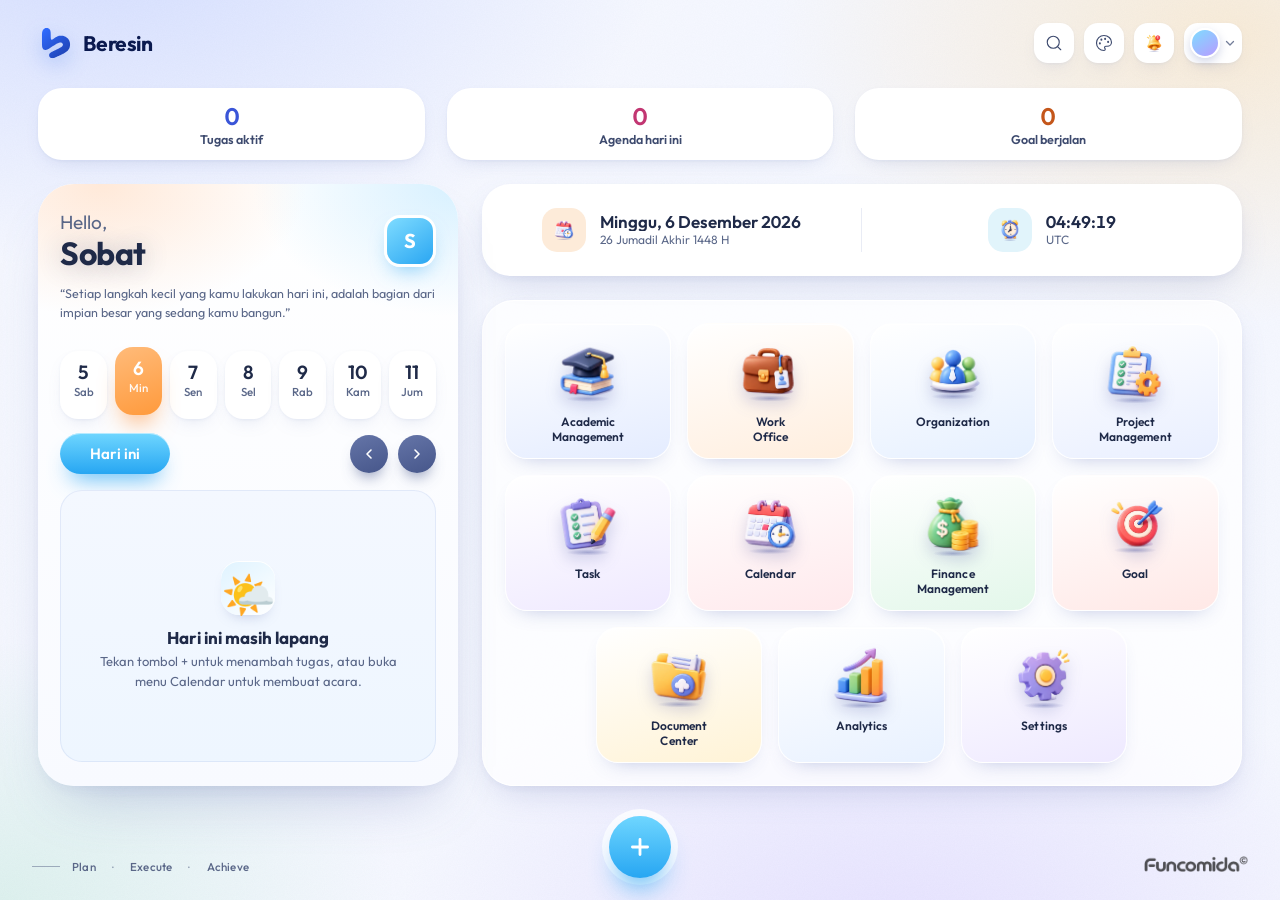
==== commit a3a8ff4c: "Add files via upload" ====
--- a/index.html
+++ b/index.html
@@ -3,9 +3,9 @@
 <head>
 <meta charset="UTF-8">
 <meta name="viewport" content="width=device-width, initial-scale=1, viewport-fit=cover">
-<title>MyOffice</title>
-<meta name="description" content="MyOffice — Plan · Execute · Achieve">
-<link rel="icon" href="data:image/svg+xml,%3Csvg xmlns='http://www.w3.org/2000/svg' viewBox='0 0 100 100'%3E%3Ctext y='.9em' font-size='90'%3E%F0%9F%8C%B8%3C/text%3E%3C/svg%3E">
+<title>Beresin</title>
+<meta name="description" content="Beresin — Semua teratur, hidup lebih mudah.">
+<link rel="icon" type="image/svg+xml" href="data:image/svg+xml,%3Csvg xmlns='http://www.w3.org/2000/svg' viewBox='0 0 100 100'%3E%3Cdefs%3E%3ClinearGradient id='g' x1='0' y1='0' x2='1' y2='1'%3E%3Cstop offset='0' stop-color='%232F6BFF'/%3E%3Cstop offset='1' stop-color='%231E40AF'/%3E%3C/linearGradient%3E%3C/defs%3E%3Crect width='100' height='100' rx='24' fill='url(%23g)'/%3E%3Cg transform='translate(15 15) scale(.7)'%3E%3Cpath fill='white' d='M23.71 8.00C22.98 8.03 22.24 8.14 21.52 8.31C20.81 8.49 20.09 8.74 19.42 9.04C18.74 9.35 18.08 9.72 17.47 10.15C16.85 10.57 16.27 11.05 15.73 11.58C15.20 12.10 14.70 12.68 14.27 13.29C13.83 13.91 13.44 14.56 13.10 15.25C12.77 15.93 12.49 16.66 12.25 17.40C12.01 18.14 11.83 18.92 11.68 19.70C11.52 20.49 11.42 21.30 11.33 22.11C11.24 22.93 11.19 23.76 11.15 24.59C11.10 25.43 11.08 26.27 11.06 27.11C11.04 27.96 11.03 28.80 11.03 29.65C11.02 30.50 11.02 31.35 11.02 32.20C11.02 33.05 11.02 33.90 11.02 34.75C11.02 35.60 11.03 36.45 11.03 37.31C11.04 38.16 11.04 39.01 11.04 39.87C11.05 40.72 11.05 41.58 11.05 42.43C11.05 43.29 11.05 44.14 11.06 45.00C11.06 45.85 11.06 46.71 11.06 47.57C11.06 48.42 11.06 49.28 11.07 50.13C11.07 50.99 11.08 51.84 11.09 52.70C11.10 53.55 11.12 54.40 11.15 55.24C11.18 56.08 11.22 56.92 11.29 57.74C11.37 58.57 11.45 59.39 11.59 60.17C11.73 60.96 11.89 61.74 12.12 62.47C12.35 63.20 12.63 63.91 12.97 64.56C13.31 65.20 13.71 65.82 14.17 66.35C14.63 66.89 15.15 67.37 15.72 67.77C16.29 68.17 16.91 68.49 17.56 68.73C18.21 68.98 18.91 69.13 19.61 69.21C20.31 69.29 21.04 69.28 21.77 69.20C22.49 69.13 23.22 68.96 23.94 68.76C24.66 68.55 25.38 68.26 26.09 67.95C26.80 67.65 27.50 67.28 28.19 66.90C28.88 66.53 29.57 66.11 30.25 65.70C30.93 65.29 31.61 64.86 32.29 64.43C32.97 64.00 33.65 63.56 34.32 63.13C35.00 62.69 35.68 62.26 36.35 61.82C37.03 61.39 37.71 60.96 38.38 60.52C39.06 60.09 39.74 59.66 40.42 59.23C41.10 58.80 41.78 58.37 42.46 57.94C43.13 57.51 43.81 57.09 44.49 56.66C45.17 56.23 45.86 55.81 46.54 55.38C47.22 54.96 47.90 54.53 48.58 54.11C49.26 53.69 49.95 53.27 50.64 52.87C51.32 52.46 52.01 52.06 52.71 51.68C53.41 51.30 54.11 50.93 54.82 50.60C55.53 50.27 56.25 49.96 56.98 49.70C57.71 49.45 58.45 49.22 59.19 49.07C59.93 48.91 60.68 48.80 61.42 48.77C62.15 48.74 62.89 48.77 63.58 48.88C64.28 49.00 64.97 49.18 65.59 49.44C66.20 49.70 66.79 50.05 67.28 50.45C67.77 50.85 68.20 51.33 68.51 51.84C68.83 52.35 69.06 52.93 69.17 53.51C69.28 54.09 69.29 54.72 69.19 55.32C69.08 55.92 68.86 56.53 68.57 57.10C68.27 57.68 67.86 58.24 67.40 58.76C66.94 59.28 66.39 59.77 65.82 60.24C65.24 60.70 64.61 61.13 63.96 61.55C63.32 61.97 62.64 62.36 61.95 62.75C61.27 63.13 60.57 63.50 59.87 63.87C59.17 64.24 58.47 64.60 57.76 64.96C57.05 65.32 56.35 65.68 55.64 66.03C54.93 66.39 54.22 66.75 53.51 67.10C52.80 67.45 52.09 67.80 51.37 68.15C50.66 68.51 49.95 68.85 49.24 69.20C48.52 69.55 47.81 69.89 47.10 70.24C46.38 70.58 45.67 70.92 44.95 71.26C44.24 71.61 43.52 71.94 42.81 72.28C42.09 72.63 41.38 72.96 40.67 73.31C39.97 73.66 39.26 74.01 38.57 74.39C37.89 74.77 37.21 75.15 36.57 75.57C35.92 75.98 35.29 76.42 34.72 76.90C34.15 77.38 33.60 77.89 33.14 78.44C32.67 78.99 32.24 79.58 31.91 80.20C31.58 80.82 31.31 81.48 31.14 82.14C30.97 82.81 30.88 83.51 30.88 84.18C30.88 84.86 30.98 85.55 31.15 86.20C31.33 86.85 31.60 87.49 31.95 88.06C32.29 88.64 32.72 89.18 33.21 89.65C33.69 90.12 34.26 90.54 34.86 90.87C35.46 91.20 36.12 91.47 36.80 91.66C37.48 91.85 38.20 91.96 38.93 92.00C39.65 92.04 40.41 92.01 41.15 91.93C41.89 91.84 42.65 91.69 43.39 91.50C44.14 91.32 44.88 91.08 45.62 90.83C46.36 90.58 47.09 90.29 47.82 89.99C48.55 89.70 49.27 89.38 50.00 89.07C50.72 88.75 51.44 88.42 52.17 88.10C52.89 87.77 53.61 87.44 54.33 87.11C55.05 86.77 55.76 86.44 56.48 86.10C57.20 85.77 57.92 85.43 58.63 85.09C59.35 84.75 60.06 84.41 60.78 84.07C61.50 83.73 62.21 83.39 62.93 83.04C63.64 82.70 64.36 82.36 65.07 82.02C65.79 81.67 66.50 81.33 67.21 80.99C67.93 80.64 68.64 80.30 69.35 79.94C70.06 79.59 70.77 79.24 71.48 78.87C72.18 78.51 72.89 78.14 73.58 77.75C74.28 77.36 74.97 76.96 75.64 76.55C76.32 76.13 76.99 75.69 77.65 75.23C78.30 74.77 78.94 74.30 79.56 73.79C80.18 73.29 80.79 72.76 81.36 72.21C81.94 71.66 82.49 71.09 83.01 70.49C83.54 69.89 84.03 69.27 84.49 68.62C84.95 67.98 85.38 67.32 85.77 66.63C86.16 65.95 86.52 65.25 86.84 64.53C87.16 63.81 87.45 63.08 87.70 62.33C87.95 61.58 88.16 60.81 88.34 60.03C88.51 59.26 88.65 58.46 88.76 57.66C88.86 56.86 88.93 56.05 88.97 55.24C89.01 54.43 89.01 53.61 88.98 52.80C88.95 51.98 88.89 51.17 88.80 50.37C88.70 49.57 88.57 48.77 88.40 47.99C88.23 47.21 88.02 46.44 87.77 45.69C87.53 44.94 87.24 44.20 86.91 43.49C86.59 42.77 86.22 42.07 85.81 41.40C85.41 40.72 84.96 40.06 84.49 39.43C84.01 38.79 83.50 38.18 82.96 37.60C82.42 37.01 81.85 36.45 81.25 35.92C80.66 35.40 80.03 34.90 79.39 34.43C78.75 33.97 78.08 33.53 77.40 33.13C76.72 32.73 76.02 32.37 75.31 32.03C74.59 31.70 73.86 31.40 73.12 31.14C72.38 30.87 71.62 30.64 70.86 30.44C70.09 30.24 69.31 30.07 68.53 29.94C67.75 29.81 66.95 29.71 66.16 29.65C65.37 29.59 64.57 29.56 63.77 29.57C62.98 29.59 62.18 29.63 61.39 29.72C60.60 29.80 59.82 29.93 59.04 30.08C58.27 30.24 57.50 30.43 56.75 30.66C55.99 30.89 55.25 31.15 54.51 31.44C53.78 31.73 53.06 32.06 52.35 32.41C51.64 32.76 50.94 33.14 50.25 33.54C49.56 33.94 48.88 34.37 48.21 34.81C47.54 35.25 46.87 35.72 46.22 36.17C45.56 36.63 44.91 37.11 44.27 37.56C43.63 38.01 42.99 38.47 42.38 38.87C41.77 39.27 41.16 39.66 40.59 39.95C40.03 40.24 39.48 40.50 38.99 40.62C38.50 40.74 38.05 40.78 37.66 40.68C37.27 40.59 36.94 40.37 36.66 40.04C36.38 39.71 36.17 39.25 36.00 38.71C35.83 38.18 35.72 37.53 35.62 36.84C35.53 36.15 35.48 35.38 35.44 34.60C35.40 33.83 35.38 33.00 35.36 32.17C35.35 31.35 35.34 30.50 35.34 29.65C35.33 28.81 35.33 27.95 35.32 27.10C35.31 26.25 35.30 25.40 35.28 24.55C35.26 23.70 35.23 22.85 35.19 22.02C35.14 21.18 35.08 20.35 34.98 19.54C34.88 18.73 34.76 17.93 34.59 17.16C34.41 16.39 34.20 15.63 33.92 14.92C33.64 14.21 33.32 13.52 32.93 12.89C32.54 12.26 32.08 11.67 31.58 11.14C31.08 10.61 30.52 10.14 29.92 9.73C29.32 9.33 28.66 8.98 27.99 8.71C27.32 8.45 26.61 8.25 25.89 8.13C25.18 8.01 24.44 7.97 23.71 8.00Z'/%3E%3C/g%3E%3C/svg%3E">
 <link rel="preconnect" href="https://fonts.googleapis.com">
 <link rel="preconnect" href="https://fonts.gstatic.com" crossorigin>
 <link rel="stylesheet" href="https://fonts.googleapis.com/css2?family=Chakra+Petch:wght@500;600&family=Inter:wght@300;400;500;600;700&display=swap">
@@ -160,16 +160,9 @@
 
 <div class="app">
   <header class="top">
-    <a class="brand" href="#" aria-label="MyOffice">
-      <svg viewBox="0 0 32 32" fill="none" stroke="#fff" stroke-width="1.3" stroke-linecap="round" stroke-linejoin="round">
-        <g transform="translate(16 16)">
-          <path id="petal" d="M0 -3 C-4 -6 -4 -11 0 -14 C4 -11 4 -6 0 -3Z"/>
-          <use href="#petal" transform="rotate(60)"/><use href="#petal" transform="rotate(120)"/>
-          <use href="#petal" transform="rotate(180)"/><use href="#petal" transform="rotate(240)"/><use href="#petal" transform="rotate(300)"/>
-          <circle r="1.4" fill="#fff" stroke="none"/>
-        </g>
-      </svg>
-      MyOffice
+    <a class="brand" href="#" aria-label="Beresin">
+      <svg viewBox="0 0 100 100" aria-hidden="true"><defs><linearGradient id="bsGrad" x1=".1" y1="0" x2=".9" y2="1"><stop offset="0" stop-color="#2F6BFF"/><stop offset="1" stop-color="#1E40AF"/></linearGradient></defs><path fill="url(#bsGrad)" d="M23.71 8.00C22.98 8.03 22.24 8.14 21.52 8.31C20.81 8.49 20.09 8.74 19.42 9.04C18.74 9.35 18.08 9.72 17.47 10.15C16.85 10.57 16.27 11.05 15.73 11.58C15.20 12.10 14.70 12.68 14.27 13.29C13.83 13.91 13.44 14.56 13.10 15.25C12.77 15.93 12.49 16.66 12.25 17.40C12.01 18.14 11.83 18.92 11.68 19.70C11.52 20.49 11.42 21.30 11.33 22.11C11.24 22.93 11.19 23.76 11.15 24.59C11.10 25.43 11.08 26.27 11.06 27.11C11.04 27.96 11.03 28.80 11.03 29.65C11.02 30.50 11.02 31.35 11.02 32.20C11.02 33.05 11.02 33.90 11.02 34.75C11.02 35.60 11.03 36.45 11.03 37.31C11.04 38.16 11.04 39.01 11.04 39.87C11.05 40.72 11.05 41.58 11.05 42.43C11.05 43.29 11.05 44.14 11.06 45.00C11.06 45.85 11.06 46.71 11.06 47.57C11.06 48.42 11.06 49.28 11.07 50.13C11.07 50.99 11.08 51.84 11.09 52.70C11.10 53.55 11.12 54.40 11.15 55.24C11.18 56.08 11.22 56.92 11.29 57.74C11.37 58.57 11.45 59.39 11.59 60.17C11.73 60.96 11.89 61.74 12.12 62.47C12.35 63.20 12.63 63.91 12.97 64.56C13.31 65.20 13.71 65.82 14.17 66.35C14.63 66.89 15.15 67.37 15.72 67.77C16.29 68.17 16.91 68.49 17.56 68.73C18.21 68.98 18.91 69.13 19.61 69.21C20.31 69.29 21.04 69.28 21.77 69.20C22.49 69.13 23.22 68.96 23.94 68.76C24.66 68.55 25.38 68.26 26.09 67.95C26.80 67.65 27.50 67.28 28.19 66.90C28.88 66.53 29.57 66.11 30.25 65.70C30.93 65.29 31.61 64.86 32.29 64.43C32.97 64.00 33.65 63.56 34.32 63.13C35.00 62.69 35.68 62.26 36.35 61.82C37.03 61.39 37.71 60.96 38.38 60.52C39.06 60.09 39.74 59.66 40.42 59.23C41.10 58.80 41.78 58.37 42.46 57.94C43.13 57.51 43.81 57.09 44.49 56.66C45.17 56.23 45.86 55.81 46.54 55.38C47.22 54.96 47.90 54.53 48.58 54.11C49.26 53.69 49.95 53.27 50.64 52.87C51.32 52.46 52.01 52.06 52.71 51.68C53.41 51.30 54.11 50.93 54.82 50.60C55.53 50.27 56.25 49.96 56.98 49.70C57.71 49.45 58.45 49.22 59.19 49.07C59.93 48.91 60.68 48.80 61.42 48.77C62.15 48.74 62.89 48.77 63.58 48.88C64.28 49.00 64.97 49.18 65.59 49.44C66.20 49.70 66.79 50.05 67.28 50.45C67.77 50.85 68.20 51.33 68.51 51.84C68.83 52.35 69.06 52.93 69.17 53.51C69.28 54.09 69.29 54.72 69.19 55.32C69.08 55.92 68.86 56.53 68.57 57.10C68.27 57.68 67.86 58.24 67.40 58.76C66.94 59.28 66.39 59.77 65.82 60.24C65.24 60.70 64.61 61.13 63.96 61.55C63.32 61.97 62.64 62.36 61.95 62.75C61.27 63.13 60.57 63.50 59.87 63.87C59.17 64.24 58.47 64.60 57.76 64.96C57.05 65.32 56.35 65.68 55.64 66.03C54.93 66.39 54.22 66.75 53.51 67.10C52.80 67.45 52.09 67.80 51.37 68.15C50.66 68.51 49.95 68.85 49.24 69.20C48.52 69.55 47.81 69.89 47.10 70.24C46.38 70.58 45.67 70.92 44.95 71.26C44.24 71.61 43.52 71.94 42.81 72.28C42.09 72.63 41.38 72.96 40.67 73.31C39.97 73.66 39.26 74.01 38.57 74.39C37.89 74.77 37.21 75.15 36.57 75.57C35.92 75.98 35.29 76.42 34.72 76.90C34.15 77.38 33.60 77.89 33.14 78.44C32.67 78.99 32.24 79.58 31.91 80.20C31.58 80.82 31.31 81.48 31.14 82.14C30.97 82.81 30.88 83.51 30.88 84.18C30.88 84.86 30.98 85.55 31.15 86.20C31.33 86.85 31.60 87.49 31.95 88.06C32.29 88.64 32.72 89.18 33.21 89.65C33.69 90.12 34.26 90.54 34.86 90.87C35.46 91.20 36.12 91.47 36.80 91.66C37.48 91.85 38.20 91.96 38.93 92.00C39.65 92.04 40.41 92.01 41.15 91.93C41.89 91.84 42.65 91.69 43.39 91.50C44.14 91.32 44.88 91.08 45.62 90.83C46.36 90.58 47.09 90.29 47.82 89.99C48.55 89.70 49.27 89.38 50.00 89.07C50.72 88.75 51.44 88.42 52.17 88.10C52.89 87.77 53.61 87.44 54.33 87.11C55.05 86.77 55.76 86.44 56.48 86.10C57.20 85.77 57.92 85.43 58.63 85.09C59.35 84.75 60.06 84.41 60.78 84.07C61.50 83.73 62.21 83.39 62.93 83.04C63.64 82.70 64.36 82.36 65.07 82.02C65.79 81.67 66.50 81.33 67.21 80.99C67.93 80.64 68.64 80.30 69.35 79.94C70.06 79.59 70.77 79.24 71.48 78.87C72.18 78.51 72.89 78.14 73.58 77.75C74.28 77.36 74.97 76.96 75.64 76.55C76.32 76.13 76.99 75.69 77.65 75.23C78.30 74.77 78.94 74.30 79.56 73.79C80.18 73.29 80.79 72.76 81.36 72.21C81.94 71.66 82.49 71.09 83.01 70.49C83.54 69.89 84.03 69.27 84.49 68.62C84.95 67.98 85.38 67.32 85.77 66.63C86.16 65.95 86.52 65.25 86.84 64.53C87.16 63.81 87.45 63.08 87.70 62.33C87.95 61.58 88.16 60.81 88.34 60.03C88.51 59.26 88.65 58.46 88.76 57.66C88.86 56.86 88.93 56.05 88.97 55.24C89.01 54.43 89.01 53.61 88.98 52.80C88.95 51.98 88.89 51.17 88.80 50.37C88.70 49.57 88.57 48.77 88.40 47.99C88.23 47.21 88.02 46.44 87.77 45.69C87.53 44.94 87.24 44.20 86.91 43.49C86.59 42.77 86.22 42.07 85.81 41.40C85.41 40.72 84.96 40.06 84.49 39.43C84.01 38.79 83.50 38.18 82.96 37.60C82.42 37.01 81.85 36.45 81.25 35.92C80.66 35.40 80.03 34.90 79.39 34.43C78.75 33.97 78.08 33.53 77.40 33.13C76.72 32.73 76.02 32.37 75.31 32.03C74.59 31.70 73.86 31.40 73.12 31.14C72.38 30.87 71.62 30.64 70.86 30.44C70.09 30.24 69.31 30.07 68.53 29.94C67.75 29.81 66.95 29.71 66.16 29.65C65.37 29.59 64.57 29.56 63.77 29.57C62.98 29.59 62.18 29.63 61.39 29.72C60.60 29.80 59.82 29.93 59.04 30.08C58.27 30.24 57.50 30.43 56.75 30.66C55.99 30.89 55.25 31.15 54.51 31.44C53.78 31.73 53.06 32.06 52.35 32.41C51.64 32.76 50.94 33.14 50.25 33.54C49.56 33.94 48.88 34.37 48.21 34.81C47.54 35.25 46.87 35.72 46.22 36.17C45.56 36.63 44.91 37.11 44.27 37.56C43.63 38.01 42.99 38.47 42.38 38.87C41.77 39.27 41.16 39.66 40.59 39.95C40.03 40.24 39.48 40.50 38.99 40.62C38.50 40.74 38.05 40.78 37.66 40.68C37.27 40.59 36.94 40.37 36.66 40.04C36.38 39.71 36.17 39.25 36.00 38.71C35.83 38.18 35.72 37.53 35.62 36.84C35.53 36.15 35.48 35.38 35.44 34.60C35.40 33.83 35.38 33.00 35.36 32.17C35.35 31.35 35.34 30.50 35.34 29.65C35.33 28.81 35.33 27.95 35.32 27.10C35.31 26.25 35.30 25.40 35.28 24.55C35.26 23.70 35.23 22.85 35.19 22.02C35.14 21.18 35.08 20.35 34.98 19.54C34.88 18.73 34.76 17.93 34.59 17.16C34.41 16.39 34.20 15.63 33.92 14.92C33.64 14.21 33.32 13.52 32.93 12.89C32.54 12.26 32.08 11.67 31.58 11.14C31.08 10.61 30.52 10.14 29.92 9.73C29.32 9.33 28.66 8.98 27.99 8.71C27.32 8.45 26.61 8.25 25.89 8.13C25.18 8.01 24.44 7.97 23.71 8.00Z"/></svg>
+      Beresin
     </a>
     <div class="tools">
       <button type="button" aria-label="Cari"><svg class="ic" fill="none" stroke="currentColor" stroke-width="1.5" stroke-linecap="round" stroke-linejoin="round"><use href="#i-search"/></svg></button>
@@ -214,6 +207,7 @@
 </div>
 
 <div class="foot-l">Plan <span>·</span> Execute <span>·</span> Achieve</div>
+<div class="foot-r" role="contentinfo"><img src="[data-uri]" alt="Funcomida©" width="104" height="16" draggable="false"></div>
 <aside class="panel" id="panel" aria-label="Tampilan">
   <div class="p-head"><b>Tampilan</b><small>Atur kenyamanan tampilan</small></div>
   <div class="p-row"><span><b>Mode hemat</b><small>Kurangi animasi latar agar ringan di perangkat lawas</small></span><button type="button" class="sw" id="liteBtn" role="switch" aria-checked="false" aria-label="Mode hemat"></button></div>
--- a/app.css
+++ b/app.css
@@ -4,17 +4,17 @@
 .ac-ov{--ac:#5b7cff;--ac2:#8b5cf6;--line:color-mix(in srgb,var(--ink) 13%,transparent);--line2:color-mix(in srgb,var(--ink) 7%,transparent);--soft:color-mix(in srgb,var(--ink) 4.5%,transparent);--soft2:color-mix(in srgb,var(--ink) 9%,transparent);--mute:color-mix(in srgb,var(--ink) 64%,transparent);--ac-ink:color-mix(in srgb,var(--ac) 74%,var(--ink));--ac-tint:color-mix(in srgb,var(--ac) 11%,transparent);--ac-tint2:color-mix(in srgb,var(--ac) 22%,transparent);--ease:cubic-bezier(.16,1,.3,1);--disp:var(--serif);}html[data-wall=bintang] .ac-ov{--disp:var(--tech)}.ac-ov:not(.ac-ov2){background: radial-gradient(90% 70% at 50% -10%,color-mix(in srgb,var(--ac) 26%,transparent),transparent 60%),radial-gradient(70% 60% at 100% 100%,color-mix(in srgb,var(--ac2) 20%,transparent),transparent 65%),rgba(10,16,38,.52);-webkit-backdrop-filter:blur(16px) saturate(1.25);backdrop-filter:blur(16px) saturate(1.25);}.ac-ov2{background:rgba(8,12,30,.5);-webkit-backdrop-filter:blur(8px);backdrop-filter:blur(8px)}.ac-ov .ac-win:not(.ac-form):not(.vw){position:relative;isolation:isolate;width:min(1180px,100%);height:min(800px,calc(100dvh - 32px));border:0;border-radius:30px;background:var(--panel);box-shadow:0 0 0 1px var(--line),0 50px 140px -24px rgba(6,12,36,.6),0 18px 40px -18px rgba(6,12,36,.4);-webkit-backdrop-filter:blur(30px) saturate(1.5);backdrop-filter:blur(30px) saturate(1.5);}.ac-ov .ac-win:not(.ac-form):not(.vw)::before{content:"";position:absolute;inset:0;z-index:-1;pointer-events:none;background: radial-gradient(46% 38% at 0% 0%,color-mix(in srgb,var(--ac) 20%,transparent),transparent 72%),radial-gradient(40% 34% at 100% 0%,color-mix(in srgb,var(--ac2) 15%,transparent),transparent 72%),radial-gradient(50% 40% at 0% 100%,color-mix(in srgb,var(--ac2) 9%,transparent),transparent 75%);}@keyframes acLaunch{0%{opacity:0;transform:translateY(14px) scale(.7)}55%{opacity:1}100%{opacity:1;transform:none}}.ac-ov:not(.ac-ov2) .ac-win:not(.ac-form):not(.vw){animation:none}.ac-ov.ac-launch .ac-win:not(.ac-form):not(.vw){animation:acLaunch .6s var(--ease) both;transform-origin:var(--ox,50%) var(--oy,50%)}@keyframes acIn{from{opacity:0;transform:translateY(12px)}to{opacity:1;transform:none}}.ac-body.ac-enter{animation:acIn .45s var(--ease) both}@keyframes acGrow{from{transform:scaleX(0)}to{transform:none}}@keyframes acRise{from{transform:scaleY(0)}to{transform:none}}.ac-enter .ac-track i,.ac-enter .tl-bar{transform-origin:left center;animation:acGrow .95s var(--ease) both .1s}.ac-enter .vb i{transform-origin:bottom;animation:acRise .9s var(--ease) both .1s}.ac-win:not(.ac-form):not(.vw)>header{align-items:center;gap:16px;padding:26px 32px 16px}.ac-win:not(.ac-form):not(.vw)>header>div{flex:1;min-width:0}.ac-win:not(.ac-form):not(.vw)>header h2{font-family:var(--disp);font-size:32px;font-weight:400;letter-spacing:-.4px;line-height:1.1}.ac-win:not(.ac-form):not(.vw)>header p{opacity:1;color:var(--mute);font-size:13px;margin-top:5px;white-space:nowrap;overflow:hidden;text-overflow:ellipsis;max-width:62ch}.ac-ico{flex:none;width:52px;height:52px;border-radius:18px;display:grid;place-items:center;color:#fff;background:linear-gradient(140deg,var(--ac),var(--ac2));box-shadow:0 14px 28px -10px color-mix(in srgb,var(--ac) 80%,transparent),inset 0 1px 0 rgba(255,255,255,.45),inset 0 -8px 16px rgba(0,0,0,.12)}.ac-ico svg{width:25px;height:25px}.ac-x{display:grid;place-items:center;width:38px;height:38px;border-radius:13px;background:var(--soft);box-shadow:inset 0 0 0 1px var(--line);transition:background .2s,transform .3s var(--ease),color .2s}.ac-x svg{width:17px;height:17px}.ac-x:hover{background:color-mix(in srgb,#ef4444 16%,transparent);color:#dc2626;transform:rotate(90deg)}.ac-brand,.ac-side-foot{display:none}@media (min-width:900px){.ac-ov .ac-win:has(>.ac-tabs):not(.ac-form):not(.vw){display:grid;grid-template-columns:262px minmax(0,1fr);grid-template-rows:auto minmax(0,1fr);grid-template-areas:"side head" "side body"}.ac-win:has(>.ac-tabs)>header{grid-area:head}.ac-win:has(>.ac-tabs)>.ac-tabs{grid-area:side}.ac-win:has(>.ac-tabs)>.ac-body{grid-area:body}.ac-win>.ac-tabs{flex-direction:column;align-items:stretch;gap:4px;padding:22px 14px 16px;overflow-x:hidden;overflow-y:auto;border-bottom:0;border-right:1px solid var(--line);background:linear-gradient(180deg,var(--soft),transparent 80%)}.ac-win>.ac-tabs .ac-tab{width:100%;justify-content:flex-start;padding:11px 14px;font-size:13.5px}.ac-brand{display:flex}.ac-side-foot{display:flex}}.ac-brand{align-items:center;gap:11px;padding:2px 10px 20px;margin-bottom:6px;border-bottom:1px solid var(--line2)}.ac-brand .ac-bd{width:10px;height:10px;border-radius:50%;flex:none;background:linear-gradient(140deg,var(--ac),var(--ac2));box-shadow:0 0 0 4px var(--ac-tint2)}.ac-brand b{display:block;font-family:var(--disp);font-weight:500;font-size:19px;line-height:1.1;letter-spacing:.1px}.ac-brand small{display:block;font-size:11px;color:var(--mute);margin-top:3px}.ac-side-foot{align-items:center;gap:8px;margin-top:auto;padding:14px 10px 2px;font-size:11.5px;color:var(--mute)}.ac-side-foot kbd{font:inherit;font-size:11px;padding:2px 7px;border-radius:7px;background:var(--soft2);box-shadow:inset 0 0 0 1px var(--line)}.ac-win>.ac-tabs{position:relative;isolation:isolate}.ac-win .ac-tab{position:relative;z-index:1;display:flex;align-items:center;gap:11px;border:0;background:transparent;color:var(--mute);border-radius:14px;padding:10px 16px;font-size:13px;font-weight:500;transition:color .2s,background .2s}.ac-win .ac-tab .ac-ti{width:18px;height:18px;flex:none;transition:transform .35s var(--ease)}.ac-win .ac-tab:hover{color:var(--ink);background:var(--soft)}.ac-win .ac-tab:hover .ac-ti{transform:scale(1.12)}.ac-win .ac-tab[aria-selected=true]{background:transparent;color:var(--ac-ink)}.ac-win .ac-tab[aria-selected=true] .ac-ti{color:var(--ac)}.ac-win .ac-tab[aria-selected=true]:hover{background:transparent}.ac-ind{position:absolute;left:0;top:0;z-index:0;width:0;height:0;border-radius:14px;pointer-events:none;background:linear-gradient(135deg,var(--ac-tint2),var(--ac-tint));box-shadow:inset 0 0 0 1px color-mix(in srgb,var(--ac) 38%,transparent),0 10px 24px -14px color-mix(in srgb,var(--ac) 70%,transparent)}.ac-ind.on{transition:transform .5s var(--ease),width .5s var(--ease),height .5s var(--ease)}.ac-ind::before{content:"";position:absolute;left:-1px;top:22%;bottom:22%;width:3px;border-radius:3px;background:linear-gradient(var(--ac),var(--ac2))}.ac-win .ac-chip{border:0;background:var(--soft);box-shadow:inset 0 0 0 1px var(--line);border-radius:999px;padding:7px 15px;font-size:12.5px;font-weight:500;color:var(--mute);transition:background-color .2s,color .2s,box-shadow .2s,transform .2s}.ac-win .ac-chip:hover{color:var(--ink);background:var(--soft2)}.ac-win .ac-chip[aria-pressed=true]{color:#fff;background:linear-gradient(135deg,var(--ac),var(--ac2));box-shadow:0 8px 18px -8px color-mix(in srgb,var(--ac) 80%,transparent)}.ac-win:not(.ac-form):not(.vw)>.ac-body{padding:8px 32px 34px;scrollbar-width:thin;scrollbar-color:var(--line) transparent}.ac-win:not(.ac-form):not(.vw):not(:has(>.ac-tabs))>header{border-bottom:1px solid var(--line2);margin-bottom:12px}.ac-body::-webkit-scrollbar{width:10px}.ac-body::-webkit-scrollbar-thumb{background:var(--line);border-radius:10px;border:3px solid transparent;background-clip:content-box}.ac-bar{margin-bottom:18px;padding:14px 18px;border-radius:18px;background:var(--soft);box-shadow:inset 0 0 0 1px var(--line2);align-items:center}.ac-hint{opacity:1;color:var(--mute);font-size:13px;line-height:1.55}.ac-win .ac-btn{border:0;border-radius:12px;padding:9px 17px;font-weight:500;font-size:12.5px;color:inherit;background:var(--soft2);box-shadow:inset 0 0 0 1px var(--line);transition:background .2s,color .2s,transform .2s var(--ease),box-shadow .2s,filter .2s}.ac-win .ac-btn:hover{background:var(--ac-tint2);color:var(--ac-ink)}.ac-win .ac-btn:active{transform:scale(.97)}.ac-win .ac-btn.pri{color:#fff;background:linear-gradient(135deg,var(--ac),var(--ac2));box-shadow:0 12px 24px -10px color-mix(in srgb,var(--ac) 85%,transparent),inset 0 1px 0 rgba(255,255,255,.35)}.ac-win .ac-btn.pri:hover{opacity:1;filter:brightness(1.07) saturate(1.05);transform:translateY(-1px)}.ac-win .ac-btn.pri:active{transform:scale(.97)}.ac-win .ac-btn.sm{padding:6px 12px;font-size:12px;border-radius:10px}.ac-win .ac-btn.danger{color:#dc2626}.ac-win .ac-btn.danger:hover{background:color-mix(in srgb,#ef4444 15%,transparent);color:#dc2626}.ac-win button:focus-visible{outline:2px solid var(--ac);outline-offset:2px}.ac-win .ac-card{position:relative;border:0;border-radius:22px;padding:20px 22px;margin-bottom:16px;background:linear-gradient(180deg,var(--soft),transparent 170%);box-shadow:inset 0 0 0 1px var(--line),0 14px 30px -22px rgba(10,20,50,.45);transition:box-shadow .3s}.ac-win .ac-card:hover{box-shadow:inset 0 0 0 1px color-mix(in srgb,var(--ac) 42%,transparent),0 20px 40px -22px color-mix(in srgb,var(--ac) 55%,transparent)}.ac-win .ac-card h3{font-family:var(--disp);font-size:20px;font-weight:500;letter-spacing:-.1px}.ac-meta{gap:8px;margin:14px 0 12px;opacity:1}.ac-meta>span{padding:6px 12px;border-radius:11px;background:var(--soft);box-shadow:inset 0 0 0 1px var(--line2);color:var(--mute);font-size:12.5px}.ac-meta b{color:var(--ink);font-weight:600}.ac-notes{opacity:1;color:var(--mute);line-height:1.6}.ac-win .ac-item{position:relative;border:0;border-radius:18px;padding:14px 18px;margin-bottom:10px;gap:14px;align-items:center;background:var(--soft);box-shadow:inset 0 0 0 1px var(--line2);transition:background .2s,box-shadow .2s}.ac-win .ac-item:hover{background:var(--ac-tint);box-shadow:inset 0 0 0 1px color-mix(in srgb,var(--ac) 30%,transparent)}.ac-win .ac-item .t{font-size:14.5px;font-weight:500}.ac-win .ac-item .t:hover{text-decoration:none;color:var(--ac-ink)}.ac-win .ac-item small{opacity:1;color:var(--mute)}.ac-win input[type=checkbox]{-webkit-appearance:none;appearance:none;width:21px;height:21px;margin:0;flex:none;border-radius:8px;cursor:pointer;display:inline-grid;place-content:center;border:1.6px solid color-mix(in srgb,var(--ink) 34%,transparent);background:transparent;transition:background-color .2s var(--ease),color .2s var(--ease),border-color .2s var(--ease),box-shadow .2s var(--ease),transform .2s var(--ease)}.ac-win input[type=checkbox]:hover{border-color:var(--ac);background:var(--ac-tint)}.ac-win input[type=checkbox]:checked{background:linear-gradient(135deg,var(--ac),var(--ac2));border-color:transparent;box-shadow:0 6px 14px -6px color-mix(in srgb,var(--ac) 80%,transparent)}.ac-win input[type=checkbox]:checked::after{content:"";width:10px;height:5.5px;border-left:2.2px solid #fff;border-bottom:2.2px solid #fff;transform:rotate(-45deg) translate(1px,-1px)}.ac-grid{gap:14px;grid-template-columns:repeat(auto-fit,minmax(190px,1fr));margin-bottom:22px}.ac-win .ac-stat{position:relative;overflow:hidden;border:0;border-radius:22px;padding:20px 22px;background:var(--soft);box-shadow:inset 0 0 0 1px var(--line),0 14px 30px -24px rgba(10,20,50,.5)}.ac-stat::before{content:"";position:absolute;right:-30px;top:-30px;width:110px;height:110px;border-radius:50%;background:radial-gradient(closest-side,var(--ac-tint2),transparent);pointer-events:none}.ac-stat::after{content:"";position:absolute;left:22px;bottom:0;width:34px;height:3px;border-radius:3px 3px 0 0;background:linear-gradient(90deg,var(--ac),var(--ac2))}.ac-win .ac-stat b{position:relative;font-family:var(--disp);font-weight:400;font-size:38px;letter-spacing:-.8px;font-variant-numeric:lining-nums tabular-nums}.ac-win .ac-stat span{position:relative;opacity:1;color:var(--mute);font-size:12.5px}.ac-h{display:flex;align-items:center;gap:10px;font-size:15px;font-weight:600;margin:26px 0 14px;letter-spacing:.1px}.ac-h::before{content:"";width:4px;height:16px;border-radius:4px;background:linear-gradient(var(--ac),var(--ac2));flex:none}.ac-win .ac-badge{border:0;padding:3px 11px;border-radius:999px;font-size:11px;font-weight:600;margin-left:8px;background:var(--soft2);color:var(--mute)}.ac-win .ac-badge.on{background:color-mix(in srgb,#16a34a 18%,transparent);color:color-mix(in srgb,#16a34a 78%,var(--ink))}.ac-win .ac-badge.hi,.ac-win .ac-badge.late{background:color-mix(in srgb,#ef4444 17%,transparent);color:color-mix(in srgb,#dc2626 80%,var(--ink))}.ac-win .ac-badge.mid,.ac-win .ac-badge.soon{background:color-mix(in srgb,#f59e0b 20%,transparent);color:color-mix(in srgb,#b45309 82%,var(--ink))}.ac-win button.ac-badge:hover{background:var(--ac-tint2);color:var(--ac-ink)}.ac-win .ac-track{height:9px;background:var(--soft2);box-shadow:inset 0 1px 2px rgba(0,0,0,.08)}.ac-win .ac-track i{background:linear-gradient(90deg,var(--ac),var(--ac2));box-shadow:0 0 14px -2px color-mix(in srgb,var(--ac) 65%,transparent)}.ac-win .ac-track i.alt{background:linear-gradient(90deg,#f59e0b,#fbbf24);box-shadow:none}.ac-legend{opacity:1;color:var(--mute)}.ac-legend i{background:linear-gradient(135deg,var(--ac),var(--ac2))}.ac-legend i.alt{background:#f59e0b}.ac-bar2{font-size:13px}.ac-win .ac-tblwrap{border-radius:20px;box-shadow:inset 0 0 0 1px var(--line);overflow:auto}.ac-win .ac-tbl{margin:0;border-collapse:separate;border-spacing:0}.ac-win .ac-tbl th{position:sticky;top:0;z-index:1;opacity:1;padding:13px 16px;font-size:12px;font-weight:600;color:var(--mute);background:color-mix(in srgb,var(--panel) 60%,var(--soft2));border-bottom:1px solid var(--line)}.ac-win .ac-tbl td{padding:13px 16px;border-bottom:1px solid var(--line2);transition:background .15s}.ac-win .ac-tbl tr:last-child td{border-bottom:0}.ac-win .ac-tbl tr:hover td{background:var(--ac-tint)}.ac-win .ac-empty{position:relative;opacity:1;border:0;border-radius:24px;padding:112px 24px 40px;color:var(--mute);line-height:1.6;background:linear-gradient(180deg,var(--soft),transparent);box-shadow:inset 0 0 0 1px var(--line2)}.ac-empty::before{content:"";position:absolute;left:50%;top:30px;width:62px;height:62px;margin-left:-31px;border-radius:22px;background:linear-gradient(140deg,var(--ac-tint2),var(--ac-tint));box-shadow:inset 0 0 0 1px color-mix(in srgb,var(--ac) 30%,transparent)}.ac-empty::after{content:"";position:absolute;left:50%;top:46px;width:30px;height:30px;margin-left:-15px;background:var(--ac-ink);-webkit-mask:url("data:image/svg+xml,%3Csvg xmlns='http://www.w3.org/2000/svg' viewBox='0 0 24 24' fill='none' stroke='black' stroke-width='1.6' stroke-linecap='round' stroke-linejoin='round'%3E%3Cpath d='M22 12h-6l-2 3h-4l-2-3H2'/%3E%3Cpath d='M5.45 5.11 2 12v6a2 2 0 0 0 2 2h16a2 2 0 0 0 2-2v-6l-3.45-6.89A2 2 0 0 0 16.76 4H7.24a2 2 0 0 0-1.79 1.11z'/%3E%3C/svg%3E") center/contain no-repeat;mask:url("data:image/svg+xml,%3Csvg xmlns='http://www.w3.org/2000/svg' viewBox='0 0 24 24' fill='none' stroke='black' stroke-width='1.6' stroke-linecap='round' stroke-linejoin='round'%3E%3Cpath d='M22 12h-6l-2 3h-4l-2-3H2'/%3E%3Cpath d='M5.45 5.11 2 12v6a2 2 0 0 0 2 2h16a2 2 0 0 0 2-2v-6l-3.45-6.89A2 2 0 0 0 16.76 4H7.24a2 2 0 0 0-1.79 1.11z'/%3E%3C/svg%3E") center/contain no-repeat}.ac-win .ac-warn{border:0;border-radius:18px;background:color-mix(in srgb,#f59e0b 14%,transparent);box-shadow:inset 0 0 0 1px color-mix(in srgb,#f59e0b 40%,transparent),inset 4px 0 0 #f59e0b;padding:13px 18px}.kb{gap:14px}.kb>div{border:0;border-radius:22px;padding:14px;background:var(--soft);box-shadow:inset 0 0 0 1px var(--line2)}.kb h4{display:flex;align-items:center;gap:9px;opacity:1;font-size:13px;font-weight:600;padding:2px 4px 12px}.kb h4::before{content:"";width:9px;height:9px;border-radius:50%;background:var(--ac);box-shadow:0 0 0 3px var(--ac-tint2)}.kb.kb5>div:nth-child(1) h4::before{background:#94a3b8;box-shadow:0 0 0 3px rgba(148,163,184,.25)}.kb.kb5>div:nth-child(2) h4::before{background:#60a5fa;box-shadow:0 0 0 3px rgba(96,165,250,.25)}.kb.kb5>div:nth-child(3) h4::before{background:#f59e0b;box-shadow:0 0 0 3px rgba(245,158,11,.25)}.kb.kb5>div:nth-child(4) h4::before{background:#a9a0e0;box-shadow:0 0 0 3px rgba(167,139,250,.25)}.kb.kb5>div:nth-child(5) h4::before{background:#34d399;box-shadow:0 0 0 3px rgba(52,211,153,.25)}.kb:not(.kb5)>div:nth-child(1) h4::before{background:#94a3b8;box-shadow:0 0 0 3px rgba(148,163,184,.25)}.kb:not(.kb5)>div:nth-child(2) h4::before{background:#f59e0b;box-shadow:0 0 0 3px rgba(245,158,11,.25)}.kb:not(.kb5)>div:nth-child(3) h4::before{background:#34d399;box-shadow:0 0 0 3px rgba(52,211,153,.25)}.kc{border:0;border-radius:15px;padding:12px 14px;margin-bottom:10px;background:var(--panel);box-shadow:0 0 0 1px var(--line2),0 8px 18px -14px rgba(10,20,50,.5);transition:box-shadow .25s,transform .25s var(--ease)}.kc:hover{transform:translateY(-2px);box-shadow:0 0 0 1px color-mix(in srgb,var(--ac) 40%,transparent),0 16px 28px -16px color-mix(in srgb,var(--ac) 55%,transparent)}.kc small{opacity:1;color:var(--mute)}.tl-track{height:24px;background:var(--soft2);box-shadow:inset 0 1px 2px rgba(0,0,0,.08)}.tl-bar{opacity:1;background:linear-gradient(90deg,var(--ac),var(--ac2));box-shadow:0 6px 14px -6px color-mix(in srgb,var(--ac) 70%,transparent)}.tl-dot{box-shadow:0 0 0 3px var(--panel)}.tl-now{background:linear-gradient(#ef4444,#f97316);box-shadow:0 0 10px rgba(239,68,68,.6)}.mg{border:0;border-radius:22px;box-shadow:inset 0 0 0 1px var(--line);background:var(--soft)}.mg .mh{opacity:1;padding:12px 6px;font-weight:600;color:var(--mute);background:var(--soft);border-bottom:1px solid var(--line)}.mc{min-height:100px;padding:8px;border-color:var(--line2);transition:background .15s}.mc:hover{background:var(--ac-tint)}.mc.td{background:var(--ac-tint2);box-shadow:inset 0 2px 0 var(--ac)}.mc>b{font-size:13px;font-weight:600}.mc.td>b{color:var(--ac-ink)}.mc>b small{opacity:1;color:var(--mute)}.ev{border-radius:7px;padding:3px 8px;font-weight:500}.more{opacity:1;color:var(--mute)}.tg{border:0;border-radius:22px;box-shadow:inset 0 0 0 1px var(--line)}.tg .hh,.tg .ad,.tg .lb,.tg .col{border-color:var(--line2)}.tg .hh{font-weight:600;padding:10px 4px}.tg .hh small,.tg .lb,.tg .hours div{opacity:1;color:var(--mute)}.tg .col .now{background:linear-gradient(90deg,#ef4444,#f97316);box-shadow:0 0 10px rgba(239,68,68,.55)}.dayh{font-size:14px;font-weight:600;margin:20px 0 8px}.dayh small{opacity:1;color:var(--mute)}.ac-win .aitem{border-radius:14px;padding:11px 15px;background:var(--soft);transition:background .2s,transform .25s var(--ease)}.aitem:hover{background:var(--ac-tint);transform:translateX(3px)}.aitem small,.aitem .tm{opacity:1;color:var(--mute)}.vb{height:170px;gap:8px}.vb i{background:linear-gradient(180deg,var(--ac),var(--ac2));border-radius:8px 8px 3px 3px;box-shadow:0 8px 16px -10px color-mix(in srgb,var(--ac) 70%,transparent)}.vb i.alt{background:linear-gradient(180deg,#fbbf24,#f59e0b);box-shadow:none}.vb span{opacity:1;color:var(--mute)}.ins{border:0;border-radius:18px;padding:15px 18px;margin-bottom:10px;background:var(--soft);box-shadow:inset 0 0 0 1px var(--line2)}.ins.warn{box-shadow:inset 0 0 0 1px var(--line2),inset 4px 0 0 #f59e0b}.ins.good{box-shadow:inset 0 0 0 1px var(--line2),inset 4px 0 0 #10b981}.ins.info{box-shadow:inset 0 0 0 1px var(--line2),inset 4px 0 0 #3b82f6}.ins b{font-weight:600;margin-bottom:2px}.ac-win .ins.info{display:block;grid-template-columns:none;width:auto;height:auto;margin:0 0 10px;padding:15px 18px;border:0;border-radius:18px;color:inherit;background:var(--soft);-webkit-backdrop-filter:none;backdrop-filter:none;box-shadow:inset 0 0 0 1px var(--line2),inset 4px 0 0 #3b82f6}.ac-win .ins.info b{font-size:inherit;line-height:inherit;font-weight:600}.qa div{border:0;border-radius:16px;background:var(--soft);box-shadow:inset 0 0 0 1px var(--line2);padding:12px 16px}.tree{border-left:2px solid var(--ac-tint2)}.ph{border:0;box-shadow:0 0 0 3px var(--panel),0 0 0 5px var(--ac),0 14px 26px -12px color-mix(in srgb,var(--ac) 70%,transparent)}.ac-cfg{gap:18px}.ac-sum{opacity:1;color:var(--mute)}.ac-ov.ac-ov2 .ac-win{border:0;border-radius:28px;background:var(--panel);box-shadow:0 0 0 1px var(--line),0 40px 100px -20px rgba(6,12,36,.6);animation:acModal .42s var(--ease) both;-webkit-backdrop-filter:blur(30px);backdrop-filter:blur(30px)}@keyframes acModal{from{opacity:0;transform:translateY(22px) scale(.95)}to{opacity:1;transform:none}}@keyframes acSheet{from{transform:translateY(100%)}to{transform:none}}.ac-ov2 .ac-form>header{padding:24px 28px 6px;align-items:center}.ac-ov2 .ac-form>header h2{font-size:25px}.ac-ov2 .ac-form>header h2::before{content:"";display:inline-block;width:10px;height:10px;border-radius:50%;margin-right:12px;vertical-align:3px;background:linear-gradient(140deg,var(--ac),var(--ac2));box-shadow:0 0 0 5px var(--ac-tint2)}.ac-ov2 .ac-fields{padding:12px 28px 6px;gap:16px}.ac-win .ac-fields label{gap:7px;opacity:1}.ac-win .ac-fields label span{opacity:1;color:var(--mute);font-weight:500;font-size:12.5px}.ac-ov2 .ac-form footer,.ac-ov2 .ac-foot{padding:18px 28px 24px;gap:10px}.ac-win input:not([type=checkbox]),.ac-win select,.ac-win textarea{border:0;border-radius:13px;padding:11px 14px;background-color:var(--soft);box-shadow:inset 0 0 0 1px var(--line);transition:box-shadow .2s,background-color .2s}.ac-win input:not([type=checkbox]):hover,.ac-win select:hover,.ac-win textarea:hover{box-shadow:inset 0 0 0 1px color-mix(in srgb,var(--ink) 26%,transparent)}.ac-win input:focus,.ac-win select:focus,.ac-win textarea:focus{outline:0;background-color:var(--panel);box-shadow:inset 0 0 0 1.6px var(--ac),0 0 0 5px var(--ac-tint2)}.ac-win select{-webkit-appearance:none;appearance:none;padding-right:36px;cursor:pointer;background-repeat:no-repeat;background-position:right 13px center;background-size:14px;background-image:url("data:image/svg+xml,%3Csvg xmlns='http://www.w3.org/2000/svg' viewBox='0 0 24 24' fill='none' stroke='%238a94a6' stroke-width='2.2' stroke-linecap='round' stroke-linejoin='round'%3E%3Cpath d='m6 9 6 6 6-6'/%3E%3C/svg%3E")}.ac-win input::placeholder,.ac-win textarea::placeholder{color:color-mix(in srgb,var(--ink) 40%,transparent)}.vw{border-radius:28px}.vw img,.vw iframe,.vw pre{border-radius:16px}.ac-soon>div{border:0;border-radius:26px;box-shadow:0 0 0 1px var(--line),0 40px 90px -20px rgba(6,12,36,.55);animation:acModal .4s var(--ease) both}.nav a{position:relative}.nav a::before{content:"";position:absolute;inset:-8px -1px -6px;border-radius:16px;z-index:-1;background:color-mix(in srgb,var(--ink) 0%,transparent);transition:background .25s}.nav a:hover::before{background:color-mix(in srgb,var(--ink) 9%,transparent)}.nav a .ic{transition:transform .4s cubic-bezier(.3,1.7,.5,1)}.nav a:hover .ic{transform:scale(1.22) translateY(-1px)}@media (max-width:899px){.ac-win>.ac-tabs{padding:6px 24px 12px;gap:4px}.ac-win .ac-tab{padding:9px 15px}.ac-ind{border-radius:12px}.ac-ind::before{display:none}}@media (max-width:700px){.ac-ov .ac-win:not(.ac-form):not(.vw){height:100dvh;border-radius:0;width:100%}.ac-win:not(.ac-form):not(.vw)>header{padding:max(18px,env(safe-area-inset-top)) 18px 10px;gap:12px}.ac-win:not(.ac-form):not(.vw)>header h2{font-size:25px}.ac-win:not(.ac-form):not(.vw)>header p{font-size:12px;max-width:44ch}.ac-ico{width:44px;height:44px;border-radius:15px}.ac-ico svg{width:22px;height:22px}.ac-x{width:36px;height:36px}.ac-win>.ac-tabs{padding:4px 16px 12px}.ac-win:not(.ac-form):not(.vw)>.ac-body{padding:6px 16px calc(28px + env(safe-area-inset-bottom))}.ac-win .ac-card{padding:16px;border-radius:20px}.ac-win .ac-stat b{font-size:32px}.ac-empty{padding-top:104px}.ac-ov2{align-items:flex-end}.ac-ov.ac-ov2 .ac-win{border-radius:28px 28px 0 0;animation:acSheet .45s var(--ease) both}.ac-ov2 .ac-fields{padding:10px 18px 4px}.ac-ov2 .ac-form>header{padding:20px 18px 4px}.ac-ov2 .ac-form footer{padding:14px 18px calc(18px + env(safe-area-inset-bottom))}}@media (max-width:420px){.ac-win:not(.ac-form):not(.vw)>header h2,html[data-wall] .ac-ov .ac-win:not(.ac-form):not(.vw)>header h2{font-size:21px}.ac-win:not(.ac-form):not(.vw)>header{gap:10px}}@media (prefers-reduced-motion:reduce){.ac-ov.ac-launch .ac-win,.ac-body.ac-enter,.ac-enter .ac-track i,.ac-enter .tl-bar,.ac-enter .vb i,.ac-ov.ac-ov2 .ac-win{animation:none!important}.ac-ind.on{transition:none}}html[data-wall] .ac-ov:not(.ac-ov2){background: radial-gradient(90% 70% at 50% -10%,color-mix(in srgb,var(--ac) 26%,transparent),transparent 60%),radial-gradient(70% 60% at 100% 100%,color-mix(in srgb,var(--ac2) 20%,transparent),transparent 65%),rgba(3,5,16,.7);-webkit-backdrop-filter:blur(14px) saturate(1.2);backdrop-filter:blur(14px) saturate(1.2)}html[data-wall] .ac-ov .ac-win:not(.ac-form):not(.vw){-webkit-backdrop-filter:none;backdrop-filter:none;border:0;border-radius:30px;box-shadow:0 0 0 1px var(--line),0 50px 140px -24px rgba(0,0,12,.75),0 18px 40px -18px rgba(0,0,12,.5)}html[data-wall] .ac-ov .ac-win::after{content:none}html[data-wall] .ac-ov .ac-win h2{background:none;display:block;padding:0;letter-spacing:-.2px;font-family:var(--disp)}html[data-wall] .ac-ov .ac-win:not(.ac-form):not(.vw)>header h2{font-size:30px;font-weight:600}html[data-wall] .ac-ov .ac-win header p{opacity:1}html[data-wall] .ac-ov .ac-tabs{border-bottom-color:var(--line2)}@media (min-width:900px){html[data-wall] .ac-ov .ac-win>.ac-tabs{border-bottom:0;border-right:1px solid var(--line)}}html[data-wall] .ac-ov .ac-win .ac-tab,html[data-wall] .ac-ov .ac-win .ac-chip{border:0;font-family:var(--sans);letter-spacing:0;transform:none}html[data-wall] .ac-ov .ac-win .ac-tab:hover,html[data-wall] .ac-ov .ac-win .ac-chip:hover{border:0;transform:none}html[data-wall] .ac-ov .ac-win .ac-tab[aria-selected=true]{background:transparent;border:0;box-shadow:none;color:var(--ac-ink)}html[data-wall] .ac-ov .ac-win .ac-chip[aria-pressed=true]{color:#fff;border:0;background:linear-gradient(135deg,var(--ac),var(--ac2));box-shadow:0 8px 18px -8px color-mix(in srgb,var(--ac) 80%,transparent)}html[data-wall] .ac-ov .ac-win .ac-btn{border:0}html[data-wall] .ac-ov .ac-win .ac-btn:hover{border:0}html[data-wall] .ac-ov .ac-win .ac-btn.pri{color:#fff;font-weight:500;background:linear-gradient(135deg,var(--ac),var(--ac2));box-shadow:0 12px 24px -10px color-mix(in srgb,var(--ac) 85%,transparent),inset 0 1px 0 rgba(255,255,255,.35)}html[data-wall] .ac-ov .ac-win .ac-card,html[data-wall] .ac-ov .ac-win .ac-item{border:0}html[data-wall] .ac-ov .ac-win .ac-card:hover{transform:none;box-shadow:inset 0 0 0 1px color-mix(in srgb,var(--ac) 42%,transparent),0 20px 40px -22px color-mix(in srgb,var(--ac) 55%,transparent)}html[data-wall] .ac-ov .ac-win .ac-item:hover{transform:none;background:var(--ac-tint);box-shadow:inset 0 0 0 1px color-mix(in srgb,var(--ac) 30%,transparent)}html[data-wall] .ac-ov .ac-win input:not([type=checkbox]):focus,html[data-wall] .ac-ov .ac-win select:focus,html[data-wall] .ac-ov .ac-win textarea:focus{outline:0;border:0;background-color:var(--panel);box-shadow:inset 0 0 0 1.6px var(--ac),0 0 0 5px var(--ac-tint2)}html[data-wall] .ac-ov .ac-body>*{animation:none}html[data-wall] .ac-ov .ac-body{scrollbar-color:var(--line) transparent}html[data-wall] .ac-ov .ac-soon>div{border:0}html[data-wall] .ac-soon>div{border:0;border-radius:26px}@media (max-width:700px){html[data-wall] .ac-ov .ac-win:not(.ac-form):not(.vw){border-radius:0}}
 html .ac-ov{--disp:'Sora',var(--sans);--lime:#c7f26b;--mint:#7be0b0;--lilac:#b7a6ff;--coral:#ff7a6b;--good:#7be0b0;--bad:#ff7a8a;--r:26px}html:not([data-theme=pagi]) .ac-ov{--ink:#eaf0ff;--panel:rgba(13,15,27,.97);--glass-line:rgba(255,255,255,.1);color-scheme:dark}html[data-theme=pagi] .ac-ov{--good:#0f9d6a;--bad:#d9364b}html .ac-ov .ac-win:not(.ac-form):not(.vw){border-radius:34px}html .ac-ov .ac-win:not(.ac-form):not(.vw)>header h2{font-family:var(--disp);font-weight:600;font-size:30px;letter-spacing:-.8px}html .ac-ov .ac-stat b,html .ac-ov .ac-card h3,html .ac-ov .ac-brand b{font-family:var(--disp);font-weight:600;letter-spacing:-.6px}html .ac-ov .ac-stat b{font-size:30px}.pos{color:var(--good)}.neg{color:var(--bad)}.ac-win .ac-tab{border-radius:16px;padding:12px 16px;font-weight:500}.ac-ind{box-shadow:inset 0 0 0 1px color-mix(in srgb,var(--ac) 45%,transparent),0 14px 30px -12px color-mix(in srgb,var(--ac) 80%,transparent)}.ac-win .ac-grid{grid-template-columns:repeat(auto-fit,minmax(200px,1fr))}.ac-win .ac-grid>.ac-stat:first-child{color:#0d1a12;background:linear-gradient(135deg,var(--mint),var(--lime));box-shadow:0 24px 44px -22px color-mix(in srgb,var(--lime) 70%,transparent)}.ac-win .ac-grid>.ac-stat:first-child span{color:rgba(13,26,18,.72)}.ac-win .ac-grid>.ac-stat:first-child::before{width:170px;height:170px;right:-50px;top:-60px;background:radial-gradient(closest-side,rgba(255,255,255,.55),transparent)}.ac-win .ac-grid>.ac-stat:first-child::after{background:#0d1a12;opacity:.5}.ac-win .ac-stat{border-radius:var(--r)}.ac-win .ac-card,.ac-win .ac-item,.ac-win .kb>div{border-radius:var(--r)}.ac-win .ac-card{background:linear-gradient(160deg,var(--soft2),var(--soft) 60%)}@media (prefers-reduced-motion:no-preference){.ac-enter .ac-grid>*,.ac-enter .fx-b>*,.ac-enter .fx-cards>*{animation:fxPop .7s var(--ease) both}.ac-enter .ac-grid>*:nth-child(2),.ac-enter .fx-b>*:nth-child(2),.ac-enter .fx-cards>*:nth-child(2){animation-delay:.07s}.ac-enter .ac-grid>*:nth-child(3),.ac-enter .fx-b>*:nth-child(3),.ac-enter .fx-cards>*:nth-child(3){animation-delay:.14s}.ac-enter .ac-grid>*:nth-child(n+4),.ac-enter .fx-b>*:nth-child(n+4),.ac-enter .fx-cards>*:nth-child(n+4){animation-delay:.21s}@keyframes fxPop{from{opacity:0;transform:translateY(18px) scale(.97)}to{opacity:1;transform:none}}.ac-enter .fx-cols i{transform-origin:bottom;animation:acRise .9s var(--ease) both .25s}}.fx-bar{background:none;box-shadow:none;padding:0;margin-bottom:14px}.fx-b{display:grid;grid-template-columns:repeat(12,minmax(0,1fr));gap:14px}.fx-b>section{border-radius:var(--r);min-width:0;position:relative;overflow:hidden}.fx-hero{grid-column:span 7;min-height:230px;padding:26px 28px;display:flex;flex-direction:column;color:#0d1a12;background:linear-gradient(135deg,#6fdcc0 0%,#a6ec7f 52%,#dcf56a 100%);box-shadow:0 30px 60px -30px rgba(160,240,110,.55)}.fx-hero::before{content:"";position:absolute;right:-60px;bottom:-90px;width:340px;height:340px;border-radius:50%;background:rgba(255,255,255,.22);pointer-events:none}.fx-hero::after{content:"";position:absolute;right:70px;top:-120px;width:240px;height:240px;border-radius:50%;background:rgba(255,255,255,.18);pointer-events:none}.fx-hero small{font-size:13.5px;font-weight:500;opacity:.75;position:relative}.fx-hero b{font-family:var(--disp);font-size:clamp(30px,4.4vw,50px);font-weight:600;letter-spacing:-2px;line-height:1.1;margin-top:8px;position:relative;font-variant-numeric:tabular-nums}.fx-hero p{font-size:12.5px;margin-top:8px;opacity:.75;position:relative}.fx-hb{display:flex;gap:10px;margin-top:auto;padding-top:22px;position:relative;flex-wrap:wrap}.fx-hb .ac-btn{border-radius:999px;padding:11px 22px;background:#fff;color:#0d1a12;box-shadow:none;font-weight:600}.fx-hb .ac-btn:first-child{background:#0d1a12;color:#fff}.fx-hb .ac-btn:hover{background:#fff;color:#0d1a12;transform:translateY(-2px)}.fx-hb .ac-btn:first-child:hover{background:#1c2b22;color:#fff}.fx-t{grid-column:span 5;padding:20px 22px;display:grid;align-content:center;gap:4px;background:var(--soft2);box-shadow:inset 0 0 0 1px var(--line)}.fx-t small{font-size:13px;color:var(--mute);font-weight:500}.fx-t b{font-family:var(--disp);font-size:clamp(20px,2.4vw,27px);font-weight:600;letter-spacing:-.8px;font-variant-numeric:tabular-nums}.fx-t span{font-size:12px;color:var(--mute)}.fx-t em,.fx-chip{position:absolute;right:18px;top:18px;font-style:normal;font-size:11.5px;font-weight:700;padding:4px 10px;border-radius:999px}.fx-chip.g{background:var(--lime);color:#14210a}.fx-chip.b{background:#ff6b7d;color:#fff}.fx-in::before,.fx-out::before{content:"";position:absolute;left:0;top:22%;bottom:22%;width:4px;border-radius:0 4px 4px 0}.fx-in::before{background:var(--lime)}.fx-out::before{background:var(--lilac)}.fx-p{padding:20px 22px;background:var(--soft);box-shadow:inset 0 0 0 1px var(--line2)}.fx-w6{grid-column:span 6}.fx-w5{grid-column:span 6}.fx-w12{grid-column:1/-1}.fx-p h4{display:flex;justify-content:space-between;align-items:center;gap:10px;font-family:var(--disp);font-size:15px;font-weight:600;margin-bottom:16px}.fx-p h4 span{font:500 12px var(--sans);color:var(--mute);display:flex;align-items:center;gap:6px}.fx-p h4 span i{width:8px;height:8px;border-radius:50%;margin-left:6px}.fx-lnk{border:0;background:var(--soft2);color:inherit;font:500 12px var(--sans);padding:6px 14px;border-radius:999px;cursor:pointer}.fx-lnk:hover{background:var(--ac-tint2)}.in{background:linear-gradient(180deg,var(--lime),#7fc84a)}.ex{background:linear-gradient(180deg,#cbbcff,#8f78f0)}.fx-flow{display:grid;grid-template-columns:repeat(6,1fr);gap:10px;height:190px;align-items:end}.fx-flow>div{display:flex;flex-direction:column;height:100%;gap:8px;align-items:center;opacity:.55;transition:opacity .25s}.fx-flow>div.on,.fx-flow>div:hover{opacity:1}.fx-cols{flex:1;width:100%;display:flex;align-items:flex-end;justify-content:center;gap:5px}.fx-cols i{position:relative;width:38%;max-width:26px;border-radius:9px 9px 4px 4px;display:block}.fx-cols u{position:absolute;bottom:calc(100% + 8px);left:50%;transform:translateX(-50%);text-decoration:none;font:600 11px var(--sans);padding:5px 9px;border-radius:9px;background:#fff;color:#14131f;white-space:nowrap;box-shadow:0 8px 18px -8px rgba(0,0,0,.6)}.fx-flow span{font-size:12px;color:var(--mute)}.fx-split{display:flex;align-items:center;gap:26px;flex-wrap:wrap}.fx-donut{width:176px;height:176px;border-radius:50%;flex:none;background:var(--g);display:grid;place-items:center;-webkit-mask:radial-gradient(circle,transparent 56%,#000 57%);mask:radial-gradient(circle,transparent 56%,#000 57%);position:relative}.fx-donut>div{display:none}.fx-split{position:relative}.fx-leg{list-style:none;display:grid;gap:11px;flex:1;min-width:150px}.fx-leg li{display:grid;grid-template-columns:12px 1fr auto;gap:10px;align-items:center;font-size:13px}.fx-leg i{width:12px;height:12px;border-radius:5px}.fx-leg b{font-weight:600;font-variant-numeric:tabular-nums}.fx-none{color:var(--mute);font-size:13px;line-height:1.6;padding:18px 4px}.fx-m{display:grid;grid-template-columns:1fr 90px 40px;gap:14px;align-items:center;padding:11px 0;border-bottom:1px solid var(--line2)}.fx-m:last-child{border-bottom:0}.fx-m b{display:block;font-size:13.5px;font-weight:600}.fx-m small{color:var(--mute);font-size:12px}.fx-m em{font:600 12px var(--sans);font-style:normal;text-align:right;color:var(--mute)}.fx-feed{display:grid;grid-template-columns:repeat(auto-fit,minmax(300px,1fr));gap:10px}.fx-tx{display:grid;grid-template-columns:44px 1fr auto;gap:14px;align-items:center;padding:12px 14px;border-radius:18px;background:var(--soft);cursor:pointer;transition:background .2s,transform .3s var(--ease)}.fx-tx:hover{background:var(--ac-tint2);transform:translateY(-2px)}.fx-tx i{width:44px;height:44px;border-radius:15px;display:grid;place-items:center;font:600 16px var(--disp);font-style:normal;color:#fff;background:linear-gradient(140deg,hsl(var(--h) 80% 60%),hsl(calc(var(--h) + 50) 75% 48%))}.fx-tx b{display:block;font-size:14px;font-weight:600;white-space:nowrap;overflow:hidden;text-overflow:ellipsis}.fx-tx small{color:var(--mute);font-size:12px}.fx-tx strong{font:600 14px var(--disp);font-variant-numeric:tabular-nums;white-space:nowrap}.fx-qa{margin-top:18px;border-radius:22px;background:var(--soft);box-shadow:inset 0 0 0 1px var(--line2);padding:4px 18px 18px}.fx-qa summary{cursor:pointer;font-weight:600;padding:14px 0;list-style:none}.fx-qa summary::before{content:"+";display:inline-block;width:22px;color:var(--ac)}.fx-qa[open] summary::before{content:"−"}.fx-qa .qa{margin-bottom:14px}.fx-cards{display:grid;grid-template-columns:repeat(auto-fill,minmax(290px,1fr));gap:16px}.fx-card{position:relative;overflow:hidden;border-radius:26px;padding:22px;min-height:210px;display:flex;flex-direction:column;color:#fff;background:linear-gradient(145deg,hsl(var(--h) 70% 58%),hsl(calc(var(--h) + 45) 65% 34%));box-shadow:0 26px 50px -28px hsl(var(--h) 80% 45%),inset 0 1px 0 rgba(255,255,255,.35);transition:transform .45s var(--ease)}.fx-card:hover{transform:translateY(-6px) rotate(-.6deg)}.fx-card::before{content:"";position:absolute;right:-70px;top:-80px;width:230px;height:230px;border-radius:50%;background:rgba(255,255,255,.16)}.fx-card.off{filter:grayscale(.85);opacity:.7}.fx-ct{display:flex;justify-content:space-between;align-items:center;font-size:12.5px;font-weight:500;opacity:.9;position:relative}.fx-chipic{width:36px;height:27px;border-radius:7px;background:linear-gradient(135deg,#ffe9a8,#e0b45a);box-shadow:inset 0 0 0 1px rgba(0,0,0,.2)}.fx-card b{font:600 26px var(--disp);letter-spacing:-1px;margin-top:24px;position:relative;font-variant-numeric:tabular-nums}.fx-card b.neg{color:#fff;text-shadow:0 0 10px rgba(255,130,130,.3)}.fx-card p{font-size:14px;font-weight:500;margin-top:4px;position:relative}.fx-card small{opacity:.8;font-size:11.5px;position:relative}.fx-card .ac-acts{margin-top:auto;padding-top:16px;position:relative}.fx-card .ac-btn{background:rgba(255,255,255,.2);color:#fff;box-shadow:none;-webkit-backdrop-filter:blur(8px);backdrop-filter:blur(8px)}.fx-card .ac-btn:hover{background:rgba(255,255,255,.34);color:#fff}.fx-card .ac-btn.danger{color:#fff;background:rgba(190,20,50,.5)}.ac-win .ac-tbl td{padding:15px 18px}.ac-win .ac-tbl tr.ac-click:hover td{background:var(--ac-tint2)}@media (max-width:820px){.fx-hero,.fx-t,.fx-w5,.fx-w6{grid-column:1/-1}.fx-hero{min-height:200px}.fx-feed{grid-template-columns:1fr}}@media (max-width:420px){.fx-donut{width:150px;height:150px}.fx-m{grid-template-columns:1fr 70px 36px}}html:root .ac-ov[data-mod=cal]{--ink:#0e2a38;--panel:#f6eed2;--glass-line:rgba(14,42,56,.12);--ac:#0e2a38!important;--ac2:#1f5568!important;--gold:#f0cf4a;--mute:#5d5a48;--disp:'Fraunces',Georgia,serif;color-scheme:light;font-family:'Plus Jakarta Sans',var(--sans)}html:root .ac-ov[data-mod=cal] .ac-win{font-family:'Plus Jakarta Sans',var(--sans)}.ac-ov[data-mod=cal] .ac-win:not(.ac-form):not(.vw)::before{background:radial-gradient(50% 40% at 100% 0%,rgba(240,207,74,.22),transparent 70%)}.ac-ov[data-mod=cal] .ac-win .ac-chip[aria-pressed=true]{background:#0e2a38;box-shadow:none}.ac-ov[data-mod=cal] .ac-win .ac-btn.pri{background:#0e2a38;box-shadow:0 12px 22px -12px rgba(14,42,56,.8)}.kc-top{display:flex;justify-content:space-between;align-items:flex-end;gap:28px;flex-wrap:wrap;margin:4px 0 20px}.kc-top h3{font:700 clamp(30px,4.2vw,44px)/1.05 var(--disp);letter-spacing:-.6px;color:#0e2a38}.kc-top p{max-width:38ch;color:var(--mute);font-size:14.5px;line-height:1.65}.kc-tools{display:flex;justify-content:space-between;align-items:center;gap:12px;flex-wrap:wrap;margin-bottom:18px}.kc-tools .ac-chips{margin:0}.kc-wrap{display:grid;grid-template-columns:minmax(0,1.2fr) minmax(0,1fr);gap:24px;align-items:start}.kc-cal{background:#fff;border-radius:32px;padding:30px 34px 24px;box-shadow:0 0 0 1px #eadfb8,0 34px 50px -36px rgba(14,42,56,.4)}.kc-nav{display:flex;align-items:center;justify-content:space-between;gap:12px;margin-bottom:22px}.kc-nav b{font:700 clamp(20px,2.6vw,27px) var(--disp);color:#0e2a38;text-align:center}.kc-nav b small{display:block;font:500 12px 'Plus Jakarta Sans';opacity:.6}.kc-nb{flex:none;width:52px;height:52px;border-radius:50%;border:1.6px solid #0e2a38;background:#fff;color:#0e2a38;font-size:24px;line-height:1;cursor:pointer;transition:background .25s,color .25s,transform .35s var(--ease)}.kc-nb:hover{background:#0e2a38;color:#fff;transform:scale(1.07)}.kc-wk,.kc-days{display:grid;grid-template-columns:repeat(7,minmax(0,1fr));gap:8px}.kc-wk span{text-align:center;font-weight:600;font-size:13px;color:var(--mute);padding:4px 0 12px}.kc-d{position:relative;aspect-ratio:1/.9;border:0;border-radius:17px;background:#fffbea;color:#0e2a38;font:600 16px 'Plus Jakarta Sans',sans-serif;cursor:pointer;display:grid;place-content:center;transition:transform .3s var(--ease),background .2s,box-shadow .3s}.kc-d b{font-weight:600;text-align:center}.kc-d small{display:block;font-size:9.5px;font-weight:500;opacity:.55;text-align:center;margin-top:1px}.kc-d:hover{background:#fdf0bd;transform:translateY(-3px)}.kc-d.out{background:none;pointer-events:none}.kc-d.td:not(.sel){box-shadow:inset 0 0 0 2px var(--gold)}.kc-d.sel{background:#0e2a38;color:#fff;box-shadow:0 16px 26px -14px rgba(14,42,56,.8);transform:translateY(-2px)}.kc-dot{position:absolute;left:50%;bottom:7px;width:7px;height:7px;margin-left:-3.5px;border-radius:50%;background:var(--gold);box-shadow:0 0 0 2px rgba(255,255,255,.0)}.kc-d.sel .kc-dot{box-shadow:0 0 10px var(--gold)}.kc-d:focus-visible,.kc-nb:focus-visible,.kc-today:focus-visible,.kc-ev:focus-visible,.kc-add:focus-visible{outline:3px solid var(--gold);outline-offset:2px}.kc-foot{display:flex;justify-content:space-between;align-items:center;gap:12px;margin-top:22px;padding-top:18px;border-top:1px solid #eadfb8;font-size:13.5px;color:var(--mute)}.kc-foot i{display:inline-block;width:10px;height:10px;border-radius:50%;background:var(--gold);margin-right:10px}.kc-today{border:0;border-bottom:2px solid #0e2a38;background:none;color:#0e2a38;font:700 13.5px 'Plus Jakarta Sans';padding:0 0 1px;cursor:pointer}.kc-side{position:sticky;top:0;background:#0e2a38;color:#d9e6ea;border-radius:32px;padding:34px 36px;display:grid;gap:12px;box-shadow:0 34px 50px -34px rgba(14,42,56,.8)}.kc-side>small{color:var(--gold);font-weight:700;font-size:15px;margin-bottom:6px}.kc-side>p{font-size:15.5px;line-height:1.6}.kc-ev{display:grid;grid-template-columns:5px 1fr;gap:14px;text-align:left;border:0;border-radius:16px;padding:14px 16px;background:rgba(255,255,255,.07);color:#fff;font:inherit;cursor:pointer;transition:background .2s,transform .3s var(--ease)}.kc-ev:hover{background:rgba(255,255,255,.14);transform:translateX(4px)}.kc-ev i{border-radius:5px;background:var(--c)}.kc-ev b{display:block;font-size:15px;font-weight:600}.kc-ev small{color:#a9bec6;font-size:12.5px}.kc-add{justify-self:start;margin-top:8px;border:0;border-radius:999px;padding:11px 20px;background:var(--gold);color:#0e2a38;font:700 13.5px 'Plus Jakarta Sans';cursor:pointer;transition:transform .25s var(--ease),filter .2s}.kc-add:hover{transform:translateY(-2px);filter:brightness(1.06)}@media (prefers-reduced-motion:no-preference){.kc-side>*{animation:fxPop .4s var(--ease) both}.kc-side>*:nth-child(2){animation-delay:.05s}.kc-side>*:nth-child(3){animation-delay:.1s}}@media (max-width:900px){.kc-wrap{grid-template-columns:1fr}.kc-side{position:static}}@media (max-width:520px){.kc-cal{padding:20px 14px 18px;border-radius:26px}.kc-side{padding:26px 22px;border-radius:26px}.kc-nb{width:44px;height:44px}.kc-wk,.kc-days{gap:5px}.kc-d{border-radius:13px;font-size:14px}}
 .ad-ov{position:fixed;inset:0;z-index:50;display:flex;align-items:center;justify-content:center;padding:16px;background:rgba(70,84,112,.42);-webkit-backdrop-filter:blur(10px);backdrop-filter:blur(10px);animation:acfade .2s ease-out}.ad-ov[hidden]{display:none}html[data-wall=bintang] .ad-ov{background:rgba(3,4,14,.74);-webkit-backdrop-filter:none;backdrop-filter:none}.ad-win{--ad-bg:#fff;--ad-main:#f5f4f8;--ad-card:#fff;--ad-line:#ebebf2;--ad-ink:#23294d;--ad-mute:#7f7d96;--ad-navy:#23294d;--ad-yel:#f6d06a;--ad-yel2:#fbefc4;--ad-grn:#4f8a5b;--ad-grnbg:#e2f0e4;--ad-bar:#23294d;--ad-shadow:0 1px 2px rgba(28,26,56,.05),0 8px 22px rgba(28,26,56,.05);--ad-sc1:#fbefc4;--ad-sc2:#eef5dd;--ad-mint:#dff3ec;--ad-hov:rgba(28,26,56,.06);--ink:var(--ad-ink);--panel:var(--ad-card);--glass-line:var(--ad-line);position:relative;width:min(1360px,100%);height:min(820px,calc(100dvh - 32px));display:grid;grid-template-columns:214px minmax(0,1fr) 298px;grid-template-areas:"nav main side";padding:14px;gap:6px;background:var(--ad-bg);color:var(--ad-ink);border-radius:32px;overflow:hidden;box-shadow:0 40px 110px rgba(10,16,40,.5);font-family:'Plus Jakarta Sans',var(--sans);font-size:13.5px;color-scheme:light;animation:adin .38s cubic-bezier(.16,.9,.24,1) both}@keyframes adin{from{opacity:0;transform:translateY(14px) scale(.985)}to{opacity:1;transform:none}}.ad-win button{font-family:inherit}.ad-win ::-webkit-scrollbar{width:8px;height:8px}.ad-win ::-webkit-scrollbar-thumb{background:rgba(127,127,160,.3);border-radius:9px}.ad-ic{width:1.15em;height:1.15em;flex:none}.ad-nav{grid-area:nav;display:flex;flex-direction:column;padding:6px 10px 0 6px;min-height:0;min-width:0}.ad-logo{display:flex;flex-direction:column;align-items:center;gap:6px;margin:6px 0 22px;text-align:center}.ad-logo span{display:block;line-height:1}.ad-logo small{display:block;font-size:8.5px;letter-spacing:3px;font-weight:600;color:var(--ad-mute);margin-bottom:3px}.ad-logo b{font-size:17px;font-weight:800;letter-spacing:1.5px}.ad-mk{width:22px;height:22px}.ad-menu{display:flex;flex-direction:column;gap:6px}.ad-nl{display:flex;align-items:center;gap:12px;width:100%;padding:12px 14px;border:0;border-radius:12px;background:none;color:var(--ad-ink);font-size:13.5px;font-weight:500;text-align:left;cursor:pointer;transition:background .15s}.ad-nl:hover{background:var(--ad-hov)}.ad-nl .ad-ic{width:19px;height:19px;opacity:.8}.ad-nl[aria-current=page]{background:var(--ad-yel);color:#23294d;font-weight:700;box-shadow:0 6px 16px -8px rgba(255,200,0,.9)}.ad-nl[aria-current=page] .ad-ic{opacity:1}.ad-bdg{margin-left:auto;min-width:17px;height:17px;padding:0 5px;border-radius:99px;background:#d85a44;color:#fff;font-size:10px;font-weight:700;display:grid;place-items:center}.ad-closeNav{display:none}.ad-help{margin-top:auto;background:var(--ad-navy);color:#fff;border-radius:20px;padding:0 16px 16px;text-align:center;position:relative;margin-bottom:2px;border:1px solid rgba(255,255,255,.06)}.ad-help i{display:grid;place-items:center;width:34px;height:34px;border-radius:50%;background:var(--ad-yel);color:#23294d;font-style:normal;font-weight:800;font-size:16px;margin:-17px auto 8px;border:3px solid var(--ad-bg)}.ad-help b{display:block;font-size:14px;margin-bottom:4px}.ad-help p{font-size:11px;opacity:.75;line-height:1.5;margin-bottom:12px}.ad-help button{width:100%;padding:9px;border:0;border-radius:10px;background:#fff;color:#23294d;font-weight:700;font-size:12px;cursor:pointer}.ad-help button:hover{background:var(--ad-yel)}.ad-main{grid-area:main;background:var(--ad-main);border-radius:26px;display:flex;flex-direction:column;min-height:0;min-width:0;overflow:hidden}.ad-top{display:flex;align-items:center;gap:12px;padding:22px 26px 8px}.ad-hi{min-width:0}.ad-hi h1{font-size:17px;font-weight:700;letter-spacing:-.2px;white-space:nowrap;overflow:hidden;text-overflow:ellipsis}.ad-hi p{font-size:12px;color:var(--ad-mute);margin-top:2px;white-space:nowrap;overflow:hidden;text-overflow:ellipsis}.ad-search{margin-left:auto;display:flex;align-items:center;gap:8px;height:42px;width:min(340px,38%);padding:0 14px;border-radius:12px;background:var(--ad-card);border:1px solid var(--ad-line);color:var(--ad-mute)}.ad-search:focus-within{border-color:var(--ad-ink)}.ad-win .ad-search input{flex:1;min-width:0;border:0;background:none;outline:0;padding:0;border-radius:0;color:var(--ad-ink);font:inherit;font-size:13px}.ad-win .ad-search input::placeholder{color:var(--ad-mute)}.ad-win .ad-search input:focus{outline:0}.ad-ib{position:relative;flex:none;width:42px;height:42px;display:grid;place-items:center;border-radius:12px;background:var(--ad-card);border:1px solid var(--ad-line);color:var(--ad-ink);cursor:pointer}.ad-ib:hover{background:var(--ad-yel);color:#23294d;border-color:transparent}.ad-ib i{position:absolute;top:9px;right:10px;width:8px;height:8px;border-radius:50%;background:#d85a44;border:2px solid var(--ad-card)}.ad-ib i[hidden]{display:none}.ad-body{flex:1;min-height:0;overflow:auto;padding:6px 26px 28px}.ad-h{font-size:24px;font-weight:700;letter-spacing:-.4px;margin:10px 0 12px}.ad-h.sm{font-size:19px;margin:26px 0 12px}.ad-sh{display:flex;align-items:center;justify-content:space-between;gap:12px;flex-wrap:wrap}.ad-sh .ad-h{margin-right:auto}.ad-more{background:none;border:0;color:var(--ad-mute);font-size:12px;cursor:pointer;padding:0;font-weight:500}.ad-more:hover{color:var(--ad-ink);text-decoration:underline}.ad-t2{display:flex;align-items:flex-start;justify-content:space-between;margin:-2px 0 14px}.ad-t2>div{display:flex;gap:20px}.ad-t2 button.t{background:none;border:0;padding:0 0 7px;position:relative;color:var(--ad-mute);font-size:12px;font-weight:500;cursor:pointer}.ad-t2 button.t[aria-pressed=true]{color:var(--ad-ink);font-weight:700}.ad-t2 button.t[aria-pressed=true]::after{content:"";position:absolute;left:50%;bottom:0;width:4px;height:4px;border-radius:50%;background:var(--ad-ink);transform:translateX(-50%)}.ad-cg{display:grid;grid-template-columns:repeat(auto-fill,minmax(205px,1fr));gap:14px}.ad-cc{display:flex;flex-direction:column;gap:10px;min-width:0;padding:15px;border-radius:18px;background:var(--ad-card);box-shadow:var(--ad-shadow);cursor:pointer;border:1px solid transparent;transition:transform .18s,box-shadow .18s,border-color .18s}.ad-cc:hover,.ad-cc:focus-visible{transform:translateY(-3px);box-shadow:0 14px 30px rgba(28,26,56,.12);border-color:var(--ad-line);outline:0}.ad-cc.fin{background:#ededf1}.ad-cct{display:flex;align-items:center;gap:10px;min-width:0}.ad-cct>div{min-width:0}.ad-cct b{display:block;font-size:13px;font-weight:700;white-space:nowrap;overflow:hidden;text-overflow:ellipsis}.ad-cct small{display:block;font-size:11.5px;color:var(--ad-mute);white-space:nowrap;overflow:hidden;text-overflow:ellipsis;margin-top:2px}.ad-tile{display:grid;place-items:center;flex:none;width:44px;height:44px;border-radius:13px;font-style:normal;font-weight:800;font-size:14px;color:#23294d;letter-spacing:-.3px}.ad-tile.big{width:56px;height:56px;border-radius:16px}.ad-lv{font-size:12px;font-weight:600}.ad-lv.ok{color:var(--ad-grn)}.ad-lv.blue{color:#5a6fc2}.ad-lv.mute{color:var(--ad-mute)}.ad-c3{display:flex;gap:6px;flex-wrap:wrap}.ad-c3 span{display:flex;align-items:center;gap:4px;padding:4px 7px;border:1px solid var(--ad-line);border-radius:8px;font-size:11px;font-weight:600}.ad-c3 .ad-ic{width:12px;height:12px;opacity:.65}.ad-pbar{height:5px;border-radius:9px;background:rgba(127,127,160,.22);overflow:hidden}.ad-pbar i{display:block;height:100%;border-radius:9px;background:var(--ad-bar);transition:width .5s}.ad-pt{font-size:11.5px}.ad-pt b{color:var(--ad-grn);font-weight:700}.ad-cc .ac-acts{margin-top:2px}.ad-add{display:flex;flex-direction:column;align-items:center;justify-content:center;gap:6px;min-height:170px;border:1.5px dashed rgba(127,127,160,.45);border-radius:18px;background:none;color:var(--ad-mute);font-size:12.5px;font-weight:600;cursor:pointer}.ad-add:hover{border-color:var(--ad-ink);color:var(--ad-ink);background:var(--ad-hov)}.ad-add .ad-ic{width:22px;height:22px}.ad-as{display:grid;grid-template-columns:auto minmax(0,1.7fr) minmax(0,1fr) minmax(0,1fr) auto;gap:16px;align-items:center;padding:12px 16px;margin-bottom:10px;background:var(--ad-card);border-radius:18px;box-shadow:var(--ad-shadow)}.ad-as .ad-tt b{display:block;font-size:13px;font-weight:700;white-space:nowrap;overflow:hidden;text-overflow:ellipsis}.ad-as .ad-tt small,.ad-as .ad-mm small{display:block;font-size:11.5px;color:var(--ad-mute);margin-top:3px;white-space:nowrap;overflow:hidden;text-overflow:ellipsis}.ad-as .ad-mm b{display:block;font-size:12.5px;font-weight:700;margin-top:3px}.ad-as .ad-mm{min-width:0}.ad-as .ad-bt{display:flex;gap:8px}.ad-bo,.ad-bg{border-radius:12px;padding:9px 16px;font-size:12px;font-weight:600;cursor:pointer;white-space:nowrap}.ad-bo{background:none;border:1px solid var(--ad-line);color:var(--ad-ink)}.ad-bo:hover{border-color:var(--ad-ink)}.ad-bg{background:var(--ad-grnbg);border:1px solid rgba(110,170,40,.45);color:#3e6d0c}.ad-bg:hover{background:#d3e9b4}.ad-none{padding:22px;border:1.5px dashed rgba(127,127,160,.4);border-radius:18px;text-align:center;color:var(--ad-mute);font-size:12.5px;line-height:1.6}.ad-rg{display:flex;align-items:center;gap:14px;font-size:12px}.ad-win .ad-sel{width:auto;padding:0 16px 0 2px;border:0;border-radius:0;font-size:12px;font-weight:600;color:var(--ad-ink);cursor:pointer;-webkit-appearance:none;appearance:none;background:url("data:image/svg+xml,%3Csvg xmlns='http://www.w3.org/2000/svg' viewBox='0 0 24 24' fill='none' stroke='%237f7d96' stroke-width='2.4' stroke-linecap='round' stroke-linejoin='round'%3E%3Cpath d='m6 9 6 6 6-6'/%3E%3C/svg%3E") right center/12px no-repeat}.ad-win .ad-sel option{color:#23294d}.ad-addl{background:none;border:0;color:var(--ad-ink);font-size:12px;font-weight:700;cursor:pointer;display:flex;align-items:center;gap:3px}.ad-addl .ad-ic{color:var(--ad-grn);width:14px;height:14px}.ad-hg{display:grid;grid-template-columns:repeat(2,minmax(0,1fr));gap:14px}.ad-ht{display:flex;flex-direction:column;gap:8px;min-width:0;min-height:164px;padding:16px;border-radius:20px;transition:transform .18s}.ad-ht:hover{transform:translateY(-3px)}.ad-ht.navy{background:var(--ad-navy);color:#fff;border:1px solid rgba(255,255,255,.06)}.ad-ht.yel{background:var(--ad-yel);color:#23294d}.ad-htt{display:flex;align-items:flex-start;gap:10px}.ad-htt h4{flex:1;min-width:0;font-size:13.5px;font-weight:700;line-height:1.35;cursor:pointer;background:none;border:0;color:inherit;text-align:left;padding:0}.ad-htt h4:hover{text-decoration:underline}.ad-pri{display:inline-flex;align-items:center;gap:3px;flex:none;padding:3px 8px;border:1px solid;border-radius:8px;font-size:10.5px;font-weight:700}.ad-pri .ad-ic{width:11px;height:11px}.navy .ad-pri.hi{color:#ff7d5c}.navy .ad-pri.mid{color:#f6d06a}.navy .ad-pri.lo{color:#c0c0da}.yel .ad-pri.hi{color:#c42a10}.yel .ad-pri.mid{color:#7a5800}.yel .ad-pri.lo{color:#4a4864}.ad-ht p{font-size:11.5px;line-height:1.55;opacity:.82;display:-webkit-box;-webkit-line-clamp:2;-webkit-box-orient:vertical;overflow:hidden}.ad-ht .ln{font-size:12px;font-weight:700;text-decoration:underline;text-underline-offset:2px;white-space:nowrap;overflow:hidden;text-overflow:ellipsis}.ad-ht .due{display:flex;align-items:center;gap:6px;font-size:11.5px;opacity:.9}.ad-ht .due .ad-ic{width:13px;height:13px}.ad-ht .ft{display:flex;align-items:center;justify-content:space-between;margin-top:auto;gap:8px}.ad-ht .ft>div{min-width:0}.ad-chk{flex:none;width:32px;height:32px;display:grid;place-items:center;border:1.5px solid currentColor;border-radius:50%;background:none;color:inherit;cursor:pointer;opacity:.85}.ad-chk:hover{background:currentColor}.ad-chk:hover .ad-ic{color:var(--ad-navy)}.yel .ad-chk:hover .ad-ic{color:var(--ad-yel)}.ad-chk .ad-ic{width:15px;height:15px}.ad-side{grid-area:side;min-height:0;overflow:auto;padding:8px 8px 8px 16px}.ad-sh2{display:flex;align-items:center;justify-content:space-between;margin-bottom:10px}.ad-sh2 h3{font-size:16px;font-weight:700;letter-spacing:-.2px}.ad-pen{display:grid;place-items:center;width:28px;height:28px;border-radius:9px;border:0;background:none;color:var(--ad-mute);cursor:pointer}.ad-pen:hover{background:var(--ad-hov);color:var(--ad-ink)}.ad-pf{text-align:center;margin-bottom:6px}.ad-av{display:grid;place-items:center;width:92px;height:92px;margin:10px auto 10px;border-radius:50%;background:var(--ad-yel) center/cover no-repeat;color:#23294d;font-size:36px;font-weight:800;box-shadow:0 0 0 4px var(--ad-bg),0 0 0 6px #7ccfc3}.ad-pf h4{font-size:16px;font-weight:700}.ad-pf>small{display:block;font-size:11.5px;color:var(--ad-mute);margin-top:3px;padding:0 6px}.ad-ipk{display:flex;justify-content:center;gap:8px;margin-top:12px}.ad-ipk span{min-width:76px;padding:7px 12px;border-radius:12px;background:var(--ad-main);font-size:10.5px;color:var(--ad-mute);font-weight:600}.ad-ipk b{display:block;font-size:16px;color:var(--ad-ink);font-weight:800;margin-top:1px}.ad-cal{margin:16px 0 20px;padding:14px 12px 10px;border-radius:20px;background:var(--ad-main)}.ad-calh{display:flex;align-items:center;justify-content:space-between;padding:0 4px;font-size:13px;font-weight:700}.ad-calh>div{display:flex;gap:2px}.ad-calh button{display:grid;place-items:center;width:24px;height:24px;border:0;border-radius:8px;background:none;color:var(--ad-ink);cursor:pointer}.ad-calh button:hover{background:var(--ad-hov)}.ad-calh .ad-ic{width:15px;height:15px}.ad-wd,.ad-dg{display:grid;grid-template-columns:repeat(7,1fr)}.ad-wd{margin:12px 0 4px;text-align:center;font-size:8.5px;letter-spacing:.3px;font-weight:700;text-transform:uppercase;color:var(--ad-mute)}.ad-dg{gap:2px 0}.ad-d{position:relative;height:31px;display:grid;place-items:center;border:0;border-radius:10px;background:none;color:var(--ad-ink);font-size:11px;cursor:pointer}.ad-d:hover{background:var(--ad-hov)}.ad-d.out{color:var(--ad-mute);opacity:.5}.ad-d.td{background:var(--ad-navy);color:#fff;font-weight:700}.ad-d.sel:not(.td){background:var(--ad-yel);color:#23294d;font-weight:700}.ad-d.sel.td{box-shadow:0 0 0 2px var(--ad-yel)}.ad-d .dt{position:absolute;left:0;right:0;bottom:3px;display:flex;justify-content:center;gap:2px}.ad-d .dt u{width:4px;height:4px;border-radius:50%;background:#f0582f;text-decoration:none}.ad-d .dt u.e{background:#5a6fc2}.ad-d.td .dt u.e{background:#a9b8f0}.ad-sec{margin-bottom:20px}.ad-sc{display:flex;align-items:stretch;overflow:hidden;margin-bottom:10px;border-radius:14px;background:linear-gradient(100deg,var(--ad-sc1),var(--ad-sc2))}.ad-sc::before{content:"";flex:none;width:5px;background:var(--ad-navy)}.ad-sc .tm{flex:none;display:flex;align-items:center;padding:0 10px 0 12px;font-size:14px;font-weight:800;min-width:64px}.ad-sc .tx{min-width:0;padding:11px 12px 11px 0}.ad-sc b{display:block;font-size:12.5px;font-weight:700;white-space:nowrap;overflow:hidden;text-overflow:ellipsis}.ad-sc small{display:block;font-size:11px;color:var(--ad-mute);margin-top:2px;white-space:nowrap;overflow:hidden;text-overflow:ellipsis}.ad-dl{font-size:11.5px;font-weight:600;color:var(--ad-mute);margin:0 0 8px}.ad-rm{display:flex;align-items:center;gap:12px;margin-bottom:12px;min-width:0}.ad-rm .ic{display:grid;place-items:center;flex:none;width:46px;height:46px;border-radius:14px;background:var(--ad-mint);color:#2c8d7d}.ad-rm .ic.late{background:rgba(240,56,42,.12);color:#d4553f}.ad-rm div{min-width:0}.ad-rm b{display:block;font-size:12.5px;font-weight:600;white-space:nowrap;overflow:hidden;text-overflow:ellipsis}.ad-rm small{display:block;font-size:11px;color:var(--ad-mute);margin-top:3px}.ad-sm{font-size:11.5px;color:var(--ad-mute);line-height:1.5;padding:4px 2px}.ad-win .ac-card,.ad-win .ac-item,.ad-win .ac-stat,.ad-win .ins,.ad-win .kc{background:var(--ad-card);border:1px solid transparent;border-radius:18px;box-shadow:var(--ad-shadow)}.ad-win .ac-card{padding:18px}.ad-win .ac-card h3{font-size:15px;font-weight:700}.ad-win .ac-stat b{font-family:inherit;font-weight:800;font-size:30px;letter-spacing:-.5px}.ad-win .ac-grid{grid-template-columns:repeat(auto-fit,minmax(170px,1fr))}.ad-win .ac-grid>.ac-stat:first-child{background:var(--ad-yel);color:#23294d}.ad-win .ac-grid>.ac-stat:first-child span{color:rgba(28,26,56,.7)}.ad-win .ac-btn{border:1px solid var(--ad-line);border-radius:12px;font-weight:600;background:var(--ad-card);color:var(--ad-ink)}.ad-win .ac-btn:hover{border-color:var(--ad-ink);background:var(--ad-card)}.ad-win .ac-btn.pri{background:var(--ad-yel);color:#23294d;border-color:transparent}.ad-win .ac-btn.pri:hover{background:#f3c85a}.ad-win .ac-btn.danger{color:#d4553f}.ad-win .ac-chip{border:1px solid var(--ad-line);background:var(--ad-card);font-weight:600;color:var(--ad-ink)}.ad-win .ac-chip[aria-pressed=true]{background:var(--ad-yel);color:#23294d;border-color:transparent}.ad-win .ac-badge.on{background:var(--ad-grn);color:#fff}.ad-win .ac-tbl th{opacity:1;color:var(--ad-mute);font-size:11.5px}.ad-win .ac-tbl td,.ad-win .ac-tbl th{border-bottom-color:var(--ad-line)}.ad-win .ac-tbl tr.ac-click:hover{background:var(--ad-hov)}.ad-win .ac-empty{border-color:rgba(127,127,160,.4);color:var(--ad-mute);opacity:1;background:none}.ad-win .ac-hint{color:var(--ad-mute);opacity:1}.ad-win .ac-warn{background:var(--ad-yel2);border:1px solid #f0cf6e;color:#23294d;border-radius:14px}.ad-win .ac-track{background:rgba(127,127,160,.22)}.ad-win .ac-track i{background:var(--ad-bar)}.ad-win .ac-track i.alt{background:#f2a516}.ad-win .ac-meta{opacity:1}.ad-win .ac-item{padding:14px 16px}.ad-win .ac-item input[type=checkbox]{accent-color:#23294d;width:19px;height:19px}.ad-win input:not([type=checkbox]):not([type=search]),.ad-win select:not(.ad-sel),.ad-win textarea{width:100%;min-width:0;padding:9px 11px;border:1px solid var(--ad-line);border-radius:11px;background:var(--ad-main);color:var(--ad-ink);font:inherit;font-size:13px}.ad-win input:focus-visible,.ad-win select:focus-visible,.ad-win textarea:focus-visible{outline:2px solid var(--ad-yel);outline-offset:1px}.ad-win button:focus-visible{outline:2px solid var(--ad-ink);outline-offset:2px}.ad-win .ac-sum{opacity:1;color:var(--ad-mute)}.ad-win .ac-foot{padding:14px 0 0}.ad-skin .ac-win{font-family:'Plus Jakarta Sans',var(--sans);border-radius:26px;background:#fff;color:#23294d;--ink:#23294d;--panel:#fff;border:0;box-shadow:0 30px 90px rgba(10,16,40,.5)}.ad-skin .ac-win header h2{font-family:inherit;font-weight:700;font-size:21px;letter-spacing:-.3px}.ad-skin .ac-btn{border-radius:12px;font-weight:600;color:#23294d;border-color:#e1e1ec;background:#fff}.ad-skin .ac-btn.pri{background:#f6d06a;color:#23294d;border-color:transparent}.ad-skin .ac-btn.pri:hover{background:#f3c85a;opacity:1}.ad-skin .ac-win input:not([type=checkbox]),.ad-skin .ac-win select,.ad-skin .ac-win textarea{background:#f5f4f8;border:1px solid #e6e6ef;border-radius:11px;color:#23294d}.ad-skin .ac-win input:focus,.ad-skin .ac-win select:focus,.ad-skin .ac-win textarea:focus{outline:2px solid #f6d06a}.ad-skin .ac-x{background:#f1f1f6;color:#23294d}@media (max-width:1180px){.ad-win{grid-template-columns:78px minmax(0,1fr);grid-template-areas:"nav main" "nav side";grid-template-rows:max-content max-content;align-content:start;overflow:auto}.ad-main,.ad-side{min-height:auto}.ad-nav{position:sticky;top:0;align-self:start;max-height:calc(100dvh - 60px);padding-right:6px}.ad-nl{justify-content:center;padding:13px 0;position:relative}.ad-nl span:not(.ad-bdg){display:none}.ad-nl .ad-bdg{position:absolute;top:4px;right:6px;margin:0}.ad-logo span,.ad-help{display:none}.ad-logo{margin-bottom:14px}.ad-main{overflow:visible}.ad-body{overflow:visible}.ad-top{position:sticky;top:0;z-index:5;background:var(--ad-main);border-radius:26px 26px 0 0}.ad-side{overflow:visible;display:grid;grid-template-columns:repeat(auto-fit,minmax(250px,1fr));gap:0 24px;padding:14px 20px 22px;align-content:start}}@media (max-width:760px){.ad-ov{padding:0}.ad-win{width:100%;height:100dvh;border-radius:0;padding:0;gap:0;grid-template-columns:minmax(0,1fr);grid-template-areas:"nav" "main" "side";grid-template-rows:max-content max-content max-content}.ad-nav{position:sticky;top:0;z-index:8;flex-direction:row;align-items:center;max-height:none;padding:8px 10px;overflow-x:auto;background:var(--ad-bg);border-bottom:1px solid var(--ad-line);scrollbar-width:none}.ad-nav::-webkit-scrollbar{display:none}.ad-logo{display:none}.ad-menu{flex-direction:row;gap:4px}.ad-nl{width:auto;flex:none;padding:9px 13px;gap:7px;border-radius:99px}.ad-nl span:not(.ad-bdg){display:inline;font-size:12px;white-space:nowrap}.ad-nl .ad-bdg{position:static}.ad-closeNav{display:flex;margin-left:4px}.ad-main{border-radius:0;background:var(--ad-main)}.ad-top{position:static;flex-wrap:wrap;padding:16px 16px 6px;border-radius:0}.ad-hi{flex:1}.ad-search{order:5;width:100%;margin-left:0}.ad-top .ad-ib[aria-label=Tutup]{display:none}.ad-body{padding:6px 16px 22px}.ad-cg{grid-template-columns:repeat(auto-fill,minmax(160px,1fr));gap:10px}.ad-as{grid-template-columns:auto minmax(0,1fr);gap:10px 12px}.ad-as .ad-bt{grid-column:1/-1}.ad-as .ad-bt>*{flex:1}.ad-hg{grid-template-columns:1fr}.ad-side{padding:6px 16px 26px;display:block}.ad-h{font-size:21px}}@media (prefers-reduced-motion:reduce){.ad-win{animation:none}.ad-cc,.ad-ht,.ad-pbar i{transition:none}}html .ad-win .ac-btn{background:var(--ad-card);color:var(--ad-ink);border:1px solid var(--ad-line);box-shadow:none;transform:none}html .ad-win .ac-btn:hover{border-color:var(--ad-ink);background:var(--ad-card);color:var(--ad-ink)}html .ad-win .ac-btn.pri{background:var(--ad-yel)!important;color:#23294d!important;border-color:transparent!important;box-shadow:0 8px 18px -10px rgba(255,190,0,.9)!important;font-weight:700}html .ad-win .ac-btn.pri:hover{background:#f3c85a!important;filter:none}html .ad-win .ac-btn.danger{color:#d4553f}html .ad-win .ac-chip{background:var(--ad-card);color:var(--ad-ink);border:1px solid var(--ad-line);box-shadow:none;font-family:inherit;letter-spacing:0}html .ad-win .ac-chip[aria-pressed=true]{background:var(--ad-yel)!important;color:#23294d!important;border-color:transparent!important;box-shadow:none!important}html .ad-ov .ac-badge.on{background:var(--ad-grn)}html .ad-skin .ac-win{--mute:#6f6d86;--soft:#f5f4f8;--soft2:#f0f0f5;--line:#e6e6ef;--line2:#ececf2;--ac:#f6d06a;--ac2:#f0c04c;--ac-tint2:#fbefc4;--ac-ink:#23294d}html .ad-skin .ac-win .ac-fields label span{color:#6f6d86!important;opacity:1}html .ad-skin .ac-form>header h2::before{background:#f6d06a!important;box-shadow:none!important}html .ad-skin .ac-win .ac-btn{background:#fff;color:#23294d;border:1px solid #e1e1ec;box-shadow:none}html .ad-skin .ac-win .ac-btn:hover{background:#f5f4f8;color:#23294d}html .ad-skin .ac-win .ac-btn.pri{background:#f6d06a!important;color:#23294d!important;border-color:transparent!important;box-shadow:0 8px 18px -10px rgba(255,190,0,.9)!important;font-weight:700}html .ad-skin .ac-win .ac-btn.pri:hover{background:#f3c85a!important}html .ad-skin .ac-win input:not([type=checkbox]),html .ad-skin .ac-win select,html .ad-skin .ac-win textarea{background:#f5f4f8!important;border:1px solid #e6e6ef!important;color:#23294d!important;border-radius:11px}html .ad-skin .ac-win input:focus,html .ad-skin .ac-win select:focus,html .ad-skin .ac-win textarea:focus{outline:2px solid #f6d06a!important;box-shadow:none}html .ad-skin .ac-win .ac-x{background:#f1f1f6;color:#23294d;box-shadow:none}
-.fn-ov{--cr:#fbf1e6;--cr2:#fff9f2;--cr3:#f7e6d6;--red:#c8553d;--red2:#a8432e;--blue:#2d6a8f;--blue2:#4a8fb0;--ink:#2b1c1c;--mute:#8a766c;--line:rgba(120,70,40,.12);--disp:'Baloo 2','Nunito',system-ui,sans-serif;position:fixed;inset:0;z-index:60;display:grid;place-items:center;font-family:'Nunito',system-ui,-apple-system,'Segoe UI',sans-serif;color:var(--ink);background:#f1e2d3;overflow:hidden;color-scheme:light;background-image:radial-gradient(circle at 12% 18%,var(--blue) 0 9px,transparent 10px),radial-gradient(circle at 88% 30%,var(--red) 0 8px,transparent 9px),radial-gradient(circle at 8% 78%,#6b3d2a 0 10px,transparent 11px),radial-gradient(circle at 93% 84%,#f08a3c 0 9px,transparent 10px),radial-gradient(circle at 20% 92%,var(--red) 0 6px,transparent 7px),radial-gradient(circle at 80% 8%,#6b3d2a 0 7px,transparent 8px)}.fn-ov[hidden]{display:none}:where(.fn-ov) *{box-sizing:border-box}:where(.fn-ov) :is(button,input,select,textarea){font:inherit;color:inherit}:where(.fn-ov) button{cursor:pointer;border:0;background:none;padding:0;text-align:left}.fn-ov :focus-visible{outline:3px solid var(--blue2);outline-offset:2px;border-radius:12px}.fn-app{position:relative;width:min(100%,460px);height:100dvh;background:var(--cr);display:flex;flex-direction:column;overflow:hidden}@media(min-width:600px){.fn-app{height:min(94dvh,920px);border-radius:46px;box-shadow:0 0 0 9px var(--cr2),0 50px 90px -34px rgba(110,40,20,.55)}}.fn-hd{display:flex;align-items:center;justify-content:space-between;padding:calc(14px + env(safe-area-inset-top,0px)) 18px 8px}.fn-brand{display:flex;align-items:center;gap:10px}.fn-logo{width:44px;height:44px;border-radius:50% 50% 50% 14px;background:var(--red);color:#fff3e6;display:grid;place-items:center;font:800 17px var(--disp);box-shadow:inset 0 0 0 3px var(--cr),0 0 0 3px var(--blue)}.fn-brand b{display:block;font:800 18px/1.1 var(--disp);color:var(--red)}.fn-brand small{font-size:11px;font-weight:700;color:var(--blue);letter-spacing:.2px}.fn-hb{display:flex;gap:10px}.fn-hb button{width:42px;height:42px;border-radius:50%;background:var(--cr2);display:grid;place-items:center;box-shadow:0 6px 14px -8px rgba(120,60,30,.45)}.fn-hb svg{width:19px;height:19px}.fn-v{flex:1;overflow-y:auto;overflow-x:hidden;padding:6px 18px 130px;scrollbar-width:thin}.fn-v h1,.fn-v h3,.fn-card-sh h2{font-family:var(--disp)}.fn-mon{display:flex;align-items:center;justify-content:space-between;background:var(--cr2);border-radius:20px;padding:6px;margin-bottom:14px;box-shadow:0 8px 20px -14px rgba(120,60,30,.4)}.fn-mon b{font:700 15px var(--disp);display:flex;align-items:center;gap:8px}.fn-mon b::before{content:"";width:9px;height:9px;border-radius:50%;background:var(--red)}.fn-mon button{width:38px;height:38px;border-radius:14px;font-size:22px;line-height:1;display:grid;place-items:center;color:var(--red);text-align:center}.fn-mon button:hover{background:var(--cr3)}.fn-ban{position:relative;display:grid;grid-template-columns:1.25fr 1fr;align-items:end;gap:4px;min-height:208px;padding:20px 8px 18px 20px;border-radius:26px;color:#fff;overflow:hidden;background:radial-gradient(120% 90% at 85% 20%,#7db3cc,transparent 60%),linear-gradient(160deg,var(--blue2),var(--blue))}.fn-ban h1{font:400 33px/1.02 'Anton','Baloo 2',Impact,sans-serif;text-transform:uppercase;letter-spacing:.5px}.fn-ban p{font-size:12.5px;line-height:1.5;margin:10px 0 14px;opacity:.95}.fn-ban p b{font-weight:800}.fn-ban svg{width:100%;max-width:170px;justify-self:end;align-self:center;filter:drop-shadow(0 14px 14px rgba(8,30,80,.35))}.fn-btn{display:inline-flex;align-items:center;justify-content:center;gap:7px;min-height:42px;padding:0 20px;border-radius:999px;background:var(--red);color:#fff3e6;font-weight:800;font-size:13.5px;box-shadow:0 10px 18px -10px var(--red2);transition:transform .15s,background .15s;text-align:center}.fn-btn:hover{background:var(--red2)}.fn-btn:active{transform:scale(.97)}.fn-btn svg{width:16px;height:16px}.fn-btn[disabled]{opacity:.5;pointer-events:none}.fn-btn.w{background:var(--cr2);color:var(--ink);box-shadow:none;min-height:40px}.fn-btn.w:hover{background:#fff}.fn-btn.ghost{background:var(--cr2);color:var(--ink);box-shadow:inset 0 0 0 1.5px var(--line)}.fn-btn.ghost:hover{background:var(--cr3)}.fn-btn.dng{color:var(--red2)}.fn-btn.sm{min-height:34px;padding:0 15px;font-size:12.5px}.fn-cats{scroll-padding:0 18px;display:flex;gap:10px;overflow-x:auto;margin:16px -18px 4px;padding:6px 18px 12px;scroll-snap-type:x proximity;scrollbar-width:none}.fn-cats::-webkit-scrollbar,.fn-hs::-webkit-scrollbar,.fn-chips::-webkit-scrollbar{display:none}.fn-cats button{flex:none;width:88px;display:flex;flex-direction:column;align-items:center;gap:3px;padding:10px 4px 8px;border-radius:22px;background:var(--cr2);scroll-snap-align:start;text-align:center;box-shadow:0 8px 18px -14px rgba(120,60,30,.55);transition:transform .2s}.fn-cats button:hover{transform:translateY(-3px)}.fn-cats i{font-style:normal;font-size:27px;line-height:1.2}.fn-cats span{font-size:11px;font-weight:700;line-height:1.15;color:var(--ink);min-height:25px;display:-webkit-box;-webkit-line-clamp:2;-webkit-box-orient:vertical;overflow:hidden;word-break:break-word}.fn-cats small{font-size:10.5px;font-weight:800;color:var(--red)}.fn-cats .on{box-shadow:inset 0 0 0 2px var(--red),0 8px 18px -14px rgba(120,60,30,.55)}.fn-sec{display:flex;align-items:center;justify-content:space-between;margin:18px 0 10px}.fn-sec h3{font-size:19px;font-weight:800}.fn-lnk{font-size:12.5px;font-weight:800;color:var(--red)}.fn-lnk:hover{text-decoration:underline}.fn-hs{scroll-padding:0 18px;display:flex;gap:12px;overflow-x:auto;margin:0 -18px;padding:2px 18px 14px;scroll-snap-type:x proximity;scrollbar-width:none}.fn-hs .fn-it{flex:none;width:152px;scroll-snap-align:start}.fn-grid{display:grid;grid-template-columns:repeat(2,minmax(0,1fr));gap:12px}.fn-it{position:relative;display:flex;flex-direction:column;padding:10px 12px 12px;border-radius:24px;background:var(--cr2);box-shadow:0 12px 24px -18px rgba(120,60,30,.6)}.fn-it>b{font-size:13.5px;font-weight:800;line-height:1.25;margin-top:8px}.fn-it>small{font-size:11.5px;color:var(--mute);font-weight:600}.fn-art{height:84px;border-radius:18px;display:grid;place-items:center;font-size:44px;background:radial-gradient(circle at 50% 100%,hsl(var(--h) 80% 90%),hsl(var(--h) 70% 96%))}.fn-ed{position:absolute;right:8px;top:8px;width:28px;height:28px;border-radius:50%;background:rgba(255,255,255,.85);display:grid;place-items:center;font-size:13px;color:var(--mute);text-align:center;opacity:.9}.fn-pr{display:flex;align-items:center;justify-content:space-between;gap:6px;margin-top:10px;min-height:34px}.fn-pr>span{font:800 14.5px var(--disp);color:var(--red)}.fn-plus{width:34px;height:34px;border-radius:50%;background:var(--red);color:#fff;font:700 22px/1 var(--disp);display:grid;place-items:center;text-align:center;box-shadow:0 8px 14px -8px var(--red2);transition:transform .15s}.fn-plus:hover{transform:scale(1.1)}.fn-st{display:flex;align-items:center;gap:4px;background:var(--cr3);border-radius:999px;padding:2px}.fn-st button{width:28px;height:28px;border-radius:50%;background:var(--red);color:#fff;font:700 18px/1 var(--disp);display:grid;place-items:center;text-align:center}.fn-st button:first-child{background:var(--cr2);color:var(--red)}.fn-st i{min-width:20px;text-align:center;font:800 13px var(--disp);font-style:normal}.fn-rw{display:grid;grid-template-columns:auto 1fr auto;align-items:center;gap:12px;margin:6px 0 4px;padding:14px;border-radius:24px;background:var(--cr2);box-shadow:0 12px 24px -18px rgba(120,60,30,.6)}.fn-seal{width:52px;height:52px;border-radius:50%;display:grid;place-items:center;font-size:24px;background:var(--blue);box-shadow:inset 0 0 0 3px var(--cr2),0 0 0 2px var(--red)}.fn-rw b{display:block;font:800 14.5px var(--disp)}.fn-rw small{display:block;font-size:12px;color:var(--mute);font-weight:600;margin:1px 0 6px;line-height:1.35}.fn-meter{height:8px;border-radius:99px;background:var(--cr3);overflow:hidden}.fn-meter i{display:block;height:100%;border-radius:99px;background:var(--blue);transition:width .5s}.fn-meter i.warn{background:#f0a02c}.fn-meter i.bad{background:var(--red)}.fn-row,.fn-bud{display:grid;grid-template-columns:46px 1fr auto;gap:12px;align-items:center;width:100%;padding:10px 12px;margin-bottom:8px;border-radius:20px;background:var(--cr2);box-shadow:0 8px 18px -16px rgba(120,60,30,.7);transition:transform .15s}.fn-row:hover,.fn-bud:hover{transform:translateX(3px)}.fn-row.off{opacity:.55}.fn-ico{width:46px;height:46px;border-radius:16px;display:grid;place-items:center;font-size:23px;font-style:normal;background:var(--cr3)}.fn-row b,.fn-bud b,.fn-rc b{display:block;font-size:14px;font-weight:800;white-space:nowrap;overflow:hidden;text-overflow:ellipsis}.fn-row small,.fn-bud small,.fn-rc small{display:block;font-size:11.5px;color:var(--mute);font-weight:600}.fn-row strong,.fn-bud em{font:800 14px var(--disp);font-style:normal;white-space:nowrap}.fn-ov .pos{color:#2f8a63}.fn-ov .neg{color:var(--red)}.fn-bud>div{min-width:0}.fn-bud .fn-meter{margin-top:6px}.fn-seg{display:flex;padding:4px;margin-bottom:14px;border-radius:999px;background:var(--cr3)}.fn-seg button{flex:1;text-align:center;padding:9px 6px;border-radius:999px;font-size:12.5px;font-weight:800;color:var(--mute)}.fn-seg button[aria-pressed=true]{background:var(--red);color:#fff3e6;box-shadow:0 8px 14px -10px var(--red2)}.fn-chips{display:flex;gap:8px;overflow-x:auto;margin:0 -18px 14px;padding:2px 18px;scrollbar-width:none}.fn-chips button{flex:none;padding:8px 15px;border-radius:999px;background:var(--cr2);font-size:12.5px;font-weight:800;box-shadow:inset 0 0 0 1.5px var(--line)}.fn-chips button[aria-pressed=true]{background:var(--blue);color:#fff;box-shadow:none}.fn-search{margin-bottom:12px}.fn-search input{width:100%;height:46px;border-radius:999px;border:0;padding:0 20px;background:var(--cr2);font-size:14px;box-shadow:inset 0 0 0 1.5px var(--line)}.fn-two{display:flex;gap:10px;margin:14px 0;flex-wrap:wrap}.fn-two .fn-btn{flex:1;min-width:140px}.fn-sum{display:grid;grid-template-columns:repeat(3,1fr);gap:8px;margin-bottom:14px}.fn-sum>div{padding:12px;border-radius:20px;background:var(--cr2)}.fn-sum small{display:block;font-size:11.5px;color:var(--mute);font-weight:700}.fn-sum b{font:800 14px var(--disp);word-break:break-word}.fn-sum.one{grid-template-columns:1fr}.fn-sum.one>div{background:linear-gradient(160deg,var(--blue2),var(--blue));color:#fff}.fn-sum.one small{color:#dbeaff}.fn-sum.one b{font-size:26px}.fn-card{position:relative;display:block;width:100%;overflow:hidden;margin-bottom:12px;padding:18px 20px;min-height:122px;border-radius:26px;color:#fff3e6;background:linear-gradient(150deg,#d9694f,var(--red2));box-shadow:0 18px 28px -20px var(--red2)}.fn-card.bl{background:linear-gradient(150deg,var(--blue2),#245676);box-shadow:0 18px 28px -20px var(--blue)}.fn-card::after{content:"";position:absolute;right:-50px;top:-60px;width:170px;height:170px;border-radius:50%;background:rgba(255,255,255,.14)}.fn-card.off{filter:grayscale(.8);opacity:.7}.fn-card span{font-size:12px;font-weight:700;opacity:.9}.fn-card b{display:block;font:800 26px var(--disp);margin:14px 0 2px}.fn-card em{font-style:normal;font-weight:700;font-size:13.5px}.fn-goal{display:grid;grid-template-columns:1fr auto;gap:10px;align-items:center;margin-bottom:10px;padding:14px;border-radius:22px;background:var(--cr2)}.fn-goal>button:first-child{display:block;min-width:0}.fn-goal b{font:800 15px var(--disp)}.fn-goal small{display:block;font-size:12px;color:var(--mute);font-weight:600;margin:2px 0 8px}.fn-tag{margin-left:8px;font-size:10.5px;font-weight:800;padding:2px 9px;border-radius:99px;background:var(--cr3);color:var(--blue)}.fn-rc{display:grid;grid-template-columns:1fr auto;gap:6px 10px;align-items:center;margin-bottom:10px;padding:14px;border-radius:22px;background:var(--cr2)}.fn-rc strong{font:800 15px var(--disp);color:var(--red)}.fn-rc .fn-acts{grid-column:1/-1;display:flex;gap:8px}.fn-empty{text-align:center;padding:26px 14px;color:var(--mute);font-size:13.5px;font-weight:600;line-height:1.5}.fn-empty i{display:block;font-style:normal;font-size:34px;margin-bottom:6px}.fn-empty p{margin-bottom:12px}.fn-pill{position:sticky;bottom:6px;display:flex;align-items:center;gap:10px;width:100%;margin-top:10px;padding:12px 18px;border-radius:999px;background:var(--blue);color:#fff;font-weight:800;box-shadow:0 16px 26px -14px var(--blue)}.fn-pill svg{width:20px;height:20px}.fn-pill span{flex:1}.fn-pill b{font:800 15px var(--disp)}.fn-nav{position:absolute;left:12px;right:12px;bottom:calc(12px + env(safe-area-inset-bottom,0px));display:grid;grid-template-columns:1fr 1fr 78px 1fr 1fr;align-items:center;height:68px;padding:0 6px;border-radius:30px;background:var(--cr2);box-shadow:0 18px 36px -14px rgba(100,40,20,.5),inset 0 0 0 1px var(--line)}.fn-nav button{display:flex;flex-direction:column;align-items:center;gap:3px;color:var(--mute);font-size:10.5px;font-weight:800;text-align:center}.fn-nav button svg{width:22px;height:22px}.fn-nav button[aria-current=true]{color:var(--red)}.fn-nav .fn-fab{position:relative;width:64px;height:64px;margin:-26px auto 0;border-radius:50%;background:var(--red);color:#fff;display:grid;place-items:center;box-shadow:0 0 0 6px var(--cr2),0 16px 22px -10px var(--red2);transition:transform .15s}.fn-fab:hover{transform:translateY(-2px)}.fn-fab svg{width:27px;height:27px}.fn-fab i{position:absolute;right:-2px;top:-2px;min-width:22px;height:22px;padding:0 5px;border-radius:99px;background:#fff;color:var(--red);font:800 12px/22px var(--disp);font-style:normal;text-align:center;box-shadow:0 0 0 2px var(--red)}.fn-sh{position:absolute;inset:0;z-index:5;display:flex;align-items:flex-end;background:rgba(60,25,15,.45);backdrop-filter:blur(3px)}.fn-sh[hidden]{display:none}.fn-card-sh{width:100%;max-height:92%;overflow-y:auto;padding:8px 18px calc(20px + env(safe-area-inset-bottom,0px));border-radius:30px 30px 0 0;background:var(--cr);box-shadow:0 -20px 40px -20px rgba(0,0,0,.4)}@media(prefers-reduced-motion:no-preference){.fn-card-sh{animation:fnUp .28s cubic-bezier(.2,.8,.2,1)}@keyframes fnUp{from{transform:translateY(40px);opacity:0}}}@media(min-width:600px){.fn-sh{border-radius:46px;overflow:hidden}}.fn-card-sh::before{content:"";display:block;width:44px;height:5px;margin:0 auto 4px;border-radius:9px;background:var(--cr3)}.fn-card-sh>header{display:flex;align-items:center;justify-content:space-between;padding:6px 0 12px}.fn-card-sh h2{font-size:21px;font-weight:800}.fn-card-sh>header button{width:36px;height:36px;border-radius:50%;background:var(--cr3);display:grid;place-items:center}.fn-card-sh>header svg{width:17px;height:17px}.fn-card-sh footer,.fn-card-sh form>footer{display:flex;gap:10px;justify-content:flex-end;margin-top:16px}.fn-card-sh footer .fn-btn{flex:1}.fn-p{font-size:14px;line-height:1.5;color:var(--mute);font-weight:600}.fn-flds{display:grid;grid-template-columns:1fr 1fr;gap:12px}.fn-flds label{display:grid;gap:5px;min-width:0}.fn-flds label.full{grid-column:1/-1}.fn-flds span{font-size:12px;font-weight:800;color:var(--mute)}.fn-flds input,.fn-flds select,.fn-flds textarea{width:100%;min-height:44px;padding:10px 14px;border-radius:16px;border:0;background:var(--cr2);box-shadow:inset 0 0 0 1.5px var(--line);font-size:14px}.fn-flds input:focus,.fn-flds select:focus,.fn-flds textarea:focus{outline:0;box-shadow:inset 0 0 0 2px var(--blue2)}.fn-lines{margin-bottom:14px}.fn-ln{display:grid;grid-template-columns:42px 1fr auto auto;gap:10px;align-items:center;padding:8px 0;border-bottom:1px dashed var(--line)}.fn-ln .fn-ico{width:42px;height:42px;font-size:20px}.fn-ln b{display:block;font-size:13.5px;font-weight:800}.fn-ln small{font-size:11.5px;color:var(--mute);font-weight:600}.fn-ln strong{font:800 13px var(--disp);min-width:74px;text-align:right}.fn-tot{display:flex;justify-content:space-between;align-items:baseline;margin-top:16px;padding:14px 16px;border-radius:20px;background:var(--blue);color:#fff}.fn-tot span{font-weight:700}.fn-tot b{font:800 24px var(--disp)}.fn-paper{position:relative;margin:6px 4px 0;padding:26px 22px 24px;background:#fffdf8;font:13px/1.55 'Courier New',ui-monospace,monospace;color:#2b1c1c;box-shadow:0 14px 26px -18px rgba(100,50,20,.7)}.fn-tear{position:absolute;left:0;right:0;top:-8px;height:9px;background:linear-gradient(135deg,transparent 50%,#fffdf8 50%) 0 0/12px 9px,linear-gradient(225deg,transparent 50%,#fffdf8 50%) 0 0/12px 9px}.fn-tear.b{top:auto;bottom:-8px;transform:scaleY(-1)}.fn-paper h4{text-align:center;font:800 19px var(--disp);color:var(--red)}.fn-paper .c{text-align:center;color:var(--mute);margin-bottom:8px;font-size:12px}.fn-paper hr{border:0;border-top:2px dashed #d8c5b4;margin:9px 0}.fn-paper .r{display:flex;justify-content:space-between;gap:12px}.fn-paper .r span:last-child{white-space:nowrap}.fn-paper .b{font-weight:700}.fn-paper .t{font-weight:700;font-size:16px}.fn-paper .i{color:var(--mute);font-size:12px}.fn-paper .bc{display:flex;align-items:stretch;gap:3px;height:42px;justify-content:center;margin:14px 0 6px}.fn-paper .bc i{display:block;background:#2b1c1c}@media(max-width:380px){.fn-flds{grid-template-columns:1fr}.fn-ban{grid-template-columns:1fr}.fn-ban svg{display:none}}@media print{body>*:not(.fn-ov){display:none!important}.fn-ov{position:static!important;background:#fff!important;display:block!important}.fn-ov *{visibility:hidden}.fn-paper,.fn-paper *{visibility:visible}.fn-paper{position:fixed;left:0;top:0;width:80mm;box-shadow:none}.fn-tear{display:none}}.fn-im{display:block;width:100%;height:100%;object-fit:cover;border-radius:inherit;-webkit-user-drag:none}.fn-ico,.fn-art,.fn-seal,.fn-logo{overflow:hidden}.fn-art.has{background:var(--cr3)}.fn-cats i{display:grid;place-items:center;width:42px;height:42px;border-radius:14px;overflow:hidden;line-height:1}.fn-chips .fn-im,.an-bars .fn-im,.an-tb .fn-im,.an-lgd .fn-im{display:inline-block;width:18px;height:18px;border-radius:5px;vertical-align:-4px}.fn-logo{border:0;cursor:pointer;transition:transform .15s}.fn-logo:hover{transform:scale(1.06) rotate(-4deg)}.fn-logo:has(.fn-im){background:#fff}.fn-logo .fn-im{object-fit:contain;padding:3px}.fn-ttl,.fn-sbb{display:none}.fn-fl{display:none}.fn-nav .sb{display:none}.fn-flds>.full{grid-column:1/-1}.fn-imf>span{display:block;margin-bottom:6px}.fn-imr{display:flex;gap:14px;align-items:center}.fn-imp{flex:none;width:92px;height:92px;border-radius:22px;overflow:hidden;display:grid;place-items:center;background:var(--cr3);box-shadow:inset 0 0 0 1.5px var(--line)}.fn-imp img{width:100%;height:100%;object-fit:contain;display:block}.fn-imp em{font-style:normal;font-size:11px;font-weight:700;color:var(--mute);text-align:center;padding:6px}.fn-imb{display:grid;gap:8px;min-width:0}.fn-ibt{display:flex;gap:8px;flex-wrap:wrap}.fn-imb small{font-size:11px;color:var(--mute);font-weight:600}.fn-imf .fn-chk{display:flex;gap:8px;align-items:center;font-size:12px;font-weight:700;color:var(--ink)}.fn-imf input[type=checkbox]{width:18px;min-height:0;height:18px;padding:0;accent-color:var(--red);box-shadow:none}.fn-lst{display:block}.fn-hm-a,.fn-hm-b{min-width:0}.an-rng{margin-top:-2px}.an-kp{display:grid;grid-template-columns:repeat(2,minmax(0,1fr));gap:10px;margin-bottom:14px}.an-k:nth-child(4){grid-column:1/-1}.an-k{padding:12px 14px;border-radius:22px;background:var(--cr2);box-shadow:0 12px 24px -20px rgba(120,60,30,.6);min-width:0}.an-k small{display:block;font-size:11.5px;font-weight:800;color:var(--mute)}.an-k b{display:block;font:800 clamp(15px,4.4vw,19px)/1.15 var(--disp);margin:4px 0 4px;word-break:break-word}.an-k.main{background:linear-gradient(160deg,var(--blue2),var(--blue));color:#fff;grid-column:1/-1}.an-k.main small,.an-k.main .an-d{color:#dbeaff}.an-k.main b{font-size:28px}.an-d{display:block;font-style:normal;font-size:11.5px;font-weight:700;color:var(--mute)}.an-d.g{color:#2f8a63}.an-d.b{color:var(--red)}.an{display:grid;grid-template-columns:repeat(12,minmax(0,1fr));gap:14px}.an-c{grid-column:1/-1;min-width:0;padding:18px;border-radius:26px;background:var(--cr2);box-shadow:0 14px 28px -22px rgba(120,60,30,.65)}.an-c h3{font:800 17px var(--disp);margin-bottom:2px}.an-sub{font-size:12px;line-height:1.45;color:var(--mute);font-weight:600;margin-bottom:12px}.an-sub b{font-weight:800}.an-none{font-size:13px;color:var(--mute);font-weight:600;padding:10px 0 12px;line-height:1.5}.an-c .fn-row{box-shadow:inset 0 0 0 1px var(--line);background:var(--cr)}.an-svg{display:block;width:100%;height:auto;overflow:visible}.an-t{fill:var(--mute);font:700 11px 'Nunito',system-ui,sans-serif}.an-t.b{fill:var(--ink);font-weight:800;font-size:10.5px}.an-gl{stroke:var(--line);stroke-width:1}.an-ax{stroke:rgba(120,70,40,.35);stroke-width:1.4}.an-net{stroke:#f0a02c;stroke-width:2.6;stroke-linejoin:round;stroke-linecap:round;stroke-dasharray:1 0}.an-dot{fill:#fff;stroke-width:3}.an-avg{stroke:#e8951a;stroke-width:1.6;stroke-dasharray:5 4}.an-lg{display:flex;gap:14px;flex-wrap:wrap;font-size:11.5px;font-weight:800;margin-bottom:6px}.an-lg span::before{content:"";display:inline-block;width:10px;height:10px;border-radius:3px;margin-right:6px;vertical-align:-1px;background:var(--blue)}.an-lg .b::before{background:var(--red)}.an-lg .c::before{background:#f0a02c;border-radius:50%}.an-det{margin-top:10px}.an-det summary{cursor:pointer;font-size:12.5px;font-weight:800;color:var(--blue);list-style:none}.an-det summary::before{content:"▸ "}.an-det[open] summary::before{content:"▾ "}.an-tw{overflow-x:auto;margin:0 -4px}.an-tb{width:100%;border-collapse:collapse;font-size:12.5px;font-weight:700}.an-tb th{text-align:right;font-size:11px;color:var(--mute);font-weight:800;padding:8px 6px;border-bottom:1.5px solid var(--line);white-space:nowrap}.an-tb td{text-align:right;padding:9px 6px;border-bottom:1px dashed var(--line);white-space:nowrap;font-variant-numeric:tabular-nums}.an-tb th:first-child,.an-tb td:first-child{text-align:left;white-space:normal}.an-tb td small{display:block;font-size:10.5px;color:var(--mute);font-weight:600}.an-tb tbody tr:last-child td{border-bottom:0}.an-hl{display:grid;justify-items:center;margin:-4px 0 0}.an-gauge{width:min(100%,260px);height:auto}.an-gs{font:800 44px var(--disp)}.an-lv{font:800 17px var(--disp);margin-top:-6px}.an-sum{text-align:center;font-size:13px;line-height:1.55;font-weight:600;margin:8px 0 14px}.an-pt{display:grid;gap:10px}.an-pt>div{display:grid;grid-template-columns:minmax(0,1.3fr) minmax(0,1fr) 28px;gap:10px;align-items:center}.an-pt span{font-size:12.5px;font-weight:800;line-height:1.2}.an-pt span small{display:block;font-size:10.5px;color:var(--mute);font-weight:600}.an-pt em{font:800 12.5px var(--disp);font-style:normal;text-align:right}.an-ins{list-style:none;display:grid;gap:8px}.an-ins li{display:grid;grid-template-columns:30px 1fr;gap:10px;align-items:start;padding:11px 13px;border-radius:16px;background:var(--cr);font-size:13px;line-height:1.5;font-weight:600;box-shadow:inset 3px 0 0 var(--blue2)}.an-ins li.k-good{box-shadow:inset 3px 0 0 #2f8a63}.an-ins li.k-warn{box-shadow:inset 3px 0 0 #e8951a}.an-ins li.k-bad{box-shadow:inset 3px 0 0 var(--red);background:#fff1ee}.an-ins i{font-style:normal;font-size:18px;line-height:1.3}.an-ins b{font-weight:800}.an-dn{display:grid;gap:12px;justify-items:center}.an-donut{width:min(100%,220px);height:auto}.an-dc{font:800 21px var(--disp);fill:var(--ink)}.an-lgd{list-style:none;width:100%;display:grid;gap:7px}.an-lgd li{display:grid;grid-template-columns:12px minmax(0,1fr) auto;gap:1px 10px;align-items:center;font-size:12.5px;font-weight:700}.an-lgd i{width:12px;height:12px;border-radius:4px}.an-lgd span{overflow:hidden;text-overflow:ellipsis;white-space:nowrap}.an-lgd b{font:800 13px var(--disp)}.an-lgd small{grid-column:2/-1;margin-top:0;font-size:11px;color:var(--mute);font-weight:600}.an-bars{display:grid;gap:12px}.an-bars>div{display:grid;grid-template-columns:minmax(80px,.8fr) minmax(0,1.4fr) 108px;gap:10px;align-items:center}.an-bars span{font-size:12.5px;font-weight:800;min-width:0;overflow:hidden;text-overflow:ellipsis;white-space:nowrap}.an-bars span small{display:block;font-size:10.5px;color:var(--mute);font-weight:600}.an-bars b{font:800 12.5px var(--disp);text-align:right;white-space:nowrap}.an-bars .fn-meter{height:10px}.an-bars.wk>div{grid-template-columns:62px minmax(0,1fr) auto}.an-pr{display:grid;gap:2px}.an-pr>div{display:flex;justify-content:space-between;gap:12px;align-items:baseline;padding:9px 0;border-bottom:1px dashed var(--line);font-size:12.5px;font-weight:700}.an-pr>div:last-child{border:0}.an-pr span{color:var(--mute)}.an-pr b{font:800 14px var(--disp);text-align:right}.an-bd{display:grid;gap:12px}.an-bd>div{display:grid;grid-template-columns:44px minmax(0,1fr) auto;gap:12px;align-items:center}.an-bd .fn-ico{width:44px;height:44px;font-size:21px}.an-bd b{display:block;font-size:13.5px;font-weight:800}.an-bd small{display:block;font-size:11.5px;color:var(--mute);font-weight:600}.an-bd .fn-meter{margin-top:6px}.an-bd em{font:800 14px var(--disp);font-style:normal;text-align:right}.an-bd em small{font:700 10.5px 'Nunito',sans-serif}.an-bd em.wn{color:#c97800}.an-bd em.pos{color:#2f8a63}.an-gl2{display:grid;gap:14px}.an-gh{display:flex;justify-content:space-between;align-items:baseline;margin-bottom:6px}.an-gh b{font:800 14.5px var(--disp)}.an-gh em{font:800 13px var(--disp);font-style:normal;color:var(--blue)}.an-gl2 small{display:block;font-size:11.5px;color:var(--mute);font-weight:600;margin-top:6px}.an-foot{margin:16px 4px 0;font-size:11.5px;color:var(--mute);font-weight:600;line-height:1.5;text-align:center}@media(prefers-reduced-motion:no-preference){.an-bar{transform-box:fill-box;transform-origin:50% 100%;animation:anGrow .7s cubic-bezier(.2,.8,.2,1) both}@keyframes anGrow{from{transform:scaleY(0)}}.an-arc{animation:anArc 1.1s cubic-bezier(.2,.8,.2,1) both}@keyframes anArc{from{stroke-dasharray:0 252}}.an-c{animation:anIn .45s ease both}@keyframes anIn{from{opacity:0;transform:translateY(10px)}}}@media(max-width:380px){.an-bars>div{grid-template-columns:1fr 1fr}.an-bars b{grid-column:1/-1;text-align:left}.an-tb .hm{display:none}}@media(max-width:520px){.an-tb .hm{display:none}}@media(min-width:900px){.fn-ov{background-image:radial-gradient(circle at 6% 14%,var(--blue) 0 14px,transparent 15px),radial-gradient(circle at 95% 22%,var(--red) 0 12px,transparent 13px),radial-gradient(circle at 4% 82%,#6b3d2a 0 15px,transparent 16px),radial-gradient(circle at 96% 88%,#f08a3c 0 13px,transparent 14px),radial-gradient(circle at 50% 3%,var(--red) 0 8px,transparent 9px),radial-gradient(circle at 48% 97%,var(--blue) 0 9px,transparent 10px)}.fn-app{width:min(1480px,calc(100vw - 56px));height:min(calc(100dvh - 56px),1000px);border-radius:34px;box-shadow:0 0 0 8px var(--cr2),0 50px 100px -40px rgba(110,40,20,.6);display:grid;grid-template-columns:260px minmax(0,1fr);grid-template-rows:auto minmax(0,1fr)}.fn-nav{position:static;grid-column:1;grid-row:1/-1;display:flex;flex-direction:column;align-items:stretch;gap:6px;height:auto;padding:24px 16px 20px;border-radius:0;background:var(--cr2);box-shadow:inset -1px 0 0 var(--line);overflow-y:auto}.fn-sbb{display:flex;align-items:center;gap:12px;padding:2px 8px 22px;margin-bottom:8px;border-bottom:1px dashed var(--line)}.fn-nav .fn-sbb .fn-logo{flex:none;width:48px;height:48px;display:grid;place-items:center;color:#fff3e6;font:800 18px var(--disp);gap:0}.fn-sbb b{display:block;font:800 17px/1.1 var(--disp);color:var(--red)}.fn-sbb small{display:block;margin-top:2px;font-size:11px;font-weight:700;color:var(--blue)}.fn-nav>button:not(.fn-fab){flex-direction:row;justify-content:flex-start;gap:13px;padding:13px 16px;border-radius:16px;font-size:14px;transition:background .15s,color .15s}.fn-nav>button:not(.fn-fab):not([aria-current=true]):hover{background:var(--cr3);color:var(--ink)}.fn-nav>button[aria-current=true]{background:var(--red);color:#fff3e6;box-shadow:0 12px 20px -14px var(--red2)}.fn-nav button svg{width:21px;height:21px}.fn-nav .sb{display:flex}.fn-nav [data-t=home]{order:1}.fn-nav [data-t=menu]{order:2}.fn-nav [data-t=ana]{order:3}.fn-nav [data-t=riw]{order:4}.fn-nav [data-t=dom]{order:5}.fn-nav .fn-fab{order:9;width:100%;height:54px;margin:auto 0 0;border-radius:18px;display:flex;flex-direction:row;align-items:center;justify-content:center;gap:10px;color:#fff;box-shadow:0 14px 22px -12px var(--red2);font-weight:800;font-size:14px}.fn-fab svg{width:22px;height:22px}.fn-fl{display:inline}.fn-fab i{position:static;margin-left:2px;box-shadow:none}.fn-hd{grid-column:2;padding:26px 36px 6px}.fn-brand{display:none}.fn-ttl{display:block;font:800 30px/1.1 var(--disp);color:var(--ink)}.fn-hb button{width:46px;height:46px}.fn-hb button:hover{background:var(--cr3)}.fn-v{grid-column:2;padding:12px 36px 40px}.fn-v>*{max-width:1220px;margin-left:auto;margin-right:auto}.fn-mon{max-width:340px!important;margin-left:0!important;margin-right:auto!important}.fn-seg{max-width:520px;margin-left:0!important}.fn-search{max-width:520px;margin-left:0!important}.fn-hm{display:grid;grid-template-columns:minmax(0,1fr);gap:8px 30px;align-items:start}.fn-ban{min-height:250px;padding:30px 12px 28px 34px;border-radius:32px;grid-template-columns:1.2fr 1fr}.fn-ban h1{font-size:54px}.fn-ban p{font-size:14px;margin:14px 0 18px}.fn-ban svg{max-width:240px}.fn-cats{flex-wrap:wrap;overflow:visible;margin:18px 0 4px;padding:4px 0 8px}.fn-cats button{width:112px;padding:14px 6px 12px}.fn-hs{display:grid;grid-template-columns:repeat(auto-fill,minmax(176px,1fr));overflow:visible;margin:0;padding:2px 0 14px;gap:16px}.fn-hs .fn-it{width:auto}.fn-grid{grid-template-columns:repeat(auto-fill,minmax(212px,1fr));gap:18px}.fn-chips{flex-wrap:wrap;overflow:visible;margin:0 0 16px;padding:2px 0}.fn-art{height:116px;font-size:54px}.fn-it{padding:12px 14px 14px;transition:transform .2s,box-shadow .2s}.fn-it:hover{transform:translateY(-4px);box-shadow:0 22px 30px -20px rgba(120,60,30,.7)}.fn-lst{display:grid;grid-template-columns:repeat(2,minmax(0,1fr));gap:10px 16px;align-items:start}.fn-lst>*{margin-bottom:0!important}.fn-lst.cards{grid-template-columns:repeat(auto-fill,minmax(310px,1fr))}.fn-sum{gap:14px}.fn-sum>div{padding:16px 18px;border-radius:22px}.fn-sum b{font-size:18px}.fn-sum.one{max-width:520px;margin-left:0}.fn-two{max-width:640px;margin-left:0!important}.fn-v>.fn-pill{width:max-content;min-width:260px;margin-left:auto;margin-right:0;bottom:10px;padding:14px 24px}.fn-empty{padding:44px 20px}.fn-sh{align-items:center;justify-content:center;padding:28px;border-radius:34px}.fn-card-sh{width:min(100%,620px);max-height:100%;border-radius:30px;padding:22px 26px 26px}.fn-card-sh::before{display:none}.an-kp{grid-template-columns:1.35fr repeat(3,minmax(0,1fr));gap:14px;margin-bottom:18px}.an-k:nth-child(4){grid-column:auto}.an-k{padding:18px 20px}.an-k b{font-size:clamp(17px,1.5vw,23px);white-space:nowrap}.an-k.main{grid-column:auto}.an-k.main b{font-size:clamp(21px,2.1vw,31px)}.an{gap:18px}.an-c{padding:22px 24px}.an-c h3{font-size:19px}}@media(min-width:1100px){.fn-nav{padding-top:28px}.an-c.s4{grid-column:span 4}.an-c.s5{grid-column:span 5}.an-c.s6{grid-column:span 6}.an-c.s7{grid-column:span 7}.an-c.s8{grid-column:span 8}.an-dn{grid-template-columns:minmax(150px,200px) 1fr;align-items:center;justify-items:stretch}.an-donut{width:100%}}@media(min-width:1180px){.fn-hm{grid-template-columns:minmax(0,1.75fr) minmax(330px,1fr)}.fn-hm-b .fn-rw{margin-top:0}.fn-lst{grid-template-columns:repeat(2,minmax(0,1fr))}.fn-hm-b .fn-lst{grid-template-columns:1fr}}@media(min-width:1500px){.fn-lst.cards{grid-template-columns:repeat(3,minmax(0,1fr))}}@media(min-width:900px) and (max-width:1099px){.an-c.s4,.an-c.s5,.an-c.s6{grid-column:span 6}.an-c.s7,.an-c.s8{grid-column:1/-1}.fn-lst{grid-template-columns:1fr}.an-kp{grid-template-columns:repeat(2,minmax(0,1fr))}.an-k.main{grid-column:1/-1}}@media print{.fn-card-sh{box-shadow:none}}
+.fn-ov{--cr:#fbf1e6;--cr2:#fff9f2;--cr3:#f7e6d6;--red:#c8553d;--red2:#a8432e;--blue:#2d6a8f;--blue2:#4a8fb0;--ink:#2b1c1c;--mute:#8a766c;--line:rgba(120,70,40,.12);--disp:'Baloo 2','Nunito',system-ui,sans-serif;position:fixed;inset:0;z-index:60;display:grid;place-items:center;font-family:'Nunito',system-ui,-apple-system,'Segoe UI',sans-serif;color:var(--ink);background:#f1e2d3;overflow:hidden;color-scheme:light;background-image:radial-gradient(circle at 12% 18%,var(--blue) 0 9px,transparent 10px),radial-gradient(circle at 88% 30%,var(--red) 0 8px,transparent 9px),radial-gradient(circle at 8% 78%,#6b3d2a 0 10px,transparent 11px),radial-gradient(circle at 93% 84%,#f08a3c 0 9px,transparent 10px),radial-gradient(circle at 20% 92%,var(--red) 0 6px,transparent 7px),radial-gradient(circle at 80% 8%,#6b3d2a 0 7px,transparent 8px)}.fn-ov[hidden]{display:none}:where(.fn-ov) *{box-sizing:border-box}:where(.fn-ov) :is(button,input,select,textarea){font:inherit;color:inherit}:where(.fn-ov) button{cursor:pointer;border:0;background:none;padding:0;text-align:left}.fn-ov :focus-visible{outline:3px solid var(--blue2);outline-offset:2px;border-radius:12px}.fn-app{position:relative;width:min(100%,460px);height:100dvh;background:var(--cr);display:flex;flex-direction:column;overflow:hidden}@media(min-width:600px){.fn-app{height:min(94dvh,920px);border-radius:46px;box-shadow:0 0 0 9px var(--cr2),0 50px 90px -34px rgba(110,40,20,.55)}}.fn-hd{display:flex;align-items:center;justify-content:space-between;padding:calc(14px + env(safe-area-inset-top,0px)) 18px 8px}.fn-brand{display:flex;align-items:center;gap:10px}.fn-logo{width:44px;height:44px;border-radius:50% 50% 50% 14px;background:var(--red);color:#fff3e6;display:grid;place-items:center;font:800 17px var(--disp);box-shadow:inset 0 0 0 3px var(--cr),0 0 0 3px var(--blue)}.fn-brand b{display:block;font:800 18px/1.1 var(--disp);color:var(--red)}.fn-brand small{font-size:11px;font-weight:700;color:var(--blue);letter-spacing:.2px}.fn-hb{display:flex;gap:10px}.fn-hb button{width:42px;height:42px;border-radius:50%;background:var(--cr2);display:grid;place-items:center;box-shadow:0 6px 14px -8px rgba(120,60,30,.45)}.fn-hb svg{width:19px;height:19px}.fn-v{flex:1;overflow-y:auto;overflow-x:hidden;padding:6px 18px 130px;scrollbar-width:thin}.fn-v h1,.fn-v h3,.fn-card-sh h2{font-family:var(--disp)}.fn-mon{display:flex;align-items:center;justify-content:space-between;background:var(--cr2);border-radius:20px;padding:6px;margin-bottom:14px;box-shadow:0 8px 20px -14px rgba(120,60,30,.4)}.fn-mon b{font:700 15px var(--disp);display:flex;align-items:center;gap:8px}.fn-mon b::before{content:"";width:9px;height:9px;border-radius:50%;background:var(--red)}.fn-mon button{width:38px;height:38px;border-radius:14px;font-size:22px;line-height:1;display:grid;place-items:center;color:var(--red);text-align:center}.fn-mon button:hover{background:var(--cr3)}.fn-ban{position:relative;display:grid;grid-template-columns:1.25fr 1fr;align-items:end;gap:4px;min-height:208px;padding:20px 8px 18px 20px;border-radius:26px;color:#fff;overflow:hidden;background:radial-gradient(120% 90% at 85% 20%,#7db3cc,transparent 60%),linear-gradient(160deg,var(--blue2),var(--blue))}.fn-ban h1{font:400 33px/1.02 'Anton','Baloo 2',Impact,sans-serif;text-transform:uppercase;letter-spacing:.5px}.fn-ban p{font-size:12.5px;line-height:1.5;margin:10px 0 14px;opacity:.95}.fn-ban p b{font-weight:800}.fn-ban svg{width:100%;max-width:170px;justify-self:end;align-self:center;filter:drop-shadow(0 14px 14px rgba(8,30,80,.35))}.fn-btn{display:inline-flex;align-items:center;justify-content:center;gap:7px;min-height:42px;padding:0 20px;border-radius:999px;background:var(--red);color:#fff3e6;font-weight:800;font-size:13.5px;box-shadow:0 10px 18px -10px var(--red2);transition:transform .15s,background .15s;text-align:center}.fn-btn:hover{background:var(--red2)}.fn-btn:active{transform:scale(.97)}.fn-btn svg{width:16px;height:16px}.fn-btn[disabled]{opacity:.5;pointer-events:none}.fn-btn.w{background:var(--cr2);color:var(--ink);box-shadow:none;min-height:40px}.fn-btn.w:hover{background:#fff}.fn-btn.ghost{background:var(--cr2);color:var(--ink);box-shadow:inset 0 0 0 1.5px var(--line)}.fn-btn.ghost:hover{background:var(--cr3)}.fn-btn.dng{color:var(--red2)}.fn-btn.sm{min-height:34px;padding:0 15px;font-size:12.5px}.fn-cats{scroll-padding:0 18px;display:flex;gap:10px;overflow-x:auto;margin:16px -18px 4px;padding:6px 18px 12px;scroll-snap-type:x proximity;scrollbar-width:none}.fn-cats::-webkit-scrollbar,.fn-hs::-webkit-scrollbar,.fn-chips::-webkit-scrollbar{display:none}.fn-cats button{flex:none;width:88px;display:flex;flex-direction:column;align-items:center;gap:3px;padding:10px 4px 8px;border-radius:22px;background:var(--cr2);scroll-snap-align:start;text-align:center;box-shadow:0 8px 18px -14px rgba(120,60,30,.55);transition:transform .2s}.fn-cats button:hover{transform:translateY(-3px)}.fn-cats i{font-style:normal;font-size:27px;line-height:1.2}.fn-cats span{font-size:11px;font-weight:700;line-height:1.15;color:var(--ink);min-height:25px;display:-webkit-box;-webkit-line-clamp:2;-webkit-box-orient:vertical;overflow:hidden;word-break:break-word}.fn-cats small{font-size:10.5px;font-weight:800;color:var(--red)}.fn-cats .on{box-shadow:inset 0 0 0 2px var(--red),0 8px 18px -14px rgba(120,60,30,.55)}.fn-sec{display:flex;align-items:center;justify-content:space-between;margin:18px 0 10px}.fn-sec h3{font-size:19px;font-weight:800}.fn-lnk{font-size:12.5px;font-weight:800;color:var(--red)}.fn-lnk:hover{text-decoration:underline}.fn-hs{scroll-padding:0 18px;display:flex;gap:12px;overflow-x:auto;margin:0 -18px;padding:2px 18px 14px;scroll-snap-type:x proximity;scrollbar-width:none}.fn-hs .fn-it{flex:none;width:152px;scroll-snap-align:start}.fn-grid{display:grid;grid-template-columns:repeat(2,minmax(0,1fr));gap:12px}.fn-it{position:relative;display:flex;flex-direction:column;padding:10px 12px 12px;border-radius:24px;background:var(--cr2);box-shadow:0 12px 24px -18px rgba(120,60,30,.6)}.fn-it>b{font-size:13.5px;font-weight:800;line-height:1.25;margin-top:8px}.fn-it>small{font-size:11.5px;color:var(--mute);font-weight:600}.fn-art{height:84px;border-radius:18px;display:grid;place-items:center;font-size:44px;background:radial-gradient(circle at 50% 100%,hsl(var(--h) 80% 90%),hsl(var(--h) 70% 96%))}.fn-ed{position:absolute;right:8px;top:8px;width:28px;height:28px;border-radius:50%;background:rgba(255,255,255,.85);display:grid;place-items:center;font-size:13px;color:var(--mute);text-align:center;opacity:.9}.fn-pr{display:flex;align-items:center;justify-content:space-between;gap:6px;margin-top:10px;min-height:34px}.fn-pr>span{font:800 14.5px var(--disp);color:var(--red)}.fn-plus{width:34px;height:34px;border-radius:50%;background:var(--red);color:#fff;font:700 22px/1 var(--disp);display:grid;place-items:center;text-align:center;box-shadow:0 8px 14px -8px var(--red2);transition:transform .15s}.fn-plus:hover{transform:scale(1.1)}.fn-st{display:flex;align-items:center;gap:4px;background:var(--cr3);border-radius:999px;padding:2px}.fn-st button{width:28px;height:28px;border-radius:50%;background:var(--red);color:#fff;font:700 18px/1 var(--disp);display:grid;place-items:center;text-align:center}.fn-st button:first-child{background:var(--cr2);color:var(--red)}.fn-st i{min-width:20px;text-align:center;font:800 13px var(--disp);font-style:normal}.fn-rw{display:grid;grid-template-columns:auto 1fr auto;align-items:center;gap:12px;margin:6px 0 4px;padding:14px;border-radius:24px;background:var(--cr2);box-shadow:0 12px 24px -18px rgba(120,60,30,.6)}.fn-seal{width:52px;height:52px;border-radius:50%;display:grid;place-items:center;font-size:24px;background:var(--blue);box-shadow:inset 0 0 0 3px var(--cr2),0 0 0 2px var(--red)}.fn-rw b{display:block;font:800 14.5px var(--disp)}.fn-rw small{display:block;font-size:12px;color:var(--mute);font-weight:600;margin:1px 0 6px;line-height:1.35}.fn-meter{height:8px;border-radius:99px;background:var(--cr3);overflow:hidden}.fn-meter i{display:block;height:100%;border-radius:99px;background:var(--blue);transition:width .5s}.fn-meter i.warn{background:#f0a02c}.fn-meter i.bad{background:var(--red)}.fn-row,.fn-bud{display:grid;grid-template-columns:46px 1fr auto;gap:12px;align-items:center;width:100%;padding:10px 12px;margin-bottom:8px;border-radius:20px;background:var(--cr2);box-shadow:0 8px 18px -16px rgba(120,60,30,.7);transition:transform .15s}.fn-row:hover,.fn-bud:hover{transform:translateX(3px)}.fn-row.off{opacity:.55}.fn-ico{width:46px;h